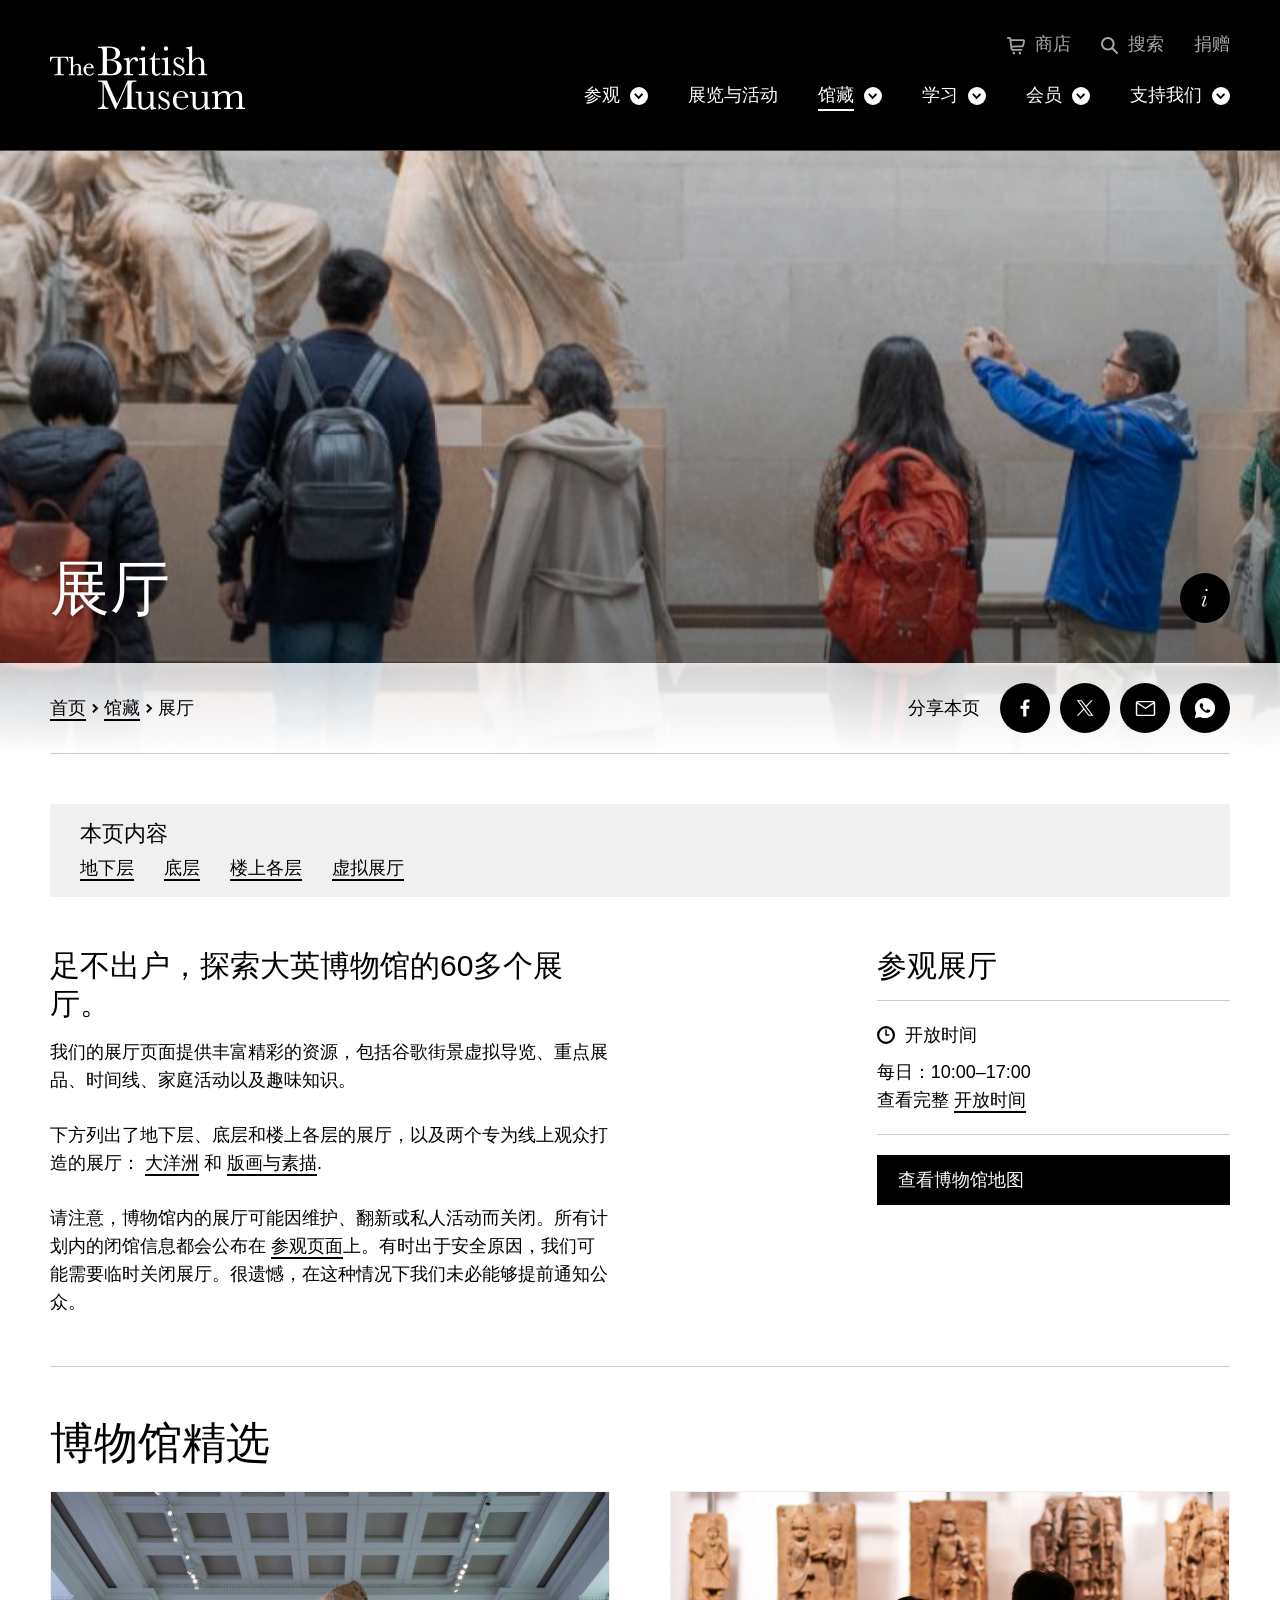
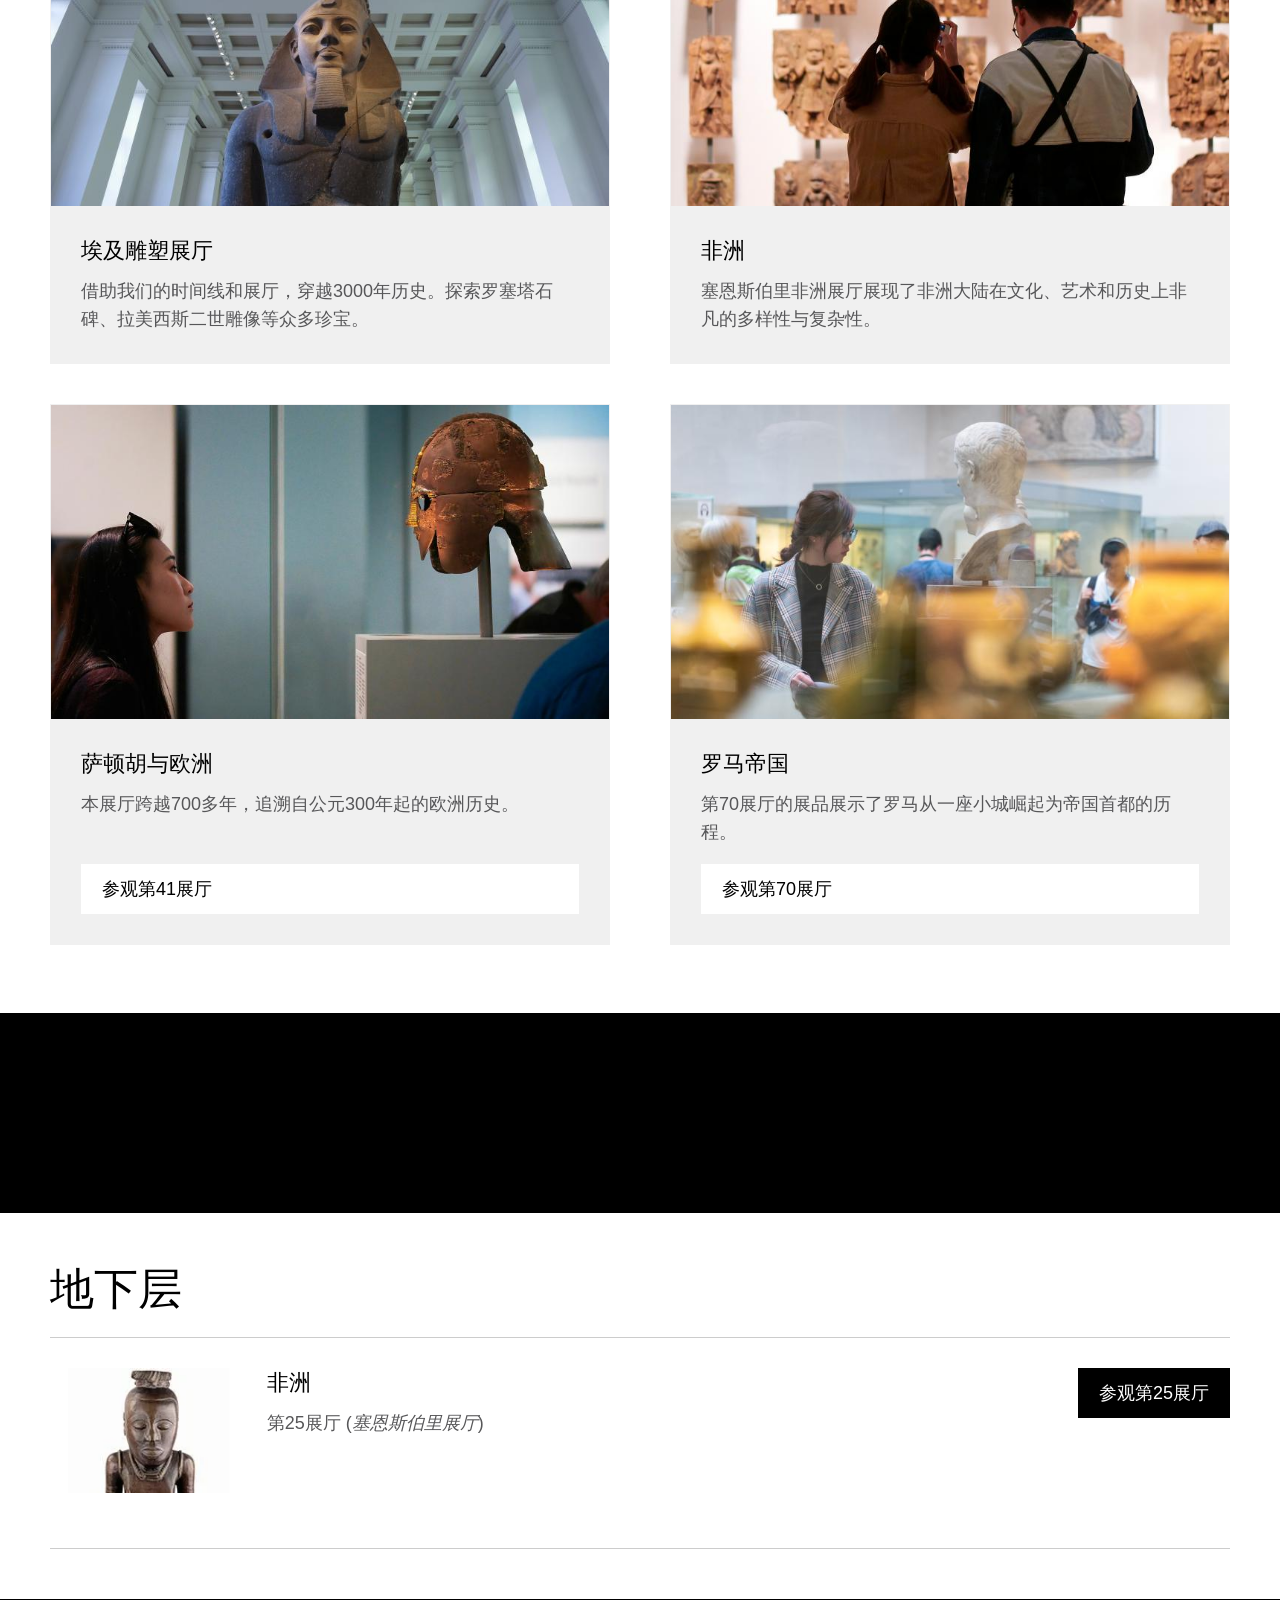
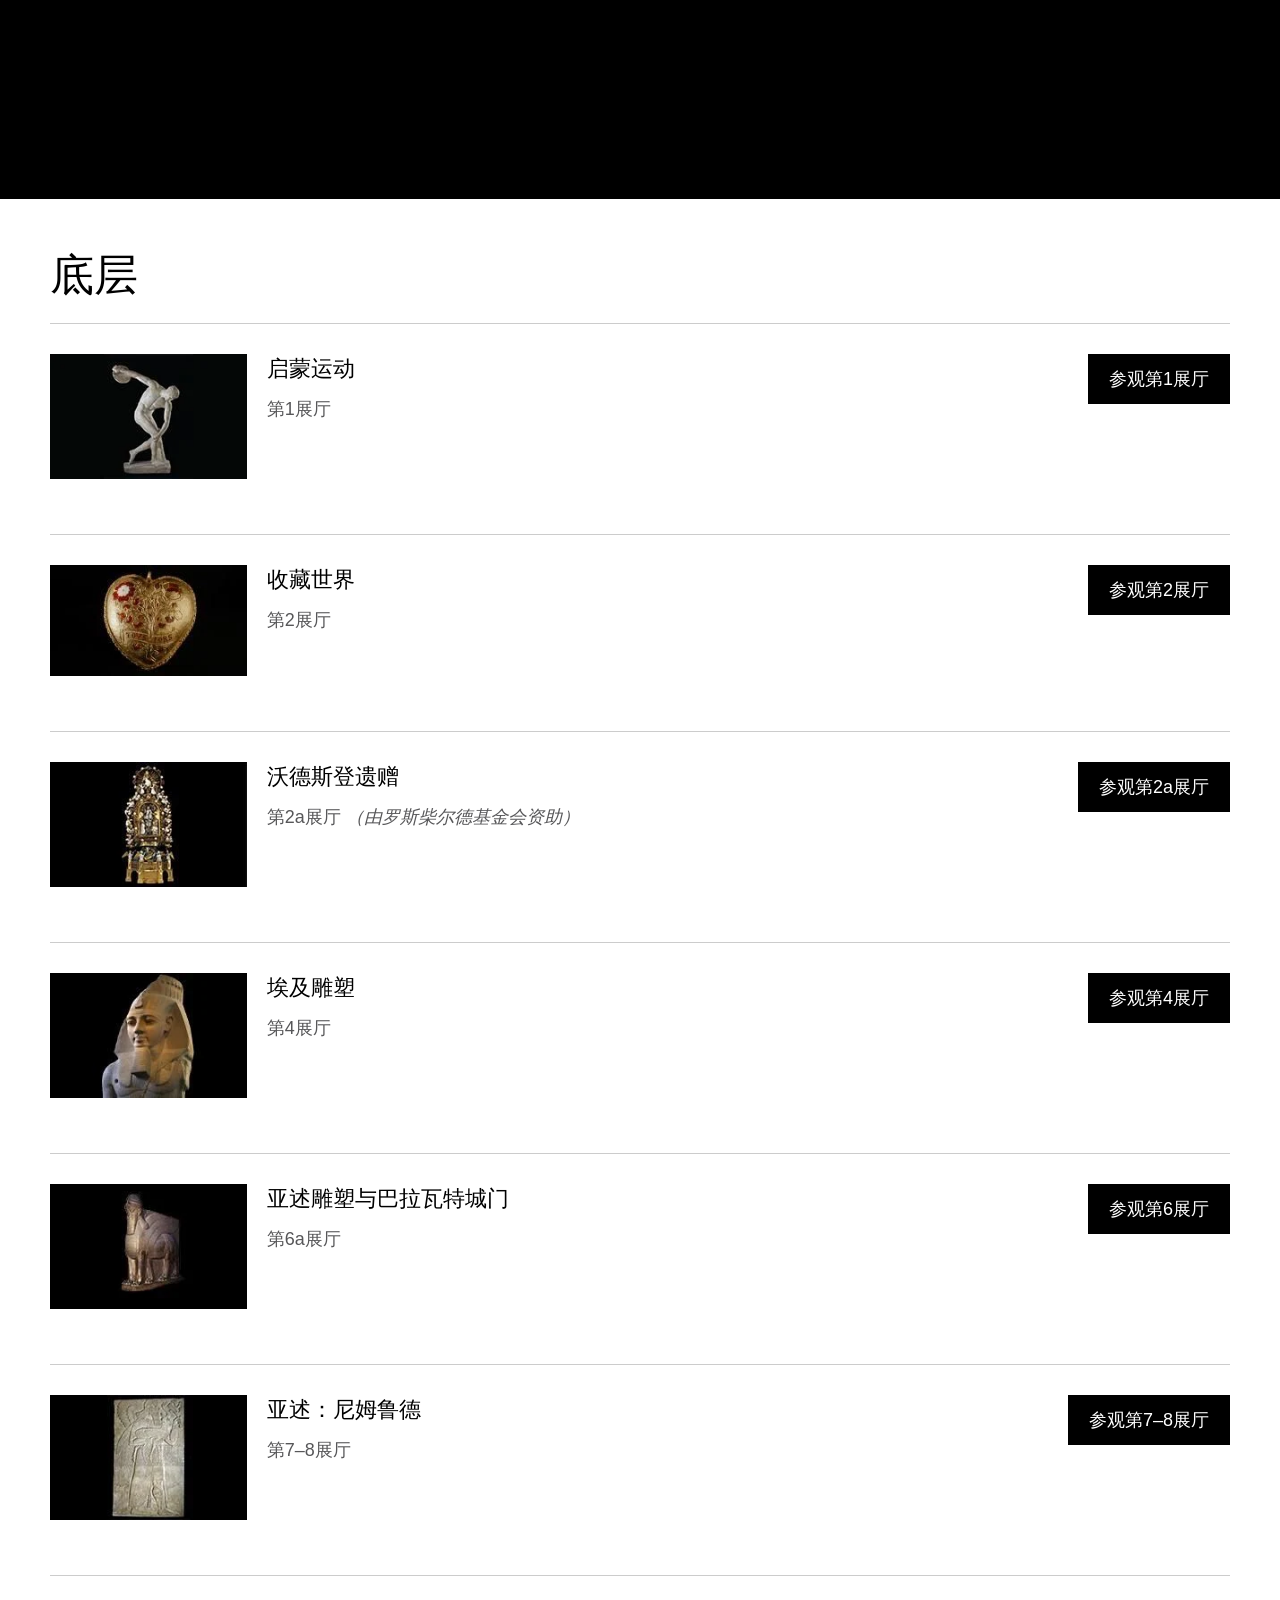
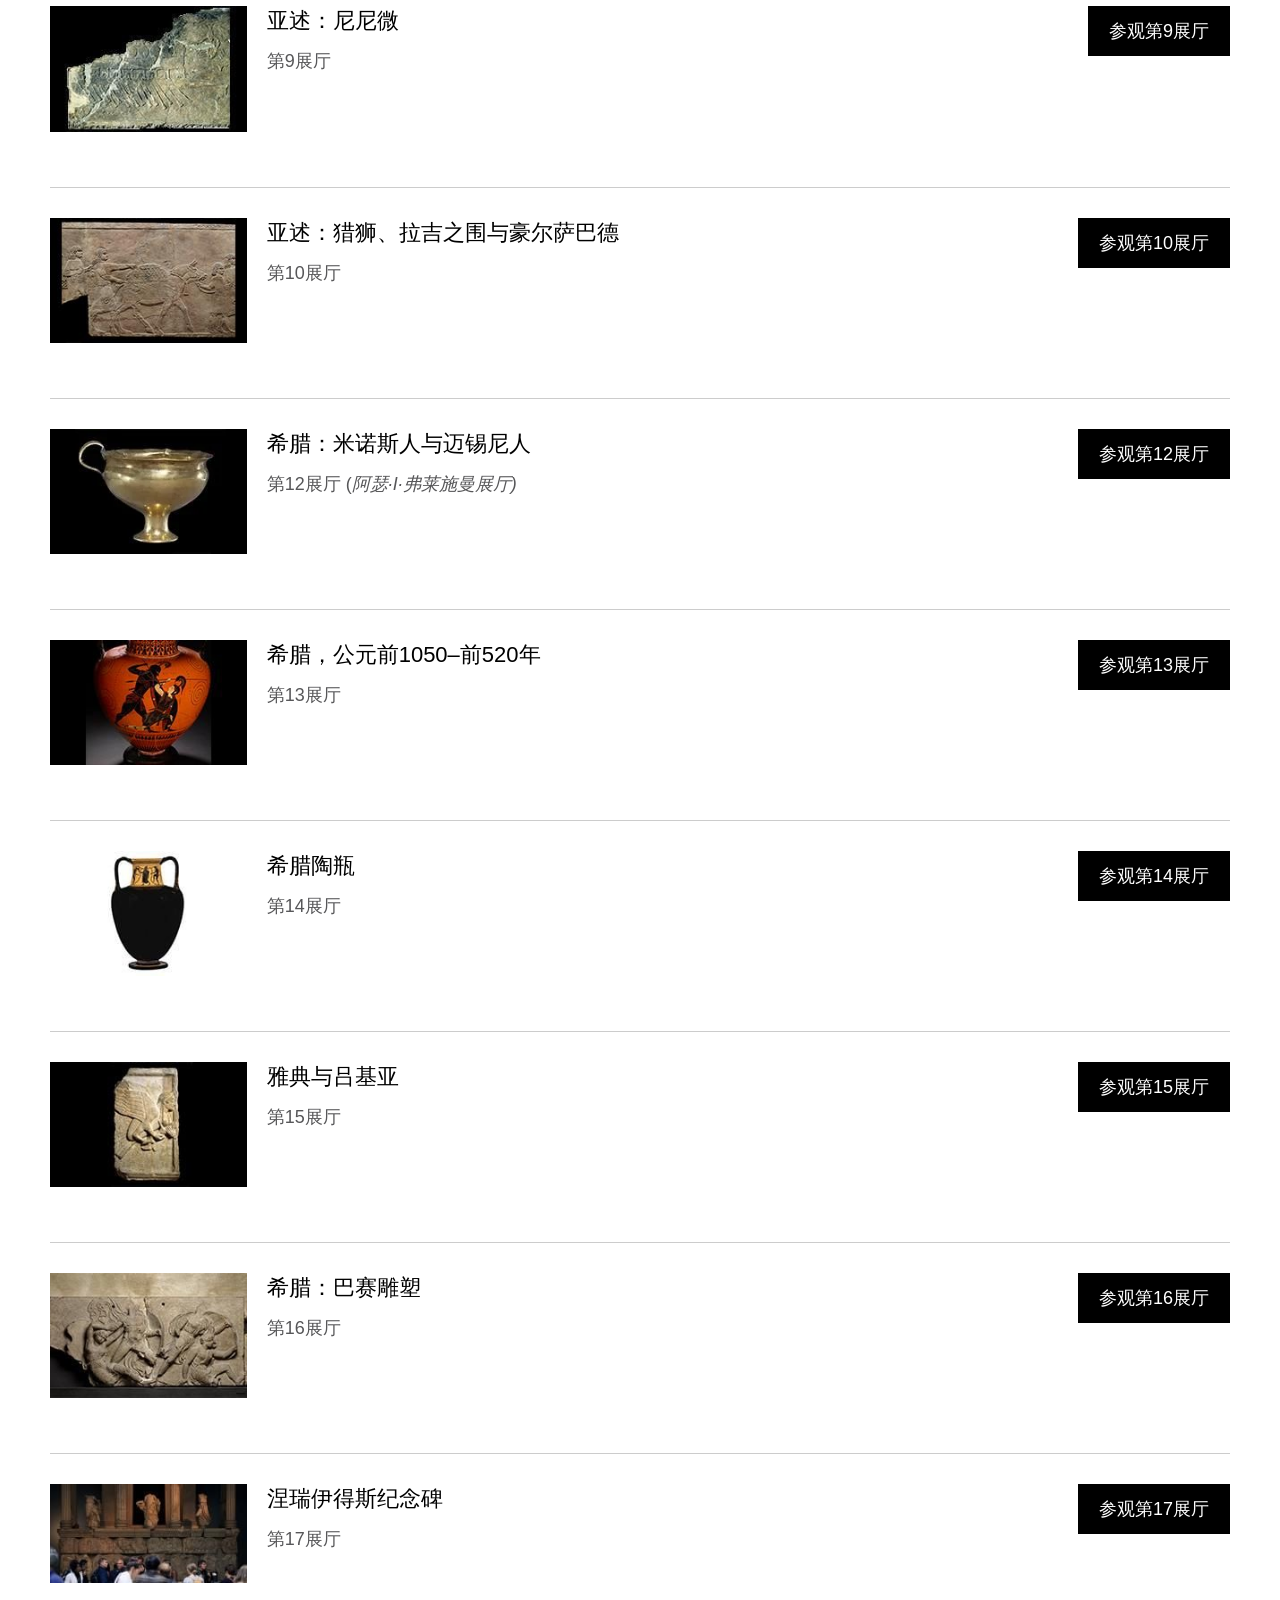
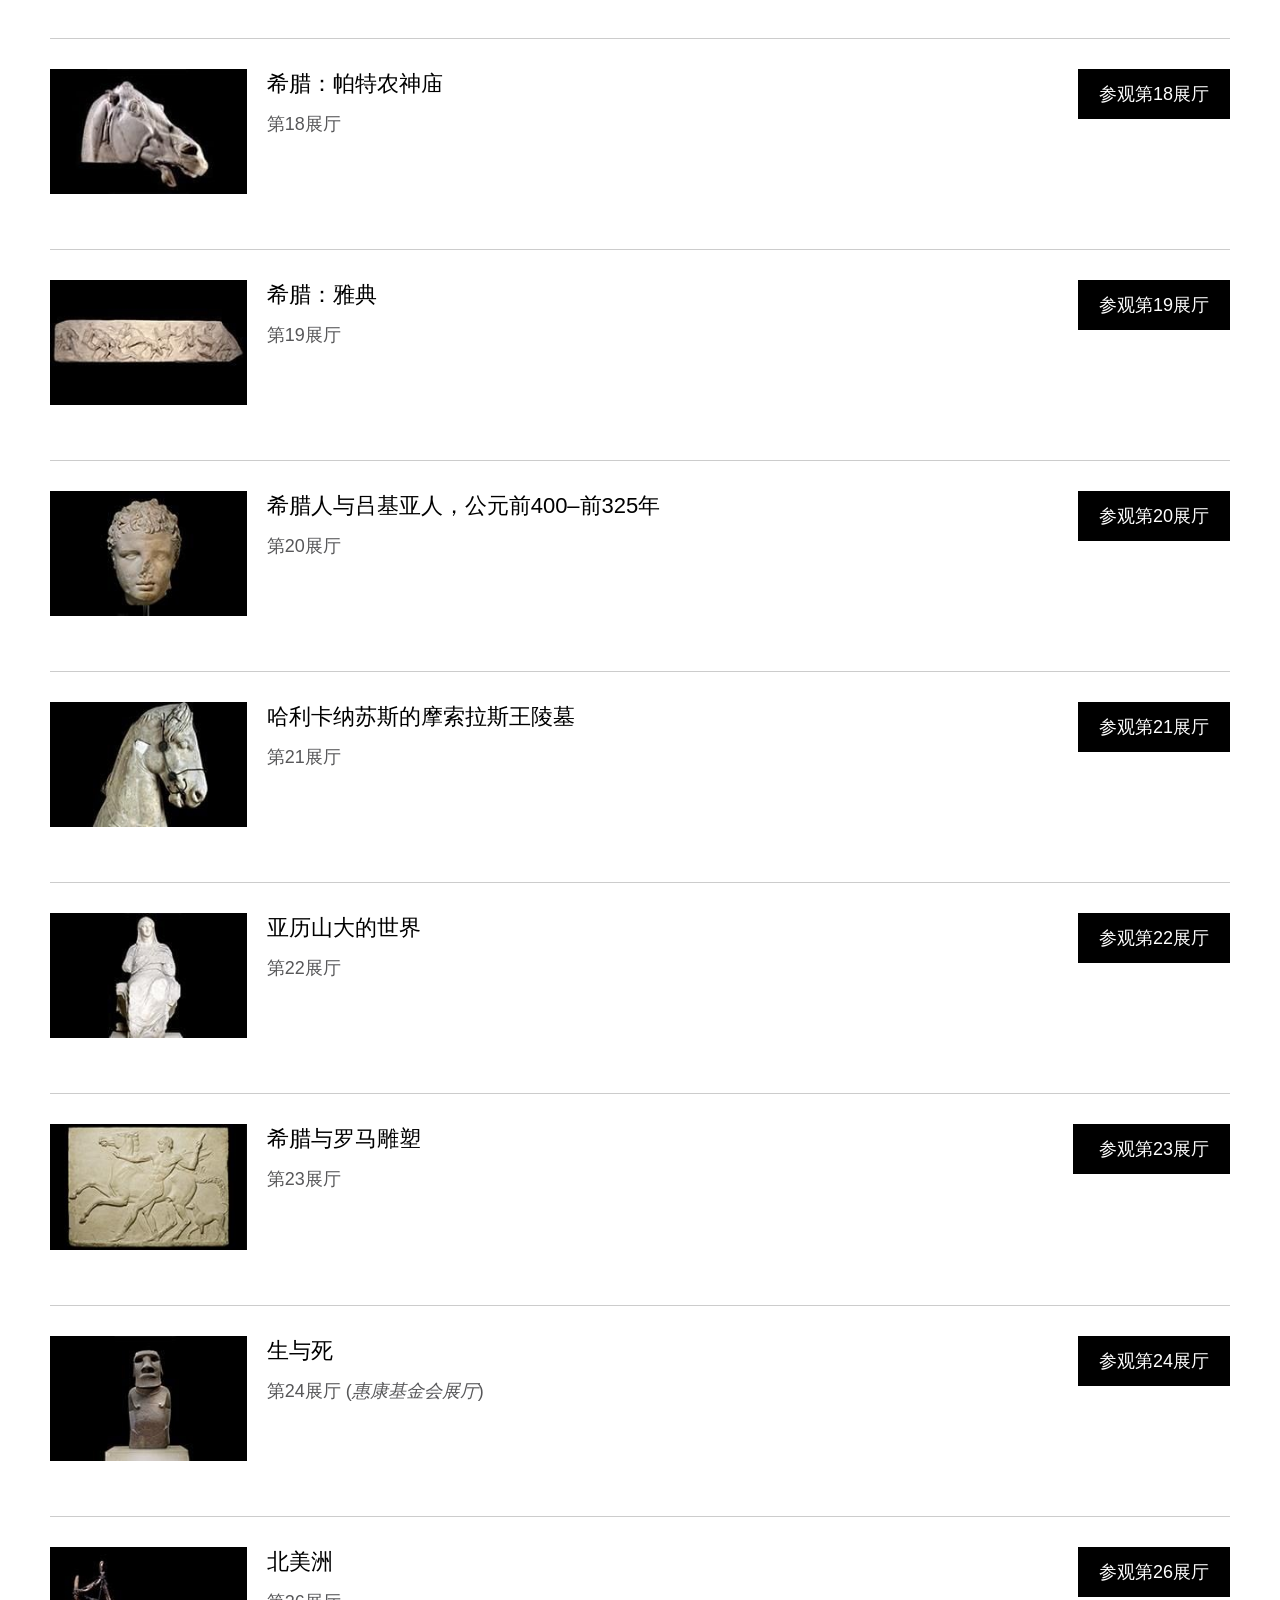
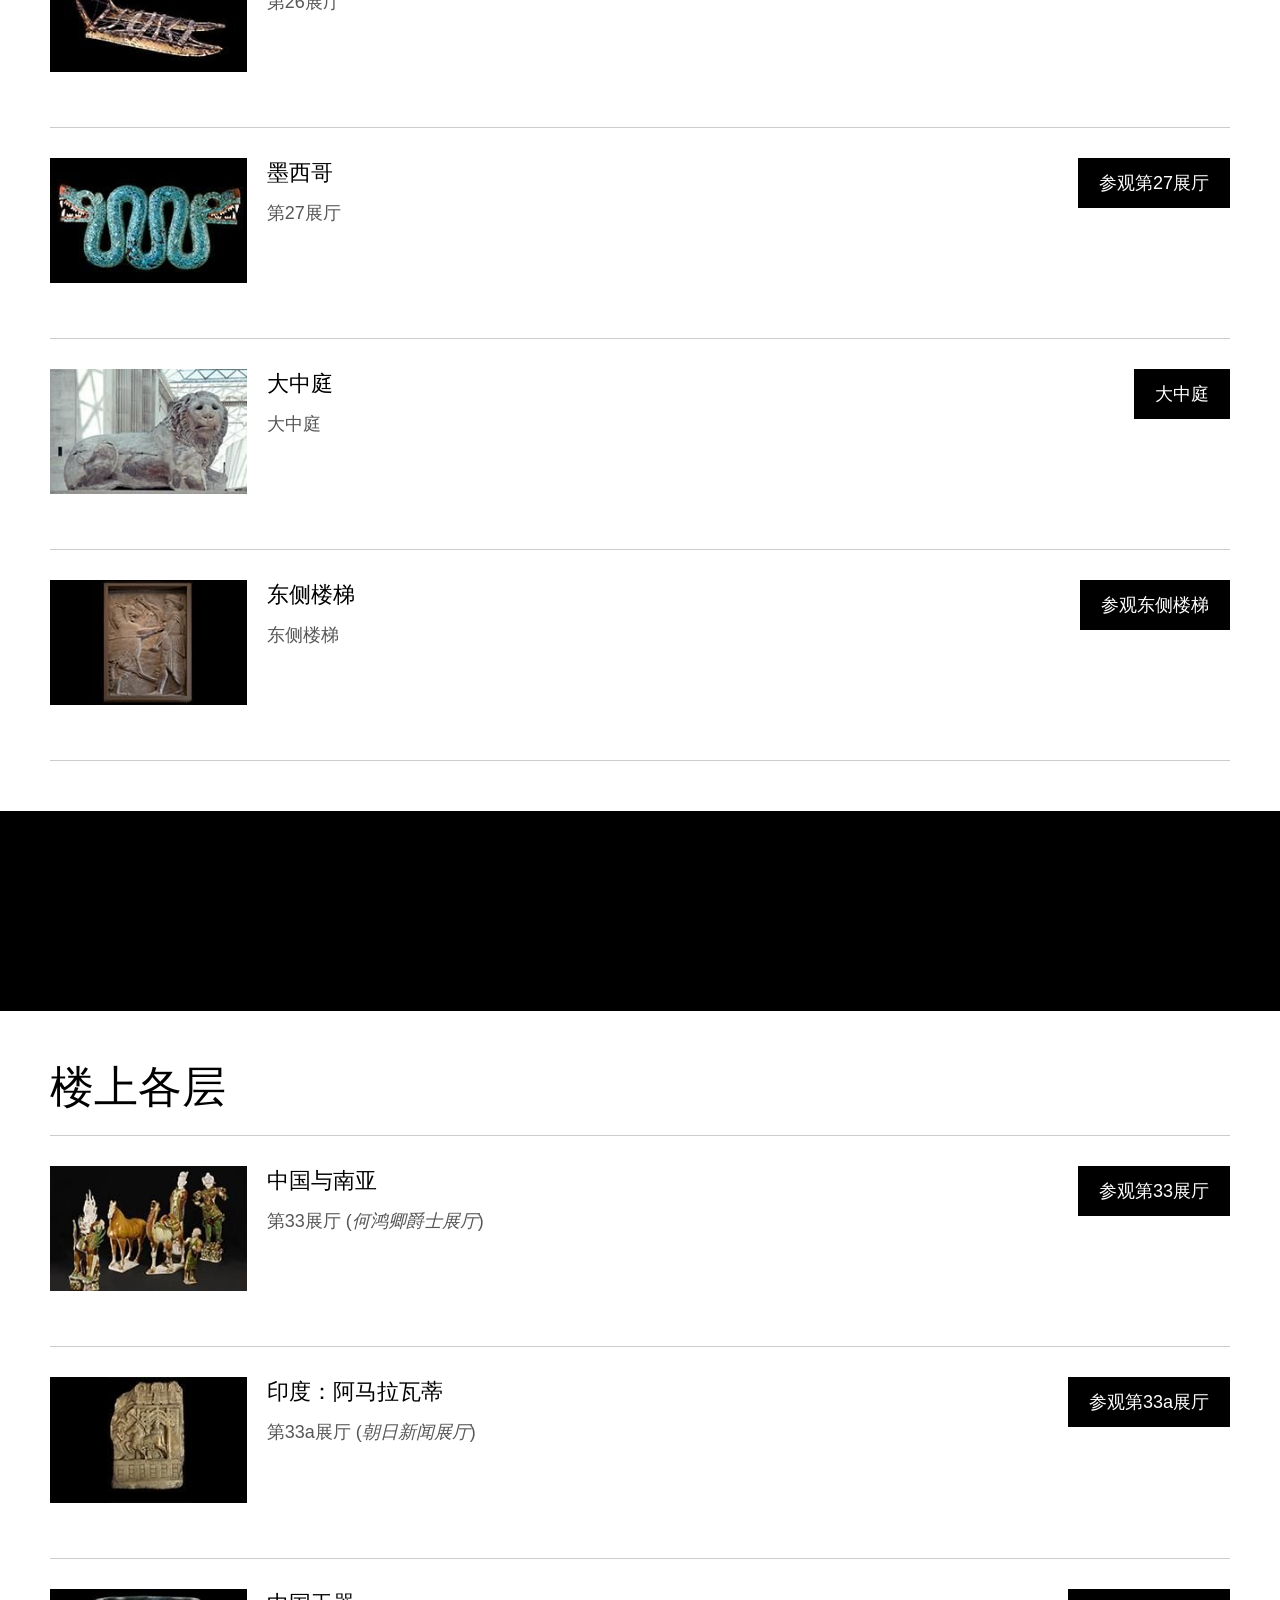
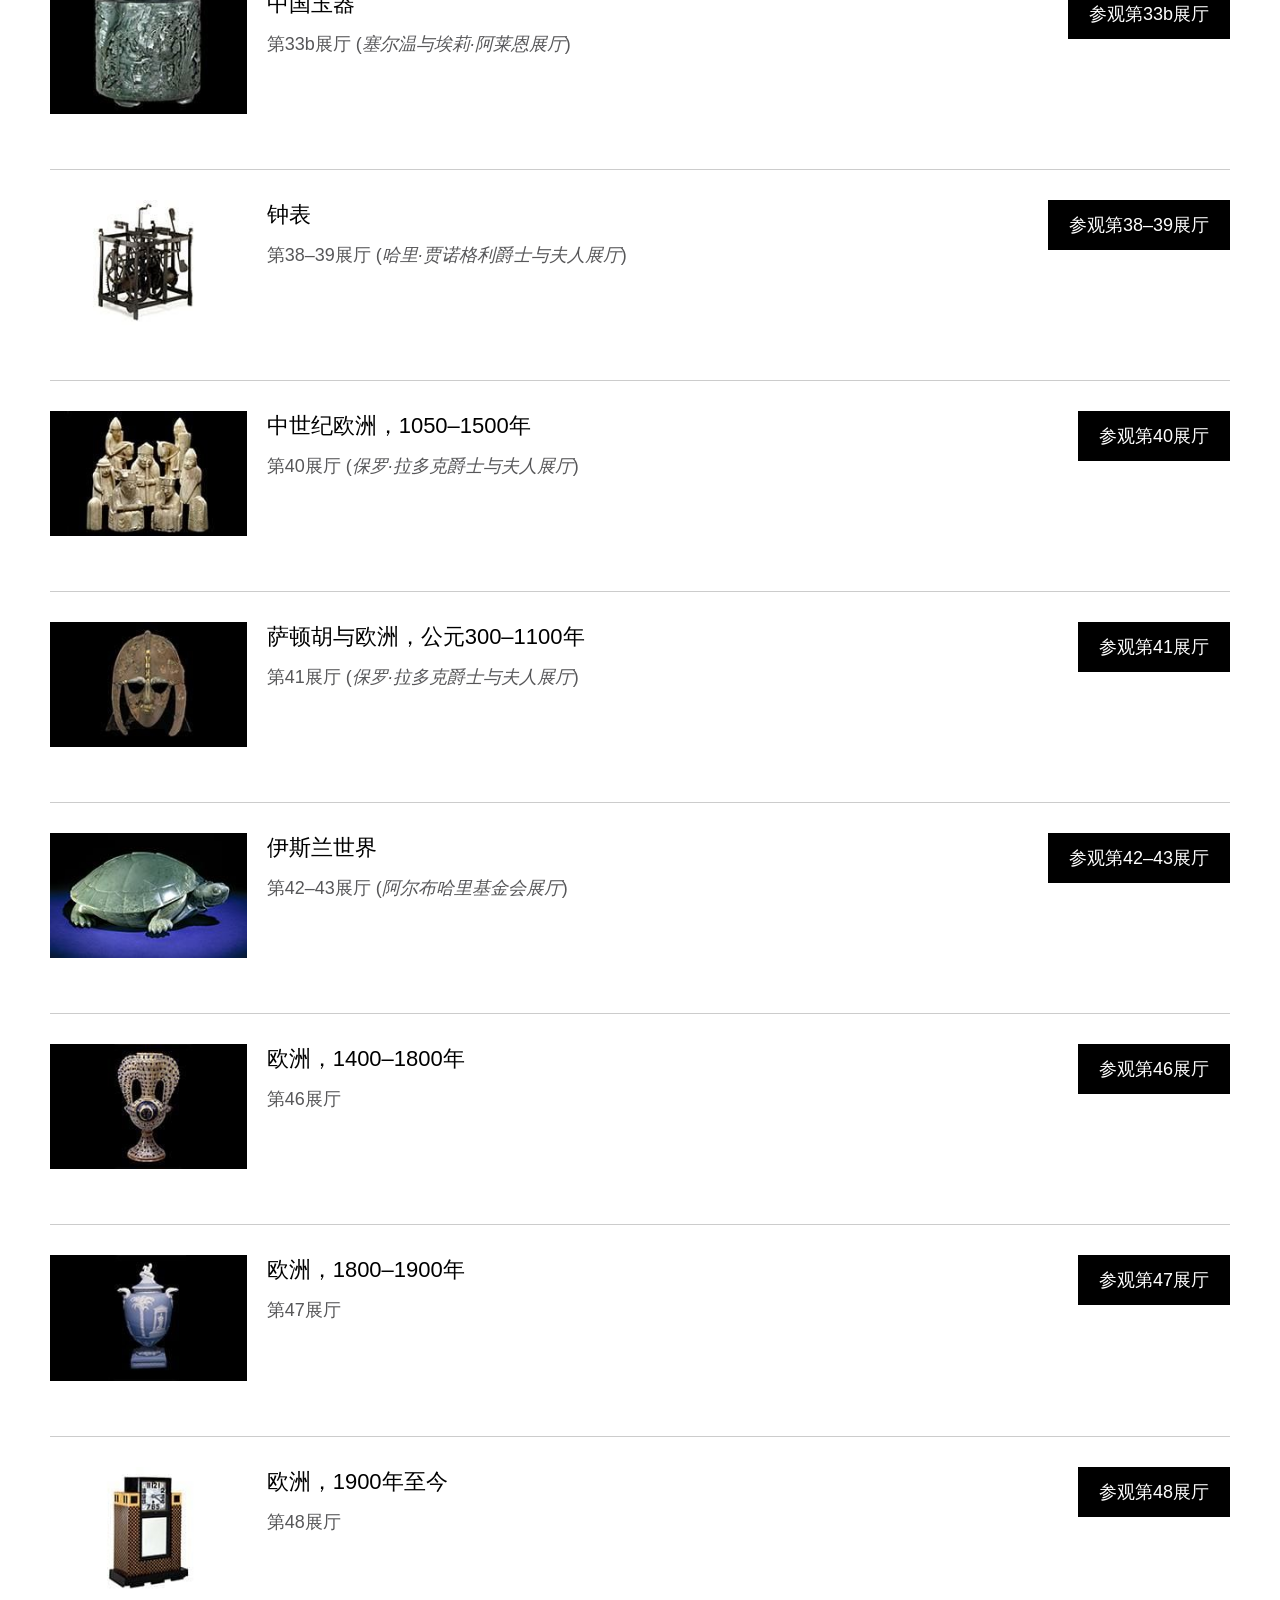
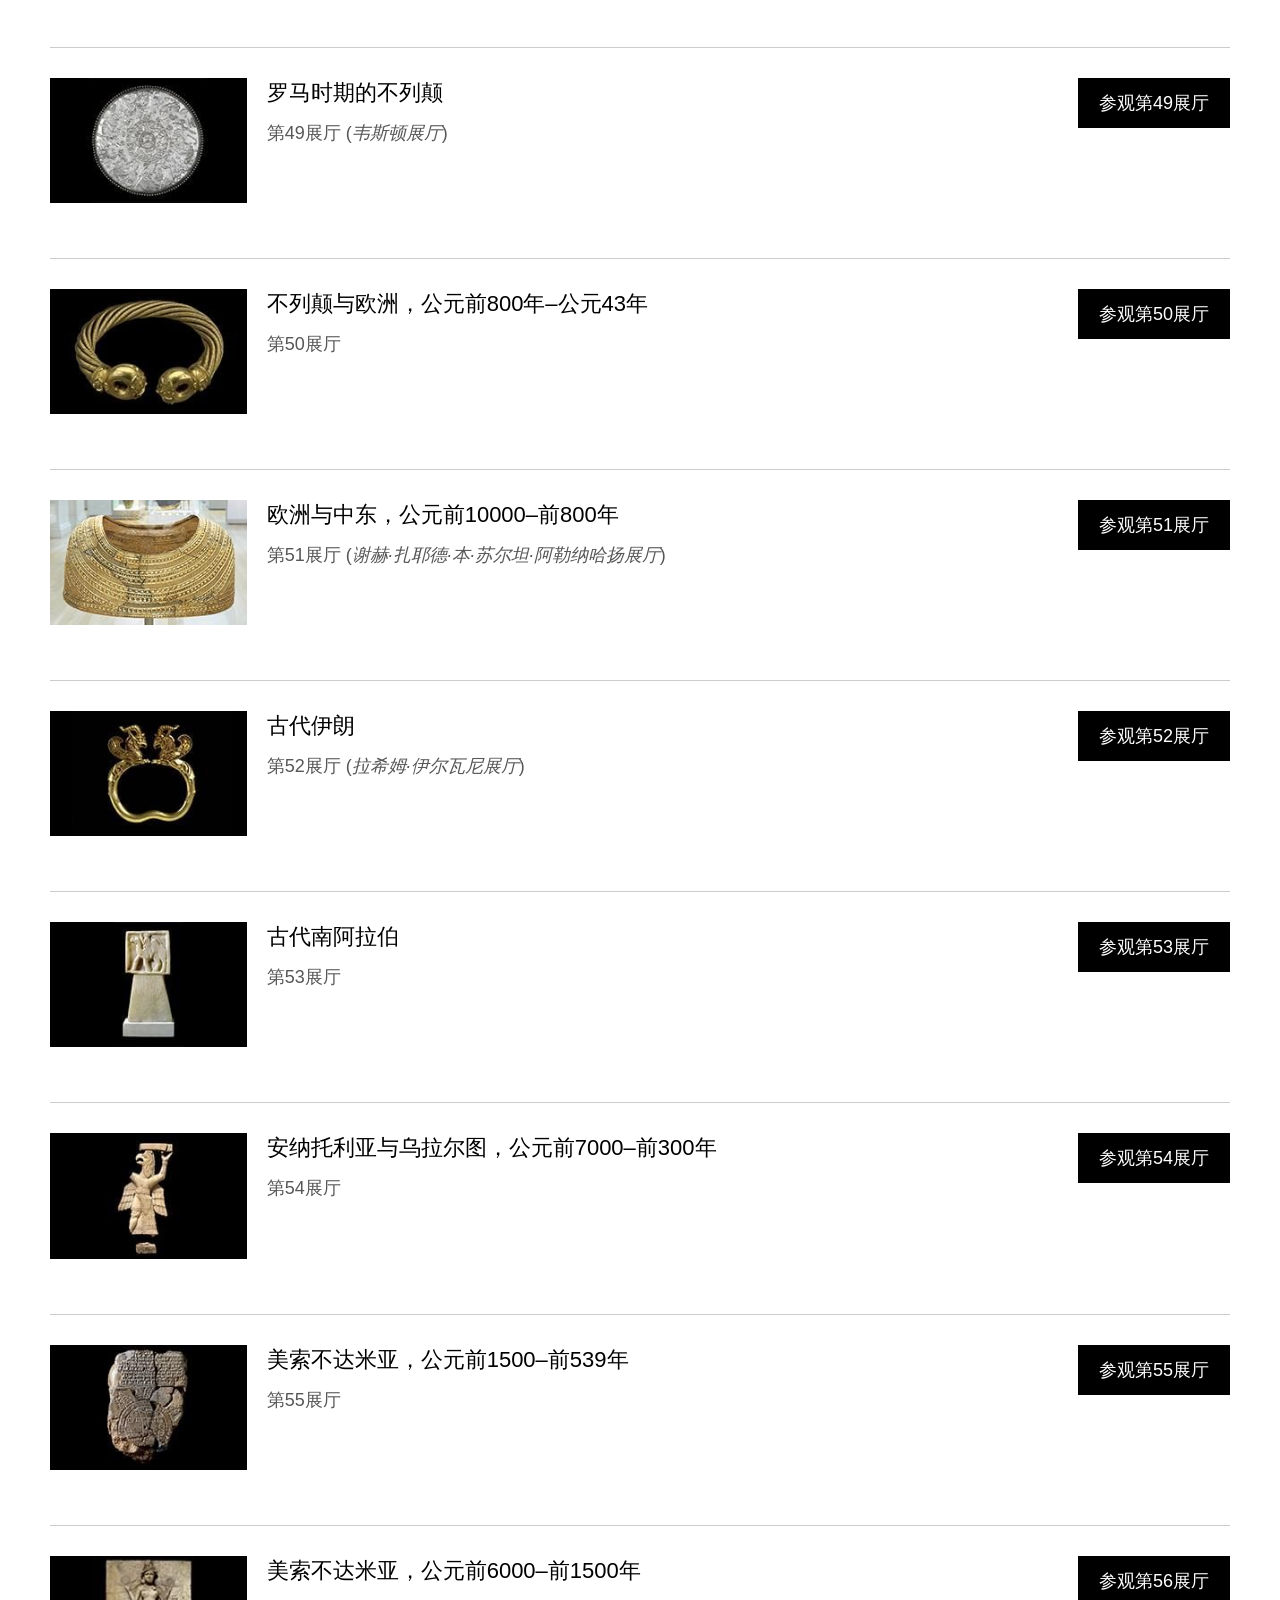
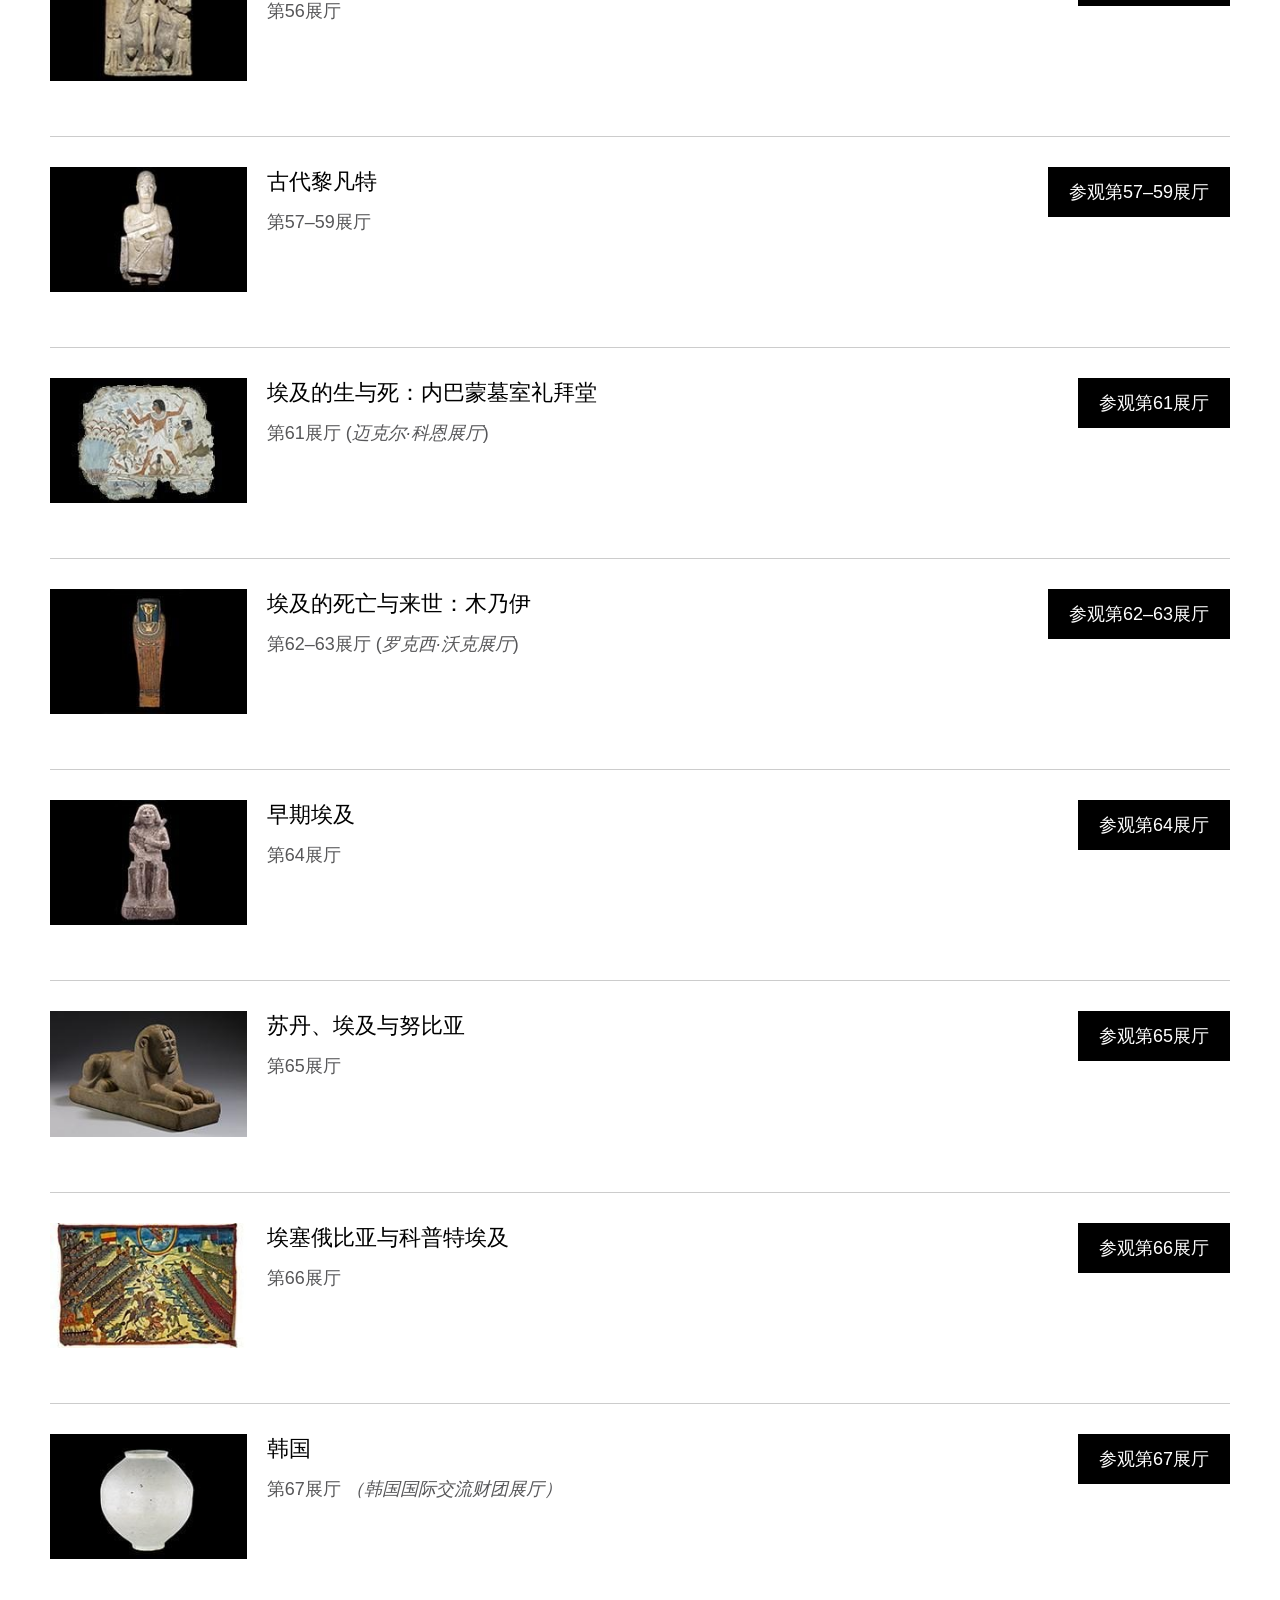
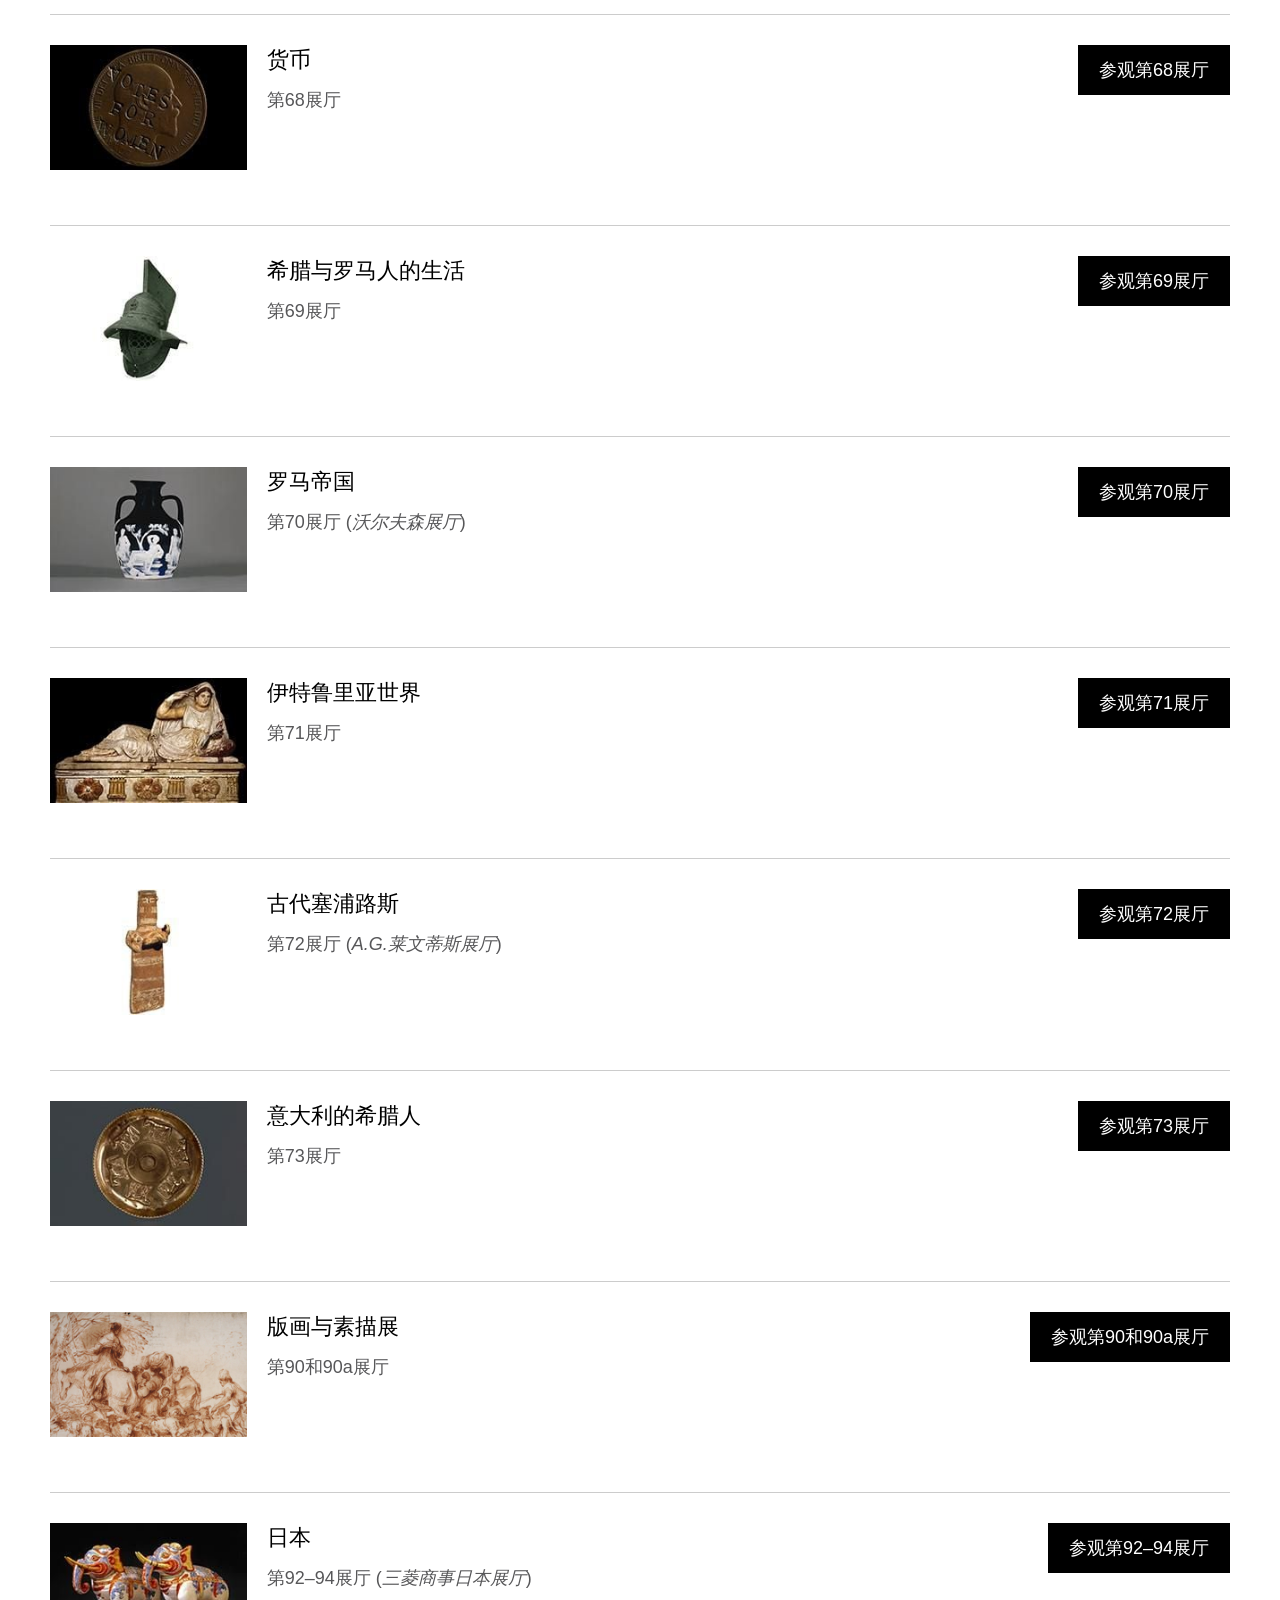
==== index.html @ c392586a "Add Chinese translation of British Museum galleries, Room 1 and Room 25 pages - index.html: translat" ====
<!DOCTYPE html>
<!-- saved from url=(0050)https://www.britishmuseum.org/collection/galleries -->
<html lang="zh-CN" dir="ltr" prefix="og: https://ogp.me/ns#" class=" js"><head><meta http-equiv="Content-Type" content="text/html; charset=UTF-8">

    
<style>.teaser--exhibition-6181 .teaser__wrapper:hover:before {background-color:#007380 !important} .teaser--exhibition-6181 .teaser__wrapper:hover .teaser__defacer {color:#007380} .teaser--exhibition-6181 .teaser__defacer {background-color:#007380} .teaser--exhibition-6181 .teaser__title strong {color:#007380} .teaser--exhibition-3418 .teaser__wrapper:hover:before {background-color:#0080C9 !important} .teaser--exhibition-3418 .teaser__wrapper:hover .teaser__defacer {color:#0080C9} .teaser--exhibition-3418 .teaser__defacer {background-color:#0080C9} .teaser--exhibition-3418 .teaser__title strong {color:#0080C9} .teaser--exhibition-2232 .teaser__wrapper:hover:before {background-color:#0085B9 !important} .teaser--exhibition-2232 .teaser__wrapper:hover .teaser__defacer {color:#0085B9} .teaser--exhibition-2232 .teaser__defacer {background-color:#0085B9} .teaser--exhibition-2232 .teaser__title strong {color:#0085B9} .teaser--exhibition-2013 .teaser__wrapper:hover:before {background-color:#008CA7 !important} .teaser--exhibition-2013 .teaser__wrapper:hover .teaser__defacer {color:#008CA7} .teaser--exhibition-2013 .teaser__defacer {background-color:#008CA7} .teaser--exhibition-2013 .teaser__title strong {color:#008CA7} .teaser--exhibition-3143 .teaser__wrapper:hover:before {background-color:#008F7C !important} .teaser--exhibition-3143 .teaser__wrapper:hover .teaser__defacer {color:#008F7C} .teaser--exhibition-3143 .teaser__defacer {background-color:#008F7C} .teaser--exhibition-3143 .teaser__title strong {color:#008F7C} .teaser--exhibition-1397 .teaser__wrapper:hover:before {background-color:#009699 !important} .teaser--exhibition-1397 .teaser__wrapper:hover .teaser__defacer {color:#009699} .teaser--exhibition-1397 .teaser__defacer {background-color:#009699} .teaser--exhibition-1397 .teaser__title strong {color:#009699} .teaser--exhibition-4801 .teaser__wrapper:hover:before {background-color:#009AB4 !important} .teaser--exhibition-4801 .teaser__wrapper:hover .teaser__defacer {color:#009AB4} .teaser--exhibition-4801 .teaser__defacer {background-color:#009AB4} .teaser--exhibition-4801 .teaser__title strong {color:#009AB4} .teaser--exhibition-4450 .teaser__wrapper:hover:before {background-color:#009BB3 !important} .teaser--exhibition-4450 .teaser__wrapper:hover .teaser__defacer {color:#009BB3} .teaser--exhibition-4450 .teaser__defacer {background-color:#009BB3} .teaser--exhibition-4450 .teaser__title strong {color:#009BB3} .teaser--exhibition-4400 .teaser__wrapper:hover:before {background-color:#009D3D !important} .teaser--exhibition-4400 .teaser__wrapper:hover .teaser__defacer {color:#009D3D} .teaser--exhibition-4400 .teaser__defacer {background-color:#009D3D} .teaser--exhibition-4400 .teaser__title strong {color:#009D3D} .teaser--exhibition-3070 .teaser__wrapper:hover:before {background-color:#00AFAD !important} .teaser--exhibition-3070 .teaser__wrapper:hover .teaser__defacer {color:#00AFAD} .teaser--exhibition-3070 .teaser__defacer {background-color:#00AFAD} .teaser--exhibition-3070 .teaser__title strong {color:#00AFAD} .teaser--exhibition-3607 .teaser__wrapper:hover:before {background-color:#00B2B2 !important} .teaser--exhibition-3607 .teaser__wrapper:hover .teaser__defacer {color:#00B2B2} .teaser--exhibition-3607 .teaser__defacer {background-color:#00B2B2} .teaser--exhibition-3607 .teaser__title strong {color:#00B2B2} .teaser--exhibition-4409 .teaser__wrapper:hover:before {background-color:#00B451 !important} .teaser--exhibition-4409 .teaser__wrapper:hover .teaser__defacer {color:#00B451} .teaser--exhibition-4409 .teaser__defacer {background-color:#00B451} .teaser--exhibition-4409 .teaser__title strong {color:#00B451} .teaser--exhibition-441 .teaser__wrapper:hover:before {background-color:#00BBB4 !important} .teaser--exhibition-441 .teaser__wrapper:hover .teaser__defacer {color:#00BBB4} .teaser--exhibition-441 .teaser__defacer {background-color:#00BBB4} .teaser--exhibition-441 .teaser__title strong {color:#00BBB4} .teaser--exhibition-2226 .teaser__wrapper:hover:before {background-color:#067E15 !important} .teaser--exhibition-2226 .teaser__wrapper:hover .teaser__defacer {color:#067E15} .teaser--exhibition-2226 .teaser__defacer {background-color:#067E15} .teaser--exhibition-2226 .teaser__title strong {color:#067E15} .teaser--exhibition-6261 .teaser__wrapper:hover:before {background-color:#209764 !important} .teaser--exhibition-6261 .teaser__wrapper:hover .teaser__defacer {color:#209764} .teaser--exhibition-6261 .teaser__defacer {background-color:#209764} .teaser--exhibition-6261 .teaser__title strong {color:#209764} .teaser--exhibition-4301 .teaser__wrapper:hover:before {background-color:#2198D8 !important} .teaser--exhibition-4301 .teaser__wrapper:hover .teaser__defacer {color:#2198D8} .teaser--exhibition-4301 .teaser__defacer {background-color:#2198D8} .teaser--exhibition-4301 .teaser__title strong {color:#2198D8} .teaser--exhibition-3231 .teaser__wrapper:hover:before {background-color:#31AA6C !important} .teaser--exhibition-3231 .teaser__wrapper:hover .teaser__defacer {color:#31AA6C} .teaser--exhibition-3231 .teaser__defacer {background-color:#31AA6C} .teaser--exhibition-3231 .teaser__title strong {color:#31AA6C} .teaser--exhibition-2106 .teaser__wrapper:hover:before {background-color:#338F73 !important} .teaser--exhibition-2106 .teaser__wrapper:hover .teaser__defacer {color:#338F73} .teaser--exhibition-2106 .teaser__defacer {background-color:#338F73} .teaser--exhibition-2106 .teaser__title strong {color:#338F73} .teaser--exhibition-6136 .teaser__wrapper:hover:before {background-color:#3776BE !important} .teaser--exhibition-6136 .teaser__wrapper:hover .teaser__defacer {color:#3776BE} .teaser--exhibition-6136 .teaser__defacer {background-color:#3776BE} .teaser--exhibition-6136 .teaser__title strong {color:#3776BE} .teaser--exhibition-5224 .teaser__wrapper:hover:before {background-color:#3A8340 !important} .teaser--exhibition-5224 .teaser__wrapper:hover .teaser__defacer {color:#3A8340} .teaser--exhibition-5224 .teaser__defacer {background-color:#3A8340} .teaser--exhibition-5224 .teaser__title strong {color:#3A8340} .teaser--exhibition-2225 .teaser__wrapper:hover:before {background-color:#3EC2EA !important} .teaser--exhibition-2225 .teaser__wrapper:hover .teaser__defacer {color:#3EC2EA} .teaser--exhibition-2225 .teaser__defacer {background-color:#3EC2EA} .teaser--exhibition-2225 .teaser__title strong {color:#3EC2EA} .teaser--exhibition-4804 .teaser__wrapper:hover:before {background-color:#4E77C1 !important} .teaser--exhibition-4804 .teaser__wrapper:hover .teaser__defacer {color:#4E77C1} .teaser--exhibition-4804 .teaser__defacer {background-color:#4E77C1} .teaser--exhibition-4804 .teaser__title strong {color:#4E77C1} .teaser--exhibition-4200 .teaser__wrapper:hover:before {background-color:#547D7D !important} .teaser--exhibition-4200 .teaser__wrapper:hover .teaser__defacer {color:#547D7D} .teaser--exhibition-4200 .teaser__defacer {background-color:#547D7D} .teaser--exhibition-4200 .teaser__title strong {color:#547D7D} .teaser--exhibition-1393 .teaser__wrapper:hover:before {background-color:#55DA85 !important} .teaser--exhibition-1393 .teaser__wrapper:hover .teaser__defacer {color:#55DA85} .teaser--exhibition-1393 .teaser__defacer {background-color:#55DA85} .teaser--exhibition-1393 .teaser__title strong {color:#55DA85} .teaser--exhibition-4237 .teaser__wrapper:hover:before {background-color:#5E8AB4 !important} .teaser--exhibition-4237 .teaser__wrapper:hover .teaser__defacer {color:#5E8AB4} .teaser--exhibition-4237 .teaser__defacer {background-color:#5E8AB4} .teaser--exhibition-4237 .teaser__title strong {color:#5E8AB4} .teaser--exhibition-4595 .teaser__wrapper:hover:before {background-color:#607B94 !important} .teaser--exhibition-4595 .teaser__wrapper:hover .teaser__defacer {color:#607B94} .teaser--exhibition-4595 .teaser__defacer {background-color:#607B94} .teaser--exhibition-4595 .teaser__title strong {color:#607B94} .teaser--exhibition-3428 .teaser__wrapper:hover:before {background-color:#648F82 !important} .teaser--exhibition-3428 .teaser__wrapper:hover .teaser__defacer {color:#648F82} .teaser--exhibition-3428 .teaser__defacer {background-color:#648F82} .teaser--exhibition-3428 .teaser__title strong {color:#648F82} .teaser--exhibition-6219 .teaser__wrapper:hover:before {background-color:#659A92 !important} .teaser--exhibition-6219 .teaser__wrapper:hover .teaser__defacer {color:#659A92} .teaser--exhibition-6219 .teaser__defacer {background-color:#659A92} .teaser--exhibition-6219 .teaser__title strong {color:#659A92} .teaser--exhibition-6256 .teaser__wrapper:hover:before {background-color:#67AD25 !important} .teaser--exhibition-6256 .teaser__wrapper:hover .teaser__defacer {color:#67AD25} .teaser--exhibition-6256 .teaser__defacer {background-color:#67AD25} .teaser--exhibition-6256 .teaser__title strong {color:#67AD25} .teaser--exhibition-3164 .teaser__wrapper:hover:before {background-color:#68972F !important} .teaser--exhibition-3164 .teaser__wrapper:hover .teaser__defacer {color:#68972F} .teaser--exhibition-3164 .teaser__defacer {background-color:#68972F} .teaser--exhibition-3164 .teaser__title strong {color:#68972F} .teaser--exhibition-4533 .teaser__wrapper:hover:before {background-color:#6CC174 !important} .teaser--exhibition-4533 .teaser__wrapper:hover .teaser__defacer {color:#6CC174} .teaser--exhibition-4533 .teaser__defacer {background-color:#6CC174} .teaser--exhibition-4533 .teaser__title strong {color:#6CC174} .teaser--exhibition-5428 .teaser__wrapper:hover:before {background-color:#6EA5E6 !important} .teaser--exhibition-5428 .teaser__wrapper:hover .teaser__defacer {color:#6EA5E6} .teaser--exhibition-5428 .teaser__defacer {background-color:#6EA5E6} .teaser--exhibition-5428 .teaser__title strong {color:#6EA5E6} .teaser--exhibition-5945 .teaser__wrapper:hover:before {background-color:#6EDCC8 !important} .teaser--exhibition-5945 .teaser__wrapper:hover .teaser__defacer {color:#6EDCC8} .teaser--exhibition-5945 .teaser__defacer {background-color:#6EDCC8} .teaser--exhibition-5945 .teaser__title strong {color:#6EDCC8} .teaser--exhibition-2231 .teaser__wrapper:hover:before {background-color:#724F7A !important} .teaser--exhibition-2231 .teaser__wrapper:hover .teaser__defacer {color:#724F7A} .teaser--exhibition-2231 .teaser__defacer {background-color:#724F7A} .teaser--exhibition-2231 .teaser__title strong {color:#724F7A} .teaser--exhibition-5648 .teaser__wrapper:hover:before {background-color:#72CF47 !important} .teaser--exhibition-5648 .teaser__wrapper:hover .teaser__defacer {color:#72CF47} .teaser--exhibition-5648 .teaser__defacer {background-color:#72CF47} .teaser--exhibition-5648 .teaser__title strong {color:#72CF47} .teaser--exhibition-6242 .teaser__wrapper:hover:before {background-color:#739457 !important} .teaser--exhibition-6242 .teaser__wrapper:hover .teaser__defacer {color:#739457} .teaser--exhibition-6242 .teaser__defacer {background-color:#739457} .teaser--exhibition-6242 .teaser__title strong {color:#739457} .teaser--exhibition-1383 .teaser__wrapper:hover:before {background-color:#7482BE !important} .teaser--exhibition-1383 .teaser__wrapper:hover .teaser__defacer {color:#7482BE} .teaser--exhibition-1383 .teaser__defacer {background-color:#7482BE} .teaser--exhibition-1383 .teaser__title strong {color:#7482BE} .teaser--exhibition-3557 .teaser__wrapper:hover:before {background-color:#75B843 !important} .teaser--exhibition-3557 .teaser__wrapper:hover .teaser__defacer {color:#75B843} .teaser--exhibition-3557 .teaser__defacer {background-color:#75B843} .teaser--exhibition-3557 .teaser__title strong {color:#75B843} .teaser--exhibition-4939 .teaser__wrapper:hover:before {background-color:#75BEE9 !important} .teaser--exhibition-4939 .teaser__wrapper:hover .teaser__defacer {color:#75BEE9} .teaser--exhibition-4939 .teaser__defacer {background-color:#75BEE9} .teaser--exhibition-4939 .teaser__title strong {color:#75BEE9} .teaser--exhibition-3439 .teaser__wrapper:hover:before {background-color:#796CA7 !important} .teaser--exhibition-3439 .teaser__wrapper:hover .teaser__defacer {color:#796CA7} .teaser--exhibition-3439 .teaser__defacer {background-color:#796CA7} .teaser--exhibition-3439 .teaser__title strong {color:#796CA7} .teaser--exhibition-5667 .teaser__wrapper:hover:before {background-color:#7B7C4F !important} .teaser--exhibition-5667 .teaser__wrapper:hover .teaser__defacer {color:#7B7C4F} .teaser--exhibition-5667 .teaser__defacer {background-color:#7B7C4F} .teaser--exhibition-5667 .teaser__title strong {color:#7B7C4F} .teaser--exhibition-6669 .teaser__wrapper:hover:before {background-color:#7BA58F !important} .teaser--exhibition-6669 .teaser__wrapper:hover .teaser__defacer {color:#7BA58F} .teaser--exhibition-6669 .teaser__defacer {background-color:#7BA58F} .teaser--exhibition-6669 .teaser__title strong {color:#7BA58F} .teaser--exhibition-3087 .teaser__wrapper:hover:before {background-color:#81DFF8 !important} .teaser--exhibition-3087 .teaser__wrapper:hover .teaser__defacer {color:#81DFF8} .teaser--exhibition-3087 .teaser__defacer {background-color:#81DFF8} .teaser--exhibition-3087 .teaser__title strong {color:#81DFF8} .teaser--exhibition-4547 .teaser__wrapper:hover:before {background-color:#82AAF1 !important} .teaser--exhibition-4547 .teaser__wrapper:hover .teaser__defacer {color:#82AAF1} .teaser--exhibition-4547 .teaser__defacer {background-color:#82AAF1} .teaser--exhibition-4547 .teaser__title strong {color:#82AAF1} .teaser--exhibition-1399 .teaser__wrapper:hover:before {background-color:#82B7AD !important} .teaser--exhibition-1399 .teaser__wrapper:hover .teaser__defacer {color:#82B7AD} .teaser--exhibition-1399 .teaser__defacer {background-color:#82B7AD} .teaser--exhibition-1399 .teaser__title strong {color:#82B7AD} .teaser--exhibition-6098 .teaser__wrapper:hover:before {background-color:#82B7F7 !important} .teaser--exhibition-6098 .teaser__wrapper:hover .teaser__defacer {color:#82B7F7} .teaser--exhibition-6098 .teaser__defacer {background-color:#82B7F7} .teaser--exhibition-6098 .teaser__title strong {color:#82B7F7} .teaser--exhibition-2803 .teaser__wrapper:hover:before {background-color:#8441DC !important} .teaser--exhibition-2803 .teaser__wrapper:hover .teaser__defacer {color:#8441DC} .teaser--exhibition-2803 .teaser__defacer {background-color:#8441DC} .teaser--exhibition-2803 .teaser__title strong {color:#8441DC} .teaser--exhibition-2222 .teaser__wrapper:hover:before {background-color:#8630AB !important} .teaser--exhibition-2222 .teaser__wrapper:hover .teaser__defacer {color:#8630AB} .teaser--exhibition-2222 .teaser__defacer {background-color:#8630AB} .teaser--exhibition-2222 .teaser__title strong {color:#8630AB} .teaser--exhibition-5931 .teaser__wrapper:hover:before {background-color:#89B4B2 !important} .teaser--exhibition-5931 .teaser__wrapper:hover .teaser__defacer {color:#89B4B2} .teaser--exhibition-5931 .teaser__defacer {background-color:#89B4B2} .teaser--exhibition-5931 .teaser__title strong {color:#89B4B2} .teaser--exhibition-5455 .teaser__wrapper:hover:before {background-color:#8AF6FF !important} .teaser--exhibition-5455 .teaser__wrapper:hover .teaser__defacer {color:#8AF6FF} .teaser--exhibition-5455 .teaser__defacer {background-color:#8AF6FF} .teaser--exhibition-5455 .teaser__title strong {color:#8AF6FF} .teaser--exhibition-2100 .teaser__wrapper:hover:before {background-color:#90B0A1 !important} .teaser--exhibition-2100 .teaser__wrapper:hover .teaser__defacer {color:#90B0A1} .teaser--exhibition-2100 .teaser__defacer {background-color:#90B0A1} .teaser--exhibition-2100 .teaser__title strong {color:#90B0A1} .teaser--exhibition-3438 .teaser__wrapper:hover:before {background-color:#92C56E !important} .teaser--exhibition-3438 .teaser__wrapper:hover .teaser__defacer {color:#92C56E} .teaser--exhibition-3438 .teaser__defacer {background-color:#92C56E} .teaser--exhibition-3438 .teaser__title strong {color:#92C56E} .teaser--exhibition-4609 .teaser__wrapper:hover:before {background-color:#92C56E !important} .teaser--exhibition-4609 .teaser__wrapper:hover .teaser__defacer {color:#92C56E} .teaser--exhibition-4609 .teaser__defacer {background-color:#92C56E} .teaser--exhibition-4609 .teaser__title strong {color:#92C56E} .teaser--exhibition-6246 .teaser__wrapper:hover:before {background-color:#92D3A1 !important} .teaser--exhibition-6246 .teaser__wrapper:hover .teaser__defacer {color:#92D3A1} .teaser--exhibition-6246 .teaser__defacer {background-color:#92D3A1} .teaser--exhibition-6246 .teaser__title strong {color:#92D3A1} .teaser--exhibition-2223 .teaser__wrapper:hover:before {background-color:#9370DB !important} .teaser--exhibition-2223 .teaser__wrapper:hover .teaser__defacer {color:#9370DB} .teaser--exhibition-2223 .teaser__defacer {background-color:#9370DB} .teaser--exhibition-2223 .teaser__title strong {color:#9370DB} .teaser--exhibition-4534 .teaser__wrapper:hover:before {background-color:#93D1BA !important} .teaser--exhibition-4534 .teaser__wrapper:hover .teaser__defacer {color:#93D1BA} .teaser--exhibition-4534 .teaser__defacer {background-color:#93D1BA} .teaser--exhibition-4534 .teaser__title strong {color:#93D1BA} .teaser--exhibition-5650 .teaser__wrapper:hover:before {background-color:#9AAAD6 !important} .teaser--exhibition-5650 .teaser__wrapper:hover .teaser__defacer {color:#9AAAD6} .teaser--exhibition-5650 .teaser__defacer {background-color:#9AAAD6} .teaser--exhibition-5650 .teaser__title strong {color:#9AAAD6} .teaser--exhibition-705 .teaser__wrapper:hover:before {background-color:#9AB9AD !important} .teaser--exhibition-705 .teaser__wrapper:hover .teaser__defacer {color:#9AB9AD} .teaser--exhibition-705 .teaser__defacer {background-color:#9AB9AD} .teaser--exhibition-705 .teaser__title strong {color:#9AB9AD} .teaser--exhibition-2228 .teaser__wrapper:hover:before {background-color:#A29062 !important} .teaser--exhibition-2228 .teaser__wrapper:hover .teaser__defacer {color:#A29062} .teaser--exhibition-2228 .teaser__defacer {background-color:#A29062} .teaser--exhibition-2228 .teaser__title strong {color:#A29062} .teaser--exhibition-2719 .teaser__wrapper:hover:before {background-color:#A594C7 !important} .teaser--exhibition-2719 .teaser__wrapper:hover .teaser__defacer {color:#A594C7} .teaser--exhibition-2719 .teaser__defacer {background-color:#A594C7} .teaser--exhibition-2719 .teaser__title strong {color:#A594C7} .teaser--exhibition-5744 .teaser__wrapper:hover:before {background-color:#A5D1FF !important} .teaser--exhibition-5744 .teaser__wrapper:hover .teaser__defacer {color:#A5D1FF} .teaser--exhibition-5744 .teaser__defacer {background-color:#A5D1FF} .teaser--exhibition-5744 .teaser__title strong {color:#A5D1FF} .teaser--exhibition-442 .teaser__wrapper:hover:before {background-color:#A6C38D !important} .teaser--exhibition-442 .teaser__wrapper:hover .teaser__defacer {color:#A6C38D} .teaser--exhibition-442 .teaser__defacer {background-color:#A6C38D} .teaser--exhibition-442 .teaser__title strong {color:#A6C38D} .teaser--exhibition-5332 .teaser__wrapper:hover:before {background-color:#A77E55 !important} .teaser--exhibition-5332 .teaser__wrapper:hover .teaser__defacer {color:#A77E55} .teaser--exhibition-5332 .teaser__defacer {background-color:#A77E55} .teaser--exhibition-5332 .teaser__title strong {color:#A77E55} .teaser--exhibition-4404 .teaser__wrapper:hover:before {background-color:#A9B875 !important} .teaser--exhibition-4404 .teaser__wrapper:hover .teaser__defacer {color:#A9B875} .teaser--exhibition-4404 .teaser__defacer {background-color:#A9B875} .teaser--exhibition-4404 .teaser__title strong {color:#A9B875} .teaser--exhibition-5190 .teaser__wrapper:hover:before {background-color:#A9CAEE !important} .teaser--exhibition-5190 .teaser__wrapper:hover .teaser__defacer {color:#A9CAEE} .teaser--exhibition-5190 .teaser__defacer {background-color:#A9CAEE} .teaser--exhibition-5190 .teaser__title strong {color:#A9CAEE} .teaser--exhibition-2984 .teaser__wrapper:hover:before {background-color:#ABE1FA !important} .teaser--exhibition-2984 .teaser__wrapper:hover .teaser__defacer {color:#ABE1FA} .teaser--exhibition-2984 .teaser__defacer {background-color:#ABE1FA} .teaser--exhibition-2984 .teaser__title strong {color:#ABE1FA} .teaser--exhibition-5097 .teaser__wrapper:hover:before {background-color:#ADACAA !important} .teaser--exhibition-5097 .teaser__wrapper:hover .teaser__defacer {color:#ADACAA} .teaser--exhibition-5097 .teaser__defacer {background-color:#ADACAA} .teaser--exhibition-5097 .teaser__title strong {color:#ADACAA} .teaser--exhibition-3549 .teaser__wrapper:hover:before {background-color:#B156D2 !important} .teaser--exhibition-3549 .teaser__wrapper:hover .teaser__defacer {color:#B156D2} .teaser--exhibition-3549 .teaser__defacer {background-color:#B156D2} .teaser--exhibition-3549 .teaser__title strong {color:#B156D2} .teaser--exhibition-2194 .teaser__wrapper:hover:before {background-color:#B2A48E !important} .teaser--exhibition-2194 .teaser__wrapper:hover .teaser__defacer {color:#B2A48E} .teaser--exhibition-2194 .teaser__defacer {background-color:#B2A48E} .teaser--exhibition-2194 .teaser__title strong {color:#B2A48E} .teaser--exhibition-2230 .teaser__wrapper:hover:before {background-color:#B2B2A4 !important} .teaser--exhibition-2230 .teaser__wrapper:hover .teaser__defacer {color:#B2B2A4} .teaser--exhibition-2230 .teaser__defacer {background-color:#B2B2A4} .teaser--exhibition-2230 .teaser__title strong {color:#B2B2A4} .teaser--exhibition-2009 .teaser__wrapper:hover:before {background-color:#B2B2B2 !important} .teaser--exhibition-2009 .teaser__wrapper:hover .teaser__defacer {color:#B2B2B2} .teaser--exhibition-2009 .teaser__defacer {background-color:#B2B2B2} .teaser--exhibition-2009 .teaser__title strong {color:#B2B2B2} .teaser--exhibition-2022 .teaser__wrapper:hover:before {background-color:#B2B2B2 !important} .teaser--exhibition-2022 .teaser__wrapper:hover .teaser__defacer {color:#B2B2B2} .teaser--exhibition-2022 .teaser__defacer {background-color:#B2B2B2} .teaser--exhibition-2022 .teaser__title strong {color:#B2B2B2} .teaser--exhibition-2105 .teaser__wrapper:hover:before {background-color:#B35674 !important} .teaser--exhibition-2105 .teaser__wrapper:hover .teaser__defacer {color:#B35674} .teaser--exhibition-2105 .teaser__defacer {background-color:#B35674} .teaser--exhibition-2105 .teaser__title strong {color:#B35674} .teaser--exhibition-5549 .teaser__wrapper:hover:before {background-color:#B3BCBF !important} .teaser--exhibition-5549 .teaser__wrapper:hover .teaser__defacer {color:#B3BCBF} .teaser--exhibition-5549 .teaser__defacer {background-color:#B3BCBF} .teaser--exhibition-5549 .teaser__title strong {color:#B3BCBF} .teaser--exhibition-3086 .teaser__wrapper:hover:before {background-color:#B4D782 !important} .teaser--exhibition-3086 .teaser__wrapper:hover .teaser__defacer {color:#B4D782} .teaser--exhibition-3086 .teaser__defacer {background-color:#B4D782} .teaser--exhibition-3086 .teaser__title strong {color:#B4D782} .teaser--exhibition-4778 .teaser__wrapper:hover:before {background-color:#BCD15F !important} .teaser--exhibition-4778 .teaser__wrapper:hover .teaser__defacer {color:#BCD15F} .teaser--exhibition-4778 .teaser__defacer {background-color:#BCD15F} .teaser--exhibition-4778 .teaser__title strong {color:#BCD15F} .teaser--exhibition-6063 .teaser__wrapper:hover:before {background-color:#BF955F !important} .teaser--exhibition-6063 .teaser__wrapper:hover .teaser__defacer {color:#BF955F} .teaser--exhibition-6063 .teaser__defacer {background-color:#BF955F} .teaser--exhibition-6063 .teaser__title strong {color:#BF955F} .teaser--exhibition-5447 .teaser__wrapper:hover:before {background-color:#C1BA38 !important} .teaser--exhibition-5447 .teaser__wrapper:hover .teaser__defacer {color:#C1BA38} .teaser--exhibition-5447 .teaser__defacer {background-color:#C1BA38} .teaser--exhibition-5447 .teaser__title strong {color:#C1BA38} .teaser--exhibition-5668 .teaser__wrapper:hover:before {background-color:#C1BBA2 !important} .teaser--exhibition-5668 .teaser__wrapper:hover .teaser__defacer {color:#C1BBA2} .teaser--exhibition-5668 .teaser__defacer {background-color:#C1BBA2} .teaser--exhibition-5668 .teaser__title strong {color:#C1BBA2} .teaser--exhibition-6218 .teaser__wrapper:hover:before {background-color:#C2B067 !important} .teaser--exhibition-6218 .teaser__wrapper:hover .teaser__defacer {color:#C2B067} .teaser--exhibition-6218 .teaser__defacer {background-color:#C2B067} .teaser--exhibition-6218 .teaser__title strong {color:#C2B067} .teaser--exhibition-4661 .teaser__wrapper:hover:before {background-color:#C2BB36 !important} .teaser--exhibition-4661 .teaser__wrapper:hover .teaser__defacer {color:#C2BB36} .teaser--exhibition-4661 .teaser__defacer {background-color:#C2BB36} .teaser--exhibition-4661 .teaser__title strong {color:#C2BB36} .teaser--exhibition-4403 .teaser__wrapper:hover:before {background-color:#C5C4BE !important} .teaser--exhibition-4403 .teaser__wrapper:hover .teaser__defacer {color:#C5C4BE} .teaser--exhibition-4403 .teaser__defacer {background-color:#C5C4BE} .teaser--exhibition-4403 .teaser__title strong {color:#C5C4BE} .teaser--exhibition-4960 .teaser__wrapper:hover:before {background-color:#C75B8F !important} .teaser--exhibition-4960 .teaser__wrapper:hover .teaser__defacer {color:#C75B8F} .teaser--exhibition-4960 .teaser__defacer {background-color:#C75B8F} .teaser--exhibition-4960 .teaser__title strong {color:#C75B8F} .teaser--exhibition-5896 .teaser__wrapper:hover:before {background-color:#C78169 !important} .teaser--exhibition-5896 .teaser__wrapper:hover .teaser__defacer {color:#C78169} .teaser--exhibition-5896 .teaser__defacer {background-color:#C78169} .teaser--exhibition-5896 .teaser__title strong {color:#C78169} .teaser--exhibition-2224 .teaser__wrapper:hover:before {background-color:#CAB011 !important} .teaser--exhibition-2224 .teaser__wrapper:hover .teaser__defacer {color:#CAB011} .teaser--exhibition-2224 .teaser__defacer {background-color:#CAB011} .teaser--exhibition-2224 .teaser__title strong {color:#CAB011} .teaser--exhibition-2012 .teaser__wrapper:hover:before {background-color:#CAB482 !important} .teaser--exhibition-2012 .teaser__wrapper:hover .teaser__defacer {color:#CAB482} .teaser--exhibition-2012 .teaser__defacer {background-color:#CAB482} .teaser--exhibition-2012 .teaser__title strong {color:#CAB482} .teaser--exhibition-6245 .teaser__wrapper:hover:before {background-color:#CEAEA5 !important} .teaser--exhibition-6245 .teaser__wrapper:hover .teaser__defacer {color:#CEAEA5} .teaser--exhibition-6245 .teaser__defacer {background-color:#CEAEA5} .teaser--exhibition-6245 .teaser__title strong {color:#CEAEA5} .teaser--exhibition-5679 .teaser__wrapper:hover:before {background-color:#D4A231 !important} .teaser--exhibition-5679 .teaser__wrapper:hover .teaser__defacer {color:#D4A231} .teaser--exhibition-5679 .teaser__defacer {background-color:#D4A231} .teaser--exhibition-5679 .teaser__title strong {color:#D4A231} .teaser--exhibition-2202 .teaser__wrapper:hover:before {background-color:#D73C61 !important} .teaser--exhibition-2202 .teaser__wrapper:hover .teaser__defacer {color:#D73C61} .teaser--exhibition-2202 .teaser__defacer {background-color:#D73C61} .teaser--exhibition-2202 .teaser__title strong {color:#D73C61} .teaser--exhibition-1324 .teaser__wrapper:hover:before {background-color:#D76062 !important} .teaser--exhibition-1324 .teaser__wrapper:hover .teaser__defacer {color:#D76062} .teaser--exhibition-1324 .teaser__defacer {background-color:#D76062} .teaser--exhibition-1324 .teaser__title strong {color:#D76062} .teaser--exhibition-1217 .teaser__wrapper:hover:before {background-color:#D9AA00 !important} .teaser--exhibition-1217 .teaser__wrapper:hover .teaser__defacer {color:#D9AA00} .teaser--exhibition-1217 .teaser__defacer {background-color:#D9AA00} .teaser--exhibition-1217 .teaser__title strong {color:#D9AA00} .teaser--exhibition-6247 .teaser__wrapper:hover:before {background-color:#DBBB80 !important} .teaser--exhibition-6247 .teaser__wrapper:hover .teaser__defacer {color:#DBBB80} .teaser--exhibition-6247 .teaser__defacer {background-color:#DBBB80} .teaser--exhibition-6247 .teaser__title strong {color:#DBBB80} .teaser--exhibition-2473 .teaser__wrapper:hover:before {background-color:#DCD5C5 !important} .teaser--exhibition-2473 .teaser__wrapper:hover .teaser__defacer {color:#DCD5C5} .teaser--exhibition-2473 .teaser__defacer {background-color:#DCD5C5} .teaser--exhibition-2473 .teaser__title strong {color:#DCD5C5} .teaser--exhibition-6103 .teaser__wrapper:hover:before {background-color:#DD3232 !important} .teaser--exhibition-6103 .teaser__wrapper:hover .teaser__defacer {color:#DD3232} .teaser--exhibition-6103 .teaser__defacer {background-color:#DD3232} .teaser--exhibition-6103 .teaser__title strong {color:#DD3232} .teaser--exhibition-3168 .teaser__wrapper:hover:before {background-color:#DD7237 !important} .teaser--exhibition-3168 .teaser__wrapper:hover .teaser__defacer {color:#DD7237} .teaser--exhibition-3168 .teaser__defacer {background-color:#DD7237} .teaser--exhibition-3168 .teaser__title strong {color:#DD7237} .teaser--exhibition-1408 .teaser__wrapper:hover:before {background-color:#DEC372 !important} .teaser--exhibition-1408 .teaser__wrapper:hover .teaser__defacer {color:#DEC372} .teaser--exhibition-1408 .teaser__defacer {background-color:#DEC372} .teaser--exhibition-1408 .teaser__title strong {color:#DEC372} .teaser--exhibition-2229 .teaser__wrapper:hover:before {background-color:#DF2312 !important} .teaser--exhibition-2229 .teaser__wrapper:hover .teaser__defacer {color:#DF2312} .teaser--exhibition-2229 .teaser__defacer {background-color:#DF2312} .teaser--exhibition-2229 .teaser__title strong {color:#DF2312} .teaser--exhibition-4660 .teaser__wrapper:hover:before {background-color:#DFC070 !important} .teaser--exhibition-4660 .teaser__wrapper:hover .teaser__defacer {color:#DFC070} .teaser--exhibition-4660 .teaser__defacer {background-color:#DFC070} .teaser--exhibition-4660 .teaser__title strong {color:#DFC070} .teaser--exhibition-4793 .teaser__wrapper:hover:before {background-color:#E0352F !important} .teaser--exhibition-4793 .teaser__wrapper:hover .teaser__defacer {color:#E0352F} .teaser--exhibition-4793 .teaser__defacer {background-color:#E0352F} .teaser--exhibition-4793 .teaser__title strong {color:#E0352F} .teaser--exhibition-4783 .teaser__wrapper:hover:before {background-color:#E13C0D !important} .teaser--exhibition-4783 .teaser__wrapper:hover .teaser__defacer {color:#E13C0D} .teaser--exhibition-4783 .teaser__defacer {background-color:#E13C0D} .teaser--exhibition-4783 .teaser__title strong {color:#E13C0D} .teaser--exhibition-6116 .teaser__wrapper:hover:before {background-color:#E16935 !important} .teaser--exhibition-6116 .teaser__wrapper:hover .teaser__defacer {color:#E16935} .teaser--exhibition-6116 .teaser__defacer {background-color:#E16935} .teaser--exhibition-6116 .teaser__title strong {color:#E16935} .teaser--exhibition-1830 .teaser__wrapper:hover:before {background-color:#E8DA44 !important} .teaser--exhibition-1830 .teaser__wrapper:hover .teaser__defacer {color:#E8DA44} .teaser--exhibition-1830 .teaser__defacer {background-color:#E8DA44} .teaser--exhibition-1830 .teaser__title strong {color:#E8DA44} .teaser--exhibition-6279 .teaser__wrapper:hover:before {background-color:#E90E15 !important} .teaser--exhibition-6279 .teaser__wrapper:hover .teaser__defacer {color:#E90E15} .teaser--exhibition-6279 .teaser__defacer {background-color:#E90E15} .teaser--exhibition-6279 .teaser__title strong {color:#E90E15} .teaser--exhibition-5189 .teaser__wrapper:hover:before {background-color:#EAD47F !important} .teaser--exhibition-5189 .teaser__wrapper:hover .teaser__defacer {color:#EAD47F} .teaser--exhibition-5189 .teaser__defacer {background-color:#EAD47F} .teaser--exhibition-5189 .teaser__title strong {color:#EAD47F} .teaser--exhibition-2023 .teaser__wrapper:hover:before {background-color:#EB0000 !important} .teaser--exhibition-2023 .teaser__wrapper:hover .teaser__defacer {color:#EB0000} .teaser--exhibition-2023 .teaser__defacer {background-color:#EB0000} .teaser--exhibition-2023 .teaser__title strong {color:#EB0000} .teaser--exhibition-4305 .teaser__wrapper:hover:before {background-color:#EC008C !important} .teaser--exhibition-4305 .teaser__wrapper:hover .teaser__defacer {color:#EC008C} .teaser--exhibition-4305 .teaser__defacer {background-color:#EC008C} .teaser--exhibition-4305 .teaser__title strong {color:#EC008C} .teaser--exhibition-4318 .teaser__wrapper:hover:before {background-color:#EC409D !important} .teaser--exhibition-4318 .teaser__wrapper:hover .teaser__defacer {color:#EC409D} .teaser--exhibition-4318 .teaser__defacer {background-color:#EC409D} .teaser--exhibition-4318 .teaser__title strong {color:#EC409D} .teaser--exhibition-5365 .teaser__wrapper:hover:before {background-color:#EF4036 !important} .teaser--exhibition-5365 .teaser__wrapper:hover .teaser__defacer {color:#EF4036} .teaser--exhibition-5365 .teaser__defacer {background-color:#EF4036} .teaser--exhibition-5365 .teaser__title strong {color:#EF4036} .teaser--exhibition-440 .teaser__wrapper:hover:before {background-color:#EF7B47 !important} .teaser--exhibition-440 .teaser__wrapper:hover .teaser__defacer {color:#EF7B47} .teaser--exhibition-440 .teaser__defacer {background-color:#EF7B47} .teaser--exhibition-440 .teaser__title strong {color:#EF7B47} .teaser--exhibition-5278 .teaser__wrapper:hover:before {background-color:#F01329 !important} .teaser--exhibition-5278 .teaser__wrapper:hover .teaser__defacer {color:#F01329} .teaser--exhibition-5278 .teaser__defacer {background-color:#F01329} .teaser--exhibition-5278 .teaser__title strong {color:#F01329} .teaser--exhibition-5191 .teaser__wrapper:hover:before {background-color:#F06F6F !important} .teaser--exhibition-5191 .teaser__wrapper:hover .teaser__defacer {color:#F06F6F} .teaser--exhibition-5191 .teaser__defacer {background-color:#F06F6F} .teaser--exhibition-5191 .teaser__title strong {color:#F06F6F} .teaser--exhibition-4177 .teaser__wrapper:hover:before {background-color:#F15B4E !important} .teaser--exhibition-4177 .teaser__wrapper:hover .teaser__defacer {color:#F15B4E} .teaser--exhibition-4177 .teaser__defacer {background-color:#F15B4E} .teaser--exhibition-4177 .teaser__title strong {color:#F15B4E} .teaser--exhibition-5963 .teaser__wrapper:hover:before {background-color:#F42200 !important} .teaser--exhibition-5963 .teaser__wrapper:hover .teaser__defacer {color:#F42200} .teaser--exhibition-5963 .teaser__defacer {background-color:#F42200} .teaser--exhibition-5963 .teaser__title strong {color:#F42200} .teaser--exhibition-4228 .teaser__wrapper:hover:before {background-color:#F5C4DF !important} .teaser--exhibition-4228 .teaser__wrapper:hover .teaser__defacer {color:#F5C4DF} .teaser--exhibition-4228 .teaser__defacer {background-color:#F5C4DF} .teaser--exhibition-4228 .teaser__title strong {color:#F5C4DF} .teaser--exhibition-5330 .teaser__wrapper:hover:before {background-color:#F65681 !important} .teaser--exhibition-5330 .teaser__wrapper:hover .teaser__defacer {color:#F65681} .teaser--exhibition-5330 .teaser__defacer {background-color:#F65681} .teaser--exhibition-5330 .teaser__title strong {color:#F65681} .teaser--exhibition-5204 .teaser__wrapper:hover:before {background-color:#F9B853 !important} .teaser--exhibition-5204 .teaser__wrapper:hover .teaser__defacer {color:#F9B853} .teaser--exhibition-5204 .teaser__defacer {background-color:#F9B853} .teaser--exhibition-5204 .teaser__title strong {color:#F9B853} .teaser--exhibition-2227 .teaser__wrapper:hover:before {background-color:#FA1CFF !important} .teaser--exhibition-2227 .teaser__wrapper:hover .teaser__defacer {color:#FA1CFF} .teaser--exhibition-2227 .teaser__defacer {background-color:#FA1CFF} .teaser--exhibition-2227 .teaser__title strong {color:#FA1CFF} .teaser--exhibition-4676 .teaser__wrapper:hover:before {background-color:#FAA21B !important} .teaser--exhibition-4676 .teaser__wrapper:hover .teaser__defacer {color:#FAA21B} .teaser--exhibition-4676 .teaser__defacer {background-color:#FAA21B} .teaser--exhibition-4676 .teaser__title strong {color:#FAA21B} .teaser--exhibition-3089 .teaser__wrapper:hover:before {background-color:#FAADA5 !important} .teaser--exhibition-3089 .teaser__wrapper:hover .teaser__defacer {color:#FAADA5} .teaser--exhibition-3089 .teaser__defacer {background-color:#FAADA5} .teaser--exhibition-3089 .teaser__title strong {color:#FAADA5} .teaser--exhibition-2698 .teaser__wrapper:hover:before {background-color:#FBBA00 !important} .teaser--exhibition-2698 .teaser__wrapper:hover .teaser__defacer {color:#FBBA00} .teaser--exhibition-2698 .teaser__defacer {background-color:#FBBA00} .teaser--exhibition-2698 .teaser__title strong {color:#FBBA00} .teaser--exhibition-4682 .teaser__wrapper:hover:before {background-color:#FC4C02 !important} .teaser--exhibition-4682 .teaser__wrapper:hover .teaser__defacer {color:#FC4C02} .teaser--exhibition-4682 .teaser__defacer {background-color:#FC4C02} .teaser--exhibition-4682 .teaser__title strong {color:#FC4C02} .teaser--exhibition-6190 .teaser__wrapper:hover:before {background-color:#FCFF52 !important} .teaser--exhibition-6190 .teaser__wrapper:hover .teaser__defacer {color:#FCFF52} .teaser--exhibition-6190 .teaser__defacer {background-color:#FCFF52} .teaser--exhibition-6190 .teaser__title strong {color:#FCFF52} .teaser--exhibition-5125 .teaser__wrapper:hover:before {background-color:#FDBC54 !important} .teaser--exhibition-5125 .teaser__wrapper:hover .teaser__defacer {color:#FDBC54} .teaser--exhibition-5125 .teaser__defacer {background-color:#FDBC54} .teaser--exhibition-5125 .teaser__title strong {color:#FDBC54} .teaser--exhibition-5636 .teaser__wrapper:hover:before {background-color:#FDDD00 !important} .teaser--exhibition-5636 .teaser__wrapper:hover .teaser__defacer {color:#FDDD00} .teaser--exhibition-5636 .teaser__defacer {background-color:#FDDD00} .teaser--exhibition-5636 .teaser__title strong {color:#FDDD00} .teaser--exhibition-4949 .teaser__wrapper:hover:before {background-color:#FE987D !important} .teaser--exhibition-4949 .teaser__wrapper:hover .teaser__defacer {color:#FE987D} .teaser--exhibition-4949 .teaser__defacer {background-color:#FE987D} .teaser--exhibition-4949 .teaser__title strong {color:#FE987D} .teaser--exhibition-4509 .teaser__wrapper:hover:before {background-color:#FEE65F !important} .teaser--exhibition-4509 .teaser__wrapper:hover .teaser__defacer {color:#FEE65F} .teaser--exhibition-4509 .teaser__defacer {background-color:#FEE65F} .teaser--exhibition-4509 .teaser__title strong {color:#FEE65F} .teaser--exhibition-2233 .teaser__wrapper:hover:before {background-color:#FF0000 !important} .teaser--exhibition-2233 .teaser__wrapper:hover .teaser__defacer {color:#FF0000} .teaser--exhibition-2233 .teaser__defacer {background-color:#FF0000} .teaser--exhibition-2233 .teaser__title strong {color:#FF0000} .teaser--exhibition-4472 .teaser__wrapper:hover:before {background-color:#FF1A00 !important} .teaser--exhibition-4472 .teaser__wrapper:hover .teaser__defacer {color:#FF1A00} .teaser--exhibition-4472 .teaser__defacer {background-color:#FF1A00} .teaser--exhibition-4472 .teaser__title strong {color:#FF1A00} .teaser--exhibition-6135 .teaser__wrapper:hover:before {background-color:#FF5252 !important} .teaser--exhibition-6135 .teaser__wrapper:hover .teaser__defacer {color:#FF5252} .teaser--exhibition-6135 .teaser__defacer {background-color:#FF5252} .teaser--exhibition-6135 .teaser__title strong {color:#FF5252} .teaser--exhibition-3174 .teaser__wrapper:hover:before {background-color:#FFACAC !important} .teaser--exhibition-3174 .teaser__wrapper:hover .teaser__defacer {color:#FFACAC} .teaser--exhibition-3174 .teaser__defacer {background-color:#FFACAC} .teaser--exhibition-3174 .teaser__title strong {color:#FFACAC} .teaser--exhibition-643 .teaser__wrapper:hover:before {background-color:#FFAE3B !important} .teaser--exhibition-643 .teaser__wrapper:hover .teaser__defacer {color:#FFAE3B} .teaser--exhibition-643 .teaser__defacer {background-color:#FFAE3B} .teaser--exhibition-643 .teaser__title strong {color:#FFAE3B} .teaser--exhibition-4535 .teaser__wrapper:hover:before {background-color:#FFBF79 !important} .teaser--exhibition-4535 .teaser__wrapper:hover .teaser__defacer {color:#FFBF79} .teaser--exhibition-4535 .teaser__defacer {background-color:#FFBF79} .teaser--exhibition-4535 .teaser__title strong {color:#FFBF79} .teaser--exhibition-5523 .teaser__wrapper:hover:before {background-color:#FFCC00 !important} .teaser--exhibition-5523 .teaser__wrapper:hover .teaser__defacer {color:#FFCC00} .teaser--exhibition-5523 .teaser__defacer {background-color:#FFCC00} .teaser--exhibition-5523 .teaser__title strong {color:#FFCC00} .teaser--exhibition-3359 .teaser__wrapper:hover:before {background-color:#FFCD1C !important} .teaser--exhibition-3359 .teaser__wrapper:hover .teaser__defacer {color:#FFCD1C} .teaser--exhibition-3359 .teaser__defacer {background-color:#FFCD1C} .teaser--exhibition-3359 .teaser__title strong {color:#FFCD1C} .teaser--exhibition-1831 .teaser__wrapper:hover:before {background-color:#FFD07A !important} .teaser--exhibition-1831 .teaser__wrapper:hover .teaser__defacer {color:#FFD07A} .teaser--exhibition-1831 .teaser__defacer {background-color:#FFD07A} .teaser--exhibition-1831 .teaser__title strong {color:#FFD07A} .teaser--exhibition-5937 .teaser__wrapper:hover:before {background-color:#FFE200 !important} .teaser--exhibition-5937 .teaser__wrapper:hover .teaser__defacer {color:#FFE200} .teaser--exhibition-5937 .teaser__defacer {background-color:#FFE200} .teaser--exhibition-5937 .teaser__title strong {color:#FFE200} .teaser--exhibition-4807 .teaser__wrapper:hover:before {background-color:#FFE800 !important} .teaser--exhibition-4807 .teaser__wrapper:hover .teaser__defacer {color:#FFE800} .teaser--exhibition-4807 .teaser__defacer {background-color:#FFE800} .teaser--exhibition-4807 .teaser__title strong {color:#FFE800} .teaser--exhibition-5955 .teaser__wrapper:hover:before {background-color:#FFEE3D !important} .teaser--exhibition-5955 .teaser__wrapper:hover .teaser__defacer {color:#FFEE3D} .teaser--exhibition-5955 .teaser__defacer {background-color:#FFEE3D} .teaser--exhibition-5955 .teaser__title strong {color:#FFEE3D} .teaser--exhibition-1832 .teaser__wrapper:hover:before {background-color:#FFFFFF !important} .teaser--exhibition-1832 .teaser__wrapper:hover .teaser__defacer {color:#FFFFFF} .teaser--exhibition-1832 .teaser__defacer {background-color:#FFFFFF} .teaser--exhibition-1832 .teaser__title strong {color:#FFFFFF} .teaser--exhibition-1877 .teaser__wrapper:hover:before {background-color:#FFFFFF !important} .teaser--exhibition-1877 .teaser__wrapper:hover .teaser__defacer {color:#FFFFFF} .teaser--exhibition-1877 .teaser__defacer {background-color:#FFFFFF} .teaser--exhibition-1877 .teaser__title strong {color:#FFFFFF} .teaser--exhibition-2054 .teaser__wrapper:hover:before {background-color:#FFFFFF !important} .teaser--exhibition-2054 .teaser__wrapper:hover .teaser__defacer {color:#FFFFFF} .teaser--exhibition-2054 .teaser__defacer {background-color:#FFFFFF} .teaser--exhibition-2054 .teaser__title strong {color:#FFFFFF} .teaser--exhibition-2757 .teaser__wrapper:hover:before {background-color:#FFFFFF !important} .teaser--exhibition-2757 .teaser__wrapper:hover .teaser__defacer {color:#FFFFFF} .teaser--exhibition-2757 .teaser__defacer {background-color:#FFFFFF} .teaser--exhibition-2757 .teaser__title strong {color:#FFFFFF} .teaser--exhibition-2924 .teaser__wrapper:hover:before {background-color:#FFFFFF !important} .teaser--exhibition-2924 .teaser__wrapper:hover .teaser__defacer {color:#FFFFFF} .teaser--exhibition-2924 .teaser__defacer {background-color:#FFFFFF} .teaser--exhibition-2924 .teaser__title strong {color:#FFFFFF} .teaser--exhibition-3035 .teaser__wrapper:hover:before {background-color:#FFFFFF !important} .teaser--exhibition-3035 .teaser__wrapper:hover .teaser__defacer {color:#FFFFFF} .teaser--exhibition-3035 .teaser__defacer {background-color:#FFFFFF} .teaser--exhibition-3035 .teaser__title strong {color:#FFFFFF} .teaser--exhibition-4085 .teaser__wrapper:hover:before {background-color:#FFFFFF !important} .teaser--exhibition-4085 .teaser__wrapper:hover .teaser__defacer {color:#FFFFFF} .teaser--exhibition-4085 .teaser__defacer {background-color:#FFFFFF} .teaser--exhibition-4085 .teaser__title strong {color:#FFFFFF} .teaser--exhibition-4239 .teaser__wrapper:hover:before {background-color:#FFFFFF !important} .teaser--exhibition-4239 .teaser__wrapper:hover .teaser__defacer {color:#FFFFFF} .teaser--exhibition-4239 .teaser__defacer {background-color:#FFFFFF} .teaser--exhibition-4239 .teaser__title strong {color:#FFFFFF} .teaser--exhibition-5608 .teaser__wrapper:hover:before {background-color:#FFFFFF !important} .teaser--exhibition-5608 .teaser__wrapper:hover .teaser__defacer {color:#FFFFFF} .teaser--exhibition-5608 .teaser__defacer {background-color:#FFFFFF} .teaser--exhibition-5608 .teaser__title strong {color:#FFFFFF}</style>
<script>window.dataLayer = window.dataLayer || [];window.dataLayer.push({"event":"BM metadata","pageType":"Galleries","pageName":"Galleries","publishDate":"18\/09\/2019","author":"Charlie Jones"})</script>
<meta name="description" content="探索大英博物馆的60多个展厅。">
<link rel="canonical" href="https://www.britishmuseum.org/collection/galleries">
<link rel="image_src" href="https://www.britishmuseum.org/sites/default/files/styles/uncropped_large/public/2019-11/R04%2006%20Egyptian%20sculpture.jpg?itok=c-JdgZuW">
<meta property="og:site_name" content="The British Museum">
<meta property="og:type" content="article">
<meta property="og:url" content="https://www.britishmuseum.org/collection/galleries">
<meta property="og:title" content="展厅">
<meta property="og:description" content="探索大英博物馆60多个免费开放的展厅，多个楼层展出古代文物与丰富多元的文化展品。">
<meta property="og:image" content="https://www.britishmuseum.org/sites/default/files/styles/uncropped_large/public/2019-11/R04%2006%20Egyptian%20sculpture.jpg?itok=c-JdgZuW">
<meta name="twitter:card" content="summary_large_image">
<meta name="twitter:description" content="探索大英博物馆60多个免费开放的展厅，多个楼层展出古代文物与丰富多元的文化展品。">
<meta name="twitter:site" content="@britishmuseum">
<meta name="twitter:title" content="展厅">
<meta name="twitter:image" content="https://www.britishmuseum.org/sites/default/files/styles/uncropped_large/public/2019-11/R04%2006%20Egyptian%20sculpture.jpg?itok=c-JdgZuW">
<meta name="Generator" content="Drupal 11 (https://www.drupal.org)">
<meta name="MobileOptimized" content="width">
<meta name="HandheldFriendly" content="true">
<meta name="viewport" content="width=device-width, initial-scale=1.0">
<link rel="preconnect" href="https://challenges.cloudflare.com/">
<link rel="icon" href="https://www.britishmuseum.org/themes/custom/numiko/favicon.ico" type="image/vnd.microsoft.icon">
<script type="application/ld+json">[]</script>

    <title>展厅 | 大英博物馆</title>

    <link rel="preconnect" href="https://googletagmanager.com/">
    <link rel="preconnect" href="https://google-analytics.com/">

    <link rel="stylesheet" media="all" href="./galleries_files/css_VsHlxZe888vVcIftkt15QWpKH3V1haCgHBdjKgYED9c.css">
<link rel="stylesheet" media="all" href="./galleries_files/css_UV8v1zvNAo5VqL10esSd661F0SajzenF-FMOkIKXfR0.css">
<link rel="stylesheet" media="print" href="./galleries_files/css_VpCEM3F-0hKPgm5WXV0rtDP5CZ6RXUx9YqaUGOvAUq0.css">


    <!-- Google Consent Mode -->
    <script data-cookieconsent="ignore">
      window.dataLayer = window.dataLayer || [];
      function gtag() {
        dataLayer.push(arguments);
      }
      gtag("consent", "default", {
        ad_storage: "denied",
        ad_personalization: "denied",
        ad_user_data: "denied",
        analytics_storage: "denied",
        functionality_storage: "denied",
        personalization_storage: "denied",
        security_storage: "granted",
        wait_for_update: 2000,
      });
      gtag("set", "ads_data_redaction", true);
      gtag("set", "url_passthrough", false);
    </script>
    <!-- End Google Consent Mode -->

    <!-- Google Tag Manager --><!-- disabled on this translated copy:
    <script data-cookieconsent="ignore">(function(w,d,s,l,i){w[l]=w[l]||[];w[l].push({'gtm.start':
          new Date().getTime(),event:'gtm.js'});var f=d.getElementsByTagName(s)[0],
        j=d.createElement(s),dl=l!='dataLayer'?'&l='+l:'';j.async=true;j.src=
        'https://www.googletagmanager.com/gtm.js?id='+i+dl;f.parentNode.insertBefore(j,f);
      })(window,document,'script','dataLayer','GTM-MW5VCK');</script>
    --><!-- End Google Tag Manager -->

    <script src="./galleries_files/js_SLwwA2J3XCQ_1HHbqjZARtcKpH5ptrNw6AYNvCtkz0I.js"></script>


    <!-- Cookiebot -->
    <script type="text/javascript">
      window.addEventListener("CookiebotOnDialogDisplay", function () {
        ['Features', 'Purposes', 'Vendors'].forEach(e=> {
          window.CookieConsent.dialog[`IABDeselect${e}`].call();
        })
      });
    </script>

    
    <!-- End Cookiebot -->

    <link rel="apple-touch-icon" sizes="180x180" href="https://www.britishmuseum.org/themes/custom/numiko/favicon/apple-touch-icon.png">
    <link rel="icon" type="image/png" href="https://www.britishmuseum.org/themes/custom/numiko/favicon/favicon-48x48.png" sizes="48x48">
    <link rel="icon" type="image/png" href="https://www.britishmuseum.org/themes/custom/numiko/favicon/favicon-32x32.png" sizes="32x32">
    <link rel="icon" type="image/png" href="https://www.britishmuseum.org/themes/custom/numiko/favicon/favicon-16x16.png" sizes="16x16">
    <link rel="manifest" href="https://www.britishmuseum.org/site.webmanifest">
    <link rel="mask-icon" href="https://www.britishmuseum.org/themes/custom/numiko/favicon/safari-pinned-tab.svg" color="#5bbad5">
    <meta name="msapplication-TileColor" content="#FFFFFF">
    <meta name="theme-color" content="#000000">
    <meta name="application-name" content="British Museum">
    <!-- Facebook domain verification -->
    <meta name="facebook-domain-verification" content="8rxgufrjnmm08rnfosf5ers9d1q7a5">
    <!-- End Facebook domain verification -->
  <style type="text/css" id="CookieConsentStateDisplayStyles">.cookieconsent-optin,.cookieconsent-optin-preferences,.cookieconsent-optin-statistics,.cookieconsent-optin-marketing{display:block;display:initial;}.cookieconsent-optout-preferences,.cookieconsent-optout-statistics,.cookieconsent-optout-marketing,.cookieconsent-optout{display:none;}</style></head>

<body class="-has-bg-gradient path-node page-node-type-page" id="page-top">

  <!-- Google Tag Manager (noscript) --><!--

  <noscript>
    <iframe src="https://www.googletagmanager.com/ns.html?id=GTM-MW5VCK"
  height="0" width="0" style="display:none;visibility:hidden"></iframe>
  </noscript>

  --><!-- End Google Tag Manager (noscript) -->

    <div class="hidden">
      <svg xmlns="http://www.w3.org/2000/svg" xmlns:xlink="http://www.w3.org/1999/xlink"><symbol id="sprite-icon-facebook" viewBox="0 0 20 20"><path d="M11.84 4.06a1.73 1.73 0 0 1 1.34-.41H15v-3A19.44 19.44 0 0 0 12.36.5a4.39 4.39 0 0 0-3.2 1.17A4.36 4.36 0 0 0 8 5v2.45H5v3.38h3v8.67h3.54v-8.67h2.94l.45-3.38h-3.44V5.3a1.91 1.91 0 0 1 .35-1.24Z"></path></symbol><symbol id="sprite-icon-instagram" viewBox="0 0 17 17"><path d="M10.503 10.503a2.73 2.73 0 0 0 .83-2.003 2.73 2.73 0 0 0-.83-2.003 2.73 2.73 0 0 0-2.003-.83 2.73 2.73 0 0 0-2.003.83 2.73 2.73 0 0 0-.83 2.003c0 .782.276 1.45.83 2.003a2.73 2.73 0 0 0 2.003.83 2.73 2.73 0 0 0 2.003-.83Zm1.085-5.09c.848.848 1.273 1.877 1.273 3.087 0 1.21-.425 2.24-1.273 3.088-.849.848-1.878 1.273-3.088 1.273-1.21 0-2.24-.425-3.088-1.273C4.564 10.739 4.14 9.71 4.14 8.5c0-1.21.425-2.24 1.273-3.088C6.261 4.564 7.29 4.14 8.5 4.14c1.21 0 2.24.425 3.088 1.273Zm2.17-2.17c.198.2.298.439.298.72 0 .28-.1.52-.299.719a.98.98 0 0 1-.72.298.98.98 0 0 1-.719-.298.98.98 0 0 1-.298-.72c0-.28.1-.52.298-.72a.98.98 0 0 1 .72-.298c.28 0 .52.1.72.299ZM9.34 1.527H8.5l-.847-.005a60.042 60.042 0 0 0-1.167 0c-.266.003-.622.015-1.068.033a8.77 8.77 0 0 0-1.14.11 4.438 4.438 0 0 0-.792.205 2.871 2.871 0 0 0-.974.642 2.88 2.88 0 0 0-.642.974c-.08.214-.149.478-.204.792a8.77 8.77 0 0 0-.111 1.14c-.018.446-.03.802-.033 1.068-.004.265-.004.655 0 1.167l.005.847-.005.847c-.004.512-.004.902 0 1.167.003.266.015.622.033 1.068.018.447.055.827.11 1.14.056.314.124.578.205.792a2.89 2.89 0 0 0 1.616 1.616c.214.08.478.149.792.204a8.77 8.77 0 0 0 1.14.111c.446.018.802.03 1.068.033.265.004.655.004 1.167 0l.847-.005.847.005c.512.004.902.004 1.167 0 .266-.003.622-.015 1.068-.033a8.77 8.77 0 0 0 1.14-.11c.314-.056.578-.124.792-.205a2.89 2.89 0 0 0 1.616-1.616c.08-.214.149-.478.204-.792a8.77 8.77 0 0 0 .111-1.14c.018-.446.03-.802.033-1.068.004-.265.004-.655 0-1.167a294.85 294.85 0 0 1-.005-.847l.005-.847c.004-.512.004-.902 0-1.167a41.003 41.003 0 0 0-.033-1.068 8.77 8.77 0 0 0-.11-1.14 4.438 4.438 0 0 0-.205-.792 2.871 2.871 0 0 0-.642-.974 2.871 2.871 0 0 0-.974-.642 4.438 4.438 0 0 0-.792-.204 8.77 8.77 0 0 0-1.14-.111c-.446-.018-.802-.03-1.068-.033a45.224 45.224 0 0 0-1.173.005Zm7.604 3.465C16.982 5.64 17 6.81 17 8.5s-.018 2.86-.055 3.508c-.074 1.535-.532 2.723-1.373 3.564-.84.841-2.029 1.299-3.564 1.373-.649.037-1.818.055-3.508.055s-2.86-.018-3.508-.055c-1.535-.074-2.723-.532-3.564-1.373-.841-.84-1.299-2.029-1.373-3.564C.018 11.36 0 10.19 0 8.5s.018-2.86.055-3.508C.13 3.457.587 2.269 1.428 1.428 2.268.587 3.457.129 4.992.055 5.64.018 6.81 0 8.5 0s2.86.018 3.508.055c1.535.074 2.723.532 3.564 1.373.841.84 1.299 2.029 1.373 3.564Z" fill-rule="nonzero"></path></symbol><symbol id="sprite-icon-twitter" viewBox="0 0 20 20"><path d="M19.61 4.47a7.87 7.87 0 0 1-2 1.89v.48a9.69 9.69 0 0 1-.46 2.94 10.15 10.15 0 0 1-1.41 2.81A11.33 11.33 0 0 1 13.53 15a10.22 10.22 0 0 1-3.15 1.65 12.37 12.37 0 0 1-3.94.62 11.59 11.59 0 0 1-6.05-1.66 9.13 9.13 0 0 0 1 0 8.1 8.1 0 0 0 4.89-1.56 4.07 4.07 0 0 1-2.29-.73 3.57 3.57 0 0 1-1.39-1.81 4.91 4.91 0 0 0 .74.06 4.06 4.06 0 0 0 1-.13 3.93 3.93 0 0 1-2.27-1.26 3.41 3.41 0 0 1-.89-2.33A4.16 4.16 0 0 0 3 8.31 3.62 3.62 0 0 1 1.67 7a3.42 3.42 0 0 1 .06-3.59 11.14 11.14 0 0 0 3.59 2.7 11.64 11.64 0 0 0 4.53 1.14 4.14 4.14 0 0 1-.09-.84 3.4 3.4 0 0 1 1.15-2.59 4 4 0 0 1 2.79-1.07 3.94 3.94 0 0 1 2.88 1.16 8.21 8.21 0 0 0 2.5-.91 3.62 3.62 0 0 1-1.74 2 8.5 8.5 0 0 0 2.27-.53Z"></path></symbol><symbol id="sprite-icon-wechat" viewBox="0 0 20 18"><path d="M13.895 5.67c-1.856.096-3.47.66-4.78 1.93-1.326 1.285-1.93 2.86-1.764 4.81-.726-.09-1.387-.188-2.051-.244-.23-.02-.502.008-.697.117-.644.365-1.264.776-1.997 1.234.135-.609.222-1.142.377-1.654.113-.377.06-.586-.287-.832C.468 9.458-.47 7.104.232 4.68.882 2.438 2.478 1.077 4.649.369c2.962-.968 6.29.02 8.092 2.37a5.553 5.553 0 0 1 1.154 2.93zm-8.544-.756c.018-.443-.367-.842-.823-.856a.831.831 0 0 0-.865.804.822.822 0 0 0 .814.853.845.845 0 0 0 .874-.8zm4.458-.856c-.458.008-.845.398-.838.844.009.46.389.822.86.816a.821.821 0 0 0 .826-.841.826.826 0 0 0-.848-.819z"></path><path d="M18.065 17.242c-.588-.261-1.127-.654-1.7-.714-.573-.06-1.174.27-1.772.331-1.822.187-3.455-.32-4.8-1.566-2.561-2.368-2.195-6 .766-7.94 2.633-1.726 6.494-1.15 8.35 1.243 1.62 2.088 1.43 4.86-.548 6.615-.573.507-.779.925-.412 1.595.07.124.077.28.116.436zm-6.69-6.478a.693.693 0 0 0 .696-.662.697.697 0 0 0-.692-.721.703.703 0 0 0-.7.717.698.698 0 0 0 .695.666zm4.312-1.381a.691.691 0 0 0-.686.661.681.681 0 0 0 .677.716.673.673 0 0 0 .685-.656.686.686 0 0 0-.676-.721z"></path></symbol><symbol id="sprite-icon-weibo" viewBox="0 0 20 17"><path d="M1.47 11.164c0 2.328 3.032 4.215 6.77 4.215 3.738 0 6.77-1.887 6.77-4.215S11.978 6.95 8.24 6.95c-3.738 0-6.77 1.887-6.77 4.215" fill="none"></path><path d="M8.4 15.037c-3.31.329-6.168-1.17-6.383-3.34-.216-2.174 2.295-4.2 5.602-4.527 3.31-.329 6.169 1.17 6.381 3.34.218 2.174-2.292 4.202-5.6 4.527m6.618-7.214c-.281-.085-.475-.14-.328-.51.32-.803.353-1.495.005-1.992-.648-.927-2.425-.877-4.46-.024 0 0-.64.278-.475-.227.312-1.007.265-1.848-.22-2.336-1.104-1.106-4.042.041-6.56 2.56C1.094 7.178 0 9.178 0 10.908c0 3.304 4.24 5.315 8.386 5.315 5.437 0 9.054-3.158 9.054-5.666.003-1.517-1.274-2.378-2.422-2.734m3.611-6.049a5.287 5.287 0 0 0-5.037-1.63.765.765 0 0 0 .32 1.495 3.76 3.76 0 0 1 4.367 4.839.764.764 0 0 0 1.456.471v-.003a5.28 5.28 0 0 0-1.106-5.172"></path><path d="M16.612 3.594a2.57 2.57 0 0 0-2.452-.791.657.657 0 1 0 .273 1.288 1.26 1.26 0 0 1 1.462 1.62.66.66 0 0 0 1.255.406 2.576 2.576 0 0 0-.538-2.523m-8.03 7.509c-.116.2-.372.293-.571.21-.199-.08-.26-.303-.146-.496.116-.194.361-.287.557-.21.199.072.27.295.16.496m-1.056 1.352c-.32.51-1.007.734-1.523.5-.508-.232-.66-.825-.34-1.325.318-.496.98-.717 1.493-.502.518.224.684.811.37 1.327m1.202-3.614c-1.575-.41-3.354.376-4.038 1.763-.698 1.415-.022 2.988 1.567 3.5 1.65.533 3.591-.283 4.267-1.809.668-1.495-.165-3.032-1.796-3.454"></path></symbol><symbol id="sprite-icon-whatsapp" viewBox="0 0 50 50"><path d="M25 2C12.318 2 2 12.318 2 25c0 3.96 1.023 7.854 2.963 11.29L2.037 46.73a.999.999 0 0 0 1.203 1.241l10.896-2.699A23.014 23.014 0 0 0 25 48c12.682 0 23-10.318 23-23S37.682 2 25 2zm11.57 31.116c-.492 1.362-2.852 2.605-3.986 2.772-1.018.149-2.306.213-3.72-.231a34.606 34.606 0 0 1-3.366-1.229c-5.923-2.526-9.791-8.415-10.087-8.804-.295-.389-2.411-3.161-2.411-6.03s1.525-4.28 2.067-4.864c.542-.584 1.181-.73 1.575-.73s.787.005 1.132.021c.363.018.85-.137 1.329 1.001.492 1.168 1.673 4.037 1.819 4.33.148.292.246.633.05 1.022s-.294.632-.59.973-.62.76-.886 1.022c-.296.291-.603.606-.259 1.19s1.529 2.493 3.285 4.039c2.255 1.986 4.158 2.602 4.748 2.894.59.292.935.243 1.279-.146.344-.39 1.476-1.703 1.869-2.286s.787-.487 1.329-.292c.542.194 3.445 1.604 4.035 1.896.59.292.984.438 1.132.681.148.242.148 1.41-.344 2.771z"></path></symbol><symbol id="sprite-icon-x" viewBox="0 0 23 21"><path fill="currentColor" d="m1.04.5 8.25 11.031-8.303 8.97h1.869l7.268-7.853 5.873 7.852h6.359L13.64 8.848 21.37.5h-1.868l-6.694 7.232L7.398.5H1.039Zm2.747 1.376h2.921l12.9 17.248h-2.922L3.787 1.876Z"></path></symbol><symbol id="sprite-icon-youtube" viewBox="0 0 20 14"><path d="M7.935 9.578 13.337 6.8 7.935 3.989v5.589ZM10 0c1.25 0 2.457.017 3.621.05 1.165.033 2.019.069 2.562.106l.814.044.19.017c.12.01.205.022.257.033.052.011.14.028.262.05.123.022.229.052.318.089.09.037.194.085.313.144.119.06.234.132.346.217a2.642 2.642 0 0 1 .496.5c.07.093.179.31.324.65.145.34.243.715.296 1.122.06.474.106.98.14 1.517.033.537.053.957.06 1.261v1.956a23.422 23.422 0 0 1-.2 3.222 4.417 4.417 0 0 1-.28 1.105c-.133.33-.252.558-.357.684l-.156.189c-.104.11-.212.209-.323.294a1.882 1.882 0 0 1-.346.211 8.016 8.016 0 0 1-.313.139 1.56 1.56 0 0 1-.318.089l-.268.05a6.852 6.852 0 0 1-.44.05c-1.868.14-4.2.211-6.998.211a211.23 211.23 0 0 1-4.012-.072 87.372 87.372 0 0 1-2.238-.084l-.546-.044-.402-.044a5.32 5.32 0 0 1-.608-.112 3.438 3.438 0 0 1-.57-.233 2.125 2.125 0 0 1-.804-.661c-.07-.093-.178-.31-.323-.65a4.216 4.216 0 0 1-.296-1.122c-.06-.474-.106-.98-.14-1.517A35.533 35.533 0 0 1 .002 8.2V6.244A23.384 23.384 0 0 1 .2 3.022c.053-.407.146-.776.28-1.105.133-.33.252-.558.357-.684l.156-.189c.104-.11.212-.209.323-.294.112-.085.227-.157.346-.217A5.11 5.11 0 0 1 1.976.39 1.56 1.56 0 0 1 2.294.3a9.82 9.82 0 0 0 .262-.05c.052-.011.138-.022.257-.033L3.003.2C4.87.067 7.203 0 10 0Z" fill-rule="nonzero"></path></symbol><symbol id="sprite-icon-accessible" viewBox="0 0 18 18"><path d="M18 0v18H0V0h18Zm-7.885 3H7.888L3.3 15h2.16l1.122-3.176h4.772L12.476 15h2.243L10.115 3ZM9.043 5.032l1.805 5.13H7.171l1.822-5.13h.05Z"></path></symbol><symbol id="sprite-icon-alert" viewBox="0 0 27 27"><defs><path id="alert-path-1" d="M0 .91h26.09V27H0z"></path></defs><g fill="none" fill-rule="evenodd"><mask id="alert-mask-2" fill="#fff"><use xmlns:xlink="http://www.w3.org/1999/xlink" xlink:href="#alert-path-1"></use></mask><path d="M26.09 13.955C26.09 21.16 20.25 27 13.046 27 5.84 27 0 21.16 0 13.955S5.84.91 13.045.91 26.09 6.75 26.09 13.955" fill="#010202" mask="url(#alert-mask-2)"></path><path d="M12.08 8h2v3.296l-.528 4.944h-.945l-.527-4.944V8ZM12 19.424h2.144v-2H12v2Z" id="Fill-4" fill="#FEFEFE" mask="url(#alert-mask-2)"></path></g></symbol><symbol id="sprite-icon-arrow" viewBox="0 0 9 20"><path d="M4.32 19.286a.353.353 0 0 0 .256-.112l3.907-4.286a.358.358 0 0 0 .055-.39.324.324 0 0 0-.323-.212h-2.5V.357a.348.348 0 0 0-.1-.257.348.348 0 0 0-.257-.1H3.215a.348.348 0 0 0-.257.1.348.348 0 0 0-.1.257v13.929h-2.5c-.15 0-.257.07-.324.212a.358.358 0 0 0 .056.39l3.962 4.286a.365.365 0 0 0 .268.112z"></path></symbol><symbol id="sprite-icon-audio-description" viewBox="0 0 36 14"><g fill-rule="evenodd"><g id="audio-description" fill-rule="nonzero"><path d="M18.645 3.495a3.475 3.475 0 0 1 3.478 3.479 3.481 3.481 0 0 1-3.478 3.493h-.912V3.495h.912Zm.354 10.015c3.61 0 6.547-2.926 6.547-6.536 0-3.62-2.907-6.547-6.517-6.547h-4.045V13.52h4.015v-.01ZM13.632.427V13.52h-2.87v-1.73H5.966l-1.11 1.731h-4.2L10.053.427h3.58Zm-2.85 3.944L7.769 9.06h3.013V4.37ZM33.211.417h-1.61a9.711 9.711 0 0 1 2.866 6.855c0 2.284-.82 4.471-2.273 6.198h1.539a10.545 10.545 0 0 0 2.02-6.198c0-2.521-.922-4.956-2.542-6.855"></path><path d="M29.92.417h-1.615a9.695 9.695 0 0 1 2.87 6.855 9.628 9.628 0 0 1-2.278 6.198h1.535a10.48 10.48 0 0 0 2.025-6.198c0-2.521-.917-4.956-2.537-6.855"></path><path d="M26.624.417h-1.61a9.702 9.702 0 0 1 2.856 6.855 9.67 9.67 0 0 1-2.264 6.198h1.535a10.47 10.47 0 0 0 2.015-6.198c0-2.521-.912-4.956-2.532-6.855"></path></g></g></symbol><symbol id="sprite-icon-calendar" viewBox="0 0 18 17"><g fill-rule="evenodd"><path d="M16.363 6.709H1.636V3.927a.82.82 0 0 1 .818-.818h1.964v.655a.818.818 0 0 0 1.636 0v-.655h5.891v.655a.818.818 0 0 0 1.637 0v-.655h1.964c.45 0 .817.367.817.818v2.782Zm-2.945 5.973a1.636 1.636 0 1 1 0-3.273 1.636 1.636 0 0 1 0 3.273Zm-4.418 0a1.637 1.637 0 1 1 0-3.274 1.637 1.637 0 0 1 0 3.274Zm-4.418 0a1.636 1.636 0 1 1 0-3.273 1.636 1.636 0 0 1 0 3.273Zm10.964-11.21h-1.964V.819a.818.818 0 1 0-1.637 0v.655h-5.89V.818a.818.818 0 1 0-1.637 0v.655H2.454A2.456 2.456 0 0 0 0 3.927v9.819C0 15.099 1.1 16.2 2.454 16.2h13.092A2.457 2.457 0 0 0 18 13.746v-9.82a2.457 2.457 0 0 0-2.454-2.453Z" id="path-1"></path></g></symbol><symbol id="sprite-icon-camera" viewBox="0 0 14 10"><path d="M13.7.29a.51.51 0 0 0-.2 0 .45.45 0 0 0-.35.15L10 3.54V2.25A2.17 2.17 0 0 0 9.34.66 2.17 2.17 0 0 0 7.75 0h-5.5A2.17 2.17 0 0 0 .66.66 2.17 2.17 0 0 0 0 2.25v5.5a2.17 2.17 0 0 0 .66 1.59 2.17 2.17 0 0 0 1.59.66h5.5A2.25 2.25 0 0 0 10 7.75v-1.3l3.15 3.15a.45.45 0 0 0 .35.15.51.51 0 0 0 .2 0 .47.47 0 0 0 .3-.46V.75a.47.47 0 0 0-.3-.46Z" data-name="Layer 1"></path></symbol><symbol id="sprite-icon-chevron-large" viewBox="0 0 50 50"><g stroke-width="0"><circle cx="25" cy="25" r="25"></circle><path stroke-width="2" d="m20 15 10 10-10 10"></path></g></symbol><symbol id="sprite-icon-chevron" viewBox="0 0 18 18"><g stroke-width="0"><circle cx="9" cy="9" r="9"></circle><path stroke-width="2" d="m6.923 5.538 4 3.808-4 3.808"></path></g></symbol><symbol id="sprite-icon-clock" viewBox="0 0 18 18"><path id="clock" d="M9 0a9 9 0 1 1-9 9 9 9 0 0 1 9-9Zm0 15.8A6.8 6.8 0 0 0 9 2.2a6.8 6.8 0 0 0 0 13.6Zm3.3-6h-4V3.5h1.5v4.7h2.5Z" style="fill-rule:evenodd"></path></symbol><symbol id="sprite-icon-copyright" viewBox="0 0 17 17"><path d="M8.096 16.456c1.07 0 2.094-.198 3.069-.594a7.956 7.956 0 0 0 2.574-1.672 7.892 7.892 0 0 0 1.76-2.596c.433-1.012.649-2.134.649-3.366 0-1.232-.216-2.354-.649-3.366a7.892 7.892 0 0 0-1.76-2.596A7.956 7.956 0 0 0 11.165.594 8.081 8.081 0 0 0 8.096 0a8.22 8.22 0 0 0-3.102.594 7.927 7.927 0 0 0-2.585 1.672 7.892 7.892 0 0 0-1.76 2.596C.216 5.874 0 6.996 0 8.228c0 1.173.202 2.262.605 3.267a7.955 7.955 0 0 0 1.672 2.607 7.661 7.661 0 0 0 2.552 1.727c.99.418 2.079.627 3.267.627Zm0-1.43c-.983 0-1.863-.18-2.64-.539a6.023 6.023 0 0 1-1.991-1.463A6.463 6.463 0 0 1 2.2 10.868a7.792 7.792 0 0 1-.44-2.64c0-.997.161-1.914.484-2.75a6.465 6.465 0 0 1 1.342-2.156 6.023 6.023 0 0 1 2.013-1.397 6.271 6.271 0 0 1 2.497-.495c.88 0 1.701.165 2.464.495.763.33 1.43.796 2.002 1.397a6.465 6.465 0 0 1 1.342 2.156c.323.836.484 1.753.484 2.75 0 1.012-.161 1.932-.484 2.761a6.489 6.489 0 0 1-1.342 2.145 6.053 6.053 0 0 1-2.002 1.397 6.137 6.137 0 0 1-2.464.495ZM8.36 13.2a4.07 4.07 0 0 0 1.375-.231 3.564 3.564 0 0 0 1.155-.671 4.162 4.162 0 0 0 1.364-2.486h-1.518a2.157 2.157 0 0 1-.748 1.408c-.425.367-.968.55-1.628.55-.44 0-.84-.095-1.199-.286a2.917 2.917 0 0 1-.924-.77 3.402 3.402 0 0 1-.583-1.122 4.578 4.578 0 0 1-.198-1.364c0-.455.062-.884.187-1.287a3.03 3.03 0 0 1 .55-1.045c.242-.293.539-.528.891-.704.352-.176.763-.264 1.232-.264.63 0 1.162.176 1.595.528.433.352.708.807.825 1.364h1.496c-.147-1.085-.583-1.91-1.309-2.475-.726-.565-1.595-.847-2.607-.847-.719 0-1.364.125-1.936.374a4.385 4.385 0 0 0-1.452 1.001 4.3 4.3 0 0 0-.913 1.496 5.352 5.352 0 0 0-.319 1.859c0 .704.11 1.36.33 1.969a4.65 4.65 0 0 0 .946 1.584c.41.447.902.796 1.474 1.045.572.25 1.21.374 1.914.374Z"></path></symbol><symbol id="sprite-icon-data" viewBox="0 0 20 20"><path d="M0 18h20v2H0zM0 6h20v2H0zm0 6h12v2H0zM0 0h12v2H0z"></path></symbol><symbol id="sprite-icon-download" viewBox="0 0 16 18"><g fill-rule="evenodd"><g id="Document-download" fill-rule="nonzero"><path d="m9.47 9.39-.78.77V5.19H7.31v4.97l-.78-.77-.98.98L8 12.81l2.45-2.44z"></path><path d="M15.41 3.94 11.67.2a.68.68 0 0 0-.49-.2H1.08a.69.69 0 0 0-.7.69v16.62a.69.69 0 0 0 .7.69h13.84a.69.69 0 0 0 .7-.69V4.43a.71.71 0 0 0-.21-.49Zm-3.53-1.58 1.37 1.38h-1.37V2.36ZM1.77 16.62V1.38h8.72v3.05c0 .381.309.69.69.69h3.05v11.5H1.77Z"></path></g></g></symbol><symbol id="sprite-icon-grid" viewBox="0 0 19 19"><path d="M0 5h5V.001H0zm7 0h4.999V.001H7zm7 0h4.999V.001H14zM0 12h5V7.001H0zm7 0h5V7H7zm7 0h4.999V7.001H14zM0 19h5v-5H0zm7 0h4.999v-5H7zm7 0h4.999v-5H14z" fill-rule="evenodd"></path></symbol><symbol fill="none" id="sprite-icon-headphones" viewBox="0 0 40 40"><path d="M14.66 35.605H8.014a3.537 3.537 0 0 1-2.595-1.078 3.537 3.537 0 0 1-1.078-2.595V20c0-2.167.41-4.2 1.231-6.102a15.83 15.83 0 0 1 3.354-4.973 15.94 15.94 0 0 1 4.973-3.362C15.8 4.738 17.833 4.325 20 4.325s4.2.413 6.102 1.238a15.94 15.94 0 0 1 4.973 3.362 15.94 15.94 0 0 1 3.362 4.973c.825 1.901 1.238 3.935 1.238 6.102v11.932c0 1.012-.36 1.877-1.082 2.595a3.56 3.56 0 0 1-2.606 1.078h-6.648V21.729h6.648V20c0-3.333-1.165-6.164-3.493-8.493-2.329-2.33-5.16-3.494-8.491-3.494-3.332 0-6.163 1.165-8.494 3.494-2.33 2.33-3.496 5.16-3.496 8.493v1.729h6.648v13.876Z" fill="currentColor"></path></symbol><symbol id="sprite-icon-image" viewBox="0 0 22 22"><path d="M0 0v22h22V0H0zm20 2v15.7l-5.5-8.2L2 19V2h18zm-.9 18H4l10-7.6 5.1 7.6zM5.5 7c0-.8.7-1.5 1.5-1.5s1.5.7 1.5 1.5S7.8 8.5 7 8.5 5.5 7.8 5.5 7z" clip-rule="evenodd"></path></symbol><symbol id="sprite-icon-info" viewBox="0 0 8 21"><g transform="translate(-21 -15)" fill-rule="nonzero"><path d="M25.497 16.274c0-.351.125-.651.374-.9.249-.25.549-.374.9-.374.352 0 .652.125.901.374.25.249.374.549.374.9 0 .352-.125.655-.374.909s-.549.38-.9.38c-.362 0-.665-.129-.909-.388a1.273 1.273 0 0 1-.366-.9Zm1.084 15.66h.703a9.144 9.144 0 0 1-1.794 2.52c-.738.732-1.448 1.098-2.132 1.098-.459 0-.861-.164-1.208-.491-.347-.327-.52-.808-.52-1.443 0-.517.273-1.509.82-2.973l1.685-4.468c.39-1.045.586-1.68.586-1.905 0-.195-.047-.341-.14-.439-.092-.098-.231-.146-.417-.146-.38 0-.832.295-1.355.886-.522.59-.891 1.125-1.106 1.604H21c.537-1.065 1.15-1.905 1.838-2.52.689-.615 1.33-.923 1.927-.923.459 0 .835.157 1.128.47.293.312.439.722.439 1.23 0 .517-.259 1.464-.776 2.841l-1.407 3.809c-.517 1.377-.776 2.241-.776 2.593 0 .283.056.495.169.637.112.142.275.212.49.212.723 0 1.572-.864 2.55-2.592Z" id="i"></path></g></symbol><symbol id="sprite-icon-list" viewBox="0 0 19 19"><path d="M0 0h19v2H0zm0 13h19v2H0zm0 4h13v2H0zM0 4h13v2H0z"></path></symbol><symbol fill="none" id="sprite-icon-magazine" viewBox="0 0 69 68"><path d="M67.88 25.64c-.43-.69-1.19-1.1-2.03-1.1-.08 0-.17 0-.25.01-1.33.13-1.87 1.22-2.05 1.59l-5.69 11.64c-4.13 8.44-8.25 16.87-12.37 25.32 0 .01-.01.02-.02.03h-.06c-4.74-.12-9.17-.61-13.45-1.47 2.63-.07 5.31-.31 7.97-.74 1.12-.18 1.87-.75 2.38-1.78 6.2-12.69 12.4-25.38 18.61-38.06l4.23-8.64c.12-.24.24-.48.33-.74a2.403 2.403 0 0 0-2.27-3.2c-.79 0-1.52.39-1.97 1.04-.12.17-.22.36-.34.62l-5.91 12.07c-5.54 11.32-11.07 22.63-16.63 34.01-.55.06-1.1.13-1.64.2-.71.09-1.42.18-2.14.24-1.44.12-2.89.18-4.32.18-1.3 0-5.97-.62-9.59-1.13-2.53-.36-.34-.4 3.42-.82 3.12-.35 6.14-1.06 9.01-2.36.56-.26.94-.63 1.21-1.19 5.38-11.02 10.77-22.03 16.16-33.04 2.62-5.36 5.25-10.72 7.87-16.07.37-.75.29-1.39-.22-1.86-.52-.49-1.17-.49-1.92-.1-.96.5-1.93 1-2.93 1.4-5.24 2.08-10.73 3.06-16.3 3.69-4.28.48-8.57.69-12.87.67-.9 0-1.45.35-1.85 1.16A24800.2 24800.2 0 0 0 .66 50.37c-.15.31-.2.76-.1 1.09.11.35.4.68.69.91 2.62 2.11 5.47 3.88 8.43 5.46 4.45 2.37 7.53 4.37 14.42 6.92 6.89 2.54 14.72 3.19 22.49 3.25h.03c1.23 0 2.1-.55 2.65-1.67 4.37-8.96 8.75-17.91 13.14-26.87l3.95-8.07c.55-1.11 1.09-2.22 1.62-3.33.38-.8.34-1.71-.1-2.42ZM23.76 20.4l3.23-6.62a1.7 1.7 0 0 1 1.41-.95l14.23-.92c1.26-.08 2.17 1.2 1.67 2.36l-3.18 7.38a1.68 1.68 0 0 1-1.54 1.02l-14.28.15c-1.26.01-2.09-1.3-1.54-2.44v.02Z" fill="#231F20"></path></symbol><symbol fill="currentColor" id="sprite-icon-mail" viewBox="0 -960 960 960"><path d="M176.26-187.27q-28.35 0-48.27-19.92-19.91-19.91-19.91-48.27v-449.08q0-28.36 19.91-48.27 19.92-19.92 48.27-19.92h607.48q28.35 0 48.27 19.92 19.91 19.91 19.91 48.27v449.08q0 28.36-19.91 48.27-19.92 19.92-48.27 19.92H176.26ZM480-460.71 164.04-663.12v407.58q0 5.39 3.46 8.85t8.85 3.46h607.3q5.39 0 8.85-3.46t3.46-8.85v-407.58L480-460.71Zm0-58.48 309-197.58H171l309 197.58ZM164.04-663.12v-53.65 461.23q0 5.39 3.46 8.85t8.85 3.46h-12.31v-419.89Z"></path></symbol><symbol id="sprite-icon-maximise" viewBox="0 0 16 16"><path d="M10 1h4.5v4.5m-5.25.75 4.575-4.575M5.5 14.5H1V10m5.25-.75-4.575 4.575" stroke-width="1.5" fill="none" fill-rule="evenodd" stroke-linecap="square"></path></symbol><symbol id="sprite-icon-museum" viewBox="0 0 18 19"><path d="M17.182 16.373H.819a.819.819 0 1 0 0 1.636h16.363a.818.818 0 1 0 0-1.636m-4.419-2.945h1.309V5.41h-1.309v8.018Zm-2.945 0h1.309V5.41H9.818v8.018ZM7.51 2.837a1.49 1.49 0 1 1 2.98-.002 1.49 1.49 0 0 1-2.98.002Zm-.637 10.59h1.309V5.41H6.873v8.018Zm-1.637 0H3.927l.001-8.017h1.308v8.018Zm11.946 0h-1.473V5.41h1.473a.818.818 0 0 0 .451-1.501L9.451.135a.82.82 0 0 0-.902 0L.367 3.909a.818.818 0 0 0 .451 1.5h1.473v8.019H.818a.818.818 0 0 0 0 1.637h16.364a.819.819 0 0 0 0-1.637Z" fill-rule="evenodd"></path></symbol><symbol id="sprite-icon-osd-minus" viewBox="0 0 12 2"><path d="M12 0v2H0V0h12z"></path></symbol><symbol id="sprite-icon-osd-plus" viewBox="0 0 12 12"><path d="M12 7H7v5H5V7H0V5h5V0h2v5h5v2z"></path></symbol><symbol id="sprite-icon-person" viewBox="0 0 15 18"><g fill-rule="evenodd"><path d="M10.185 4.797a4.74 4.74 0 0 1-4.741 4.74 4.741 4.741 0 1 1 4.741-4.741" transform="translate(2 -.055)"></path><path d="M14.887 18.945H0a7.444 7.444 0 1 1 14.887 0" transform="translate(0 -1)"></path></g></symbol><symbol id="sprite-icon-pin" viewBox="0 0 15 18"><path d="M7.087 10.63a3.543 3.543 0 1 1-.001-7.085 3.543 3.543 0 0 1 0 7.085m0-10.63A7.087 7.087 0 0 0 0 7.087C0 11.001 7.087 18 7.087 18s7.087-6.999 7.087-10.913A7.087 7.087 0 0 0 7.087 0" fill-rule="evenodd"></path></symbol><symbol id="sprite-icon-plus" viewBox="0 0 26 26"><g stroke-width="0" fill-rule="evenodd"><circle fill-rule="nonzero" cx="13" cy="13" r="13"></circle><path d="M6 0v12M0 6h12" transform="translate(7 7)" stroke-width="2"></path></g></symbol><symbol id="sprite-icon-print" viewBox="0 0 19 18"><path d="M14.643 17.143c.297 0 .55-.104.759-.313.208-.208.312-.461.312-.759v-1.785h2.5c.097 0 .18-.036.251-.106a.343.343 0 0 0 .106-.251V9.286c0-.588-.21-1.092-.63-1.513-.42-.42-.925-.63-1.512-.63h-.715V4.286c0-.298-.074-.625-.223-.982-.149-.358-.327-.64-.536-.849L13.26.76c-.21-.21-.492-.388-.85-.537C12.054.074 11.726 0 11.429 0h-7.5c-.298 0-.551.104-.76.313a1.033 1.033 0 0 0-.312.758v6.072h-.714c-.588 0-1.092.21-1.512.63C.21 8.193 0 8.698 0 9.286v4.643c0 .096.035.18.106.25.07.071.154.107.251.107h2.5v1.785c0 .298.104.551.313.76.208.208.461.312.759.312h10.714Zm-.357-8.572h-10V1.43h7.143v1.785c0 .298.104.55.312.76.208.208.461.312.759.312h1.786V8.57ZM16.429 10a.686.686 0 0 1-.503-.212.686.686 0 0 1-.212-.502.69.69 0 0 1 .212-.503.686.686 0 0 1 .503-.212.69.69 0 0 1 .502.212.686.686 0 0 1 .212.503c0 .193-.07.36-.212.502a.686.686 0 0 1-.502.212Zm-2.143 5.714h-10v-2.857h10v2.857Z"></path></symbol><symbol id="sprite-icon-search" viewBox="0 0 17 17"><path d="M3.409 10.208a4.775 4.775 0 0 1-1.41-3.4c0-1.286.5-2.494 1.41-3.403A4.8 4.8 0 0 1 6.81 2a4.8 4.8 0 0 1 3.402 1.406 4.817 4.817 0 0 1 0 6.803 4.818 4.818 0 0 1-6.804 0m13.299 5.081-4.432-4.432c1.977-2.664 1.765-6.45-.65-8.866a6.818 6.818 0 0 0-9.631 0A6.768 6.768 0 0 0 0 6.807c0 1.82.709 3.53 1.995 4.815a6.79 6.79 0 0 0 4.816 1.992 6.793 6.793 0 0 0 4.05-1.343l4.433 4.432a.997.997 0 0 0 1.414 0 1 1 0 0 0 0-1.414" fill-rule="evenodd"></path></symbol><symbol id="sprite-icon-share" viewBox="0 0 19 19"><path d="M13.36 18.214c.892 0 1.647-.308 2.265-.926l1.64-1.63c.633-.617.95-1.372.95-2.265s-.313-1.652-.938-2.277l-2.322-2.321a3.1 3.1 0 0 0-2.276-.938c-.908 0-1.682.328-2.322.982l-.982-.982a3.14 3.14 0 0 0 .982-2.332c0-.893-.309-1.649-.926-2.266L7.13.949C6.515.316 5.756 0 4.856 0 3.963 0 3.208.309 2.59.926L.95 2.556C.316 3.173 0 3.929 0 4.82a3.1 3.1 0 0 0 .938 2.277l2.32 2.322c.626.625 1.385.937 2.278.937.907 0 1.681-.327 2.321-.982l.982.982a3.14 3.14 0 0 0-.982 2.333c0 .893.309 1.648.926 2.265l2.3 2.31c.617.633 1.376.95 2.276.95ZM5.535 8.204c-.305 0-.558-.101-.76-.302L2.457 5.58a1.033 1.033 0 0 1-.313-.759c0-.29.104-.539.312-.747l1.641-1.63c.216-.2.469-.301.759-.301.298 0 .55.104.759.312l2.299 2.31c.208.209.312.462.312.76 0 .312-.122.584-.368.814a30.68 30.68 0 0 1-.206-.212 6.902 6.902 0 0 0-.24-.24A2.657 2.657 0 0 0 7.2 5.72a.898.898 0 0 0-.592-.184c-.297 0-.55.104-.759.312a1.033 1.033 0 0 0-.312.76.898.898 0 0 0 .184.592c.07.095.126.166.167.21.041.045.121.125.24.24l.212.207c-.223.23-.49.346-.803.346Zm7.823 7.856c-.305 0-.558-.1-.759-.301l-2.299-2.31a1.033 1.033 0 0 1-.312-.76c0-.312.123-.583.368-.814l.207.212c.115.12.195.2.24.24.044.04.115.097.212.167a.898.898 0 0 0 .591.185c.298 0 .55-.105.76-.313.207-.208.312-.461.312-.759 0-.111-.013-.214-.04-.307a.898.898 0 0 0-.145-.284 2.657 2.657 0 0 0-.167-.212 6.903 6.903 0 0 0-.24-.24 30.68 30.68 0 0 1-.212-.207c.223-.238.491-.357.804-.357.297 0 .55.104.758.313l2.322 2.32c.208.21.312.462.312.76 0 .29-.104.54-.312.748l-1.64 1.63a1.08 1.08 0 0 1-.76.29Z"></path></symbol><symbol id="sprite-icon-shop" viewBox="0 0 18 18"><g fill-rule="evenodd"><path d="M6.792 15.83a1.274 1.274 0 1 0 .002 2.549 1.274 1.274 0 0 0-.002-2.548m6.116-.001a1.274 1.274 0 1 0 .002 2.549 1.274 1.274 0 0 0-.002-2.548" transform="translate(0 -1)"></path><path d="M15.35 8.408a.799.799 0 0 1-.787.66l-.008.001-.01-.002-9.528.178-.558-4.613 11.719.025-.827 3.751Zm.9-5.579H4.242l-.07-.567c-.001-.008-.006-.014-.007-.02A1.745 1.745 0 0 0 2.429.621H.9a.9.9 0 1 0 0 1.8h1.488c0 .02-.007.037-.004.056l1.23 10.176c.002.008.007.014.007.022a1.748 1.748 0 0 0 1.736 1.62h9.175a.9.9 0 0 0 0-1.8H5.399v-.003c-.001-.019.007-.036.004-.055l-.168-1.396 9.345-.175.01-.002c1.252-.014 2.315-.91 2.526-2.106l.863-3.908.02-.273c0-.964-.784-1.749-1.75-1.749Z" transform="translate(0 -.62)"></path></g></symbol><symbol id="sprite-icon-tag" viewBox="0 0 16 16"><path d="M5.836 5.826A1.907 1.907 0 1 1 3.14 3.128a1.907 1.907 0 0 1 2.696 2.698m9.813 3.138L7.046.351a1.17 1.17 0 0 0-.86-.35C5.849 0 .26.253.26.253S0 5.837 0 6.176c0 .338.118.625.353.86l8.622 8.611c.234.235.52.352.859.352.338 0 .625-.117.859-.352l4.957-4.966a1.17 1.17 0 0 0 .35-.859c0-.339-.116-.625-.35-.859" fill-rule="evenodd"></path></symbol><symbol fill="none" id="sprite-icon-tea" viewBox="0 0 70 69"><g clip-path="url(#clip0_1208_5484)" fill="#231F20"><path d="M.088 63.53c.03.64.42 1.22 1.01 1.47 4.83 2.02 16.11 3.45 28.93 3.45s24.11-1.44 28.94-3.45c.59-.25.98-.83 1.01-1.47l.09-1.74c.05-.94-.71-1.73-1.65-1.73H1.648c-.95 0-1.7.79-1.65 1.74l.09 1.74v-.01Zm30.234-48.14c-.94-.05-1.77-.41-2.41-1.06-.78-.79-1.17-1.75-1.22-2.94-.05-1.41.37-2.79 1.25-4.1.45-.66.9-1.32 1.36-1.98.43-.61.51-1.17.26-1.83-.16-.44-.31-.88-.46-1.32l-.18-.52c-.15-.45-.05-.77.07-.97.29-.48.88-.58 1.17-.62.22-.04.45-.06.67-.06.64 0 1.25.16 1.76.46.99.58 1.59 1.4 1.8 2.44.06.33.1.65.13.98l.05.4c.18 1.51-.52 2.78-1.15 3.71-.27.4-.55.8-.83 1.2l-.54.78c-.35.5-.45 1.06-.34 1.81.06.42.21.82.45 1.21.46.77.23 1.35.1 1.56-.3.54-.97.85-1.8.85h-.16.02Zm11.038-.3c-1.43-.01-2.48-.29-3.28-1.62-.39-.65-.6-1.4-.62-2.17 0-1.07.35-2.04 1.07-3.05l.35-.49c.25-.34.49-.68.73-1.02.33-.47.39-.93.19-1.49-.13-.38-.25-.77-.36-1.16l-.04-.14c-.14-.51 0-1.16.85-1.42.29-.09.59-.13.9-.13.9 0 1.8.37 2.39 1 .54.57.71 1.23.82 1.8.28 1.42-.09 2.8-1.17 4.35-.23.32-.46.64-.72.95-.3.35-.38.72-.27 1.17.14.57.32 1.1.53 1.57.17.38.13.83-.1 1.2-.27.41-.74.65-1.26.65h-.01Zm-20.48 0c-1.41-.01-2.5-.29-3.27-1.6-.89-1.53-.84-3.17.13-4.75.19-.31.41-.61.63-.91l.3-.41c.08-.12.47-.69.47-.69.32-.47.37-.92.18-1.46-.15-.43-.27-.86-.4-1.29-.1-.34-.07-.64.08-.9.21-.37.56-.5.85-.58.26-.07.54-.11.82-.11 1.03 0 2.02.48 2.6 1.25.45.61.69 1.62.69 2.29.01 1.57-.67 2.76-1.26 3.62-.22.31-.45.62-.7.92-.32.37-.4.76-.28 1.25.15.6.32 1.07.51 1.5.18.39.15.84-.09 1.21-.26.41-.74.66-1.26.66Zm39.349 8.39c-1.5 0-3.57.33-4.77.87v-3.08a4.242 4.242 0 0 0-4.24-4.21h-30.22c-.2 0-.36.16-.36.36v7.97c0 .2.16.36.36.36h1.38c1.71 0 3.1 1.39 3.1 3.1v6.52c0 1.71-1.39 3.1-3.1 3.1h-6.52c-1.71 0-3.1-1.39-3.1-3.1v-6.52c0-1.71 1.39-3.1 3.1-3.1h1.38c.2 0 .36-.16.36-.36v-7.97c0-.2-.16-.36-.36-.36h-7.63c-2.33 0-4.23 1.89-4.23 4.23v14.08c0 7.77 3.59 14.8 9.19 19.29 1.07.86 2.42 1.29 3.79 1.29h24.08c1.36 0 2.7-.42 3.76-1.27 2.28-1.83 4.29-4.17 5.73-6.8a25.17 25.17 0 0 0 2.11-4.7h6.17c5.57 0 9.77-4.66 9.77-9.91s-4.21-9.77-9.77-9.77l.02-.02Zm-.14 14.27h-4.22v-4.36c0-2.41 1.97-4.5 4.22-4.5 2.55 0 4.35 2.09 4.35 4.5 0 2.25-1.8 4.36-4.35 4.36Z"></path></g><defs><clippath id="clip0_1208_5484"><path fill="#fff" d="M0 0h70v68.46H0z"></path></clippath></defs></symbol><symbol fill="none" id="sprite-icon-ten-percent-tag" viewBox="0 0 71 71"><g clip-path="url(#clip0_1208_5496)"><path d="M30.98 70.14c-1.83 0-3.65-.69-5.04-2.08L2.6 44.78a7.096 7.096 0 0 1-2.1-5.05c0-1.91.74-3.7 2.09-5.05L34.35 2.92A7.104 7.104 0 0 1 39.19.83l24-.68c1.98-.06 3.85.68 5.25 2.09 1.4 1.4 2.14 3.27 2.09 5.25l-.69 24a7.06 7.06 0 0 1-2.09 4.84L36.02 68.06a7.125 7.125 0 0 1-5.05 2.09l.01-.01Z" fill="#231F20"></path><path d="M22.33 44.98a.4.4 0 0 0-.29-.12.4.4 0 0 0-.29.12l-1.97 1.96c-.46.46-1.21.46-1.66 0 0 0-.55-.55-.85-.86-.3-.31-.18-.73.02-.96.2-.23.56-.63.78-.97.31-.46.54-.94.66-1.43s.14-.99.05-1.5c-.06-.35-.19-.7-.38-1.05-.21-.27-.2-.8.03-1.06s.97-.97.97-.97a1.17 1.17 0 0 1 1.66 0l10.87 10.93c.46.46.46 1.21 0 1.67l-1.11 1.1c-.46.46-1.21.46-1.67 0l-6.83-6.87.01.01Zm15.03-1.44c-.18 0-.37 0-.56-.03-.92-.09-1.94-.43-3.02-1.03-1.08-.59-2.24-1.52-3.48-2.76-1.2-1.2-2.1-2.36-2.68-3.42-.58-1.07-.92-2.09-1-3.01-.08-.93.05-1.8.4-2.58.34-.77.84-1.48 1.46-2.1.64-.63 1.35-1.13 2.13-1.47a5.06 5.06 0 0 1 2.06-.42c.17 0 .35 0 .53.02.93.08 1.95.42 3.02 1.01 1.06.58 2.21 1.49 3.41 2.69 1.23 1.24 2.16 2.41 2.75 3.49.59 1.09.93 2.11 1.01 3.04.08.94-.06 1.81-.41 2.59-.34.77-.84 1.49-1.48 2.12-.62.62-1.33 1.11-2.11 1.45-.62.27-1.31.41-2.03.41Zm-4.71-12.6c-.14 0-.29.01-.43.04-.31.06-.59.23-.86.5s-.44.55-.5.85c-.06.31-.05.61.03.93.08.32.22.65.41.98.19.34.41.66.65.95.24.3.49.59.74.84.25.26.47.49.65.67.31.31.69.67 1.13 1.07.44.4.91.75 1.41 1.04.49.28.98.45 1.47.5h.15c.41 0 .79-.18 1.15-.53.41-.41.6-.85.56-1.32-.04-.5-.2-.99-.48-1.48-.29-.5-.64-.97-1.04-1.42-.41-.46-.77-.84-1.07-1.14-.18-.18-.4-.4-.67-.66-.26-.25-.54-.5-.85-.73-.3-.24-.63-.46-.95-.66-.32-.19-.65-.33-.97-.41-.17-.04-.35-.06-.52-.06l-.01.04Zm13.59-20.28.15-.15c.56-.55 1.5-.31 1.72.45l5.24 18.46c.1.36 0 .75-.26 1.01l-.18.18c-.56.55-1.51.31-1.72-.45l-5.21-18.49c-.1-.36 0-.75.27-1.01h-.01Zm-3.6 16.15c-.14 0-.28 0-.42-.03a3.83 3.83 0 0 1-1.52-.57c-.49-.3-.96-.68-1.42-1.14-.45-.46-.83-.95-1.12-1.46-.29-.52-.47-1.06-.54-1.6-.07-.55 0-1.1.18-1.64.19-.54.54-1.07 1.04-1.56.53-.53 1.07-.88 1.61-1.05.35-.11.7-.17 1.05-.17.19 0 .38.02.57.05.53.09 1.06.3 1.57.63.5.32.98.72 1.43 1.17.45.46.82.94 1.1 1.44.28.5.44 1.02.49 1.54.05.52-.03 1.05-.24 1.58-.21.52-.56 1.04-1.06 1.53-.52.52-1.05.87-1.57 1.07-.39.14-.77.21-1.16.21h.01Zm-1.42-6.25c-.16 0-.31.07-.45.21-.17.17-.26.34-.26.52 0 .2.04.39.13.58.09.2.22.39.38.57.16.19.32.35.45.49.13.13.28.27.45.43.16.15.33.26.51.35.16.08.32.12.49.12h.04c.18 0 .34-.09.51-.27.16-.16.25-.33.26-.5.01-.19-.02-.36-.1-.54-.08-.18-.2-.36-.33-.52a6.31 6.31 0 0 0-.41-.45c-.12-.12-.27-.26-.46-.42-.18-.16-.37-.29-.57-.4-.2-.11-.39-.16-.58-.18h-.04l-.02.01Zm16.41 3c-.16 0-.32-.01-.47-.04-.51-.08-1.01-.27-1.5-.58-.48-.3-.95-.67-1.39-1.12-.44-.44-.8-.92-1.08-1.41-.27-.49-.44-1.01-.49-1.53-.05-.52.01-1.05.2-1.57s.53-1.03 1.02-1.51c.52-.51 1.04-.86 1.56-1.03.35-.12.71-.18 1.06-.18.16 0 .33.01.49.04.51.08 1.01.28 1.5.59.47.3.94.68 1.38 1.13.44.44.8.92 1.08 1.41.27.49.44 1.01.5 1.52.06.52 0 1.04-.21 1.56-.2.52-.54 1.02-1.02 1.5-.51.5-1.02.85-1.54 1.03-.36.13-.73.19-1.09.19Zm-1.35-5.97c-.15 0-.29.06-.43.2-.16.16-.24.32-.25.48-.01.17.02.34.09.51.08.18.19.35.32.51.14.17.28.32.4.44s.26.25.42.4c.16.14.32.26.5.35.17.09.33.13.51.13.16 0 .32-.08.48-.23.15-.15.23-.31.23-.47 0-.18-.03-.35-.12-.52-.08-.18-.2-.35-.33-.5-.14-.16-.27-.31-.39-.42-.11-.11-.25-.24-.41-.38-.16-.14-.32-.25-.5-.34-.17-.09-.34-.13-.52-.14h-.02l.02-.02Z" fill="#fff"></path></g><defs><clippath id="clip0_1208_5496"><path fill="#fff" transform="translate(.5)" d="M0 0h70.5v70.15H0z"></path></clippath></defs></symbol><symbol id="sprite-icon-ticket" viewBox="0 0 18 18"><path d="M10.8 3.7a.89.89 0 0 0-1.2 0l-5.9 6a.78.78 0 0 0 0 1.1l3.5 3.5a.91.91 0 0 0 1.2 0l5.9-6 .2-.5c0-.2 0-.5-.2-.6ZM10.2.5a1.63 1.63 0 0 1 2.4 0l1 1a2.12 2.12 0 0 0 3 3l.9.9a1.63 1.63 0 0 1 0 2.4l-9.7 9.7a1.63 1.63 0 0 1-2.4 0l-1-1a2.12 2.12 0 0 0-3-3l-.9-.9a1.63 1.63 0 0 1 0-2.4ZM7.8 12.8l-2.6-2.6 5-5 2.6 2.6Z" style="fill-rule:evenodd"></path></symbol><symbol fill="none" id="sprite-icon-wallet" viewBox="0 0 30 22"><path fill-rule="evenodd" clip-rule="evenodd" d="M.057 5.16h29.918c0-.21.006-.418.011-.623.012-.453.023-.895-.024-1.33C29.757 1.341 28.038.201 26.65.214c-6.629.059-13.257.049-19.889.04L3.142.249c-.831 0-1.491.317-2.07.857C-.145 2.246-.046 3.7.057 5.161Zm29.909 4.175H.056l-.005.009c0 .918-.002 1.831-.004 2.74-.005 2.261-.01 4.5.017 6.74.022 1.667 1.835 2.974 3.313 2.961 7.766-.069 15.532-.073 23.297 0 1.68.017 3.36-1.659 3.326-3.364a229.99 229.99 0 0 1-.012-5.572c.006-.928.012-1.857.012-2.786 0-.156-.01-.314-.02-.481l-.014-.247Zm-4.012 6.081c-.017.613-.45.956-1.268.965h-.005c-1.418.012-7.157.004-8.601 0-.673 0-1.114-.369-1.14-.926-.021-.57.369-.977 1.084-.982 2.915-.02 5.833-.025 8.747-.004.832.005 1.2.356 1.183.947Z" fill="#231F20"></path></symbol><symbol id="sprite-icon-zoom" viewBox="0 0 26 26"><circle cx="13" cy="13" r="13" fill-rule="evenodd" clip-rule="evenodd"></circle><g fill="none" stroke="#fff" stroke-width="1.4"><path d="M14.8 14.8c-1.4 1.4-3.7 1.4-5.1 0s-1.4-3.7 0-5.1c1.4-1.4 3.7-1.4 5.1 0 1.4 1.4 1.4 3.7 0 5.1z"></path><path stroke-linecap="round" d="m17.6 17.6-2.8-2.8"></path></g></symbol></svg>    </div>

        <div class="page-content" data-js-page-content="">

            <a href="https://www.britishmuseum.org/collection/galleries#main-content" class="visually-hidden-focusable skip-link button">
        跳转到主要内容
      </a>


      <!-- No JS Warning -->
      <noscript>
        <div class="alert alert--warning" role="alert" style="display: block;">
          <div class="container">
            <div class="alert__inner">
              <div class="alert__content">
                <p>请在浏览器中启用JavaScript，以获得最佳浏览体验。</p>
              </div>
            </div>
          </div>
        </div>
      </noscript>

      <!-- End of No JS Warning -->

      
        <div class="dialog-off-canvas-main-canvas" data-off-canvas-main-canvas="">
    
<div class="layout-container">

  <header class="[ region region-header ] header print-none | js-header-main js-col-offset-item js-col-offset-item--main-header">
    <div class="container">
      <div class="header__inner">
          <div>
    <div id="block-numiko-sitebranding">
  
    
        <a href="https://www.britishmuseum.org/" title="首页" rel="home" class="header__logo-container">
      <img src="./galleries_files/british-museum-logo.svg" alt="大英博物馆" width="200" height="66" class="header__logo">
    </a>
  </div>

  </div>


        <button class="header__button header__button--menu | js-button-menu" type="button" aria-expanded="false">
          <span class="header__button-underline">
            <span class="header__button-icon header__button-icon--hamburger">
              <span class="hamburger-lines"></span>
            </span>
            <span class="header__button-text">
              菜单
            </span>
          </span>
        </button>

        <div class="header__menu-container | js-menu-container" style="display: none; height: 0px;">
            <div>
    
<nav class="menu-primary | js-menu-primary" aria-labelledby="block-numiko-mainnavigation-menu" id="block-numiko-mainnavigation">
            
  <h2 class="visually-hidden" id="block-numiko-mainnavigation-menu">主导航</h2>
  

        <div class="js-drilldown"> <!-- required -->
      <div class="js-drilldown-container"> <!-- required -->
        

        
          <ul class="menu menu--level-0 js-drilldown-root">
    
          
      <li class="menu__item menu__item--expanded menu__item--level-0">

        
                                  
        
        <button class="menu__link menu__link--level-0 menu__toggle menu__link--expanded js-drilldown-button" aria-haspopup="true">
          <span>
            
            参观
          </span>
          <svg class="icon icon--chevron" role="presentation" focusable="false" aria-hidden="true">
            <use xlink:href="#sprite-icon-chevron"></use>
          </svg>
        </button>

        
                          
          <div class="menu__submenu menu__submenu--level-1 js-drilldown-sub">
        <div class="menu__submenu-container">

          <ul class="menu menu--level-1">

                        <li class="menu__item menu__item--back | js-drilldown-back">
              <button type="button" class="menu__toggle menu__toggle--back | js-drilldown-button" aria-haspopup="true">
                <svg class="icon icon--chevron" role="presentation" focusable="false" aria-hidden="true">
                  <use xlink:href="#sprite-icon-chevron"></use>
                </svg>

                <span>返回 <span class="visually-hidden">上一级菜单</span></span>
              </button>
            </li>

    
          
      <li class="menu__item menu__item--main menu__item--level-1">

        
                                  
        
        <div class="menu__link menu__link--main menu__link--level-1 menu__toggle">
          <span>
                        <span class="menu__sub-nav-indicator" role="presentation" aria-hidden="true">—</span>
            
            参观
          </span>
          <svg class="icon icon--chevron" role="presentation" focusable="false" aria-hidden="true">
            <use xlink:href="#sprite-icon-chevron"></use>
          </svg>
        </div>

        
        
              </li>
          
      <li class="menu__item menu__item--level-1">

        
                                  
                          
        <a href="https://www.britishmuseum.org/visit" class="menu__link menu__link--level-1 menu__toggle">
          <span>
                        <span class="menu__sub-nav-indicator" role="presentation" aria-hidden="true">—</span>
            
            规划参观
          </span>
          <svg class="icon icon--chevron" role="presentation" focusable="false" aria-hidden="true">
            <use xlink:href="#sprite-icon-chevron"></use>
          </svg>
        </a>

        
        
              </li>
          
      <li class="menu__item menu__item--collapsed menu__item--level-1">

        
                                  
                          
        <a href="https://www.britishmuseum.org/visit/family-visits" class="menu__link menu__link--level-1 menu__toggle">
          <span>
                        <span class="menu__sub-nav-indicator" role="presentation" aria-hidden="true">—</span>
            
            家庭参观
          </span>
          <svg class="icon icon--chevron" role="presentation" focusable="false" aria-hidden="true">
            <use xlink:href="#sprite-icon-chevron"></use>
          </svg>
        </a>

        
        
              </li>
          
      <li class="menu__item menu__item--level-1">

        
                                  
                          
        <a href="https://www.britishmuseum.org/visit/group-visits" class="menu__link menu__link--level-1 menu__toggle">
          <span>
                        <span class="menu__sub-nav-indicator" role="presentation" aria-hidden="true">—</span>
            
            团体参观
          </span>
          <svg class="icon icon--chevron" role="presentation" focusable="false" aria-hidden="true">
            <use xlink:href="#sprite-icon-chevron"></use>
          </svg>
        </a>

        
        
              </li>
          
      <li class="menu__item menu__item--collapsed menu__item--level-1">

        
                                  
                          
        <a href="https://www.britishmuseum.org/visit/audio-app" class="menu__link menu__link--level-1 menu__toggle">
          <span>
                        <span class="menu__sub-nav-indicator" role="presentation" aria-hidden="true">—</span>
            
            语音导览应用
          </span>
          <svg class="icon icon--chevron" role="presentation" focusable="false" aria-hidden="true">
            <use xlink:href="#sprite-icon-chevron"></use>
          </svg>
        </a>

        
        
              </li>
          
      <li class="menu__item menu__item--level-1">

        
                                  
                          
        <a href="https://www.britishmuseum.org/visit/out-hours-tours" class="menu__link menu__link--level-1 menu__toggle">
          <span>
                        <span class="menu__sub-nav-indicator" role="presentation" aria-hidden="true">—</span>
            
            闭馆时段专场导览
          </span>
          <svg class="icon icon--chevron" role="presentation" focusable="false" aria-hidden="true">
            <use xlink:href="#sprite-icon-chevron"></use>
          </svg>
        </a>

        
        
              </li>
          
      <li class="menu__item menu__item--collapsed menu__item--level-1">

        
                                  
                          
        <a href="https://www.britishmuseum.org/visit/tours-and-talks" class="menu__link menu__link--level-1 menu__toggle">
          <span>
                        <span class="menu__sub-nav-indicator" role="presentation" aria-hidden="true">—</span>
            
            导览与讲座
          </span>
          <svg class="icon icon--chevron" role="presentation" focusable="false" aria-hidden="true">
            <use xlink:href="#sprite-icon-chevron"></use>
          </svg>
        </a>

        
        
              </li>
          
      <li class="menu__item menu__item--collapsed menu__item--level-1">

        
                                  
                          
        <a href="https://www.britishmuseum.org/visit/object-trails" class="menu__link menu__link--level-1 menu__toggle">
          <span>
                        <span class="menu__sub-nav-indicator" role="presentation" aria-hidden="true">—</span>
            
            文物主题路线
          </span>
          <svg class="icon icon--chevron" role="presentation" focusable="false" aria-hidden="true">
            <use xlink:href="#sprite-icon-chevron"></use>
          </svg>
        </a>

        
        
              </li>
          
      <li class="menu__item menu__item--level-1">

        
                                  
                          
        <a href="https://www.britishmuseum.org/visit/accessibility-museum" class="menu__link menu__link--level-1 menu__toggle">
          <span>
                        <span class="menu__sub-nav-indicator" role="presentation" aria-hidden="true">—</span>
            
            无障碍服务
          </span>
          <svg class="icon icon--chevron" role="presentation" focusable="false" aria-hidden="true">
            <use xlink:href="#sprite-icon-chevron"></use>
          </svg>
        </a>

        
        
              </li>
          
      <li class="menu__item menu__item--collapsed menu__item--level-1">

        
                                  
                          
        <a href="https://www.britishmuseum.org/visit/food-and-drink" class="menu__link menu__link--level-1 menu__toggle">
          <span>
                        <span class="menu__sub-nav-indicator" role="presentation" aria-hidden="true">—</span>
            
            餐饮
          </span>
          <svg class="icon icon--chevron" role="presentation" focusable="false" aria-hidden="true">
            <use xlink:href="#sprite-icon-chevron"></use>
          </svg>
        </a>

        
        
              </li>
          
      <li class="menu__item menu__item--level-1">

        
                                  
                          
        <a href="https://www.britishmuseum.org/visit/late-opening-on-fridays" class="menu__link menu__link--level-1 menu__toggle">
          <span>
                        <span class="menu__sub-nav-indicator" role="presentation" aria-hidden="true">—</span>
            
            周五夜场
          </span>
          <svg class="icon icon--chevron" role="presentation" focusable="false" aria-hidden="true">
            <use xlink:href="#sprite-icon-chevron"></use>
          </svg>
        </a>

        
        
              </li>
          
      <li class="menu__item menu__item--level-1">

        
                                  
                          
        <a href="https://www.britishmuseum.org/visit/museum-map" class="menu__link menu__link--level-1 menu__toggle">
          <span>
                        <span class="menu__sub-nav-indicator" role="presentation" aria-hidden="true">—</span>
            
            博物馆地图
          </span>
          <svg class="icon icon--chevron" role="presentation" focusable="false" aria-hidden="true">
            <use xlink:href="#sprite-icon-chevron"></use>
          </svg>
        </a>

        
        
              </li>
              </ul>
      </div>
      </div>
        
        
              </li>
          
      <li class="menu__item menu__item--level-0">

        
                                  
                          
        <a href="https://www.britishmuseum.org/exhibitions-events" class="menu__link menu__link--level-0 menu__toggle">
          <span>
            
            展览与活动
          </span>
          <svg class="icon icon--chevron" role="presentation" focusable="false" aria-hidden="true">
            <use xlink:href="#sprite-icon-chevron"></use>
          </svg>
        </a>

        
        
              </li>
          
      <li class="menu__item menu__item--expanded menu__item--active-trail menu__item--level-0">

        
                                  
        
        <button class="menu__link menu__link--level-0 menu__toggle menu__link--expanded js-drilldown-button" aria-haspopup="true">
          <span>
            
            馆藏
          </span>
          <svg class="icon icon--chevron" role="presentation" focusable="false" aria-hidden="true">
            <use xlink:href="#sprite-icon-chevron"></use>
          </svg>
        </button>

        
                          
          <div class="menu__submenu menu__submenu--level-1 js-drilldown-sub">
        <div class="menu__submenu-container">

          <ul class="menu menu--level-1">

                        <li class="menu__item menu__item--back | js-drilldown-back">
              <button type="button" class="menu__toggle menu__toggle--back | js-drilldown-button" aria-haspopup="true">
                <svg class="icon icon--chevron" role="presentation" focusable="false" aria-hidden="true">
                  <use xlink:href="#sprite-icon-chevron"></use>
                </svg>

                <span>返回 <span class="visually-hidden">上一级菜单</span></span>
              </button>
            </li>

    
          
      <li class="menu__item menu__item--main menu__item--active-trail menu__item--level-1">

        
                                  
        
        <div class="menu__link menu__link--main menu__link--level-1 menu__toggle">
          <span>
                        <span class="menu__sub-nav-indicator" role="presentation" aria-hidden="true">—</span>
            
            馆藏
          </span>
          <svg class="icon icon--chevron" role="presentation" focusable="false" aria-hidden="true">
            <use xlink:href="#sprite-icon-chevron"></use>
          </svg>
        </div>

        
        
              </li>
          
      <li class="menu__item menu__item--level-1">

        
                                  
                          
        <a href="https://www.britishmuseum.org/collection" class="menu__link menu__link--level-1 menu__toggle">
          <span>
                        <span class="menu__sub-nav-indicator" role="presentation" aria-hidden="true">—</span>
            
            在线馆藏
          </span>
          <svg class="icon icon--chevron" role="presentation" focusable="false" aria-hidden="true">
            <use xlink:href="#sprite-icon-chevron"></use>
          </svg>
        </a>

        
        
              </li>
          
      <li class="menu__item menu__item--collapsed menu__item--active-trail menu__item--level-1">

        
                                  
                          
        <a href="https://www.britishmuseum.org/collection/galleries" class="menu__link menu__link--level-1 menu__toggle">
          <span>
                        <span class="menu__sub-nav-indicator" role="presentation" aria-hidden="true">—</span>
            
            展厅
          </span>
          <svg class="icon icon--chevron" role="presentation" focusable="false" aria-hidden="true">
            <use xlink:href="#sprite-icon-chevron"></use>
          </svg>
        </a>

        
        
              </li>
          
      <li class="menu__item menu__item--level-1">

        
                                  
                          
        <a href="https://www.britishmuseum.org/blog" class="menu__link menu__link--level-1 menu__toggle">
          <span>
                        <span class="menu__sub-nav-indicator" role="presentation" aria-hidden="true">—</span>
            
            博客
          </span>
          <svg class="icon icon--chevron" role="presentation" focusable="false" aria-hidden="true">
            <use xlink:href="#sprite-icon-chevron"></use>
          </svg>
        </a>

        
        
              </li>
          
      <li class="menu__item menu__item--level-1">

        
                                  
                          
        <a href="https://www.britishmuseum.org/the-british-museum-podcast" class="menu__link menu__link--level-1 menu__toggle">
          <span>
                        <span class="menu__sub-nav-indicator" role="presentation" aria-hidden="true">—</span>
            
            大英博物馆播客
          </span>
          <svg class="icon icon--chevron" role="presentation" focusable="false" aria-hidden="true">
            <use xlink:href="#sprite-icon-chevron"></use>
          </svg>
        </a>

        
        
              </li>
              </ul>
      </div>
      </div>
        
        
              </li>
          
      <li class="menu__item menu__item--expanded menu__item--level-0">

        
                                  
        
        <button class="menu__link menu__link--level-0 menu__toggle menu__link--expanded js-drilldown-button" aria-haspopup="true">
          <span>
            
            学习
          </span>
          <svg class="icon icon--chevron" role="presentation" focusable="false" aria-hidden="true">
            <use xlink:href="#sprite-icon-chevron"></use>
          </svg>
        </button>

        
                          
          <div class="menu__submenu menu__submenu--level-1 js-drilldown-sub">
        <div class="menu__submenu-container">

          <ul class="menu menu--level-1">

                        <li class="menu__item menu__item--back | js-drilldown-back">
              <button type="button" class="menu__toggle menu__toggle--back | js-drilldown-button" aria-haspopup="true">
                <svg class="icon icon--chevron" role="presentation" focusable="false" aria-hidden="true">
                  <use xlink:href="#sprite-icon-chevron"></use>
                </svg>

                <span>返回 <span class="visually-hidden">上一级菜单</span></span>
              </button>
            </li>

    
          
      <li class="menu__item menu__item--main menu__item--level-1">

        
                                  
        
        <div class="menu__link menu__link--main menu__link--level-1 menu__toggle">
          <span>
                        <span class="menu__sub-nav-indicator" role="presentation" aria-hidden="true">—</span>
            
            学习
          </span>
          <svg class="icon icon--chevron" role="presentation" focusable="false" aria-hidden="true">
            <use xlink:href="#sprite-icon-chevron"></use>
          </svg>
        </div>

        
        
              </li>
          
      <li class="menu__item menu__item--level-1 menu__item--Learning and schools home">

        
                                  
                          
        <a href="https://www.britishmuseum.org/learn" class="menu__link menu__link--level-1 menu__toggle menu__link--Learning and schools home js-Learning and schools home">
          <span>
                        <span class="menu__sub-nav-indicator" role="presentation" aria-hidden="true">—</span>
            
            与博物馆一起学习
          </span>
          <svg class="icon icon--chevron" role="presentation" focusable="false" aria-hidden="true">
            <use xlink:href="#sprite-icon-chevron"></use>
          </svg>
        </a>

        
        
              </li>
          
      <li class="menu__item menu__item--collapsed menu__item--level-1">

        
                                  
                          
        <a href="https://www.britishmuseum.org/learn/schools" class="menu__link menu__link--level-1 menu__toggle">
          <span>
                        <span class="menu__sub-nav-indicator" role="presentation" aria-hidden="true">—</span>
            
            学校
          </span>
          <svg class="icon icon--chevron" role="presentation" focusable="false" aria-hidden="true">
            <use xlink:href="#sprite-icon-chevron"></use>
          </svg>
        </a>

        
        
              </li>
          
      <li class="menu__item menu__item--collapsed menu__item--level-1">

        
                                  
                          
        <a href="https://www.britishmuseum.org/learn/communities" class="menu__link menu__link--level-1 menu__toggle">
          <span>
                        <span class="menu__sub-nav-indicator" role="presentation" aria-hidden="true">—</span>
            
            社区
          </span>
          <svg class="icon icon--chevron" role="presentation" focusable="false" aria-hidden="true">
            <use xlink:href="#sprite-icon-chevron"></use>
          </svg>
        </a>

        
        
              </li>
          
      <li class="menu__item menu__item--collapsed menu__item--level-1">

        
                                  
                          
        <a href="https://www.britishmuseum.org/learn/adult-learning" class="menu__link menu__link--level-1 menu__toggle">
          <span>
                        <span class="menu__sub-nav-indicator" role="presentation" aria-hidden="true">—</span>
            
            成人学习
          </span>
          <svg class="icon icon--chevron" role="presentation" focusable="false" aria-hidden="true">
            <use xlink:href="#sprite-icon-chevron"></use>
          </svg>
        </a>

        
        
              </li>
          
      <li class="menu__item menu__item--collapsed menu__item--level-1">

        
                                  
                          
        <a href="https://www.britishmuseum.org/learn/young-people" class="menu__link menu__link--level-1 menu__toggle">
          <span>
                        <span class="menu__sub-nav-indicator" role="presentation" aria-hidden="true">—</span>
            
            青少年
          </span>
          <svg class="icon icon--chevron" role="presentation" focusable="false" aria-hidden="true">
            <use xlink:href="#sprite-icon-chevron"></use>
          </svg>
        </a>

        
        
              </li>
              </ul>
      </div>
      </div>
        
        
              </li>
          
      <li class="menu__item menu__item--expanded menu__item--level-0">

        
                                  
        
        <button class="menu__link menu__link--level-0 menu__toggle menu__link--expanded js-drilldown-button" aria-haspopup="true">
          <span>
            
            会员
          </span>
          <svg class="icon icon--chevron" role="presentation" focusable="false" aria-hidden="true">
            <use xlink:href="#sprite-icon-chevron"></use>
          </svg>
        </button>

        
                          
          <div class="menu__submenu menu__submenu--level-1 js-drilldown-sub">
        <div class="menu__submenu-container">

          <ul class="menu menu--level-1">

                        <li class="menu__item menu__item--back | js-drilldown-back">
              <button type="button" class="menu__toggle menu__toggle--back | js-drilldown-button" aria-haspopup="true">
                <svg class="icon icon--chevron" role="presentation" focusable="false" aria-hidden="true">
                  <use xlink:href="#sprite-icon-chevron"></use>
                </svg>

                <span>返回 <span class="visually-hidden">上一级菜单</span></span>
              </button>
            </li>

    
          
      <li class="menu__item menu__item--main menu__item--level-1">

        
                                  
        
        <div class="menu__link menu__link--main menu__link--level-1 menu__toggle">
          <span>
                        <span class="menu__sub-nav-indicator" role="presentation" aria-hidden="true">—</span>
            
            会员
          </span>
          <svg class="icon icon--chevron" role="presentation" focusable="false" aria-hidden="true">
            <use xlink:href="#sprite-icon-chevron"></use>
          </svg>
        </div>

        
        
              </li>
          
      <li class="menu__item menu__item--level-1">

        
                                  
                          
        <a href="https://www.britishmuseum.org/membership" class="menu__link menu__link--level-1 menu__toggle">
          <span>
                        <span class="menu__sub-nav-indicator" role="presentation" aria-hidden="true">—</span>
            
            成为会员
          </span>
          <svg class="icon icon--chevron" role="presentation" focusable="false" aria-hidden="true">
            <use xlink:href="#sprite-icon-chevron"></use>
          </svg>
        </a>

        
        
              </li>
          
      <li class="menu__item menu__item--level-1">

        
                                  
                          
        <a href="https://www.britishmuseum.org/exhibitions-events?whats_on_event_type=Members%27%20exclusive" class="menu__link menu__link--level-1 menu__toggle">
          <span>
                        <span class="menu__sub-nav-indicator" role="presentation" aria-hidden="true">—</span>
            
            会员活动
          </span>
          <svg class="icon icon--chevron" role="presentation" focusable="false" aria-hidden="true">
            <use xlink:href="#sprite-icon-chevron"></use>
          </svg>
        </a>

        
        
              </li>
          
      <li class="menu__item menu__item--level-1">

        
                                  
                          
        <a href="https://www.britishmuseum.org/membership/young-friends" class="menu__link menu__link--level-1 menu__toggle">
          <span>
                        <span class="menu__sub-nav-indicator" role="presentation" aria-hidden="true">—</span>
            
            青年之友
          </span>
          <svg class="icon icon--chevron" role="presentation" focusable="false" aria-hidden="true">
            <use xlink:href="#sprite-icon-chevron"></use>
          </svg>
        </a>

        
        
              </li>
          
      <li class="menu__item menu__item--level-1">

        
                                  
                          
        <a href="https://www.britishmuseum.org/membership/existing-members" class="menu__link menu__link--level-1 menu__toggle">
          <span>
                        <span class="menu__sub-nav-indicator" role="presentation" aria-hidden="true">—</span>
            
            现有会员
          </span>
          <svg class="icon icon--chevron" role="presentation" focusable="false" aria-hidden="true">
            <use xlink:href="#sprite-icon-chevron"></use>
          </svg>
        </a>

        
        
              </li>
          
      <li class="menu__item menu__item--level-1">

        
                                  
                          
        <a href="https://www.britishmuseum.org/membership/visiting-as-a-member" class="menu__link menu__link--level-1 menu__toggle">
          <span>
                        <span class="menu__sub-nav-indicator" role="presentation" aria-hidden="true">—</span>
            
            会员参观
          </span>
          <svg class="icon icon--chevron" role="presentation" focusable="false" aria-hidden="true">
            <use xlink:href="#sprite-icon-chevron"></use>
          </svg>
        </a>

        
        
              </li>
              </ul>
      </div>
      </div>
        
        
              </li>
          
      <li class="menu__item menu__item--expanded menu__item--level-0">

        
                                  
        
        <button class="menu__link menu__link--level-0 menu__toggle menu__link--expanded js-drilldown-button" aria-haspopup="true">
          <span>
            
            支持我们
          </span>
          <svg class="icon icon--chevron" role="presentation" focusable="false" aria-hidden="true">
            <use xlink:href="#sprite-icon-chevron"></use>
          </svg>
        </button>

        
                          
          <div class="menu__submenu menu__submenu--level-1 js-drilldown-sub">
        <div class="menu__submenu-container">

          <ul class="menu menu--level-1">

                        <li class="menu__item menu__item--back | js-drilldown-back">
              <button type="button" class="menu__toggle menu__toggle--back | js-drilldown-button" aria-haspopup="true">
                <svg class="icon icon--chevron" role="presentation" focusable="false" aria-hidden="true">
                  <use xlink:href="#sprite-icon-chevron"></use>
                </svg>

                <span>返回 <span class="visually-hidden">上一级菜单</span></span>
              </button>
            </li>

    
          
      <li class="menu__item menu__item--main menu__item--level-1">

        
                                  
        
        <div class="menu__link menu__link--main menu__link--level-1 menu__toggle">
          <span>
                        <span class="menu__sub-nav-indicator" role="presentation" aria-hidden="true">—</span>
            
            支持我们
          </span>
          <svg class="icon icon--chevron" role="presentation" focusable="false" aria-hidden="true">
            <use xlink:href="#sprite-icon-chevron"></use>
          </svg>
        </div>

        
        
              </li>
          
      <li class="menu__item menu__item--level-1">

        
                                  
                          
        <a href="https://www.britishmuseum.org/support-us" class="menu__link menu__link--level-1 menu__toggle">
          <span>
                        <span class="menu__sub-nav-indicator" role="presentation" aria-hidden="true">—</span>
            
            如何支持我们 
          </span>
          <svg class="icon icon--chevron" role="presentation" focusable="false" aria-hidden="true">
            <use xlink:href="#sprite-icon-chevron"></use>
          </svg>
        </a>

        
        
              </li>
          
      <li class="menu__item menu__item--level-1">

        
                                  
                          
        <a href="https://www.britishmuseum.org/support-us/donate" class="menu__link menu__link--level-1 menu__toggle">
          <span>
                        <span class="menu__sub-nav-indicator" role="presentation" aria-hidden="true">—</span>
            
            捐赠
          </span>
          <svg class="icon icon--chevron" role="presentation" focusable="false" aria-hidden="true">
            <use xlink:href="#sprite-icon-chevron"></use>
          </svg>
        </a>

        
        
              </li>
          
      <li class="menu__item menu__item--collapsed menu__item--level-1">

        
                                  
                          
        <a href="https://www.britishmuseum.org/support-us/corporate-support" class="menu__link menu__link--level-1 menu__toggle">
          <span>
                        <span class="menu__sub-nav-indicator" role="presentation" aria-hidden="true">—</span>
            
            企业支持
          </span>
          <svg class="icon icon--chevron" role="presentation" focusable="false" aria-hidden="true">
            <use xlink:href="#sprite-icon-chevron"></use>
          </svg>
        </a>

        
        
              </li>
          
      <li class="menu__item menu__item--level-1">

        
                                  
                          
        <a href="https://www.britishmuseum.org/support-us/patrons" class="menu__link menu__link--level-1 menu__toggle">
          <span>
                        <span class="menu__sub-nav-indicator" role="presentation" aria-hidden="true">—</span>
            
            成为赞助人
          </span>
          <svg class="icon icon--chevron" role="presentation" focusable="false" aria-hidden="true">
            <use xlink:href="#sprite-icon-chevron"></use>
          </svg>
        </a>

        
        
              </li>
          
      <li class="menu__item menu__item--collapsed menu__item--level-1">

        
                                  
                          
        <a href="https://www.britishmuseum.org/support-us/supporter-case-studies" class="menu__link menu__link--level-1 menu__toggle">
          <span>
                        <span class="menu__sub-nav-indicator" role="presentation" aria-hidden="true">—</span>
            
            支持者案例
          </span>
          <svg class="icon icon--chevron" role="presentation" focusable="false" aria-hidden="true">
            <use xlink:href="#sprite-icon-chevron"></use>
          </svg>
        </a>

        
        
              </li>
          
      <li class="menu__item menu__item--collapsed menu__item--level-1">

        
                                  
                          
        <a href="https://www.britishmuseum.org/support-us/volunteer" class="menu__link menu__link--level-1 menu__toggle">
          <span>
                        <span class="menu__sub-nav-indicator" role="presentation" aria-hidden="true">—</span>
            
            成为志愿者
          </span>
          <svg class="icon icon--chevron" role="presentation" focusable="false" aria-hidden="true">
            <use xlink:href="#sprite-icon-chevron"></use>
          </svg>
        </a>

        
        
              </li>
          
      <li class="menu__item menu__item--collapsed menu__item--level-1">

        
                                  
                          
        <a href="https://www.britishmuseum.org/support-us/existing-patrons" class="menu__link menu__link--level-1 menu__toggle">
          <span>
                        <span class="menu__sub-nav-indicator" role="presentation" aria-hidden="true">—</span>
            
            现有赞助人
          </span>
          <svg class="icon icon--chevron" role="presentation" focusable="false" aria-hidden="true">
            <use xlink:href="#sprite-icon-chevron"></use>
          </svg>
        </a>

        
        
              </li>
          
      <li class="menu__item menu__item--level-1">

        
                                  
                          
        <a href="https://www.britishmuseum.org/support-us/leave-legacy" class="menu__link menu__link--level-1 menu__toggle">
          <span>
                        <span class="menu__sub-nav-indicator" role="presentation" aria-hidden="true">—</span>
            
            遗赠捐助
          </span>
          <svg class="icon icon--chevron" role="presentation" focusable="false" aria-hidden="true">
            <use xlink:href="#sprite-icon-chevron"></use>
          </svg>
        </a>

        
        
              </li>
          
      <li class="menu__item menu__item--level-1">

        
                                  
                          
        <a href="https://www.britishmuseum.org/support-us/american-friends-british-museum" class="menu__link menu__link--level-1 menu__toggle">
          <span>
                        <span class="menu__sub-nav-indicator" role="presentation" aria-hidden="true">—</span>
            
            大英博物馆美国之友
          </span>
          <svg class="icon icon--chevron" role="presentation" focusable="false" aria-hidden="true">
            <use xlink:href="#sprite-icon-chevron"></use>
          </svg>
        </a>

        
        
              </li>
              </ul>
      </div>
      </div>
        
        
              </li>
              </ul>
      


      </div>
    </div>
  </nav>

  </div>

            <div class="header__menu-secondary">
    
<nav aria-labelledby="block-secondarynavigation-menu" id="block-secondarynavigation">
            
  <h2 class="visually-hidden" id="block-secondarynavigation-menu">次级导航</h2>
  

        

        
          <ul class="menu menu--level-0 menu--header-secondary">
    
                <li class="menu-item menu__item--level-0">

        
        

        <a class="menu__link menu__link--level-0 menu__link--shop js-shop external-link" href="https://www.britishmuseumshoponline.org/" target="_blank" rel="noopener">

                      <svg class="icon icon--shop" role="presentation" focusable="false" aria-hidden="true">
              <use xlink:href="#sprite-icon-shop"></use>
            </svg>
                    <span>商店</span>
        <span class="visually-hidden"> （在新窗口中打开）</span></a>
              </li>
                <li class="menu-item menu__item--level-0">

        
        

        <a class="menu__link menu__link--level-0 menu__link--search js-search" href="https://www.britishmuseum.org/search">

                      <svg class="icon icon--search" role="presentation" focusable="false" aria-hidden="true">
              <use xlink:href="#sprite-icon-search"></use>
            </svg>
                    <span>搜索</span>
        </a>
              </li>
                <li class="menu-item menu__item--level-0">

        
        

        <a class="menu__link menu__link--level-0 menu__link--donate" href="https://www.britishmuseum.org/support-us/donate">

                    <span>捐赠</span>
        </a>
              </li>
        </ul>
  


  </nav>

  </div>

        </div>
      </div>

      <button type="button" class="button button--icon header__col-toggle | js-col-menu-toggle">
        隐藏菜单
        <svg class="icon icon--chevron" role="presentation" focusable="false" aria-hidden="true">
          <use xlink:href="#sprite-icon-chevron"></use>
        </svg>
      </button>
    </div>
  </header>

  

  

    <div>
    <div data-drupal-messages-fallback="" class="hidden"></div>

  </div>


  <main id="main-content" class="js-main">
      <div>
              




  

  <div class="hero--has-overlay paragraph paragraph--type--slice-generic-hero paragraph--view-mode--default hero align_left hero--background-pinned js-hero" role="article" aria-labelledby="paragraph-3328-title">

        <div class="hero__background">
        <div class="media media-hero media-image js-media">
  
            <picture>
                <!--[if IE 9]><video style="display: none;"><![endif]-->
              <source srcset="./galleries_files/Visiting-Parthenon-gallery-british-museum.jpg" media="all and (min-width: 1440px)" type="image/jpeg" width="1600" height="800">
              <source srcset="./galleries_files/Visiting-Parthenon-gallery-british-museum.jpg" media="all and (min-width: 1024px)" type="image/jpeg" width="1300" height="650">
              <source srcset="./galleries_files/Visiting-Parthenon-gallery-british-museum.jpg" media="all and (min-width: 768px)" type="image/jpeg" width="1000" height="1000">
            <!--[if IE 9]></video><![endif]-->
            <img loading="eager" width="750" height="750" data-focal-position="center center" src="./galleries_files/Visiting-Parthenon-gallery-british-museum.jpg" alt="站在帕特农展厅中的参观者">

  </picture>





  
  </div>


    </div>

    
    

    <div class="container">
            <div class="hero__inner">

        
  <div class="hero__content-container">

    
    
    <h1 id="paragraph-3328-title" class="hero__title">  展厅&nbsp;
</h1>

    
    
    
  </div>


                <div class="hero__controls">

          
          
                      <div class="hero__caption | js-hero-caption">

              <button type="button" class="hero__caption-button | js-hero-caption-btn" id="hero-image-caption-button-3328" aria-expanded="false" aria-controls="hero-image-caption-content-3328">
                <span class="visually-hidden">显示图片说明</span>
                <svg class="icon icon--info" role="presentation" focusable="false" aria-hidden="true">
                  <use xlink:href="#sprite-icon-info"></use>
                </svg>
              </button>

              <div class="hero__caption-content | js-hero-caption-content" id="hero-image-caption-content-3328" aria-hidden="true" aria-labelledby="hero-image-caption-button-3328">

                <button type="button" class="hero__caption-content-close | js-hero-caption-btn" id="hero-image-caption-close-button-3328" aria-expanded="false" aria-controls="hero-image-caption-content-3328">
                  <span class="visually-hidden">关闭图片说明</span>
                  <span class="hero__caption-close">
                    <span class="hero__caption-close-lines"></span>
                  </span>
                </button>

                <p>  站在帕特农展厅（第18展厅）中的参观者
</p>
                
              </div>
            </div>
          
        </div>
        
      </div>
    </div>

  </div>

  




  </div>


      <div class="breadcrumb--bg-white section--breadcrumb">
    <div class="container">
      <div class="breadcrumb__inner">
        <div id="block-breadcrumbs">
  
    
        <nav aria-labelledby="system-breadcrumb">
          <h2 id="system-breadcrumb" class="visually-hidden">您当前位于“馆藏”栏目</h2>
        <ul class="breadcrumb__list">
              <li class="breadcrumb__item breadcrumb__item--link">
          <svg class="icon icon--chevron" role="presentation" focusable="false" aria-hidden="true"><use xlink:href="#sprite-icon-chevron"></use></svg>
                      <a href="https://www.britishmuseum.org/" class="breadcrumb__link">
              <span>首页</span>
            </a>
                  </li>
              <li class="breadcrumb__item breadcrumb__item--link">
          <svg class="icon icon--chevron" role="presentation" focusable="false" aria-hidden="true"><use xlink:href="#sprite-icon-chevron"></use></svg>
                      <a href="https://www.britishmuseum.org/collection" class="breadcrumb__link">
              <span>馆藏</span>
            </a>
                  </li>
              <li class="breadcrumb__item breadcrumb__item--current">
          <svg class="icon icon--chevron" role="presentation" focusable="false" aria-hidden="true"><use xlink:href="#sprite-icon-chevron"></use></svg>
                      <a href="https://www.britishmuseum.org/collection/galleries" class="breadcrumb__current" aria-current="page">
              展厅
            </a>
                  </li>
          </ul>
  </nav>

  </div>

                  <div class="social-share social-share--compact">
  <h3 class="social-share__title">分享本页</h3>

  <ul class="social-share__list">
    <li class="social-share__item">
      <a class="social-share__link external-link" href="http://www.facebook.com/share.php?u=https://www.britishmuseum.org/collection/galleries" target="_blank" rel="noopener">
        <span class="visually-hidden">分享到Facebook</span>
        <svg class="icon icon--facebook" role="presentation" focusable="false" aria-hidden="true"><use xlink:href="#sprite-icon-facebook"></use></svg>
      <span class="visually-hidden"> （在新窗口中打开）</span></a>
    </li>
    <li class="social-share__item">
      <a class="social-share__link external-link" href="https://twitter.com/intent/tweet?text=Galleries&amp;url=https://www.britishmuseum.org/collection/galleries" target="_blank" rel="noopener">
        <span class="visually-hidden">分享到X（原Twitter）</span>
        <svg class="icon icon--x" role="presentation" focusable="false" aria-hidden="true"><use xlink:href="#sprite-icon-x"></use></svg>
      <span class="visually-hidden"> （在新窗口中打开）</span></a>
    </li>
    <li class="social-share__item">
      <a class="social-share__link" href="mailto:?body=https://www.britishmuseum.org/collection/galleries&amp;subject=Galleries" target="_blank" rel="nofollow noopener noreferrer">
        <span class="visually-hidden">通过电子邮件分享</span>
        <svg class="icon icon--mail" role="presentation" focusable="false" aria-hidden="true">
          <use xlink:href="#sprite-icon-mail"></use>
        </svg>
      </a>
    </li>
    <li class="social-share__item">
            <a class="social-share__link external-link" href="https://api.whatsapp.com/send?text=Galleries%20https%3A%2F%2Fwww.britishmuseum.org%2Fcollection%2Fgalleries" target="_blank" rel="noopener">
        <span class="visually-hidden">分享到WhatsApp</span>
        <svg class="icon icon--whatsapp" role="presentation" focusable="false" aria-hidden="true">
          <use xlink:href="#sprite-icon-whatsapp"></use>
        </svg>
      <span class="visually-hidden"> （在新窗口中打开）</span></a>
    </li>
  </ul>
</div>
              </div>
    </div>
  </div>


      <div>
    <div id="block-jumplinkblock">
  
    
          <nav class="section--bg-white section section--no-padding-bottom" aria-labelledby="jump-links">
    <div class="container">
      <div class="section__inner">
        <div class="jump-links">
          <h2 id="jump-links" class="jump-links__title">本页内容</h2>
          <button id="jump-link-button" type="button" class="jump-links__toggle | js-jump-links-toggle">
          本页内容
          <svg class="icon icon--chevron" role="presentation" focusable="false" aria-hidden="true">
            <use xlink:href="#sprite-icon-chevron"></use>
          </svg>
          </button>
        <div id="jump-link-content" class="jump-links__content | js-jump-links-content">
                    <ul class="jump-links__list" role="list">
                          <li class="jump-links__item">
                <a href="https://www.britishmuseum.org/collection/galleries#lower-floor" class="jump-links__link">
                  <span>地下层</span>
                </a>
              </li>
                          <li class="jump-links__item">
                <a href="https://www.britishmuseum.org/collection/galleries#ground-floor" class="jump-links__link">
                  <span>底层</span>
                </a>
              </li>
                          <li class="jump-links__item">
                <a href="https://www.britishmuseum.org/collection/galleries#upper-floors" class="jump-links__link">
                  <span>楼上各层 </span>
                </a>
              </li>
                          <li class="jump-links__item">
                <a href="https://www.britishmuseum.org/collection/galleries#virtual-galleries" class="jump-links__link">
                  <span>虚拟展厅</span>
                </a>
              </li>
                      </ul>
        </div>
      </div>
              </div>
    </div>
  </nav>

  </div>
          


  <div class="paragraph paragraph--type--slice-generic-intro paragraph--view-mode--default section section--intro section--bg-white">

    <div class="container">
      <div class="section__inner">
        <div class="section--intro__container">
          <div class="section--intro__info">
            
                          <h2 class="section--intro__info-title">  参观展厅
</h2>
            

            <div class="section--intro__info-slices">
                              
    <div class="paragraph paragraph--type--info-content paragraph--view-mode--default section--intro__info-content wysiwyg">
                                    <h3 class="section--intro__info-content-title">
                        <svg class="icon icon--clock" role="presentation" focusable="false" aria-hidden="true"><use xlink:href="#sprite-icon-clock"></use></svg>

                      开放时间

                </h3>
                          <p>每日：10:00–17:00<br>查看完整&nbsp;<a href="https://www.britishmuseum.org/visit#opening-hours">开放时间</a></p>

            </div>

    <div class="intro-link--button paragraph paragraph--type--info-link paragraph--view-mode--default">
            <a data-tracking="cta" class="button button--chevron" href="https://www.britishmuseum.org/files/museum-map.pdf" target="_blank">
    <span>查看博物馆地图</span>
      <span class="visually-hidden"> （在新窗口中打开）</span></a>


      </div>


            </div>

                      </div>

          <div class="section--intro__content">
                          <p class="h3">
                                足不出户，探索大英博物馆的60多个展厅。
              </p>
            
              <div class="wysiwyg">
      <p>我们的展厅页面提供丰富精彩的资源，包括谷歌街景虚拟导览、重点展品、时间线、家庭活动以及趣味知识。</p><p>下方列出了地下层、底层和楼上各层的展厅，以及两个专为线上观众打造的展厅：&nbsp;<a href="https://www.britishmuseum.org/collection/galleries/oceania">大洋洲</a>&nbsp;和&nbsp;<a href="https://www.britishmuseum.org/collection/galleries/prints-and-drawings-virtual-gallery">版画与素描</a>.</p><p>请注意，博物馆内的展厅可能因维护、翻新或私人活动而关闭。所有计划内的闭馆信息都会公布在 <a href="https://www.britishmuseum.org/visit#gallery-information">参观页面</a>上。有时出于安全原因，我们可能需要临时关闭展厅。很遗憾，在这种情况下我们未必能够提前通知公众。&nbsp;</p>

  </div>
          </div>
        </div>
      </div>
    </div>
  </div>




  </div>


    <div class="layout-content">
        <div>
    <div id="block-numiko-mainpagecontent">
  
    
      <div>

    
  <div>
      



  <section class="paragraph paragraph--type--slice-teaser paragraph--view-mode--default section section--slice-teaser section--z-index-scope section--has-carousel section--bg-white">
    <div class="container">
            <div class="section__inner">
        <div class="teaser-listing__container">
                      <h2 id="paragraph-14266-title" class="section__title teaser-listing__title">
                博物馆精选

            </h2>
          
                                
              <div class="carousel-container" data-js-carousel-container="">
  <div class="teaser-listing carousel carousel--2-col swiper" data-js-carousel-2-col="" data-items-length="4" data-slides-to-show="2">
    <ul class="l-grid l-grid--4-col | teaser-listing__teasers swiper-wrapper">
        <li class="l-grid__item swiper-slide">
    



<div class="teaser">
  <div class="teaser__wrapper">

          <div class="teaser__image-container">
          <div class="media media-teaser_landscape media-image js-media">
  
            <img loading="eager" class="lazyautosizes lazyloaded" width="750" height="422" data-src="./galleries_files/BMImages_00895929001_SuperRes.jpg" data-sizes="auto" data-srcset="./galleries_files/BMImages_00895929001_SuperRes.jpg" data-focal-position="center center" alt="埃及雕塑展厅中的拉美西斯二世雕像" sizes="497px" srcset="./galleries_files/BMImages_00895929001_SuperRes.jpg" src="./galleries_files/BMImages_00895929001_SuperRes.jpg">

      <noscript>
      <img loading="eager" srcset="https://www.britishmuseum.org/sites/default/files/styles/16_9_media_tiny/public/2019-08/BMImages_00895929001_SuperRes.jpg?h=c34a368c&amp;itok=PGtT_QG3 400w, https://www.britishmuseum.org/sites/default/files/styles/16_9_media_small/public/2019-08/BMImages_00895929001_SuperRes.jpg?h=c34a368c&amp;itok=B33UoSyY 750w, https://www.britishmuseum.org/sites/default/files/styles/16_9_media_medium/public/2019-08/BMImages_00895929001_SuperRes.jpg?h=c34a368c&amp;itok=MsQQLQ9d 1000w, https://www.britishmuseum.org/sites/default/files/styles/16_9_media_large/public/2019-08/BMImages_00895929001_SuperRes.jpg?h=c34a368c&amp;itok=PLemV8Sx 1300w, https://www.britishmuseum.org/sites/default/files/styles/16_9_media_huge/public/2019-08/BMImages_00895929001_SuperRes.jpg?h=c34a368c&amp;itok=AnLXZpeM 1600w" width="750" height="422" data-src="https://www.britishmuseum.org/sites/default/files/styles/16_9_media_small/public/2019-08/BMImages_00895929001_SuperRes.jpg?h=c34a368c&amp;itok=B33UoSyY" data-sizes="auto" alt="埃及雕塑展厅中的拉美西斯二世雕像" />

    </noscript>
  




  
  </div>


      </div>
    
    <div class="teaser__content">

      <div class="teaser__content-push">


                      

          

              <h3 class="teaser__title">
          <a href="https://www.britishmuseum.org/collection/galleries/egyptian-sculpture" class="teaser__anchor">
            <span><span>埃及雕塑展厅</span>
</span>
            <!-- Add visually hidden defacer for screen-reader. Use full stops for reader punctuation. -->
                    </a>
        </h3>
      
              <div class="teaser__summary">
              借助我们的时间线和展厅，穿越3000年历史。探索罗塞塔石碑、拉美西斯二世雕像等众多珍宝。



        </div>
      
      </div>

      
    </div>
  </div>
</div>

  </li>
  <li class="l-grid__item swiper-slide">
    



<div class="teaser">
  <div class="teaser__wrapper">

          <div class="teaser__image-container">
          <div class="media media-teaser_landscape media-image js-media">
  
            <img loading="eager" class="lazyautosizes lazyloaded" width="750" height="422" data-src="./galleries_files/R25%2013_Africa_0.jpg" data-sizes="auto" data-srcset="./galleries_files/R25%2013_Africa_0.jpg" data-focal-position="top center" alt="长方形饰板，两侧带有凸缘（大部分已缺失）。背景饰有程式化的四叶纹（河叶纹）和点刻纹，四角各有一朵玫瑰花饰" sizes="497px" srcset="./galleries_files/R25%2013_Africa_0.jpg" src="./galleries_files/R25 13_Africa_0.jpg">

      <noscript>
      <img loading="eager" srcset="https://www.britishmuseum.org/sites/default/files/styles/16_9_media_tiny/public/2019-11/R25%2013_Africa_0.jpg?h=ec63fc38&amp;itok=iC_JsAEg 400w, https://www.britishmuseum.org/sites/default/files/styles/16_9_media_small/public/2019-11/R25%2013_Africa_0.jpg?h=ec63fc38&amp;itok=CQNirOCP 750w, https://www.britishmuseum.org/sites/default/files/styles/16_9_media_medium/public/2019-11/R25%2013_Africa_0.jpg?h=ec63fc38&amp;itok=6ofA26dn 1000w, https://www.britishmuseum.org/sites/default/files/styles/16_9_media_large/public/2019-11/R25%2013_Africa_0.jpg?h=ec63fc38&amp;itok=jsy7zNE2 1300w, https://www.britishmuseum.org/sites/default/files/styles/16_9_media_huge/public/2019-11/R25%2013_Africa_0.jpg?h=ec63fc38&amp;itok=FF55qC2L 1600w" width="750" height="422" data-src="https://www.britishmuseum.org/sites/default/files/styles/16_9_media_small/public/2019-11/R25%2013_Africa_0.jpg?h=ec63fc38&amp;itok=CQNirOCP" data-sizes="auto" alt="长方形饰板，两侧带有凸缘（大部分已缺失）。背景饰有程式化的四叶纹（河叶纹）和点刻纹，四角各有一朵玫瑰花饰" />

    </noscript>
  




  
  </div>


      </div>
    
    <div class="teaser__content">

      <div class="teaser__content-push">


                      

          

              <h3 class="teaser__title">
          <a href="africa.html" class="teaser__anchor">
            <span><span>非洲</span>
</span>
            <!-- Add visually hidden defacer for screen-reader. Use full stops for reader punctuation. -->
                    </a>
        </h3>
      
              <div class="teaser__summary">
              塞恩斯伯里非洲展厅展现了非洲大陆在文化、艺术和历史上非凡的多样性与复杂性。



        </div>
      
      </div>

      
    </div>
  </div>
</div>

  </li>
  <li class="l-grid__item swiper-slide">
    



<div class="teaser">
  <div class="teaser__wrapper">

          <div class="teaser__image-container">
          <div class="media media-teaser_landscape media-image js-media">
  
            <img loading="eager" class="lazyautosizes lazyloaded" width="750" height="422" data-src="./galleries_files/R41%2005_Middle%20East%20Assyrian%20Sutton%20Hoo.jpg" data-sizes="auto" data-srcset="./galleries_files/R41%2005_Middle%20East%20Assyrian%20Sutton%20Hoo.jpg" data-focal-position="top right" alt="在第41展厅观看萨顿胡头盔的参观者" sizes="497px" srcset="./galleries_files/R41%2005_Middle%20East%20Assyrian%20Sutton%20Hoo.jpg" src="./galleries_files/R41 05_Middle East Assyrian Sutton Hoo.jpg">

      <noscript>
      <img loading="eager" srcset="https://www.britishmuseum.org/sites/default/files/styles/16_9_media_tiny/public/2019-11/R41%2005_Middle%20East%20Assyrian%20Sutton%20Hoo.jpg?h=b26ee46e&amp;itok=PMQ0scQa 400w, https://www.britishmuseum.org/sites/default/files/styles/16_9_media_small/public/2019-11/R41%2005_Middle%20East%20Assyrian%20Sutton%20Hoo.jpg?h=b26ee46e&amp;itok=VXoLx8oO 750w, https://www.britishmuseum.org/sites/default/files/styles/16_9_media_medium/public/2019-11/R41%2005_Middle%20East%20Assyrian%20Sutton%20Hoo.jpg?h=b26ee46e&amp;itok=-2SvTYb7 1000w, https://www.britishmuseum.org/sites/default/files/styles/16_9_media_large/public/2019-11/R41%2005_Middle%20East%20Assyrian%20Sutton%20Hoo.jpg?h=b26ee46e&amp;itok=cFVEDiB3 1300w, https://www.britishmuseum.org/sites/default/files/styles/16_9_media_huge/public/2019-11/R41%2005_Middle%20East%20Assyrian%20Sutton%20Hoo.jpg?h=b26ee46e&amp;itok=mmFPgrH7 1600w" width="750" height="422" data-src="https://www.britishmuseum.org/sites/default/files/styles/16_9_media_small/public/2019-11/R41%2005_Middle%20East%20Assyrian%20Sutton%20Hoo.jpg?h=b26ee46e&amp;itok=VXoLx8oO" data-sizes="auto" alt="在第41展厅观看萨顿胡头盔的参观者" />

    </noscript>
  




  
  </div>


      </div>
    
    <div class="teaser__content">

      <div class="teaser__content-push">


                      

          

              <h3 class="teaser__title">
          <a href="https://www.britishmuseum.org/collection/galleries/sutton-hoo-and-europe" class="teaser__anchor">
            <span><span>萨顿胡与欧洲</span>
</span>
            <!-- Add visually hidden defacer for screen-reader. Use full stops for reader punctuation. -->
                    </a>
        </h3>
      
              <div class="teaser__summary">
              本展厅跨越700多年，追溯自公元300年起的欧洲历史。



        </div>
      
      </div>

        <span class="teaser__button | button button--chevron">  参观第41展厅
</span>

    </div>
  </div>
</div>

  </li>
  <li class="l-grid__item swiper-slide">
    



<div class="teaser">
  <div class="teaser__wrapper">

          <div class="teaser__image-container">
          <div class="media media-teaser_landscape media-image js-media">
  
            <img loading="eager" class="lazyautosizes lazyloaded" width="750" height="422" data-src="./galleries_files/R70%2053_Ancient%20Greece%20Room.jpg" data-sizes="auto" data-srcset="./galleries_files/R70%2053_Ancient%20Greece%20Room.jpg" data-focal-position="center left" alt="在第70展厅观看大理石半身像的参观者" sizes="497px" srcset="./galleries_files/R70%2053_Ancient%20Greece%20Room.jpg" src="./galleries_files/R70 53_Ancient Greece Room.jpg">

      <noscript>
      <img loading="eager" srcset="https://www.britishmuseum.org/sites/default/files/styles/16_9_media_tiny/public/2019-11/R70%2053_Ancient%20Greece%20Room.jpg?h=c6dd07f3&amp;itok=m-OYCjLg 400w, https://www.britishmuseum.org/sites/default/files/styles/16_9_media_small/public/2019-11/R70%2053_Ancient%20Greece%20Room.jpg?h=c6dd07f3&amp;itok=uZ_vTlXj 750w, https://www.britishmuseum.org/sites/default/files/styles/16_9_media_medium/public/2019-11/R70%2053_Ancient%20Greece%20Room.jpg?h=c6dd07f3&amp;itok=U5tpeVeG 1000w, https://www.britishmuseum.org/sites/default/files/styles/16_9_media_large/public/2019-11/R70%2053_Ancient%20Greece%20Room.jpg?h=c6dd07f3&amp;itok=zTRmg_8f 1300w, https://www.britishmuseum.org/sites/default/files/styles/16_9_media_huge/public/2019-11/R70%2053_Ancient%20Greece%20Room.jpg?h=c6dd07f3&amp;itok=Ga4UU75s 1600w" width="750" height="422" data-src="https://www.britishmuseum.org/sites/default/files/styles/16_9_media_small/public/2019-11/R70%2053_Ancient%20Greece%20Room.jpg?h=c6dd07f3&amp;itok=uZ_vTlXj" data-sizes="auto" alt="在第70展厅观看大理石半身像的参观者" />

    </noscript>
  




  
  </div>


      </div>
    
    <div class="teaser__content">

      <div class="teaser__content-push">


                      

          

              <h3 class="teaser__title">
          <a href="https://www.britishmuseum.org/collection/galleries/roman-empire" class="teaser__anchor">
            <span><span>罗马帝国</span>
</span>
            <!-- Add visually hidden defacer for screen-reader. Use full stops for reader punctuation. -->
                    </a>
        </h3>
      
              <div class="teaser__summary">
              第70展厅的展品展示了罗马从一座小城崛起为帝国首都的历程。



        </div>
      
      </div>

        <span class="teaser__button | button button--chevron">  参观第70展厅
</span>

    </div>
  </div>
</div>

  </li>

    </ul>
  </div>
  </div>
        </div>
      </div>
    </div>

  </section>

  

<div class="spacer spacer--small-divider" aria-hidden="true" inert=""></div>

  





  <section class="listing section--no-keyline-next paragraph paragraph--type--slice-list paragraph--view-mode--default section section--slice-list section--bg-white">
    <div class="container">
              <div class="js-jump-link-anchor" id="lower-floor"></div>
            <div class="section__inner">
                              <h2 id="paragraph-4690-title" class="section__title">
                地下层

            </h2>
                                      

  
  
  <div class="paragraph paragraph--type--list-item paragraph--view-mode--default listing__item">
    
              <div class="listing__intro">
          
            <div class="media media-listing_image media-image js-media">
  
          <img loading="lazy" src="./galleries_files/Wooden figure commemorating a king, 220x140.jpg" width="220" height="140" alt="木雕人像，面部特写，双眼与嘴巴紧闭。">




  
  </div>


        </div>
      
      <div class="listing__content-group">
                  <div class="listing__content wysiwyg">
                          <h3 class="listing__title">  非洲
</h3>
                          <p>第25展厅 (<em>塞恩斯伯里展厅</em>)</p>

          </div>
        
                  <div class="listing__buttons">
            
              
              
              
                                            
              
              <a class="button" href="africa.html">
                参观第25展厅
              </a>
                      </div>
              </div>

      </div>


              </div>
    </div>
  </section>

  

<div class="spacer spacer--small-divider" aria-hidden="true" inert=""></div>

  





  <section class="listing section--no-keyline-next paragraph paragraph--type--slice-list paragraph--view-mode--default section section--slice-list section--bg-white">
    <div class="container">
              <div class="js-jump-link-anchor" id="ground-floor"></div>
            <div class="section__inner">
                              <h2 id="paragraph-4700-title" class="section__title">
                底层

            </h2>
                                      

  
  
  <div class="paragraph paragraph--type--list-item paragraph--view-mode--default listing__item">
    
              <div class="listing__intro">
          
            <div class="media media-listing_image media-image js-media">
  
          <img loading="lazy" src="./galleries_files/The Townley Discobolus, Enlightenment, 220x140_0.jpg" width="220" height="140" alt="掷铁饼者大理石雕像图片">




  
  </div>


        </div>
      
      <div class="listing__content-group">
                  <div class="listing__content wysiwyg">
                          <h3 class="listing__title">  启蒙运动
</h3>
                          <p>第1展厅</p>

          </div>
        
                  <div class="listing__buttons">
            
              
              
              
                                            
              
              <a class="button" href="enlightenment.html">
                参观第1展厅
              </a>
                      </div>
              </div>

      </div>

  

  
  
  <div class="paragraph paragraph--type--list-item paragraph--view-mode--default listing__item">
    
              <div class="listing__intro">
          
            <div class="media media-listing_image media-image js-media">
  
          <img loading="lazy" src="./galleries_files/Tudor_Heart_Pendant_220.jpg" width="220" height="124" alt="心形金吊坠，饰有珐琅玫瑰与石榴图案，由一只手形扣环挂在金链上。">




  
  </div>


        </div>
      
      <div class="listing__content-group">
                  <div class="listing__content wysiwyg">
                          <h3 class="listing__title">  收藏世界
</h3>
                          <p>第2展厅</p>

          </div>
        
                  <div class="listing__buttons">
            
              
              
              
                                            
              
              <a class="button" href="https://www.britishmuseum.org/collection/galleries/collecting-world">
                参观第2展厅
              </a>
                      </div>
              </div>

      </div>

  

  
  
  <div class="paragraph paragraph--type--list-item paragraph--view-mode--default listing__item">
    
              <div class="listing__intro">
          
            <div class="media media-listing_image media-image js-media">
  
          <img loading="lazy" src="./galleries_files/101_holy_thorn_reliquary_studio_220x140.jpg" width="220" height="140" alt="黄金珠宝圣荆棘圣物匣">




  
  </div>


        </div>
      
      <div class="listing__content-group">
                  <div class="listing__content wysiwyg">
                          <h3 class="listing__title">  沃德斯登遗赠
</h3>
                          <p>第2a展厅 <em>（由罗斯柴尔德基金会资助）</em><br>&nbsp;</p>

          </div>
        
                  <div class="listing__buttons">
            
              
              
              
                                            
              
              <a class="button" href="https://www.britishmuseum.org/collection/galleries/waddesdon-bequest">
                参观第2a展厅
              </a>
                      </div>
              </div>

      </div>

  

  
  
  <div class="paragraph paragraph--type--list-item paragraph--view-mode--default listing__item">
    
              <div class="listing__intro">
          
            <div class="media media-listing_image media-image js-media">
  
          <img loading="lazy" src="./galleries_files/Statue-of- Ramesses-II-egyptian-sculpture-gallery-british-museum_list.jpg" width="220" height="140" alt="粉灰色花岗岩拉美西斯二世巨像的头部和上半身。">




  
  </div>


        </div>
      
      <div class="listing__content-group">
                  <div class="listing__content wysiwyg">
                          <h3 class="listing__title">  埃及雕塑
</h3>
                          <p>第4展厅</p>

          </div>
        
                  <div class="listing__buttons">
            
              
              
              
                                            
              
              <a class="button" href="https://www.britishmuseum.org/collection/galleries/egyptian-sculpture">
                参观第4展厅
              </a>
                      </div>
              </div>

      </div>

  

  
  
  <div class="paragraph paragraph--type--list-item paragraph--view-mode--default listing__item">
    
              <div class="listing__intro">
          
            <div class="media media-listing_image media-image js-media">
  
          <img loading="lazy" src="./galleries_files/Colossal statue of a winged lion, 220x140_0.jpg" width="220" height="140" alt="出自亚述纳西拔二世西北宫的有翼狮像">




  
  </div>


        </div>
      
      <div class="listing__content-group">
                  <div class="listing__content wysiwyg">
                          <h3 class="listing__title">  亚述雕塑与巴拉瓦特城门
</h3>
                          <p>第6a展厅</p>

          </div>
        
                  <div class="listing__buttons">
            
              
              
              
                                            
              
              <a class="button" href="https://www.britishmuseum.org/collection/galleries/assyrian-sculpture-and-balawat-gates">
                参观第6展厅
              </a>
                      </div>
              </div>

      </div>

  

  
  
  <div class="paragraph paragraph--type--list-item paragraph--view-mode--default listing__item">
    
              <div class="listing__intro">
          
            <div class="media media-listing_image media-image js-media">
  
          <img loading="lazy" src="./galleries_files/Stone panel from the North-West Palace of Ashurnasirpal II, 220x140.jpg" width="220" height="140" alt="亚述纳西拔二世西北宫石板浮雕，亚述，公元前883–前859年。">




  
  </div>


        </div>
      
      <div class="listing__content-group">
                  <div class="listing__content wysiwyg">
                          <h3 class="listing__title">  亚述：尼姆鲁德
</h3>
                          <p>第7–8展厅&nbsp;</p>

          </div>
        
                  <div class="listing__buttons">
            
              
              
              
                                            
              
              <a class="button" href="https://www.britishmuseum.org/collection/galleries/assyria-nimrud">
                参观第7–8展厅
              </a>
                      </div>
              </div>

      </div>

  

  
  
  <div class="paragraph paragraph--type--list-item paragraph--view-mode--default listing__item">
    
              <div class="listing__intro">
          
            <div class="media media-listing_image media-image js-media">
  
          <img loading="lazy" src="./galleries_files/Fragment of a stone panel from the South-West Palace of Sennacherib, 220x140.jpg" width="220" height="140" alt="带有图像的浮雕饰带">




  
  </div>


        </div>
      
      <div class="listing__content-group">
                  <div class="listing__content wysiwyg">
                          <h3 class="listing__title">  亚述：尼尼微
</h3>
                          <p>第9展厅</p>

          </div>
        
                  <div class="listing__buttons">
            
              
              
              
                                            
              
              <a class="button" href="https://www.britishmuseum.org/collection/galleries/assyria-nineveh">
                参观第9展厅
              </a>
                      </div>
              </div>

      </div>

  

  
  
  <div class="paragraph paragraph--type--list-item paragraph--view-mode--default listing__item">
    
              <div class="listing__intro">
          
            <div class="media media-listing_image media-image js-media">
  
          <img loading="lazy" src="./galleries_files/Wall panel, relief, Neo-Assyrian, North Palace, 220x140.jpg" width="220" height="140" alt="描绘人们牵马的大型浮雕">




  
  </div>


        </div>
      
      <div class="listing__content-group">
                  <div class="listing__content wysiwyg">
                          <h3 class="listing__title">  亚述：猎狮、拉吉之围与豪尔萨巴德 
</h3>
                          <p>第10展厅</p>

          </div>
        
                  <div class="listing__buttons">
            
              
              
              
                                            
              
              <a class="button" href="https://www.britishmuseum.org/collection/galleries/assyria-lion-hunts">
                参观第10展厅
              </a>
                      </div>
              </div>

      </div>

  

  
  
  <div class="paragraph paragraph--type--list-item paragraph--view-mode--default listing__item">
    
              <div class="listing__intro">
          
            <div class="media media-listing_image media-image js-media">
  
          <img loading="lazy" src="./galleries_files/gold goblet, list, 220x140.jpg" width="220" height="140" alt="金高脚杯">




  
  </div>


        </div>
      
      <div class="listing__content-group">
                  <div class="listing__content wysiwyg">
                          <h3 class="listing__title">  希腊：米诺斯人与迈锡尼人
</h3>
                          <p>第12展厅 (<em>阿瑟·I·弗莱施曼展厅)</em></p>

          </div>
        
                  <div class="listing__buttons">
            
              
              
              
                                            
              
              <a class="button" href="https://www.britishmuseum.org/collection/galleries/greece-minoans-and-mycenaeans">
                参观第12展厅
              </a>
                      </div>
              </div>

      </div>

  

  
  
  <div class="paragraph paragraph--type--list-item paragraph--view-mode--default listing__item">
    
              <div class="listing__intro">
          
            <div class="media media-listing_image media-image js-media">
  
          <img loading="lazy" src="./galleries_files/Amphora, Attic, Archaic Greek, 220x140.jpg" width="220" height="140" alt="描绘阿喀琉斯击败亚马逊女王彭忒西勒亚的希腊酒罐。">




  
  </div>


        </div>
      
      <div class="listing__content-group">
                  <div class="listing__content wysiwyg">
                          <h3 class="listing__title">  希腊，公元前1050–前520年
</h3>
                          <p>第13展厅</p>

          </div>
        
                  <div class="listing__buttons">
            
              
              
              
                                            
              
              <a class="button" href="https://www.britishmuseum.org/collection/galleries/greece-1050-520-bc">
                参观第13展厅
              </a>
                      </div>
              </div>

      </div>

  

  
  
  <div class="paragraph paragraph--type--list-item paragraph--view-mode--default listing__item">
    
              <div class="listing__intro">
          
            <div class="media media-listing_image media-image js-media">
  
          <img loading="lazy" src="./galleries_files/Black-figured neck-amphora, signed by the potter Andokides_220x140_0.jpg" width="220" height="140" alt="希腊黑绘颈柄双耳瓶，带有陶工安多基德斯的签名。">




  
  </div>


        </div>
      
      <div class="listing__content-group">
                  <div class="listing__content wysiwyg">
                          <h3 class="listing__title">  希腊陶瓶
</h3>
                          <p>第14展厅</p>

          </div>
        
                  <div class="listing__buttons">
            
              
              
              
                                            
              
              <a class="button" href="https://www.britishmuseum.org/collection/galleries/greek-vases">
                参观第14展厅
              </a>
                      </div>
              </div>

      </div>

  

  
  
  <div class="paragraph paragraph--type--list-item paragraph--view-mode--default listing__item">
    
              <div class="listing__intro">
          
            <div class="media media-listing_image media-image js-media">
  
          <img loading="lazy" src="./galleries_files/Relief panel from the Harpy Tomb_220x140.jpg" width="220" height="140" alt="饰有女首鸟身形象的大型希腊浮雕板">




  
  </div>


        </div>
      
      <div class="listing__content-group">
                  <div class="listing__content wysiwyg">
                          <h3 class="listing__title">  雅典与吕基亚
</h3>
                          <p>第15展厅</p>

          </div>
        
                  <div class="listing__buttons">
            
              
              
              
                                            
              
              <a class="button" href="https://www.britishmuseum.org/collection/galleries/greece-athens-and-lycia">
                参观第15展厅
              </a>
                      </div>
              </div>

      </div>

  

  
  
  <div class="paragraph paragraph--type--list-item paragraph--view-mode--default listing__item">
    
              <div class="listing__intro">
          
            <div class="media media-listing_image media-image js-media">
  
          <img loading="lazy" src="./galleries_files/Bassai_Sculptures_The_Phigaleian_Frieze_British_Museum_list_image.jpg" width="220" height="140" alt="巴赛雕塑，菲加利亚饰带，古典希腊时期">




  
  </div>


        </div>
      
      <div class="listing__content-group">
                  <div class="listing__content wysiwyg">
                          <h3 class="listing__title">  希腊：巴赛雕塑
</h3>
                          <p>第16展厅</p>

          </div>
        
                  <div class="listing__buttons">
            
              
              
              
                                            
              
              <a class="button" href="https://www.britishmuseum.org/collection/galleries/greece-bassai-sculptures">
                参观第16展厅
              </a>
                      </div>
              </div>

      </div>

  

  
  
  <div class="paragraph paragraph--type--list-item paragraph--view-mode--default listing__item">
    
              <div class="listing__intro">
          
            <div class="media media-listing_image media-image js-media">
  
          <img loading="lazy" src="./galleries_files/Nereid Monument 220x140.jpg" width="220" height="110" alt="第17展厅中涅瑞伊得斯纪念碑旁的参观者">




  
  </div>


        </div>
      
      <div class="listing__content-group">
                  <div class="listing__content wysiwyg">
                          <h3 class="listing__title">  涅瑞伊得斯纪念碑
</h3>
                          <p>第17展厅</p>

          </div>
        
                  <div class="listing__buttons">
            
              
              
              
                                            
              
              <a class="button" href="https://www.britishmuseum.org/collection/galleries/nereid-monument">
                参观第17展厅
              </a>
                      </div>
              </div>

      </div>

  

  
  
  <div class="paragraph paragraph--type--list-item paragraph--view-mode--default listing__item">
    
              <div class="listing__intro">
          
            <div class="media media-listing_image media-image js-media">
  
          <img loading="lazy" src="./galleries_files/267_sculpture_of_a_horse_s_head_studio_220x140.jpg" width="220" height="140" alt="帕特农神庙的大理石马头雕塑">




  
  </div>


        </div>
      
      <div class="listing__content-group">
                  <div class="listing__content wysiwyg">
                          <h3 class="listing__title">  希腊：帕特农神庙
</h3>
                          <p>第18展厅</p>

          </div>
        
                  <div class="listing__buttons">
            
              
              
              
                                            
              
              <a class="button" href="https://www.britishmuseum.org/collection/galleries/greece-parthenon">
                参观第18展厅
              </a>
                      </div>
              </div>

      </div>

  

  
  
  <div class="paragraph paragraph--type--list-item paragraph--view-mode--default listing__item">
    
              <div class="listing__intro">
          
            <div class="media media-listing_image media-image js-media">
  
          <img loading="lazy" src="./galleries_files/Marble block from the Temple of Athena Nike-220x140.jpg" width="220" height="140" alt="雅典娜胜利女神庙西侧饰带的大理石块">




  
  </div>


        </div>
      
      <div class="listing__content-group">
                  <div class="listing__content wysiwyg">
                          <h3 class="listing__title">  希腊：雅典
</h3>
                          <p>第19展厅<br>&nbsp;</p>

          </div>
        
                  <div class="listing__buttons">
            
              
              
              
                                            
              
              <a class="button" href="https://www.britishmuseum.org/collection/galleries/greece-athens">
                参观第19展厅
              </a>
                      </div>
              </div>

      </div>

  

  
  
  <div class="paragraph paragraph--type--list-item paragraph--view-mode--default listing__item">
    
              <div class="listing__intro">
          
            <div class="media media-listing_image media-image js-media">
  
          <img loading="lazy" src="./galleries_files/The Aberdeen Head, Classical Greek, 220x140.jpg" width="220" height="140" alt="年轻神祇的大理石头像：“阿伯丁头像”，古典希腊时期，公元前325–前280年">




  
  </div>


        </div>
      
      <div class="listing__content-group">
                  <div class="listing__content wysiwyg">
                          <h3 class="listing__title">  希腊人与吕基亚人，公元前400–前325年
</h3>
                          <p>第20展厅<br>&nbsp;</p>

          </div>
        
                  <div class="listing__buttons">
            
              
              
              
                                            
              
              <a class="button" href="https://www.britishmuseum.org/collection/galleries/greeks-and-lycians-400-325-bc">
                参观第20展厅
              </a>
                      </div>
              </div>

      </div>

  

  
  
  <div class="paragraph paragraph--type--list-item paragraph--view-mode--default listing__item">
    
              <div class="listing__intro">
          
            <div class="media media-listing_image media-image js-media">
  
          <img loading="lazy" src="./galleries_files/Fragments of colossal horses from the Mausoleum at Halikarnassos, 220x140.jpg" width="220" height="140" alt="大理石马头">




  
  </div>


        </div>
      
      <div class="listing__content-group">
                  <div class="listing__content wysiwyg">
                          <h3 class="listing__title">  哈利卡纳苏斯的摩索拉斯王陵墓
</h3>
                          <p>第21展厅</p>

          </div>
        
                  <div class="listing__buttons">
            
              
              
              
                                            
              
              <a class="button" href="https://www.britishmuseum.org/collection/galleries/mausoleum-halikarnassos">
                参观第21展厅
              </a>
                      </div>
              </div>

      </div>

  

  
  
  <div class="paragraph paragraph--type--list-item paragraph--view-mode--default listing__item">
    
              <div class="listing__intro">
          
            <div class="media media-listing_image media-image js-media">
  
          <img loading="lazy" src="./galleries_files/Marble statue of Demeter_220x140.jpg" width="220" height="140" alt="端坐于宝座上的得墨忒耳大理石像，希腊，约公元前350年雕刻。">




  
  </div>


        </div>
      
      <div class="listing__content-group">
                  <div class="listing__content wysiwyg">
                          <h3 class="listing__title">  亚历山大的世界
</h3>
                          <p>第22展厅</p>

          </div>
        
                  <div class="listing__buttons">
            
              
              
              
                                            
              
              <a class="button" href="https://www.britishmuseum.org/collection/galleries/world-alexander">
                参观第22展厅
              </a>
                      </div>
              </div>

      </div>

  

  
  
  <div class="paragraph paragraph--type--list-item paragraph--view-mode--default listing__item">
    
              <div class="listing__intro">
          
            <div class="media media-listing_image media-image js-media">
  
          <img loading="lazy" src="./galleries_files/Marble relief boy with horse, Roman, 220x140.jpg" width="220" height="140" alt="刻有少年与马的大理石浮雕。">




  
  </div>


        </div>
      
      <div class="listing__content-group">
                  <div class="listing__content wysiwyg">
                          <h3 class="listing__title">  希腊与罗马雕塑
</h3>
                          <p>第23展厅</p>

          </div>
        
                  <div class="listing__buttons">
            
              
              
              
                                            
              
              <a class="button" href="https://www.britishmuseum.org/collection/galleries/greek-and-roman-sculpture">
                &nbsp;参观第23展厅
              </a>
                      </div>
              </div>

      </div>

  

  
  
  <div class="paragraph paragraph--type--list-item paragraph--view-mode--default listing__item">
    
              <div class="listing__intro">
          
            <div class="media media-listing_image media-image js-media">
  
          <img loading="lazy" src="./galleries_files/Hoa Hakananai'a-Moai-ancestor-figure-easter-island-british-museum-220x140.jpg" width="220" height="140" alt="大型石质人像。">




  
  </div>


        </div>
      
      <div class="listing__content-group">
                  <div class="listing__content wysiwyg">
                          <h3 class="listing__title">  生与死
</h3>
                          <p>第24展厅 (<em>惠康基金会展厅</em>)</p>

          </div>
        
                  <div class="listing__buttons">
            
              
              
              
                                            
              
              <a class="button" href="https://www.britishmuseum.org/collection/galleries/living-and-dying">
                参观第24展厅
              </a>
                      </div>
              </div>

      </div>

  

  
  
  <div class="paragraph paragraph--type--list-item paragraph--view-mode--default listing__item">
    
              <div class="listing__intro">
          
            <div class="media media-listing_image media-image js-media">
  
          <img loading="lazy" src="./galleries_files/Sled-greeland-bone- ivory-wood-snow-220x140.jpg" width="220" height="140" alt="棕色雪橇。">




  
  </div>


        </div>
      
      <div class="listing__content-group">
                  <div class="listing__content wysiwyg">
                          <h3 class="listing__title">  北美洲
</h3>
                          <p>第26展厅</p>

          </div>
        
                  <div class="listing__buttons">
            
              
              
              
                                            
              
              <a class="button" href="https://www.britishmuseum.org/collection/galleries/north-america">
                参观第26展厅
              </a>
                      </div>
              </div>

      </div>

  

  
  
  <div class="paragraph paragraph--type--list-item paragraph--view-mode--default listing__item">
    
              <div class="listing__intro">
          
            <div class="media media-listing_image media-image js-media">
  
          <img loading="lazy" src="./galleries_files/serpent_mosaic_Mexico_220x140_0.jpg" width="220" height="140" alt="绿松石马赛克双头蛇图片">




  
  </div>


        </div>
      
      <div class="listing__content-group">
                  <div class="listing__content wysiwyg">
                          <h3 class="listing__title">  墨西哥
</h3>
                          <p>第27展厅</p>

          </div>
        
                  <div class="listing__buttons">
            
              
              
              
                                            
              
              <a class="button" href="https://www.britishmuseum.org/collection/galleries/mexico">
                参观第27展厅
              </a>
                      </div>
              </div>

      </div>

  

  
  
  <div class="paragraph paragraph--type--list-item paragraph--view-mode--default listing__item">
    
              <div class="listing__intro">
          
            <div class="media media-listing_image media-image js-media">
  
          <img loading="lazy" src="./galleries_files/The Lion of Knidos, statue, Hellenistic, Knidos, 220x140.jpg" width="220" height="140" alt="大中庭内的巨型大理石狮像。">




  
  </div>


        </div>
      
      <div class="listing__content-group">
                  <div class="listing__content wysiwyg">
                          <h3 class="listing__title">  大中庭
</h3>
                          <p>大中庭</p>

          </div>
        
                  <div class="listing__buttons">
            
              
              
              
                                            
              
              <a class="button" href="https://www.britishmuseum.org/collection/galleries/great-court">
                大中庭
              </a>
                      </div>
              </div>

      </div>

  

  
  
  <div class="paragraph paragraph--type--list-item paragraph--view-mode--default listing__item">
    
              <div class="listing__intro">
          
            <div class="media media-listing_image media-image js-media">
  
          <img loading="lazy" src="./galleries_files/Ancient Iran - Room 52 Plaster Cast, 220x140.jpg" width="220" height="140" alt="刻有人物与狮子形象的饰带">




  
  </div>


        </div>
      
      <div class="listing__content-group">
                  <div class="listing__content wysiwyg">
                          <h3 class="listing__title">  东侧楼梯
</h3>
                          <p>东侧楼梯</p>

          </div>
        
                  <div class="listing__buttons">
            
              
              
              
                                            
              
              <a class="button" href="https://www.britishmuseum.org/collection/galleries/east-stairs">
                参观东侧楼梯
              </a>
                      </div>
              </div>

      </div>


              </div>
    </div>
  </section>

  

<div class="spacer spacer--small-divider" aria-hidden="true" inert=""></div>

  





  <section class="listing section--no-keyline-next paragraph paragraph--type--slice-list paragraph--view-mode--default section section--slice-list section--bg-white">
    <div class="container">
              <div class="js-jump-link-anchor" id="upper-floors"></div>
            <div class="section__inner">
                              <h2 id="paragraph-4732-title" class="section__title">
                楼上各层 

            </h2>
                                      

  
  
  <div class="paragraph paragraph--type--list-item paragraph--view-mode--default listing__item">
    
              <div class="listing__intro">
          
            <div class="media media-listing_image media-image js-media">
  
          <img loading="lazy" src="./galleries_files/Untitled-1figure, Tang dynasty, 220x140.jpg" width="220" height="140" alt="四个人物、一匹马和一头骆驼，均呈白、棕、绿等色调。">




  
  </div>


        </div>
      
      <div class="listing__content-group">
                  <div class="listing__content wysiwyg">
                          <h3 class="listing__title">  中国与南亚
</h3>
                          <p>第33展厅 (<em>何鸿卿爵士展厅</em>)</p>

          </div>
        
                  <div class="listing__buttons">
            
              
              
              
                                            
              
              <a class="button" href="https://www.britishmuseum.org/collection/galleries/china-and-south-asia">
                参观第33展厅 
              </a>
                      </div>
              </div>

      </div>

  

  
  
  <div class="paragraph paragraph--type--list-item paragraph--view-mode--default listing__item">
    
              <div class="listing__intro">
          
            <div class="media media-listing_image media-image js-media">
  
          <img loading="lazy" src="./galleries_files/Dome-slab, Amaravati, 220x140.jpg" width="220" height="140" alt="石灰岩穹顶石板，刻有“逾城出家”场景：悉达多太子的坐骑犍陟背着空鞍，穿过华美的陀兰那（门楼）离开王宫">




  
  </div>


        </div>
      
      <div class="listing__content-group">
                  <div class="listing__content wysiwyg">
                          <h3 class="listing__title">  印度：阿马拉瓦蒂
</h3>
                          <p>第33a展厅 (<em>朝日新闻展厅</em>)</p>

          </div>
        
                  <div class="listing__buttons">
            
              
              
              
                                            
              
              <a class="button" href="https://www.britishmuseum.org/collection/galleries/india-amaravati">
                参观第33a展厅
              </a>
                      </div>
              </div>

      </div>

  

  
  
  <div class="paragraph paragraph--type--list-item paragraph--view-mode--default listing__item">
    
              <div class="listing__intro">
          
            <div class="media media-listing_image media-image js-media">
  
          <img loading="lazy" src="./galleries_files/A Jade brush pot 220x140.jpg" width="220" height="140" alt="饰有自然纹样的玉笔筒">




  
  </div>


        </div>
      
      <div class="listing__content-group">
                  <div class="listing__content wysiwyg">
                          <h3 class="listing__title">  中国玉器
</h3>
                          <p>第33b展厅 (<em>塞尔温与埃莉·阿莱恩展厅</em>)</p>

          </div>
        
                  <div class="listing__buttons">
            
              
              
              
                                            
              
              <a class="button" href="https://www.britishmuseum.org/collection/galleries/chinese-jade">
                参观第33b展厅
              </a>
                      </div>
              </div>

      </div>

  

  
  
  <div class="paragraph paragraph--type--list-item paragraph--view-mode--default listing__item">
    
              <div class="listing__intro">
          
            <div class="media media-listing_image media-image js-media">
  
          <img loading="lazy" src="./galleries_files/Cassiobury Park turret clock, 220x140.jpg" width="220" height="140" alt="卡西奥伯里公园塔钟">




  
  </div>


        </div>
      
      <div class="listing__content-group">
                  <div class="listing__content wysiwyg">
                          <h3 class="listing__title">  钟表
</h3>
                          <p>第38–39展厅 (<em>哈里·贾诺格利爵士与夫人展厅</em>)</p>

          </div>
        
                  <div class="listing__buttons">
            
              
              
              
                                            
              
              <a class="button" href="https://www.britishmuseum.org/collection/galleries/clocks-and-watches">
                参观第38–39展厅
              </a>
                      </div>
              </div>

      </div>

  

  
  
  <div class="paragraph paragraph--type--list-item paragraph--view-mode--default listing__item">
    
              <div class="listing__intro">
          
            <div class="media media-listing_image media-image js-media">
  
          <img loading="lazy" src="./galleries_files/lewis_chessmen_220x140_0.jpg" width="220" height="140" alt="七枚白色棋子">




  
  </div>


        </div>
      
      <div class="listing__content-group">
                  <div class="listing__content wysiwyg">
                          <h3 class="listing__title">  中世纪欧洲，1050–1500年
</h3>
                          <p>第40展厅 (<em>保罗·拉多克爵士与夫人展厅</em>)</p>

          </div>
        
                  <div class="listing__buttons">
            
              
              
              
                                            
              
              <a class="button" href="https://www.britishmuseum.org/collection/galleries/medieval-europe">
                参观第40展厅
              </a>
                      </div>
              </div>

      </div>

  

  
  
  <div class="paragraph paragraph--type--list-item paragraph--view-mode--default listing__item">
    
              <div class="listing__intro">
          
            <div class="media media-listing_image media-image js-media">
  
          <img loading="lazy" src="./galleries_files/sutton_hoo_studio_220x140_0.jpg" width="220" height="140" alt="萨顿胡头盔">




  
  </div>


        </div>
      
      <div class="listing__content-group">
                  <div class="listing__content wysiwyg">
                          <h3 class="listing__title">  萨顿胡与欧洲，公元300–1100年
</h3>
                          <p>第41展厅 (<em>保罗·拉多克爵士与夫人展厅</em>)</p>

          </div>
        
                  <div class="listing__buttons">
            
              
              
              
                                            
              
              <a class="button" href="https://www.britishmuseum.org/collection/galleries/sutton-hoo-and-europe">
                参观第41展厅
              </a>
                      </div>
              </div>

      </div>

  

  
  
  <div class="paragraph paragraph--type--list-item paragraph--view-mode--default listing__item">
    
              <div class="listing__intro">
          
            <div class="media media-listing_image media-image js-media">
  
          <img loading="lazy" src="./galleries_files/Carved jade terrapin, India, 220x140.jpg" width="220" height="140" alt="蓝色背景上的玉龟">




  
  </div>


        </div>
      
      <div class="listing__content-group">
                  <div class="listing__content wysiwyg">
                          <h3 class="listing__title">  伊斯兰世界
</h3>
                          <p>第42–43展厅 (<em>阿尔布哈里基金会展厅</em>)</p>

          </div>
        
                  <div class="listing__buttons">
            
              
              
              
                                            
              
              <a class="button external-link" href="https://islamicworld.britishmuseum.org/" target="_blank" rel="noopener">
                参观第42–43展厅
              <span class="visually-hidden"> （在新窗口中打开）</span></a>
                      </div>
              </div>

      </div>

  

  
  
  <div class="paragraph paragraph--type--list-item paragraph--view-mode--default listing__item">
    
              <div class="listing__intro">
          
            <div class="media media-listing_image media-image js-media">
  
          <img loading="lazy" src="./galleries_files/The Medici Valencian vase, 220x140.jpg" width="220" height="140" alt="蓝黄两色装饰的大花瓶。">




  
  </div>


        </div>
      
      <div class="listing__content-group">
                  <div class="listing__content wysiwyg">
                          <h3 class="listing__title">  欧洲，1400–1800年
</h3>
                          <p>第46展厅<br>&nbsp;</p>

          </div>
        
                  <div class="listing__buttons">
            
              
              
              
                                            
              
              <a class="button" href="https://www.britishmuseum.org/collection/galleries/europe-1400-1800">
                参观第46展厅
              </a>
                      </div>
              </div>

      </div>

  

  
  
  <div class="paragraph paragraph--type--list-item paragraph--view-mode--default listing__item">
    
              <div class="listing__intro">
          
            <div class="media media-listing_image media-image js-media">
  
          <img loading="lazy" src="./galleries_files/The Pegasus Vase, 220x140.jpg" width="220" height="140" alt="饰有白色贴花浮雕的淡蓝色碧玉细炻器花瓶">




  
  </div>


        </div>
      
      <div class="listing__content-group">
                  <div class="listing__content wysiwyg">
                          <h3 class="listing__title">  欧洲，1800–1900年
</h3>
                          <p>第47展厅</p>

          </div>
        
                  <div class="listing__buttons">
            
              
              
              
                                            
              
              <a class="button" href="https://www.britishmuseum.org/collection/galleries/europe-1800-1900">
                参观第47展厅
              </a>
                      </div>
              </div>

      </div>

  

  
  
  <div class="paragraph paragraph--type--list-item paragraph--view-mode--default listing__item">
    
              <div class="listing__intro">
          
            <div class="media media-listing_image media-image js-media">
  
          <img loading="lazy" src="./galleries_files/Mantelpiece clock, by Charles Rennie Mackintosh, 220x140.jpg" width="220" height="140" alt="黄黑方格壁炉座钟">




  
  </div>


        </div>
      
      <div class="listing__content-group">
                  <div class="listing__content wysiwyg">
                          <h3 class="listing__title">  欧洲，1900年至今
</h3>
                          <p>第48展厅</p>

          </div>
        
                  <div class="listing__buttons">
            
              
              
              
                                            
              
              <a class="button" href="https://www.britishmuseum.org/collection/galleries/europe-1900-present">
                参观第48展厅
              </a>
                      </div>
              </div>

      </div>

  

  
  
  <div class="paragraph paragraph--type--list-item paragraph--view-mode--default listing__item">
    
              <div class="listing__intro">
          
            <div class="media media-listing_image media-image js-media">
  
          <img loading="lazy" src="./galleries_files/The Great Dish from the Mildenhall treasure, 220x140.jpg" width="220" height="140" alt="米尔登霍尔宝藏中的“大银盘”：一只大型凹面银盘，盘沿饰有联珠纹（共135颗），下承圆形直立圈足，圈足恰好位于距盘沿三分之一处。">




  
  </div>


        </div>
      
      <div class="listing__content-group">
                  <div class="listing__content wysiwyg">
                          <h3 class="listing__title">  罗马时期的不列颠
</h3>
                          <p>第49展厅 (<em>韦斯顿展厅</em>)</p>

          </div>
        
                  <div class="listing__buttons">
            
              
              
              
                                            
              
              <a class="button" href="https://www.britishmuseum.org/collection/galleries/roman-britain">
                参观第49展厅
              </a>
                      </div>
              </div>

      </div>

  

  
  
  <div class="paragraph paragraph--type--list-item paragraph--view-mode--default listing__item">
    
              <div class="listing__intro">
          
            <div class="media media-listing_image media-image js-media">
  
          <img loading="lazy" src="./galleries_files/The Great Torc from Snettisham, 220x140.jpg" width="220" height="140" alt="两端饰有金球的圆形金项圈">




  
  </div>


        </div>
      
      <div class="listing__content-group">
                  <div class="listing__content wysiwyg">
                          <h3 class="listing__title">  不列颠与欧洲，公元前800年–公元43年
</h3>
                          <p>第50展厅</p>

          </div>
        
                  <div class="listing__buttons">
            
              
              
              
                                            
              
              <a class="button" href="https://www.britishmuseum.org/collection/galleries/britain-and-europe-800-bc-ad-43">
                参观第50展厅
              </a>
                      </div>
              </div>

      </div>

  

  
  
  <div class="paragraph paragraph--type--list-item paragraph--view-mode--default listing__item">
    
              <div class="listing__intro">
          
            <div class="media media-listing_image media-image js-media">
  
          <img loading="lazy" src="./galleries_files/The Mold Gold Cape, Room 51, British Museum 220x140.jpg" width="220" height="140" alt="一件从头部套入、披在肩上的黄金披肩。">




  
  </div>


        </div>
      
      <div class="listing__content-group">
                  <div class="listing__content wysiwyg">
                          <h3 class="listing__title">  欧洲与中东，公元前10000–前800年
</h3>
                          <p>第51展厅 (<em>谢赫·扎耶德·本·苏尔坦·阿勒纳哈扬展厅</em>)</p>

          </div>
        
                  <div class="listing__buttons">
            
              
              
              
                                            
              
              <a class="button" href="https://www.britishmuseum.org/collection/galleries/europe-and-middle-east">
                参观第51展厅
              </a>
                      </div>
              </div>

      </div>

  

  
  
  <div class="paragraph paragraph--type--list-item paragraph--view-mode--default listing__item">
    
              <div class="listing__intro">
          
            <div class="media media-listing_image media-image js-media">
  
          <img loading="lazy" src="./galleries_files/Gold griffin-headed armlet from the Oxus treasure, British Museum, 220x140.jpg" width="220" height="140" alt="饰有两个龙形兽首的金臂环。">




  
  </div>


        </div>
      
      <div class="listing__content-group">
                  <div class="listing__content wysiwyg">
                          <h3 class="listing__title">  古代伊朗
</h3>
                          <p>第52展厅 (<em>拉希姆·伊尔瓦尼展厅</em>)</p>

          </div>
        
                  <div class="listing__buttons">
            
              
              
              
                                            
              
              <a class="button" href="https://www.britishmuseum.org/collection/galleries/ancient-iran">
                参观第52展厅
              </a>
                      </div>
              </div>

      </div>

  

  
  
  <div class="paragraph paragraph--type--list-item paragraph--view-mode--default listing__item">
    
              <div class="listing__intro">
          
            <div class="media media-listing_image media-image js-media">
  
          <img loading="lazy" src="./galleries_files/Calcite incense burner showing a camel rider, 220x140.jpg" width="220" height="140" alt="刻有骆驼骑手形象的古阿拉伯方解石香炉">




  
  </div>


        </div>
      
      <div class="listing__content-group">
                  <div class="listing__content wysiwyg">
                          <h3 class="listing__title">  古代南阿拉伯
</h3>
                          <p>第53展厅</p>

          </div>
        
                  <div class="listing__buttons">
            
              
              
              
                                            
              
              <a class="button" href="https://www.britishmuseum.org/collection/galleries/ancient-south-arabia">
                参观第53展厅
              </a>
                      </div>
              </div>

      </div>

  

  
  
  <div class="paragraph paragraph--type--list-item paragraph--view-mode--default listing__item">
    
              <div class="listing__intro">
          
            <div class="media media-listing_image media-image js-media">
  
          <img loading="lazy" src="./galleries_files/Ivory figure of a griffin-headed demon, 220x140.jpg" width="220" height="140" alt="格里芬首恶魔象牙雕像，安纳托利亚">




  
  </div>


        </div>
      
      <div class="listing__content-group">
                  <div class="listing__content wysiwyg">
                          <h3 class="listing__title">  安纳托利亚与乌拉尔图，公元前7000–前300年
</h3>
                          <p>第54展厅</p>

          </div>
        
                  <div class="listing__buttons">
            
              
              
              
                                            
              
              <a class="button" href="https://www.britishmuseum.org/collection/galleries/anatolia-and-urartu-7000-300-bc">
                参观第54展厅
              </a>
                      </div>
              </div>

      </div>

  

  
  
  <div class="paragraph paragraph--type--list-item paragraph--view-mode--default listing__item">
    
              <div class="listing__intro">
          
            <div class="media media-listing_image media-image js-media">
  
          <img loading="lazy" src="./galleries_files/The Map of the World, tablet, Late Babylonian, 220x140.jpg" width="220" height="140" alt="世界地图，美索不达米亚，公元前700–前500年。">




  
  </div>


        </div>
      
      <div class="listing__content-group">
                  <div class="listing__content wysiwyg">
                          <h3 class="listing__title">  美索不达米亚，公元前1500–前539年
</h3>
                          <p>第55展厅</p>

          </div>
        
                  <div class="listing__buttons">
            
              
              
              
                                            
              
              <a class="button" href="https://www.britishmuseum.org/collection/galleries/mesopotamia-1500-539-bc">
                参观第55展厅
              </a>
                      </div>
              </div>

      </div>

  

  
  
  <div class="paragraph paragraph--type--list-item paragraph--view-mode--default listing__item">
    
              <div class="listing__intro">
          
            <div class="media media-listing_image media-image js-media">
  
          <img loading="lazy" src="./galleries_files/The 'Queen of the Night' Relief, 220x140.jpg" width="220" height="140" alt="美索不达米亚“夜之女王”浮雕：一位生有双翼的女性">




  
  </div>


        </div>
      
      <div class="listing__content-group">
                  <div class="listing__content wysiwyg">
                          <h3 class="listing__title">  美索不达米亚，公元前6000–前1500年
</h3>
                          <p>第56展厅</p>

          </div>
        
                  <div class="listing__buttons">
            
              
              
              
                                            
              
              <a class="button" href="https://www.britishmuseum.org/collection/galleries/mesopotamia">
                参观第56展厅
              </a>
                      </div>
              </div>

      </div>

  

  
  
  <div class="paragraph paragraph--type--list-item paragraph--view-mode--default listing__item">
    
              <div class="listing__intro">
          
            <div class="media media-listing_image media-image js-media">
  
          <img loading="lazy" src="./galleries_files/Statue of Idrimi, 220x140.jpg" width="220" height="140" alt="白色小型男性坐像">




  
  </div>


        </div>
      
      <div class="listing__content-group">
                  <div class="listing__content wysiwyg">
                          <h3 class="listing__title">  古代黎凡特
</h3>
                          <p>第57–59展厅</p>

          </div>
        
                  <div class="listing__buttons">
            
              
              
              
                                            
              
              <a class="button" href="https://www.britishmuseum.org/collection/galleries/ancient-levant">
                参观第57–59展厅
              </a>
                      </div>
              </div>

      </div>

  

  
  
  <div class="paragraph paragraph--type--list-item paragraph--view-mode--default listing__item">
    
              <div class="listing__intro">
          
            <div class="media media-listing_image media-image js-media">
  
          <img loading="lazy" src="./galleries_files/fowling-marshes-tomb-nebamun, 220x140.jpg" width="220" height="140" alt="描绘男子狩猎场景的埃及壁画">




  
  </div>


        </div>
      
      <div class="listing__content-group">
                  <div class="listing__content wysiwyg">
                          <h3 class="listing__title">  埃及的生与死：内巴蒙墓室礼拜堂
</h3>
                          <p>第61展厅 (<em>迈克尔·科恩展厅</em>)</p>

          </div>
        
                  <div class="listing__buttons">
            
              
              
              
                                            
              
              <a class="button" href="https://www.britishmuseum.org/collection/galleries/egyptian-life-and-death">
                参观第61展厅
              </a>
                      </div>
              </div>

      </div>

  

  
  
  <div class="paragraph paragraph--type--list-item paragraph--view-mode--default listing__item">
    
              <div class="listing__intro">
          
            <div class="media media-listing_image media-image js-media">
  
          <img loading="lazy" src="./galleries_files/Inner coffin of the priest Hornedjitef, 220x140.jpg" width="220" height="140" alt="饰金人形棺。">




  
  </div>


        </div>
      
      <div class="listing__content-group">
                  <div class="listing__content wysiwyg">
                          <h3 class="listing__title">  埃及的死亡与来世：木乃伊
</h3>
                          <p>第62–63展厅 (<em>罗克西·沃克展厅</em>)</p>

          </div>
        
                  <div class="listing__buttons">
            
              
              
              
                                            
              
              <a class="button" href="https://www.britishmuseum.org/collection/galleries/egyptian-death-and-afterlife-mummies">
                参观第62–63展厅
              </a>
                      </div>
              </div>

      </div>

  

  
  
  <div class="paragraph paragraph--type--list-item paragraph--view-mode--default listing__item">
    
              <div class="listing__intro">
          
            <div class="media media-listing_image media-image js-media">
  
          <img loading="lazy" src="./galleries_files/Granite statue of Ankhwa, the ship-builder, 220x140.jpg" width="220" height="140" alt="安赫瓦花岗岩雕像，一手放在腿上，另一手握着工具。">




  
  </div>


        </div>
      
      <div class="listing__content-group">
                  <div class="listing__content wysiwyg">
                          <h3 class="listing__title">  早期埃及
</h3>
                          <p>第64展厅</p>

          </div>
        
                  <div class="listing__buttons">
            
              
              
              
                                            
              
              <a class="button" href="https://www.britishmuseum.org/collection/galleries/early-egypt">
                参观第64展厅
              </a>
                      </div>
              </div>

      </div>

  

  
  
  <div class="paragraph paragraph--type--list-item paragraph--view-mode--default listing__item">
    
              <div class="listing__intro">
          
            <div class="media media-listing_image media-image js-media">
  
          <img loading="lazy" src="./galleries_files/Sphinx of Taharqo, 220x140.jpg" width="220" height="140" alt="卧姿斯芬克斯，人首呈浅棕色。">




  
  </div>


        </div>
      
      <div class="listing__content-group">
                  <div class="listing__content wysiwyg">
                          <h3 class="listing__title">  苏丹、埃及与努比亚
</h3>
                          <p>第65展厅</p>

          </div>
        
                  <div class="listing__buttons">
            
              
              
              
                                            
              
              <a class="button" href="https://www.britishmuseum.org/collection/galleries/sudan-egypt-and-nubia">
                参观第65展厅
              </a>
                      </div>
              </div>

      </div>

  

  
  
  <div class="paragraph paragraph--type--list-item paragraph--view-mode--default listing__item">
    
              <div class="listing__intro">
          
            <div class="media media-listing_image media-image js-media">
  
          <img loading="lazy" src="./galleries_files/battle-of-adwa-ethiopia-coptic-220x140.jpg" width="220" height="140" alt="绘于棉布上的油画，描绘了一场战斗场景。">




  
  </div>


        </div>
      
      <div class="listing__content-group">
                  <div class="listing__content wysiwyg">
                          <h3 class="listing__title">  埃塞俄比亚与科普特埃及
</h3>
                          <p>第66展厅</p>

          </div>
        
                  <div class="listing__buttons">
            
              
              
              
                                            
              
              <a class="button" href="https://www.britishmuseum.org/collection/galleries/ethiopia-and-coptic-egypt">
                参观第66展厅
              </a>
                      </div>
              </div>

      </div>

  

  
  
  <div class="paragraph paragraph--type--list-item paragraph--view-mode--default listing__item">
    
              <div class="listing__intro">
          
            <div class="media media-listing_image media-image js-media">
  
          <img loading="lazy" src="./galleries_files/White porcelain 'moon jar'. Choson dynasty (1392-1910). Korea, 220x140.jpg" width="220" height="140" alt="白瓷“月亮罐”，朝鲜王朝，朝鲜半岛，公元17–18世纪。">




  
  </div>


        </div>
      
      <div class="listing__content-group">
                  <div class="listing__content wysiwyg">
                          <h3 class="listing__title">  韩国
</h3>
                          <p>第67展厅&nbsp;<em>（韩国国际交流财团展厅）</em></p>

          </div>
        
                  <div class="listing__buttons">
            
              
              
              
                                            
              
              <a class="button" href="https://www.britishmuseum.org/collection/galleries/korea">
                参观第67展厅
              </a>
                      </div>
              </div>

      </div>

  

  
  
  <div class="paragraph paragraph--type--list-item paragraph--view-mode--default listing__item">
    
              <div class="listing__intro">
          
            <div class="media media-listing_image media-image js-media">
  
          <img loading="lazy" src="./galleries_files/Suffragette-defaced penny, 220x140.jpg" width="220" height="140" alt="一枚便士硬币，国王头像上被刻上了“给妇女投票权”字样。">




  
  </div>


        </div>
      
      <div class="listing__content-group">
                  <div class="listing__content wysiwyg">
                          <h3 class="listing__title">  货币
</h3>
                          <p>第68展厅</p>

          </div>
        
                  <div class="listing__buttons">
            
              
              
              
                                            
              
              <a class="button" href="https://www.britishmuseum.org/collection/galleries/money">
                参观第68展厅
              </a>
                      </div>
              </div>

      </div>

  

  
  
  <div class="paragraph paragraph--type--list-item paragraph--view-mode--default listing__item">
    
              <div class="listing__intro">
          
            <div class="media media-listing_image media-image js-media">
  
          <img loading="lazy" src="./galleries_files/Bronze gladiator's helmet, 220x140.jpg" width="220" height="140" alt="青铜角斗士头盔">




  
  </div>


        </div>
      
      <div class="listing__content-group">
                  <div class="listing__content wysiwyg">
                          <h3 class="listing__title">  希腊与罗马人的生活
</h3>
                          <p>第69展厅</p>

          </div>
        
                  <div class="listing__buttons">
            
              
              
              
                                            
              
              <a class="button" href="https://www.britishmuseum.org/collection/galleries/greek-and-roman-life">
                参观第69展厅
              </a>
                      </div>
              </div>

      </div>

  

  
  
  <div class="paragraph paragraph--type--list-item paragraph--view-mode--default listing__item">
    
              <div class="listing__intro">
          
            <div class="media media-listing_image media-image js-media">
  
          <img loading="lazy" src="./galleries_files/The Portland Vase, 220x140.jpg" width="220" height="140" alt="波特兰花瓶：黑色底上的白色浮雕人物">




  
  </div>


        </div>
      
      <div class="listing__content-group">
                  <div class="listing__content wysiwyg">
                          <h3 class="listing__title">  罗马帝国
</h3>
                          <p>第70展厅 (<em>沃尔夫森展厅</em>)</p>

          </div>
        
                  <div class="listing__buttons">
            
              
              
              
                                            
              
              <a class="button" href="https://www.britishmuseum.org/collection/galleries/roman-empire">
                参观第70展厅
              </a>
                      </div>
              </div>

      </div>

  

  
  
  <div class="paragraph paragraph--type--list-item paragraph--view-mode--default listing__item">
    
              <div class="listing__intro">
          
            <div class="media media-listing_image media-image js-media">
  
          <img loading="lazy" src="./galleries_files/Painted sarcophagus of Seianti Hanunia Tlesnasa, 220x140.jpg" width="220" height="140" alt="塞安蒂·哈努尼亚·特勒斯纳萨彩绘石棺，伊特鲁里亚，公元前150–前140年。">




  
  </div>


        </div>
      
      <div class="listing__content-group">
                  <div class="listing__content wysiwyg">
                          <h3 class="listing__title">  伊特鲁里亚世界
</h3>
                          <p>第71展厅</p>

          </div>
        
                  <div class="listing__buttons">
            
              
              
              
                                            
              
              <a class="button" href="https://www.britishmuseum.org/collection/galleries/etruscan-world">
                参观第71展厅
              </a>
                      </div>
              </div>

      </div>

  

  
  
  <div class="paragraph paragraph--type--list-item paragraph--view-mode--default listing__item">
    
              <div class="listing__intro">
          
            <div class="media media-listing_image media-image js-media">
  
          <img loading="lazy" src="./galleries_files/Red Polished Ware figurine cradling a child, 220x140.jpg" width="220" height="140" alt="怀抱婴儿的红色磨光陶俑，塞浦路斯，公元前1975–前1850年">




  
  </div>


        </div>
      
      <div class="listing__content-group">
                  <div class="listing__content wysiwyg">
                          <h3 class="listing__title">  古代塞浦路斯
</h3>
                          <p>第72展厅 (<em>A.G.莱文蒂斯展厅</em>)</p>

          </div>
        
                  <div class="listing__buttons">
            
              
              
              
                                            
              
              <a class="button" href="https://www.britishmuseum.org/collection/galleries/ancient-cyprus">
                参观第72展厅
              </a>
                      </div>
              </div>

      </div>

  

  
  
  <div class="paragraph paragraph--type--list-item paragraph--view-mode--default listing__item">
    
              <div class="listing__intro">
          
            <div class="media media-listing_image media-image js-media">
  
          <img loading="lazy" src="./galleries_files/Phiale, Western Greek, Phoenician, Gela, Sant'Angelo Muxaro, 220x140.jpg" width="220" height="140" alt="饰有六头公牛的黄金祭酒碗（菲阿勒），约公元前600年，西希腊。">




  
  </div>


        </div>
      
      <div class="listing__content-group">
                  <div class="listing__content wysiwyg">
                          <h3 class="listing__title">  意大利的希腊人
</h3>
                          <p>第73展厅</p>

          </div>
        
                  <div class="listing__buttons">
            
              
              
              
                                            
              
              <a class="button" href="https://www.britishmuseum.org/collection/galleries/greeks-italy">
                参观第73展厅
              </a>
                      </div>
              </div>

      </div>

  

  
  
  <div class="paragraph paragraph--type--list-item paragraph--view-mode--default listing__item">
    
              <div class="listing__intro">
          
            <div class="media media-listing_image media-image js-media">
  
          <img loading="lazy" src="./galleries_files/Superb_line_thumbnail_220x140.png" width="220" height="140" alt="以红棕色油彩描绘的牧人、牲畜和一位骑马女子的场景。">




  
  </div>


        </div>
      
      <div class="listing__content-group">
                  <div class="listing__content wysiwyg">
                          <h3 class="listing__title">  版画与素描展
</h3>
                          <p>第90和90a展厅</p>

          </div>
        
                  <div class="listing__buttons">
            
              
              
              
                                            
              
              <a class="button" href="https://www.britishmuseum.org/collection/galleries/prints-and-drawings-galleries-90-and-90a">
                参观第90和90a展厅
              </a>
                      </div>
              </div>

      </div>

  

  
  
  <div class="paragraph paragraph--type--list-item paragraph--view-mode--default listing__item">
    
              <div class="listing__intro">
          
            <div class="media media-listing_image media-image js-media">
  
          <img loading="lazy" src="./galleries_files/Kakiemon Elephant, Endo Period, animals, 220x140.jpg" width="220" height="140" alt="两尊红、白、蓝、金四色装饰的壁炉摆件大象。">




  
  </div>


        </div>
      
      <div class="listing__content-group">
                  <div class="listing__content wysiwyg">
                          <h3 class="listing__title">  日本
</h3>
                          <p>第92–94展厅 (<em>三菱商事日本展厅</em>)</p>

          </div>
        
                  <div class="listing__buttons">
            
              
              
              
                                            
              
              <a class="button" href="https://www.britishmuseum.org/collection/galleries/japan">
                参观第92–94展厅
              </a>
                      </div>
              </div>

      </div>

  

  
  
  <div class="paragraph paragraph--type--list-item paragraph--view-mode--default listing__item">
    
              <div class="listing__intro">
          
            <div class="media media-listing_image media-image js-media">
  
          <img loading="lazy" src="./galleries_files/The David Vases, Yuan dynasty, 220x140.jpg" width="220" height="140" alt="一对相同的瓷瓶，饰有包括龙纹在内的青色纹样。">




  
  </div>


        </div>
      
      <div class="listing__content-group">
                  <div class="listing__content wysiwyg">
                          <h3 class="listing__title">  中国陶瓷——大维德爵士收藏
</h3>
                          <p>第95展厅 (<em>何鸿卿爵士陶瓷研究中心</em>)</p>

          </div>
        
                  <div class="listing__buttons">
            
              
              
              
                                            
              
              <a class="button" href="https://www.britishmuseum.org/collection/galleries/chinese-ceramics">
                参观第95展厅
              </a>
                      </div>
              </div>

      </div>


              </div>
    </div>
  </section>

  

<div class="spacer spacer--small-divider" aria-hidden="true" inert=""></div>

  





  <section class="listing section--no-keyline-next paragraph paragraph--type--slice-list paragraph--view-mode--default section section--slice-list section--bg-white">
    <div class="container">
              <div class="js-jump-link-anchor" id="virtual-galleries"></div>
            <div class="section__inner">
                              <h2 id="paragraph-4817-title" class="section__title">
                虚拟展厅

            </h2>
                                      

  
  
  <div class="paragraph paragraph--type--list-item paragraph--view-mode--default listing__item">
    
              <div class="listing__intro">
          
            <div class="media media-listing_image media-image js-media">
  
          <img loading="lazy" src="./galleries_files/Kaygasiw Usul, Milky Way star constellation, Oceania, Australia, Alick Tipoti, 220x140.jpg" width="220" height="140" alt="以玻璃纤维、聚酯树脂、胶合板、轻木和竹子制成的红色面具，">




  
  </div>


        </div>
      
      <div class="listing__content-group">
                  <div class="listing__content wysiwyg">
                          <h3 class="listing__title">  大洋洲 
</h3>
                          <p>虚拟展厅</p>

          </div>
        
                  <div class="listing__buttons">
            
              
              
              
                                            
              
              <a class="button" href="https://www.britishmuseum.org/collection/galleries/oceania">
                探索大洋洲藏品
              </a>
                      </div>
              </div>

      </div>

  

  
  
  <div class="paragraph paragraph--type--list-item paragraph--view-mode--default listing__item">
    
              <div class="listing__intro">
          
            <div class="media media-listing_image media-image js-media">
  
          <img loading="lazy" src="./galleries_files/Cottman-220x140.jpg" width="220" height="143" alt="描绘船只在惊涛骇浪中航行的素描">




  
  </div>


        </div>
      
      <div class="listing__content-group">
                  <div class="listing__content wysiwyg">
                          <h3 class="listing__title">  版画与素描
</h3>
                          <p>虚拟展厅</p>

          </div>
        
                  <div class="listing__buttons">
            
              
              
              
                                            
              
              <a class="button" href="https://www.britishmuseum.org/collection/galleries/prints-and-drawings-virtual-gallery">
                探索版画与素描藏品
              </a>
                      </div>
              </div>

      </div>


              </div>
    </div>
  </section>

  



  <section class="paragraph paragraph--type--slice-banner paragraph--view-mode--default section section--slice-banner section--maintain-spacer-top section--bg-white banner">

    
    <div class="container">
      <div class="banner__outer">
        <div class="banner__inner">
          <div class="banner__title">
                          <h2 id="paragraph-12856-title" class="section__title">
                  订阅我们的新闻通讯

              </h2>
                      </div>

          <div class="banner__content wysiwyg">
                            <p>与我们保持联系，获取最新资讯、故事以及足不出户游览大英博物馆的方式。</p>

            
                          <div class="banner__button-container">
                                  <a href="https://emails.britishmuseum.org/k/British-Museum/sign_up_form_from_website_box" class="button button--chevron external-link" data-tracking="cta" target="_blank" rel="noopener">
                    <span>立即订阅</span>
                  <span class="visually-hidden"> （在新窗口中打开）</span></a>
                                  
                              </div>
            
          </div>
        </div>
      </div>
    </div>
  </section>




  </div>

    
</div>

  </div>

  </div>

    </div>
      <div>
    

<div id="block-relatedcontent" class="section--bg-white section section--slice-teaser">
  <div class="container">
    <div class="section__inner">
      
              <h2>您可能还感兴趣</h2>
            
              <div class="carousel-container" data-js-carousel-container="">
          <div class="teaser-listing carousel carousel--2-col swiper" data-js-carousel-2-col="" data-items-length="4" data-slides-to-show="2">
            <ul class="l-grid l-grid--4-col | teaser-listing__teasers swiper-wrapper">
                              <li class="l-grid__item swiper-slide">
                  



<div class="teaser">
  <div class="teaser__wrapper">

          <div class="teaser__image-container">
          <div class="media media-teaser_landscape media-image js-media">
  
            <img loading="eager" class="lazyload" width="750" height="422" data-src="https://www.britishmuseum.org/sites/default/files/styles/16_9_media_small/public/2019-09/Fragment%20of%20a%20stone%20panel%20from%20the%20South-West%20Palace%20of%20Sennacherib%2C%20British%20Museum.jpg?h=ee1b8c50&amp;itok=TuhGiaNY" data-sizes="auto" data-srcset="https://www.britishmuseum.org/sites/default/files/styles/16_9_media_tiny/public/2019-09/Fragment%20of%20a%20stone%20panel%20from%20the%20South-West%20Palace%20of%20Sennacherib%2C%20British%20Museum.jpg?h=ee1b8c50&amp;itok=qlKTqycY 400w, https://www.britishmuseum.org/sites/default/files/styles/16_9_media_small/public/2019-09/Fragment%20of%20a%20stone%20panel%20from%20the%20South-West%20Palace%20of%20Sennacherib%2C%20British%20Museum.jpg?h=ee1b8c50&amp;itok=TuhGiaNY 750w, https://www.britishmuseum.org/sites/default/files/styles/16_9_media_medium/public/2019-09/Fragment%20of%20a%20stone%20panel%20from%20the%20South-West%20Palace%20of%20Sennacherib%2C%20British%20Museum.jpg?h=ee1b8c50&amp;itok=MkhIEk3L 1000w, https://www.britishmuseum.org/sites/default/files/styles/16_9_media_large/public/2019-09/Fragment%20of%20a%20stone%20panel%20from%20the%20South-West%20Palace%20of%20Sennacherib%2C%20British%20Museum.jpg?h=ee1b8c50&amp;itok=HlQMCGQ4 1300w, https://www.britishmuseum.org/sites/default/files/styles/16_9_media_huge/public/2019-09/Fragment%20of%20a%20stone%20panel%20from%20the%20South-West%20Palace%20of%20Sennacherib%2C%20British%20Museum.jpg?h=ee1b8c50&amp;itok=eFmvXHOq 1600w" data-focal-position="center left" alt="辛那赫里布西南宫石板残片，亚述">

      <noscript>
      <img loading="eager" srcset="https://www.britishmuseum.org/sites/default/files/styles/16_9_media_tiny/public/2019-09/Fragment%20of%20a%20stone%20panel%20from%20the%20South-West%20Palace%20of%20Sennacherib%2C%20British%20Museum.jpg?h=ee1b8c50&amp;itok=qlKTqycY 400w, https://www.britishmuseum.org/sites/default/files/styles/16_9_media_small/public/2019-09/Fragment%20of%20a%20stone%20panel%20from%20the%20South-West%20Palace%20of%20Sennacherib%2C%20British%20Museum.jpg?h=ee1b8c50&amp;itok=TuhGiaNY 750w, https://www.britishmuseum.org/sites/default/files/styles/16_9_media_medium/public/2019-09/Fragment%20of%20a%20stone%20panel%20from%20the%20South-West%20Palace%20of%20Sennacherib%2C%20British%20Museum.jpg?h=ee1b8c50&amp;itok=MkhIEk3L 1000w, https://www.britishmuseum.org/sites/default/files/styles/16_9_media_large/public/2019-09/Fragment%20of%20a%20stone%20panel%20from%20the%20South-West%20Palace%20of%20Sennacherib%2C%20British%20Museum.jpg?h=ee1b8c50&amp;itok=HlQMCGQ4 1300w, https://www.britishmuseum.org/sites/default/files/styles/16_9_media_huge/public/2019-09/Fragment%20of%20a%20stone%20panel%20from%20the%20South-West%20Palace%20of%20Sennacherib%2C%20British%20Museum.jpg?h=ee1b8c50&amp;itok=eFmvXHOq 1600w" width="750" height="422" data-src="https://www.britishmuseum.org/sites/default/files/styles/16_9_media_small/public/2019-09/Fragment%20of%20a%20stone%20panel%20from%20the%20South-West%20Palace%20of%20Sennacherib%2C%20British%20Museum.jpg?h=ee1b8c50&amp;itok=TuhGiaNY" data-sizes="auto" alt="辛那赫里布西南宫石板残片，亚述" />

    </noscript>
  




  
  </div>


      </div>
    
    <div class="teaser__content">

      <div class="teaser__content-push">


                      

          

              <h3 class="teaser__title">
          <a href="https://www.britishmuseum.org/collection/galleries/assyria-nineveh" class="teaser__anchor">
            <span><span>亚述：尼尼微</span>
</span>
            <!-- Add visually hidden defacer for screen-reader. Use full stops for reader punctuation. -->
                    </a>
        </h3>
      
              <div class="teaser__summary">
              从建筑工程到军事征伐，了解亚述帝国的首都——尼尼微。



        </div>
      
      </div>

        <span class="teaser__button | button button--chevron">  参观第9展厅
</span>

    </div>
  </div>
</div>

                </li>
                              <li class="l-grid__item swiper-slide">
                  



<div class="teaser">
  <div class="teaser__wrapper">

          <div class="teaser__image-container">
          <div class="media media-teaser_landscape media-image js-media">
  
            <img loading="eager" class="lazyload" width="750" height="422" data-src="https://www.britishmuseum.org/sites/default/files/styles/16_9_media_small/public/2019-11/R25%2013_Africa_0.jpg?h=ec63fc38&amp;itok=CQNirOCP" data-sizes="auto" data-srcset="https://www.britishmuseum.org/sites/default/files/styles/16_9_media_tiny/public/2019-11/R25%2013_Africa_0.jpg?h=ec63fc38&amp;itok=iC_JsAEg 400w, https://www.britishmuseum.org/sites/default/files/styles/16_9_media_small/public/2019-11/R25%2013_Africa_0.jpg?h=ec63fc38&amp;itok=CQNirOCP 750w, https://www.britishmuseum.org/sites/default/files/styles/16_9_media_medium/public/2019-11/R25%2013_Africa_0.jpg?h=ec63fc38&amp;itok=6ofA26dn 1000w, https://www.britishmuseum.org/sites/default/files/styles/16_9_media_large/public/2019-11/R25%2013_Africa_0.jpg?h=ec63fc38&amp;itok=jsy7zNE2 1300w, https://www.britishmuseum.org/sites/default/files/styles/16_9_media_huge/public/2019-11/R25%2013_Africa_0.jpg?h=ec63fc38&amp;itok=FF55qC2L 1600w" data-focal-position="top center" alt="长方形饰板，两侧带有凸缘（大部分已缺失）。背景饰有程式化的四叶纹（河叶纹）和点刻纹，四角各有一朵玫瑰花饰">

      <noscript>
      <img loading="eager" srcset="https://www.britishmuseum.org/sites/default/files/styles/16_9_media_tiny/public/2019-11/R25%2013_Africa_0.jpg?h=ec63fc38&amp;itok=iC_JsAEg 400w, https://www.britishmuseum.org/sites/default/files/styles/16_9_media_small/public/2019-11/R25%2013_Africa_0.jpg?h=ec63fc38&amp;itok=CQNirOCP 750w, https://www.britishmuseum.org/sites/default/files/styles/16_9_media_medium/public/2019-11/R25%2013_Africa_0.jpg?h=ec63fc38&amp;itok=6ofA26dn 1000w, https://www.britishmuseum.org/sites/default/files/styles/16_9_media_large/public/2019-11/R25%2013_Africa_0.jpg?h=ec63fc38&amp;itok=jsy7zNE2 1300w, https://www.britishmuseum.org/sites/default/files/styles/16_9_media_huge/public/2019-11/R25%2013_Africa_0.jpg?h=ec63fc38&amp;itok=FF55qC2L 1600w" width="750" height="422" data-src="https://www.britishmuseum.org/sites/default/files/styles/16_9_media_small/public/2019-11/R25%2013_Africa_0.jpg?h=ec63fc38&amp;itok=CQNirOCP" data-sizes="auto" alt="长方形饰板，两侧带有凸缘（大部分已缺失）。背景饰有程式化的四叶纹（河叶纹）和点刻纹，四角各有一朵玫瑰花饰" />

    </noscript>
  




  
  </div>


      </div>
    
    <div class="teaser__content">

      <div class="teaser__content-push">


                      

          

              <h3 class="teaser__title">
          <a href="africa.html" class="teaser__anchor">
            <span><span>非洲</span>
</span>
            <!-- Add visually hidden defacer for screen-reader. Use full stops for reader punctuation. -->
                    </a>
        </h3>
      
              <div class="teaser__summary">
              塞恩斯伯里非洲展厅展现了非洲大陆在文化、艺术和历史上非凡的多样性与复杂性。



        </div>
      
      </div>

        <span class="teaser__button | button button--chevron">  参观第25展厅
</span>

    </div>
  </div>
</div>

                </li>
                              <li class="l-grid__item swiper-slide">
                  



<div class="teaser">
  <div class="teaser__wrapper">

          <div class="teaser__image-container">
          <div class="media media-teaser_landscape media-image js-media">
  
            <img loading="eager" class="lazyload" width="750" height="422" data-src="https://www.britishmuseum.org/sites/default/files/styles/16_9_media_small/public/2019-11/R90%2024_PD%20Amaravati%20Jade%20Temp.jpg?h=c9a3a702&amp;itok=jgaS0TM7" data-sizes="auto" data-srcset="https://www.britishmuseum.org/sites/default/files/styles/16_9_media_tiny/public/2019-11/R90%2024_PD%20Amaravati%20Jade%20Temp.jpg?h=c9a3a702&amp;itok=LLVt3Fp5 400w, https://www.britishmuseum.org/sites/default/files/styles/16_9_media_small/public/2019-11/R90%2024_PD%20Amaravati%20Jade%20Temp.jpg?h=c9a3a702&amp;itok=jgaS0TM7 750w, https://www.britishmuseum.org/sites/default/files/styles/16_9_media_medium/public/2019-11/R90%2024_PD%20Amaravati%20Jade%20Temp.jpg?h=c9a3a702&amp;itok=i4cg2u0z 1000w, https://www.britishmuseum.org/sites/default/files/styles/16_9_media_large/public/2019-11/R90%2024_PD%20Amaravati%20Jade%20Temp.jpg?h=c9a3a702&amp;itok=3u2Osg3E 1300w, https://www.britishmuseum.org/sites/default/files/styles/16_9_media_huge/public/2019-11/R90%2024_PD%20Amaravati%20Jade%20Temp.jpg?h=c9a3a702&amp;itok=ILPDtcU_ 1600w" data-focal-position="center center" alt="在版画与素描展厅观看各类素描的参观者">

      <noscript>
      <img loading="eager" srcset="https://www.britishmuseum.org/sites/default/files/styles/16_9_media_tiny/public/2019-11/R90%2024_PD%20Amaravati%20Jade%20Temp.jpg?h=c9a3a702&amp;itok=LLVt3Fp5 400w, https://www.britishmuseum.org/sites/default/files/styles/16_9_media_small/public/2019-11/R90%2024_PD%20Amaravati%20Jade%20Temp.jpg?h=c9a3a702&amp;itok=jgaS0TM7 750w, https://www.britishmuseum.org/sites/default/files/styles/16_9_media_medium/public/2019-11/R90%2024_PD%20Amaravati%20Jade%20Temp.jpg?h=c9a3a702&amp;itok=i4cg2u0z 1000w, https://www.britishmuseum.org/sites/default/files/styles/16_9_media_large/public/2019-11/R90%2024_PD%20Amaravati%20Jade%20Temp.jpg?h=c9a3a702&amp;itok=3u2Osg3E 1300w, https://www.britishmuseum.org/sites/default/files/styles/16_9_media_huge/public/2019-11/R90%2024_PD%20Amaravati%20Jade%20Temp.jpg?h=c9a3a702&amp;itok=ILPDtcU_ 1600w" width="750" height="422" data-src="https://www.britishmuseum.org/sites/default/files/styles/16_9_media_small/public/2019-11/R90%2024_PD%20Amaravati%20Jade%20Temp.jpg?h=c9a3a702&amp;itok=jgaS0TM7" data-sizes="auto" alt="在版画与素描展厅观看各类素描的参观者" />

    </noscript>
  




  
  </div>


      </div>
    
    <div class="teaser__content">

      <div class="teaser__content-push">


                      

          

              <h3 class="teaser__title">
          <a href="https://www.britishmuseum.org/collection/galleries/prints-and-drawings-galleries-90-and-90a" class="teaser__anchor">
            <span><span>版画与素描展厅（第90和90a展厅）</span>
</span>
            <!-- Add visually hidden defacer for screen-reader. Use full stops for reader punctuation. -->
                    </a>
        </h3>
      
              <div class="teaser__summary">
              从古代大师到当代艺术家的版画与素描展览和陈列



        </div>
      
      </div>

      
    </div>
  </div>
</div>

                </li>
                              <li class="l-grid__item swiper-slide">
                  



<div class="teaser">
  <div class="teaser__wrapper">

          <div class="teaser__image-container">
          <div class="media media-teaser_landscape media-image js-media">
  
            <img loading="eager" class="lazyload" width="750" height="422" data-src="https://www.britishmuseum.org/sites/default/files/styles/16_9_media_small/public/2019-11/R18%2014_Parthenon_0.jpg?h=1e891b43&amp;itok=mDM1Ylmh" data-sizes="auto" data-srcset="https://www.britishmuseum.org/sites/default/files/styles/16_9_media_tiny/public/2019-11/R18%2014_Parthenon_0.jpg?h=1e891b43&amp;itok=ZReW-GkP 400w, https://www.britishmuseum.org/sites/default/files/styles/16_9_media_small/public/2019-11/R18%2014_Parthenon_0.jpg?h=1e891b43&amp;itok=mDM1Ylmh 750w, https://www.britishmuseum.org/sites/default/files/styles/16_9_media_medium/public/2019-11/R18%2014_Parthenon_0.jpg?h=1e891b43&amp;itok=kUmshRbj 1000w, https://www.britishmuseum.org/sites/default/files/styles/16_9_media_large/public/2019-11/R18%2014_Parthenon_0.jpg?h=1e891b43&amp;itok=e1nautsa 1300w, https://www.britishmuseum.org/sites/default/files/styles/16_9_media_huge/public/2019-11/R18%2014_Parthenon_0.jpg?h=1e891b43&amp;itok=qSeUqYFG 1600w" data-focal-position="bottom center" alt="构成帕特农神庙的大理石雕塑">

      <noscript>
      <img loading="eager" srcset="https://www.britishmuseum.org/sites/default/files/styles/16_9_media_tiny/public/2019-11/R18%2014_Parthenon_0.jpg?h=1e891b43&amp;itok=ZReW-GkP 400w, https://www.britishmuseum.org/sites/default/files/styles/16_9_media_small/public/2019-11/R18%2014_Parthenon_0.jpg?h=1e891b43&amp;itok=mDM1Ylmh 750w, https://www.britishmuseum.org/sites/default/files/styles/16_9_media_medium/public/2019-11/R18%2014_Parthenon_0.jpg?h=1e891b43&amp;itok=kUmshRbj 1000w, https://www.britishmuseum.org/sites/default/files/styles/16_9_media_large/public/2019-11/R18%2014_Parthenon_0.jpg?h=1e891b43&amp;itok=e1nautsa 1300w, https://www.britishmuseum.org/sites/default/files/styles/16_9_media_huge/public/2019-11/R18%2014_Parthenon_0.jpg?h=1e891b43&amp;itok=qSeUqYFG 1600w" width="750" height="422" data-src="https://www.britishmuseum.org/sites/default/files/styles/16_9_media_small/public/2019-11/R18%2014_Parthenon_0.jpg?h=1e891b43&amp;itok=mDM1Ylmh" data-sizes="auto" alt="构成帕特农神庙的大理石雕塑" />

    </noscript>
  




  
  </div>


      </div>
    
    <div class="teaser__content">

      <div class="teaser__content-push">


                      

          

              <h3 class="teaser__title">
          <a href="https://www.britishmuseum.org/collection/galleries/greece-parthenon" class="teaser__anchor">
            <span><span>希腊：帕特农神庙</span>
</span>
            <!-- Add visually hidden defacer for screen-reader. Use full stops for reader punctuation. -->
                    </a>
        </h3>
      
              <div class="teaser__summary">
              帕特农神庙是为供奉女神雅典娜而建造的神庙。



        </div>
      
      </div>

        <span class="teaser__button | button button--chevron">  参观第18展厅
</span>

    </div>
  </div>
</div>

                </li>
                          </ul>
          </div>
                  </div>
          </div>
  </div>
</div>

  </div>



  </main>

  <footer class="footer print-none | js-footer">
    

<div class="region region--pre-footer footer-pre">
  <div class="container">
    <div class="footer-pre__inner footer-spacer">
      <div class="footer-pre__content">

        <div data-js-back-to-top="" class="footer-pre__top-link-container">
          <a href="https://www.britishmuseum.org/collection/galleries#page-top" class="footer-pre__top-link" aria-label="返回顶部" title="返回顶部" tabindex="-1">
            <svg class="icon icon--chevron" role="presentation" focusable="false" aria-hidden="true">
              <use xlink:href="#sprite-icon-chevron-large"></use>
            </svg>
          </a>
        </div>

        <div class="footer-pre__content-item footer-pre__content-item--title">
          <h3 class="footer__title">关注我们</h3>
        </div>

        <div class="footer-pre__content-item footer-pre__content-item--newsletter">
          <form class="footer__form" id="adestra_footer_form" action="https://britishmuseum.msgfocus.com/s/" method="POST" target="_blank">
            <input type="hidden" name="_account_id" value="1552">
            <input type="hidden" name="_table_id" value="8">
            <input type="hidden" name="_list_id" value="126">
            <input type="hidden" name="_dedupe" value="1">
            <input type="hidden" name="_static_update" value="1">
            <input type="hidden" name="_email_field" value="8.email">
            <input type="hidden" id="return_page_footer" name="_rp" value="https://emails.britishmuseum.org/k/British-Museum/sign_up_form_from_website_box?email=[*data('email')*]">
            <label for="email">输入您的电子邮箱地址以订阅新闻通讯</label>
            <div class="footer__form-fields">
              <input type="email" id="email" name="8.email" size="30" maxlength="64" autocomplete="email" required="">
              <button class="button button--white footer__form-submit" type="submit" id="footer_submit_button">
                订阅
                <span class="visually-hidden"> - 在新窗口中打开</span>
              </button>
            </div>
          </form>
          <div class="js-email-validation-container"></div>
        </div>

                  <div class="footer-pre__content-item footer-pre__content-item--social">
            <div id="block-sociallinks">
  
    
      
              <ul class="menu menu--icon-menu menu--level-0">
        
            
      <li>

        
          <a href="https://www.facebook.com/britishmuseum" target="_blank" rel="noopener" class=" external-link">
                       <span class="menu--icon__icon-container">
              <svg class="icon icon--facebook" role="presentation" focusable="false" aria-hidden="true"><use xlink:href="#sprite-icon-facebook"></use></svg>
            </span>
                        <span class="visually-hidden">Facebook</span>
          <span class="visually-hidden"> （在新窗口中打开）</span></a>

        
              </li>
    
            
      <li>

        
          <a href="https://twitter.com/britishmuseum" target="_blank" rel="noopener" class=" external-link">
                       <span class="menu--icon__icon-container">
              <svg class="icon icon--x" role="presentation" focusable="false" aria-hidden="true"><use xlink:href="#sprite-icon-x"></use></svg>
            </span>
                        <span class="visually-hidden">X（原Twitter）</span>
          <span class="visually-hidden"> （在新窗口中打开）</span></a>

        
              </li>
    
            
      <li>

        
          <a href="https://www.instagram.com/britishmuseum/" target="_blank" rel="noopener" class=" external-link">
                       <span class="menu--icon__icon-container">
              <svg class="icon icon--instagram" role="presentation" focusable="false" aria-hidden="true"><use xlink:href="#sprite-icon-instagram"></use></svg>
            </span>
                        <span class="visually-hidden">Instagram</span>
          <span class="visually-hidden"> （在新窗口中打开）</span></a>

        
              </li>
    
            
      <li>

        
          <a href="https://www.youtube.com/user/britishmuseum" target="_blank" rel="noopener" class=" external-link">
                       <span class="menu--icon__icon-container">
              <svg class="icon icon--youtube" role="presentation" focusable="false" aria-hidden="true"><use xlink:href="#sprite-icon-youtube"></use></svg>
            </span>
                        <span class="visually-hidden">YouTube</span>
          <span class="visually-hidden"> （在新窗口中打开）</span></a>

        
              </li>
    
            
      <li>

        
          <a href="https://weibo.com/britishmuseumlondon" target="_blank" rel="noopener" class=" external-link">
                       <span class="menu--icon__icon-container">
              <svg class="icon icon--weibo" role="presentation" focusable="false" aria-hidden="true"><use xlink:href="#sprite-icon-weibo"></use></svg>
            </span>
                        <span class="visually-hidden">微博</span>
          <span class="visually-hidden"> （在新窗口中打开）</span></a>

        
              </li>
    
            
      <li>

        
          <a href="http://weixin.qq.com/r/Ui7g_A7ExVO6rUqb93tA" data-js-prevent-default-hyperlink="" data-js-external-link-ignore="" data-micromodal-trigger="social-modal-wechat">
                          <span class="menu--icon__icon-container">
                <svg class="icon icon--wechat" role="presentation" focusable="false" aria-hidden="true"><use xlink:href="#sprite-icon-wechat"></use></svg>
              </span>
                        <span class="visually-hidden">微信</span>
            <span class="visually-hidden">。打开弹窗，查看如何访问微信。</span>
          </a>
          <div class="modal micromodal-slide" id="social-modal-wechat" aria-hidden="true">
            <div class="modal__overlay" tabindex="-1" data-micromodal-close="">
              <div class="modal__container" role="dialog" aria-modal="true" aria-labelledby="social-modal-wechat-title">
                <button class="modal__close" aria-label="关闭弹窗" data-micromodal-close="">
                  <span data-micromodal-close="">关闭</span>
                </button>
                <div class="modal__content">
                  <div class="modal__text modal__text--full modal__text--center-content">
                    <h3 id="social-modal-wechat-title" class="visually-hidden">微信</h3>

                                          <p>扫描二维码前往微信。</p>
                      <img class="lazyload" data-src="https://www.britishmuseum.org/themes/custom/numiko/dist/img/wechat-qr.png" alt="跳转至微信的二维码。">
                    
                  </div>
                </div>
              </div>
            </div>
          </div>

        
              </li>
        </ul>
  


  </div>

          </div>
        


      </div>
    </div>
  </div>
</div>

    

<div class="region region--footer footer-main">
  <div class="container">
    <div class="footer__inner footer-spacer">

      <img class="footer__image not-full-width lazyload" data-src="https://www.britishmuseum.org/themes/custom/numiko/dist/img/footer-turtle.png" alt="">

      <div class="footer__content">
        <div class="footer__info">
          <div class="footer__info-inner">
                          <div id="block-freeentry" class="block footer__info-block">
    
            <h2 class="footer__title footer__title--small footer__title--has-icon">
                <svg class="icon icon--ticket" role="presentation" focusable="false" aria-hidden="true"><use xlink:href="#sprite-icon-ticket"></use></svg>

            免费入场
        </h2>
        

              <p>大罗素街（Great Russell Street）<br>伦敦 WC1B 3DG</p><p><span>票务处</span><br><a href="tel:+442073238181"><span>+44 (0)20 7323 8181</span></a><br>&nbsp;</p>

    </div><div id="block-openinghours" class="block footer__info-block">
    
            <h2 class="footer__title footer__title--small footer__title--has-icon">
                <svg class="icon icon--clock" role="presentation" focusable="false" aria-hidden="true"><use xlink:href="#sprite-icon-clock"></use></svg>

            开放时间
        </h2>
        

              <p>每日：10:00–17:00（周五至20:30）<br>最晚入场：16:45（周五为20:15）</p>

    </div>
                      </div>
        </div>

                  <div class="footer__menu">
            
<nav aria-labelledby="block-footer-menu" id="block-footer">
            
  <h2 class="visually-hidden" id="block-footer-menu">页脚</h2>
  

        

        
          <ul class="menu menu--level-0 menu--footer">
    
                <li class="menu-item menu-item--expanded menu__item--level-0">

        

        <a class="menu__link menu__link--level-0 menu__link--expanded" href="https://www.britishmuseum.org/about-us">
          <span>关于我们</span>
        </a>

                                  
          <ul class="menu menu--level-1">
    
                <li class="menu-item menu-item--collapsed menu__item--level-1">

        

        <a class="menu__link menu__link--level-1" href="https://www.britishmuseum.org/about-us/governance">
          <span>治理</span>
        </a>

                      </li>
                <li class="menu-item menu-item--collapsed menu__item--level-1">

        

        <a class="menu__link menu__link--level-1" href="https://www.britishmuseum.org/about-us/british-museum-story">
          <span>大英博物馆的故事</span>
        </a>

                      </li>
                <li class="menu-item menu-item--collapsed menu__item--level-1">

        

        <a class="menu__link menu__link--level-1" href="https://www.britishmuseum.org/about-us/jobs">
          <span>工作机会</span>
        </a>

                      </li>
                <li class="menu-item menu-item--collapsed menu__item--level-1">

        

        <a class="menu__link menu__link--level-1" href="https://www.britishmuseum.org/about-us/press">
          <span>新闻中心</span>
        </a>

                      </li>
                <li class="menu-item menu-item--collapsed menu__item--level-1">

        

        <a class="menu__link menu__link--level-1" href="https://www.britishmuseum.org/about-us/contact-us">
          <span>联系我们</span>
        </a>

                      </li>
        </ul>
  
              </li>
                <li class="menu-item menu-item--expanded menu__item--level-0">

        

        <a class="menu__link menu__link--level-0 menu__link--expanded" href="https://www.britishmuseum.org/visit">
          <span>参观</span>
        </a>

                                  
          <ul class="menu menu--level-1">
    
                <li class="menu-item menu__item--level-1">

        

        <a class="menu__link menu__link--level-1" href="https://www.britishmuseum.org/visit/museum-map">
          <span>博物馆地图</span>
        </a>

                      </li>
                <li class="menu-item menu__item--level-1">

        

        <a class="menu__link menu__link--level-1" href="https://www.britishmuseum.org/exhibitions-events">
          <span>展览与活动</span>
        </a>

                      </li>
                <li class="menu-item menu__item--level-1">

        

        <a class="menu__link menu__link--level-1" href="https://www.britishmuseum.org/visit/accessibility-museum">
          <span>无障碍服务</span>
        </a>

                      </li>
                <li class="menu-item menu__item--level-1">

        

        <a class="menu__link menu__link--level-1" href="https://www.britishmuseum.org/visit/food-and-drink">
          <span>餐饮</span>
        </a>

                      </li>
                <li class="menu-item menu__item--level-1">

        

        <a class="menu__link menu__link--level-1" href="https://www.britishmuseum.org/visit/audio-app">
          <span>语音导览</span>
        </a>

                      </li>
        </ul>
  
              </li>
                <li class="menu-item menu-item--expanded menu__item--level-0">

        

        <a class="menu__link menu__link--level-0 menu__link--expanded" href="https://www.britishmuseum.org/commercial">
          <span>商业服务</span>
        </a>

                                  
          <ul class="menu menu--level-1">
    
                <li class="menu-item menu-item--collapsed menu__item--level-1">

        

        <a class="menu__link menu__link--level-1" href="https://www.britishmuseum.org/commercial/venue-hire">
          <span>场地租赁</span>
        </a>

                      </li>
                <li class="menu-item menu-item--collapsed menu__item--level-1">

        

        <a class="menu__link menu__link--level-1" href="https://www.britishmuseum.org/commercial/filming">
          <span>影视拍摄</span>
        </a>

                      </li>
                <li class="menu-item menu__item--level-1">

        

        <a class="menu__link menu__link--level-1 external-link" href="https://www.bmimages.com/" target="_blank" rel="noopener">
          <span>大英博物馆图片库</span>
        <span class="visually-hidden"> （在新窗口中打开）</span></a>

                      </li>
                <li class="menu-item menu__item--level-1">

        

        <a class="menu__link menu__link--level-1" href="https://www.britishmuseum.org/commercial/licensing">
          <span>授权许可</span>
        </a>

                      </li>
                <li class="menu-item menu__item--level-1">

        

        <a class="menu__link menu__link--level-1" href="https://www.britishmuseum.org/commercial/publishing">
          <span>出版</span>
        </a>

                      </li>
                <li class="menu-item menu__item--level-1">

        

        <a class="menu__link menu__link--level-1" href="https://www.britishmuseum.org/commercial/travel-trade-tours">
          <span>旅游业团队参观</span>
        </a>

                      </li>
        </ul>
  
              </li>
                <li class="menu-item menu-item--expanded menu__item--level-0">

        

        <a class="menu__link menu__link--level-0 menu__link--expanded" href="https://www.britishmuseum.org/our-work">
          <span>我们的工作</span>
        </a>

                                  
          <ul class="menu menu--level-1">
    
                <li class="menu-item menu-item--collapsed menu__item--level-1">

        

        <a class="menu__link menu__link--level-1" href="https://www.britishmuseum.org/our-work/departments">
          <span>部门</span>
        </a>

                      </li>
                <li class="menu-item menu-item--collapsed menu__item--level-1">

        

        <a class="menu__link menu__link--level-1" href="https://www.britishmuseum.org/our-work/national">
          <span>英国国内</span>
        </a>

                      </li>
                <li class="menu-item menu-item--collapsed menu__item--level-1">

        

        <a class="menu__link menu__link--level-1" href="https://www.britishmuseum.org/our-work/international">
          <span>国际</span>
        </a>

                      </li>
                <li class="menu-item menu__item--level-1">

        

        <a class="menu__link menu__link--level-1" href="https://www.britishmuseum.org/our-work/how-borrow-british-museum-objects">
          <span>如何借展</span>
        </a>

                      </li>
        </ul>
  
              </li>
                <li class="menu-item menu-item--expanded menu__item--level-0">

        

        <a class="menu__link menu__link--level-0 menu__link--expanded" href="https://www.britishmuseum.org/research">
          <span>研究</span>
        </a>

                                  
          <ul class="menu menu--level-1">
    
                <li class="menu-item menu__item--level-1">

        

        <a class="menu__link menu__link--level-1" href="https://www.britishmuseum.org/research/projects">
          <span>研究项目</span>
        </a>

                      </li>
                <li class="menu-item menu__item--level-1">

        

        <a class="menu__link menu__link--level-1" href="https://www.britishmuseum.org/research/british-museum-publications">
          <span>研究出版物</span>
        </a>

                      </li>
                <li class="menu-item menu__item--level-1">

        

        <a class="menu__link menu__link--level-1" href="https://www.britishmuseum.org/scientific-study-british-museum-collection">
          <span>科学研究</span>
        </a>

                      </li>
        </ul>
  
              </li>
                <li class="menu-item menu-item--expanded menu__item--level-0">

        

        <a class="menu__link menu__link--level-0 menu__link--expanded" href="https://www.britishmuseum.org/resources">
          <span>资源</span>
        </a>

                                  
          <ul class="menu menu--level-1">
    
                <li class="menu-item menu__item--level-1">

        

        <a class="menu__link menu__link--level-1" href="https://www.britishmuseum.org/resources/study-rooms">
          <span>研究室</span>
        </a>

                      </li>
                <li class="menu-item menu__item--level-1">

        

        <a class="menu__link menu__link--level-1" href="https://www.britishmuseum.org/resources/library-and-archive">
          <span>图书馆与档案馆</span>
        </a>

                      </li>
                <li class="menu-item menu__item--level-1">

        

        <a class="menu__link menu__link--level-1" href="https://www.britishmuseum.org/collection">
          <span>检索馆藏</span>
        </a>

                      </li>
                <li class="menu-item menu__item--level-1">

        

        <a class="menu__link menu__link--level-1" href="https://www.britishmuseum.org/blog">
          <span>博客</span>
        </a>

                      </li>
        </ul>
  
              </li>
        </ul>
  


  </nav>

          </div>
              </div>
    </div>
  </div>
</div>

    

<div class="region region--post-footer footer-post">
  <div class="container">
          <div class="footer-post__nav">
      
<nav aria-labelledby="block-footerlegallinks-menu" id="block-footerlegallinks" class="menu--footer-legal-container">
            
  <h2 class="visually-hidden" id="block-footerlegallinks-menu">页脚法律链接</h2>
  

        
    
    
          <ul class="menu menu--level-0 menu--footer-legal">
                    <li class="menu-item">
        
        <a class="menu__link menu__link--level-0" href="https://www.britishmuseum.org/privacy-policy">
          <span>隐私政策</span>
        </a>

                      </li>
                <li class="menu-item">
        
        <a class="menu__link menu__link--level-0" href="https://www.britishmuseum.org/cookies">
          <span>Cookie政策</span>
        </a>

                      </li>
                <li class="menu-item">
        
        <a class="menu__link menu__link--level-0 menu__link--Website accessibility statement js-Website accessibility statement" href="https://www.britishmuseum.org/accessibility-statement">
          <span>无障碍声明</span>
        </a>

                      </li>
                <li class="menu-item menu-item--collapsed">
        
        <a class="menu__link menu__link--level-0" href="https://www.britishmuseum.org/terms-use">
          <span>使用条款</span>
        </a>

                      </li>
                <li class="menu-item">
        
        <a class="menu__link menu__link--level-0" href="https://www.britishmuseum.org/modern-slavery-act-transparency-statement">
          <span>《现代奴隶制法案》声明</span>
        </a>

                      </li>
                <li class="menu-item">
        
        <a class="menu__link menu__link--level-0 external-link" href="http://britishmuseum.org.cn/" target="_blank" rel="noopener">
          <span>中文网站</span>
        <span class="visually-hidden"> （在新窗口中打开）</span></a>

                      </li>
        </ul>
  


  </nav>

      </div>
        <span class="footer-post__copyright">© 2026</span> 大英博物馆理事会
  </div>
</div>


  </footer>
</div>
  </div>

      

    </div>

    <div class="pswp print-none" tabindex="-1" role="dialog" aria-modal="true" aria-hidden="true" aria-label="图片灯箱">

        <div class="pswp__bg"></div>

        <div class="pswp__scroll-wrap">

                <div class="pswp__container">
            <div class="pswp__item"></div>
            <div class="pswp__item"></div>
            <div class="pswp__item"></div>
        </div>

                <div class="pswp__ui pswp__ui--hidden">

            <div class="pswp__top-bar">

                                <div class="pswp__counter" aria-live="polite" aria-atomic="true"></div>

                                <button class="pswp__button pswp__button--close" aria-label="关闭灯箱（Esc键）" type="button"></button>

                <button class="pswp__button pswp__button--share" aria-label="分享" type="button"></button>

                <button class="pswp__button pswp__button--fs" aria-label="切换全屏" type="button"></button>

                <button class="pswp__button pswp__button--zoom" aria-label="放大/缩小" type="button"></button>

                                                <div class="pswp__preloader">
                    <div class="pswp__preloader__icn">
                      <div class="pswp__preloader__cut">
                        <div class="pswp__preloader__donut"></div>
                      </div>
                    </div>
                </div>
            </div>

            <div class="pswp__share-modal pswp__share-modal--hidden pswp__single-tap">
                <div class="pswp__share-tooltip"></div>
            </div>

            <button class="pswp__button pswp__button--arrow--left" aria-label="上一张图片" type="button">
            </button>

            <button class="pswp__button pswp__button--arrow--right" aria-label="下一张图片" type="button">
            </button>

            <div class="pswp__caption">
                <div class="pswp__caption__center"></div>
            </div>

        </div>

    </div>

</div>
    <div class="loading-overlay print-none | js-loading-overlay">

  <svg class="loading-overlay__icon" width="120px" height="120px" role="presentation" focusable="false" xmlns="http://www.w3.org/2000/svg" viewBox="0 0 100 100" preserveAspectRatio="xMidYMid" style="background: none;">
    <circle cx="50" cy="50" fill="none" stroke="#ffffff" stroke-width="10" r="35" stroke-dasharray="164.93361431346415 56.97787143782138" transform="rotate(167.878 50 50)">
      <animatetransform attributeName="transform" type="rotate" calcMode="linear" values="0 50 50;360 50 50" keyTimes="0;1" dur="1s" begin="0s" repeatCount="indefinite"></animatetransform>
    </circle>
  </svg>

</div>
    <script type="application/json" data-drupal-selector="drupal-settings-json">{"path":{"baseUrl":"\/","pathPrefix":"","currentPath":"node\/1182","currentPathIsAdmin":false,"isFront":false,"currentLanguage":"en"},"pluralDelimiter":"\u0003","suppressDeprecationErrors":true,"collectionsOnline":{"imgServerAddress":"https:\/\/media.britishmuseum.org"},"user":{"uid":0,"permissionsHash":"e3b554cac020491412b8ad2d0257969a6c768968342e1bb250295d86544cea29"}}</script>
<script src="./galleries_files/jquery.min.js"></script>
<script src="./galleries_files/js_FG0lt-PkCmOexxB5EJuJr9S7DdDYXUhBOl_cWUHOcbU.js"></script>

  

</body></html>
---- galleries_files/css_VsHlxZe888vVcIftkt15QWpKH3V1haCgHBdjKgYED9c.css ----
/* @license GPL-2.0-or-later https://www.drupal.org/licensing/faq */
.responsive-figure-table{max-width:100%;overflow-x:auto;margin:0;}
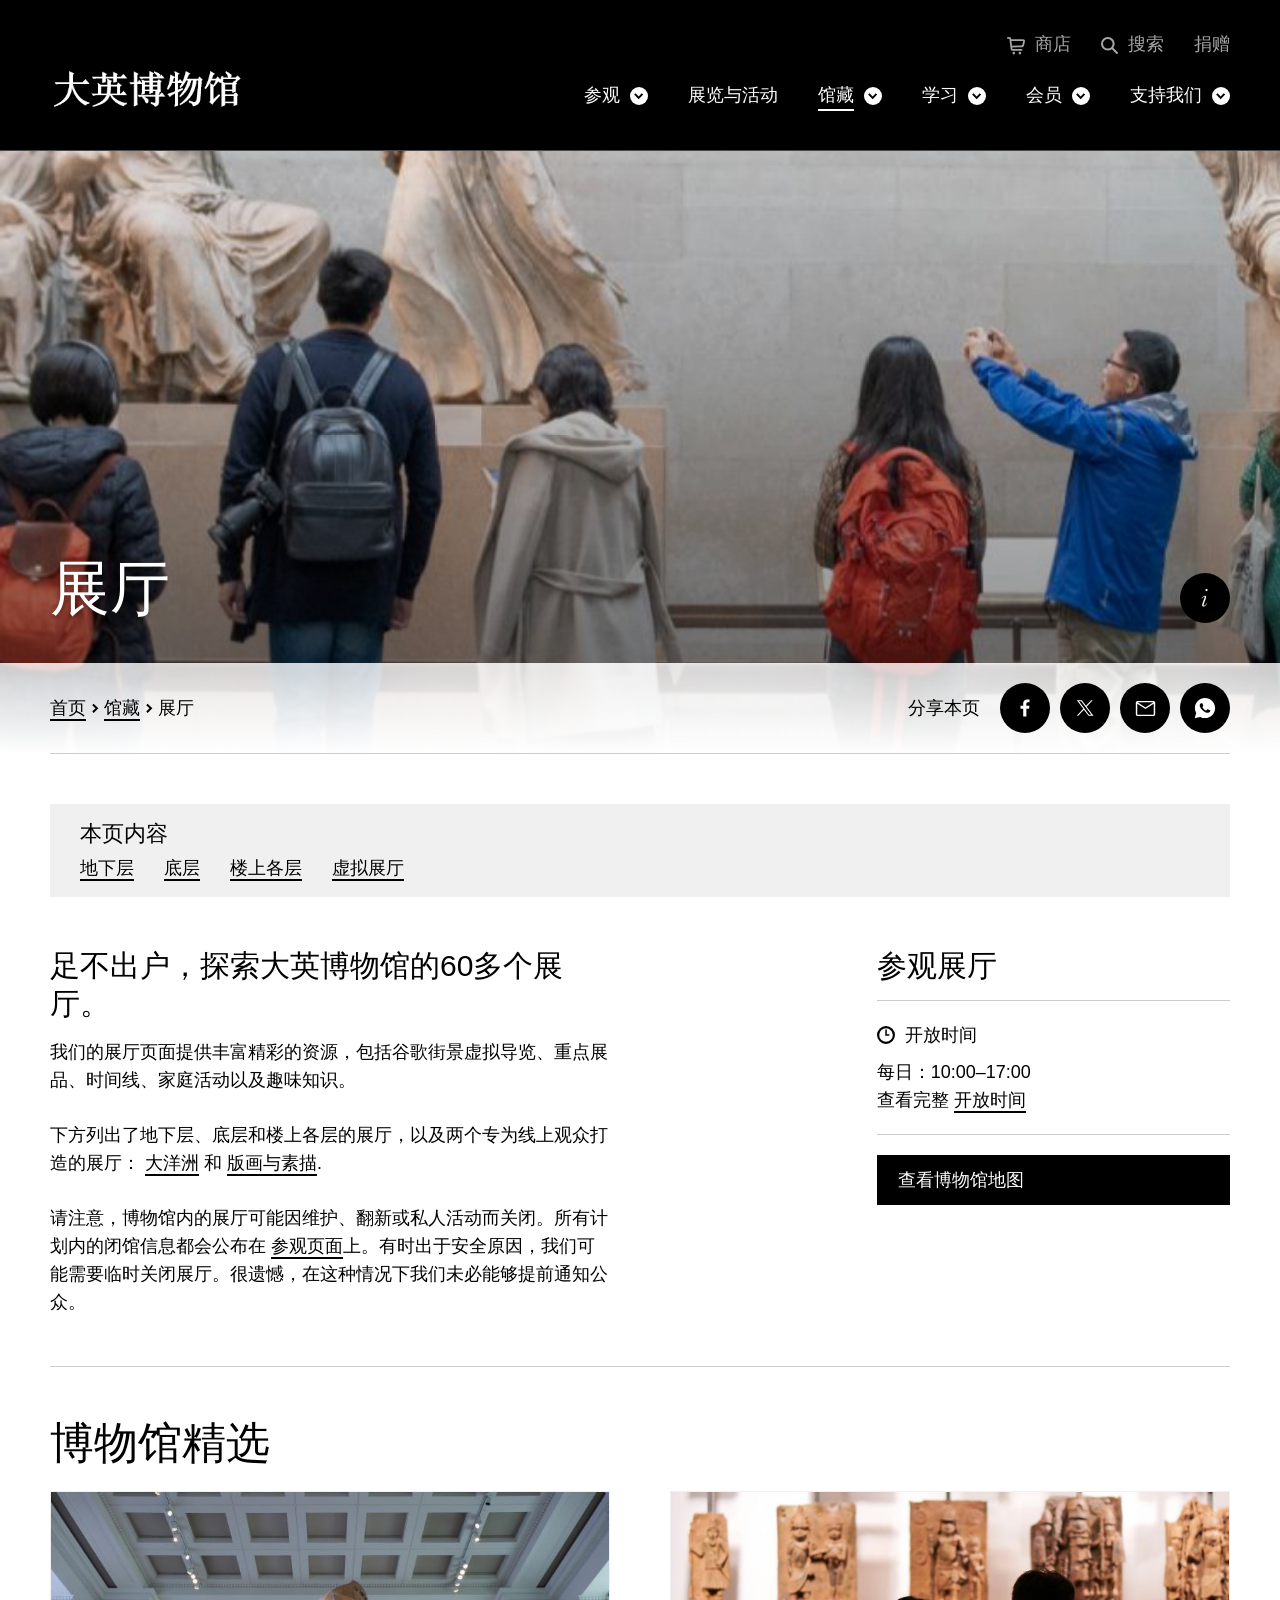
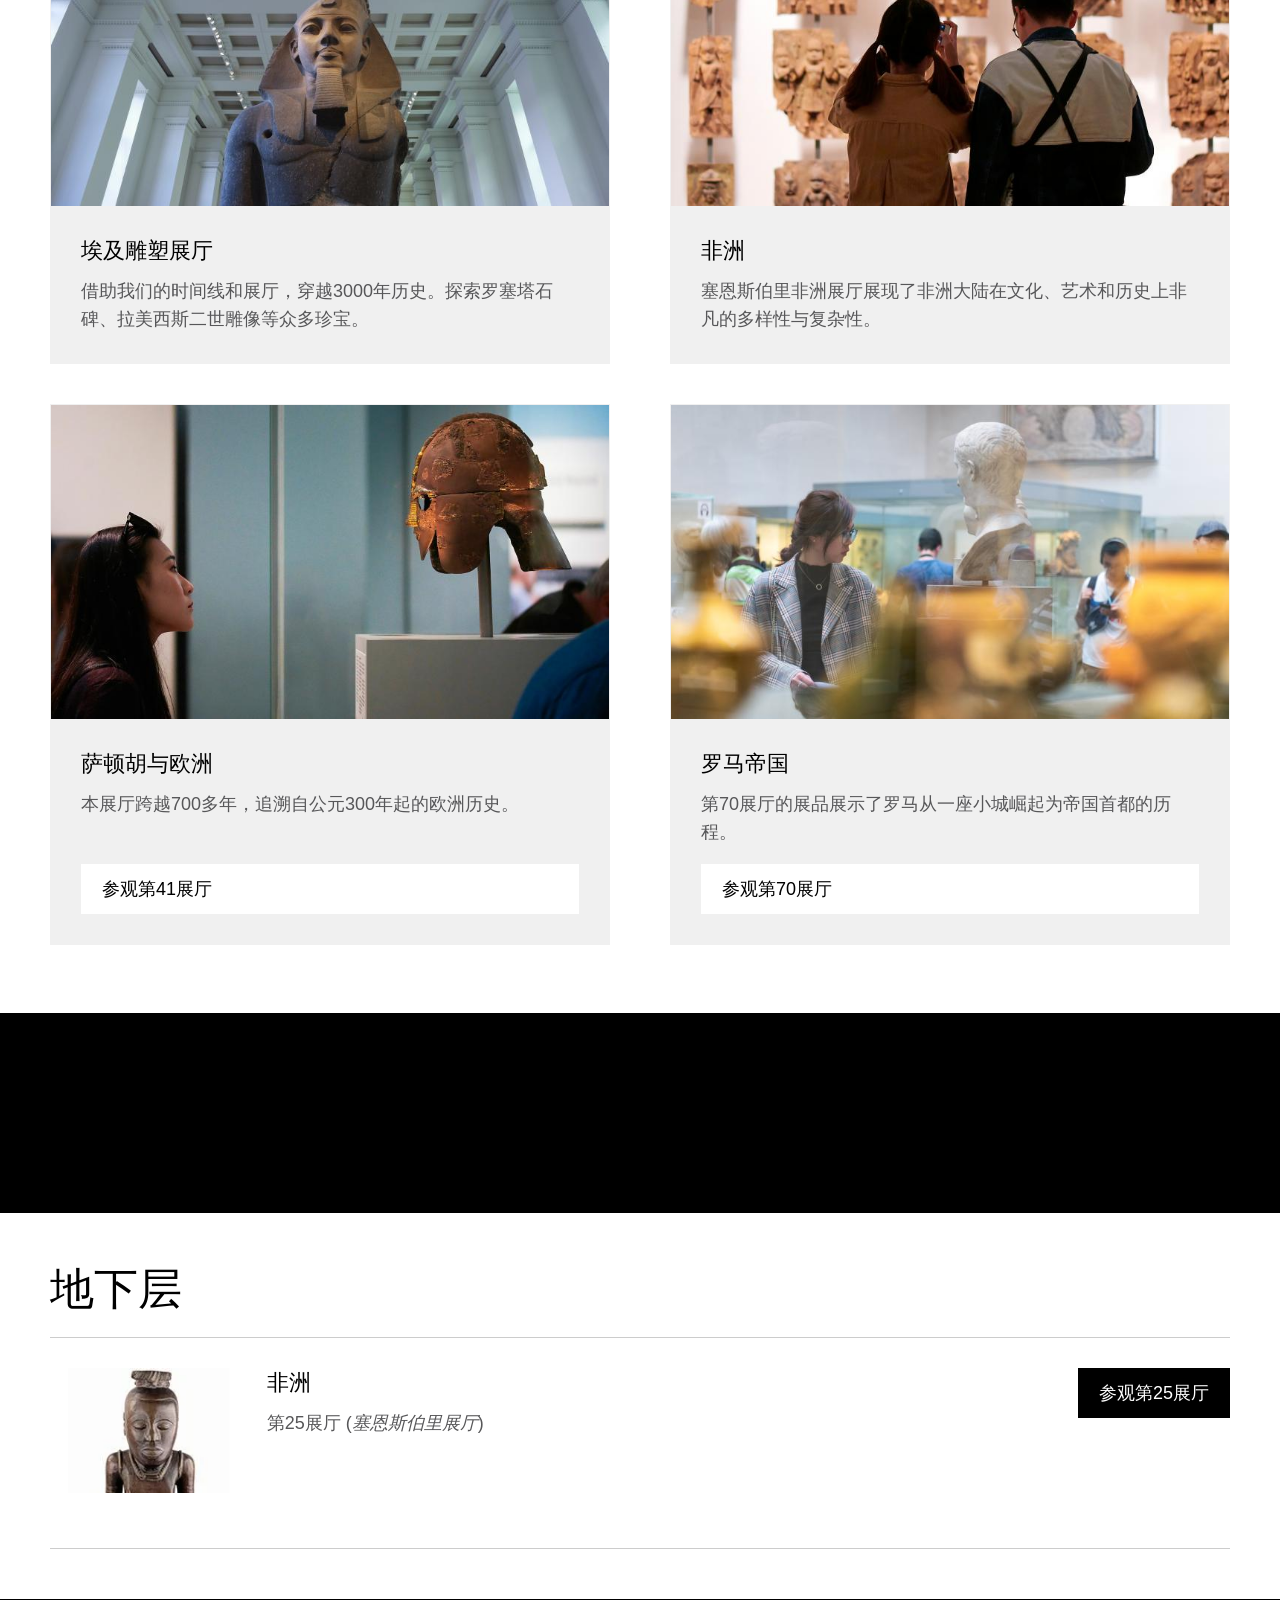
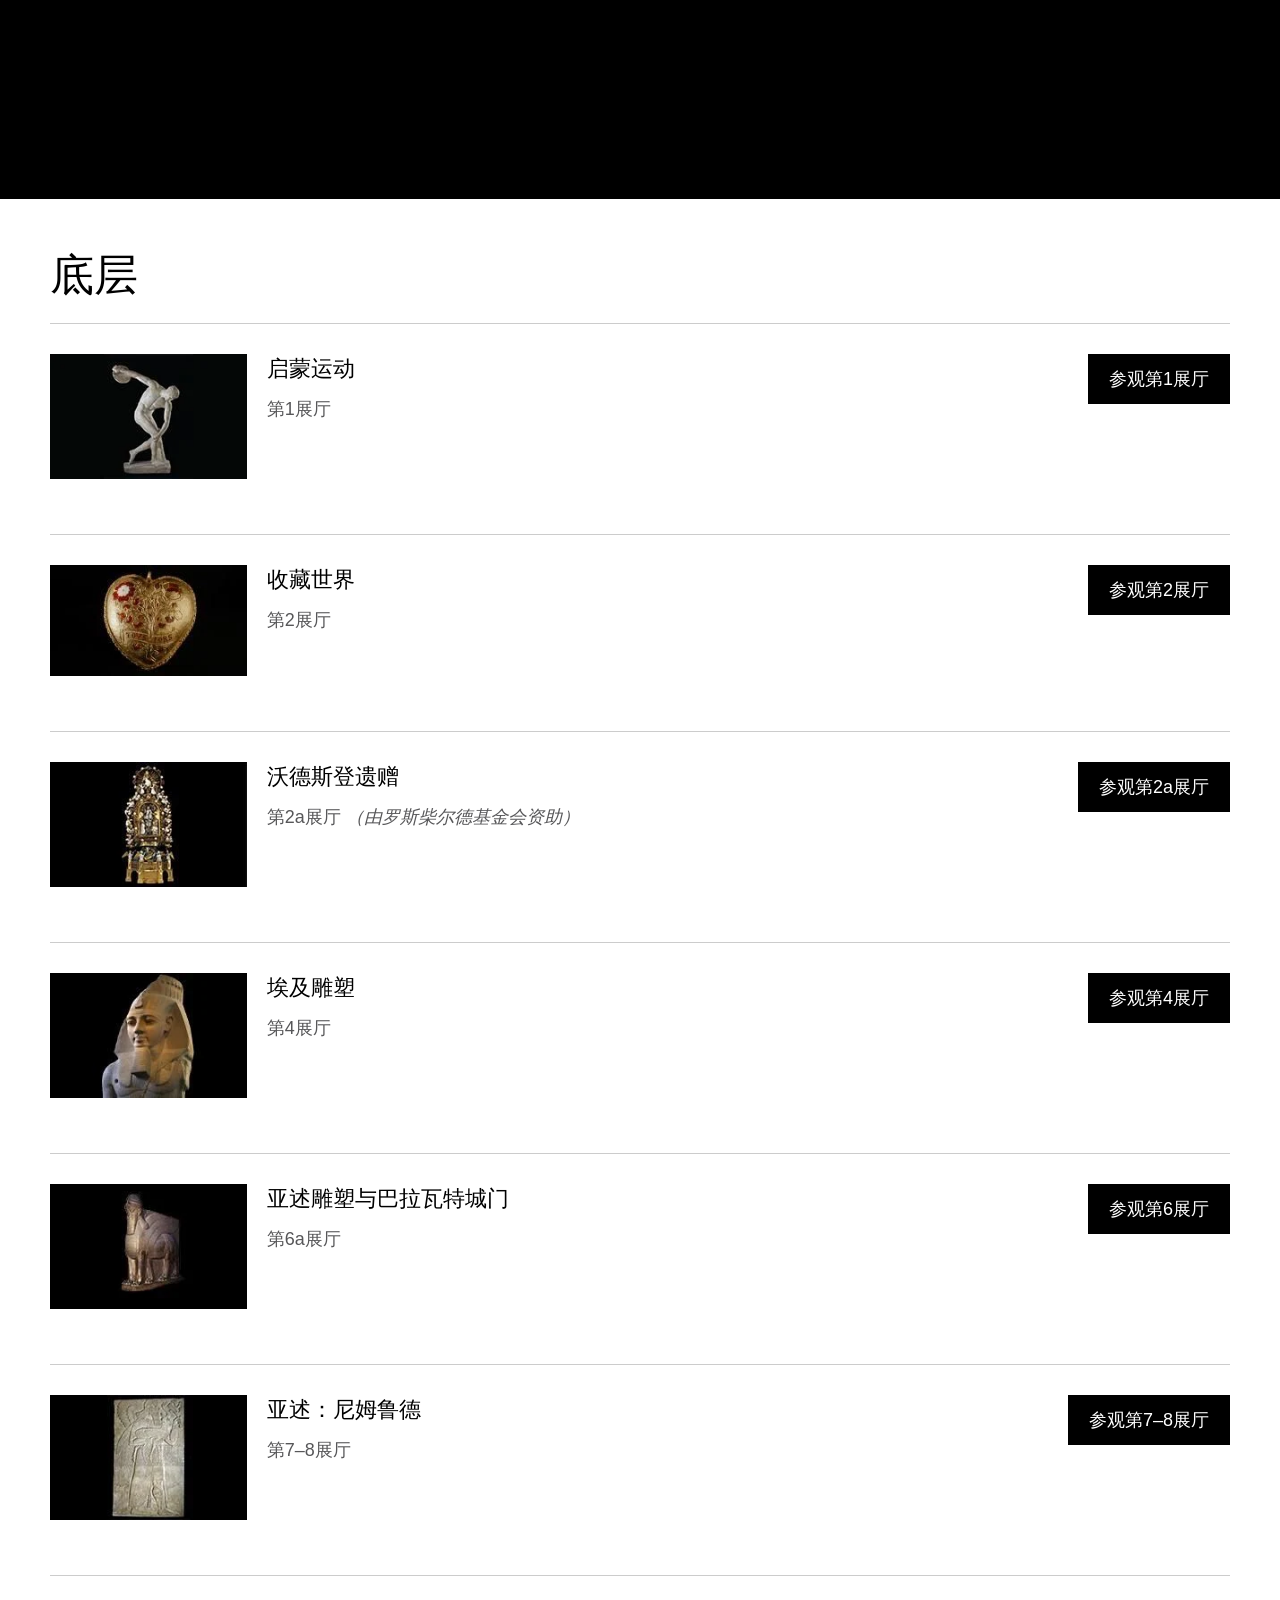
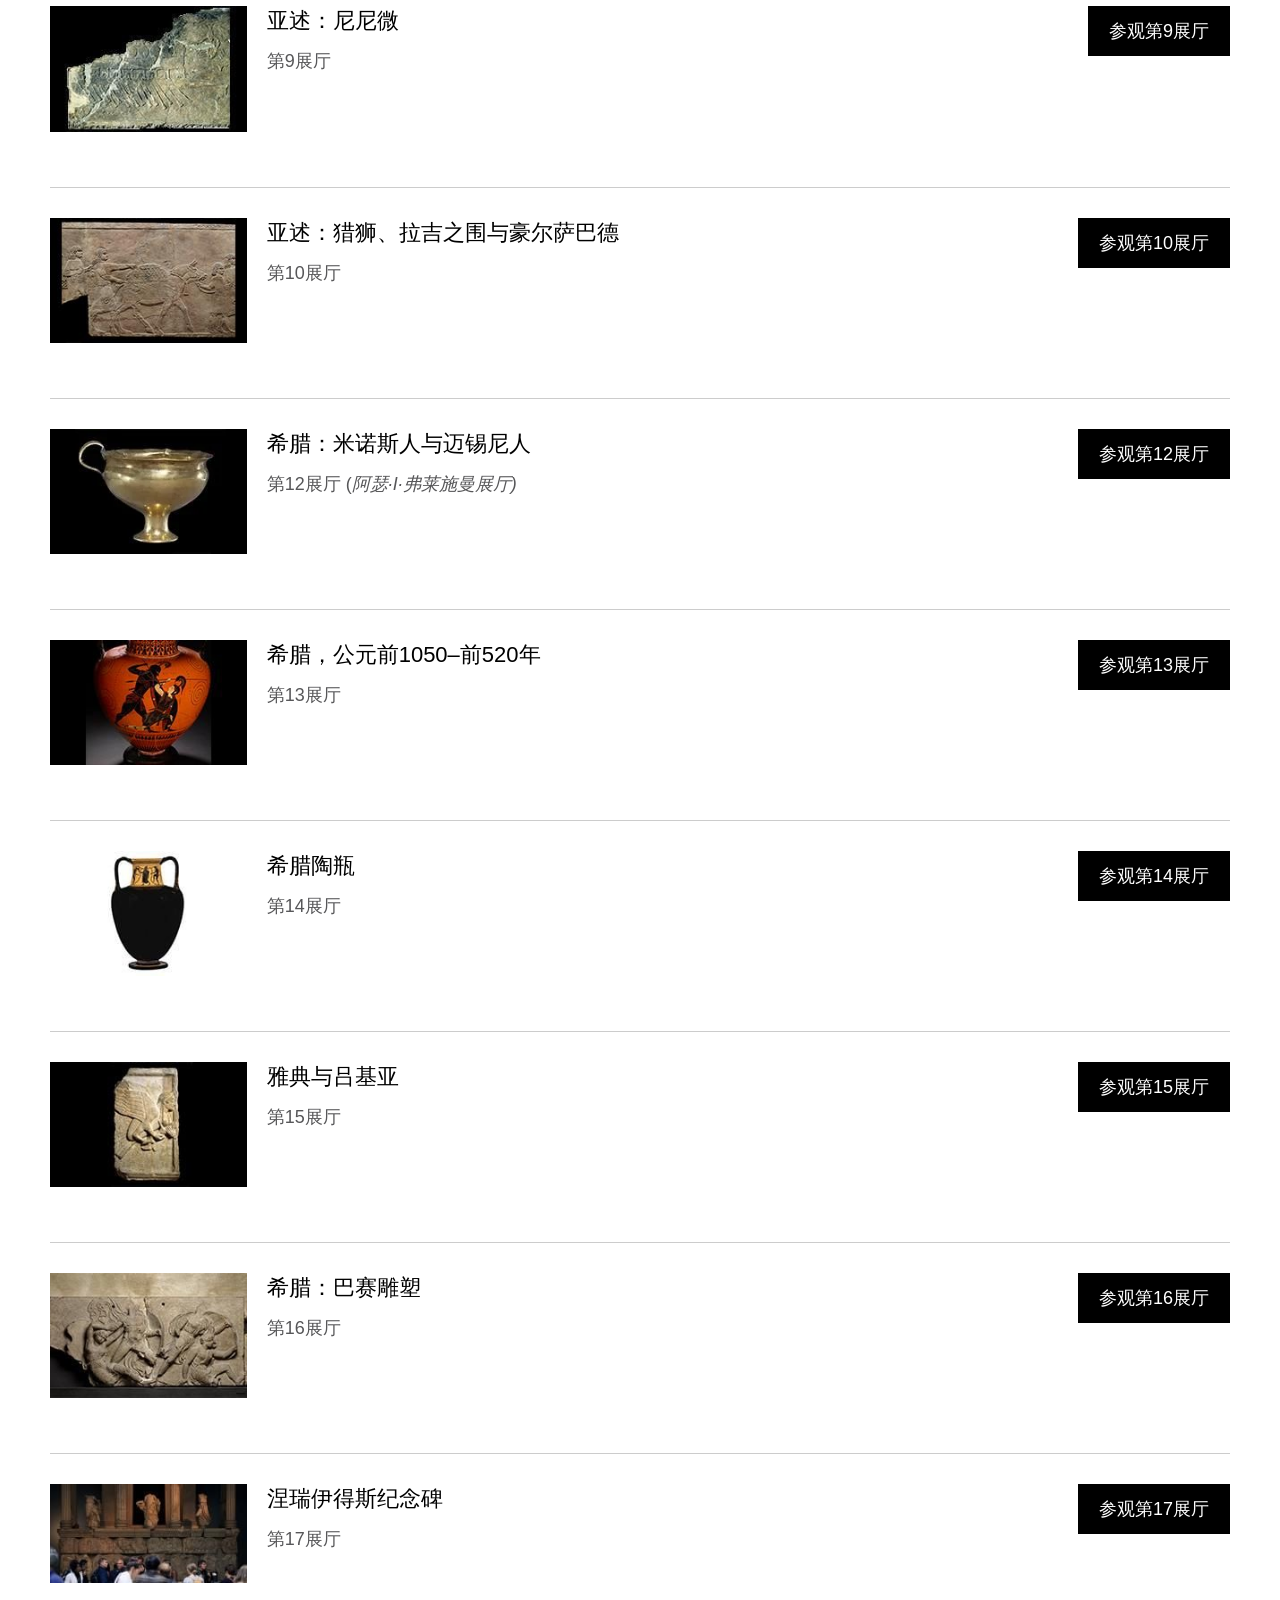
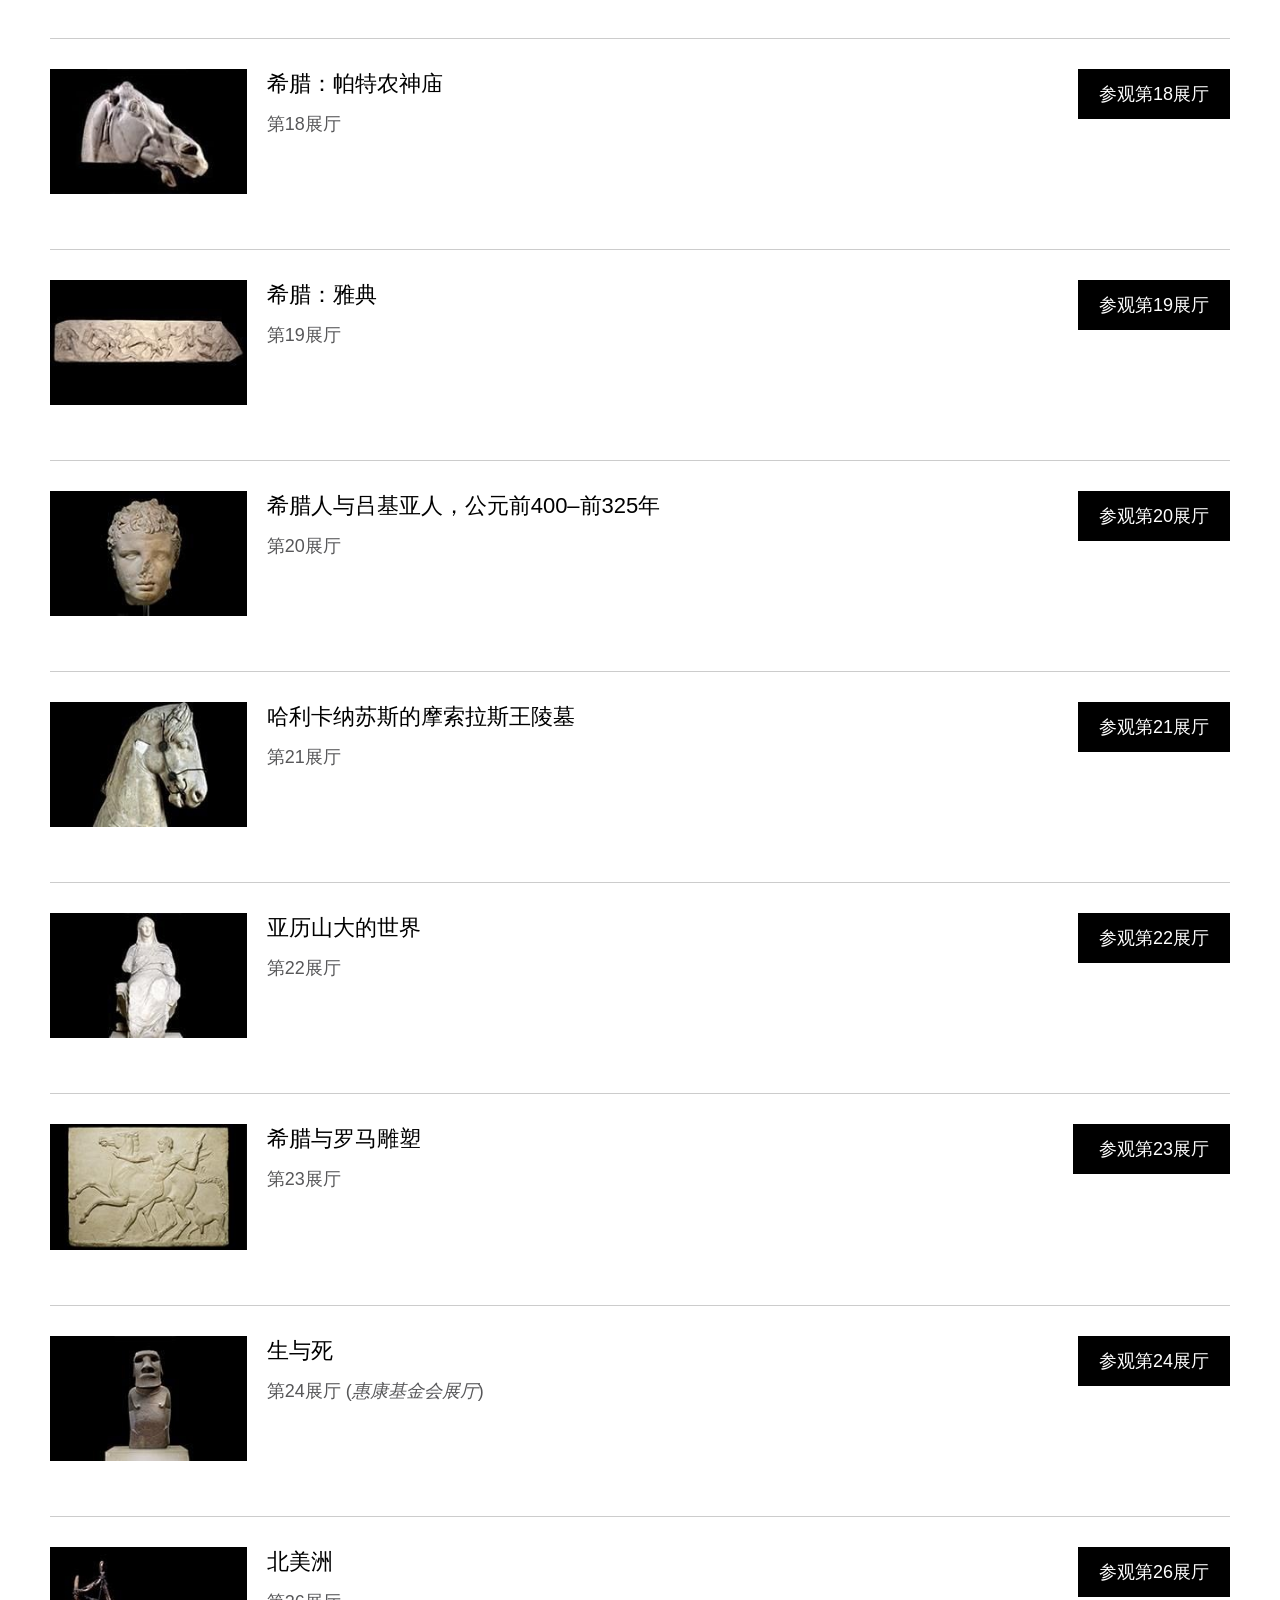
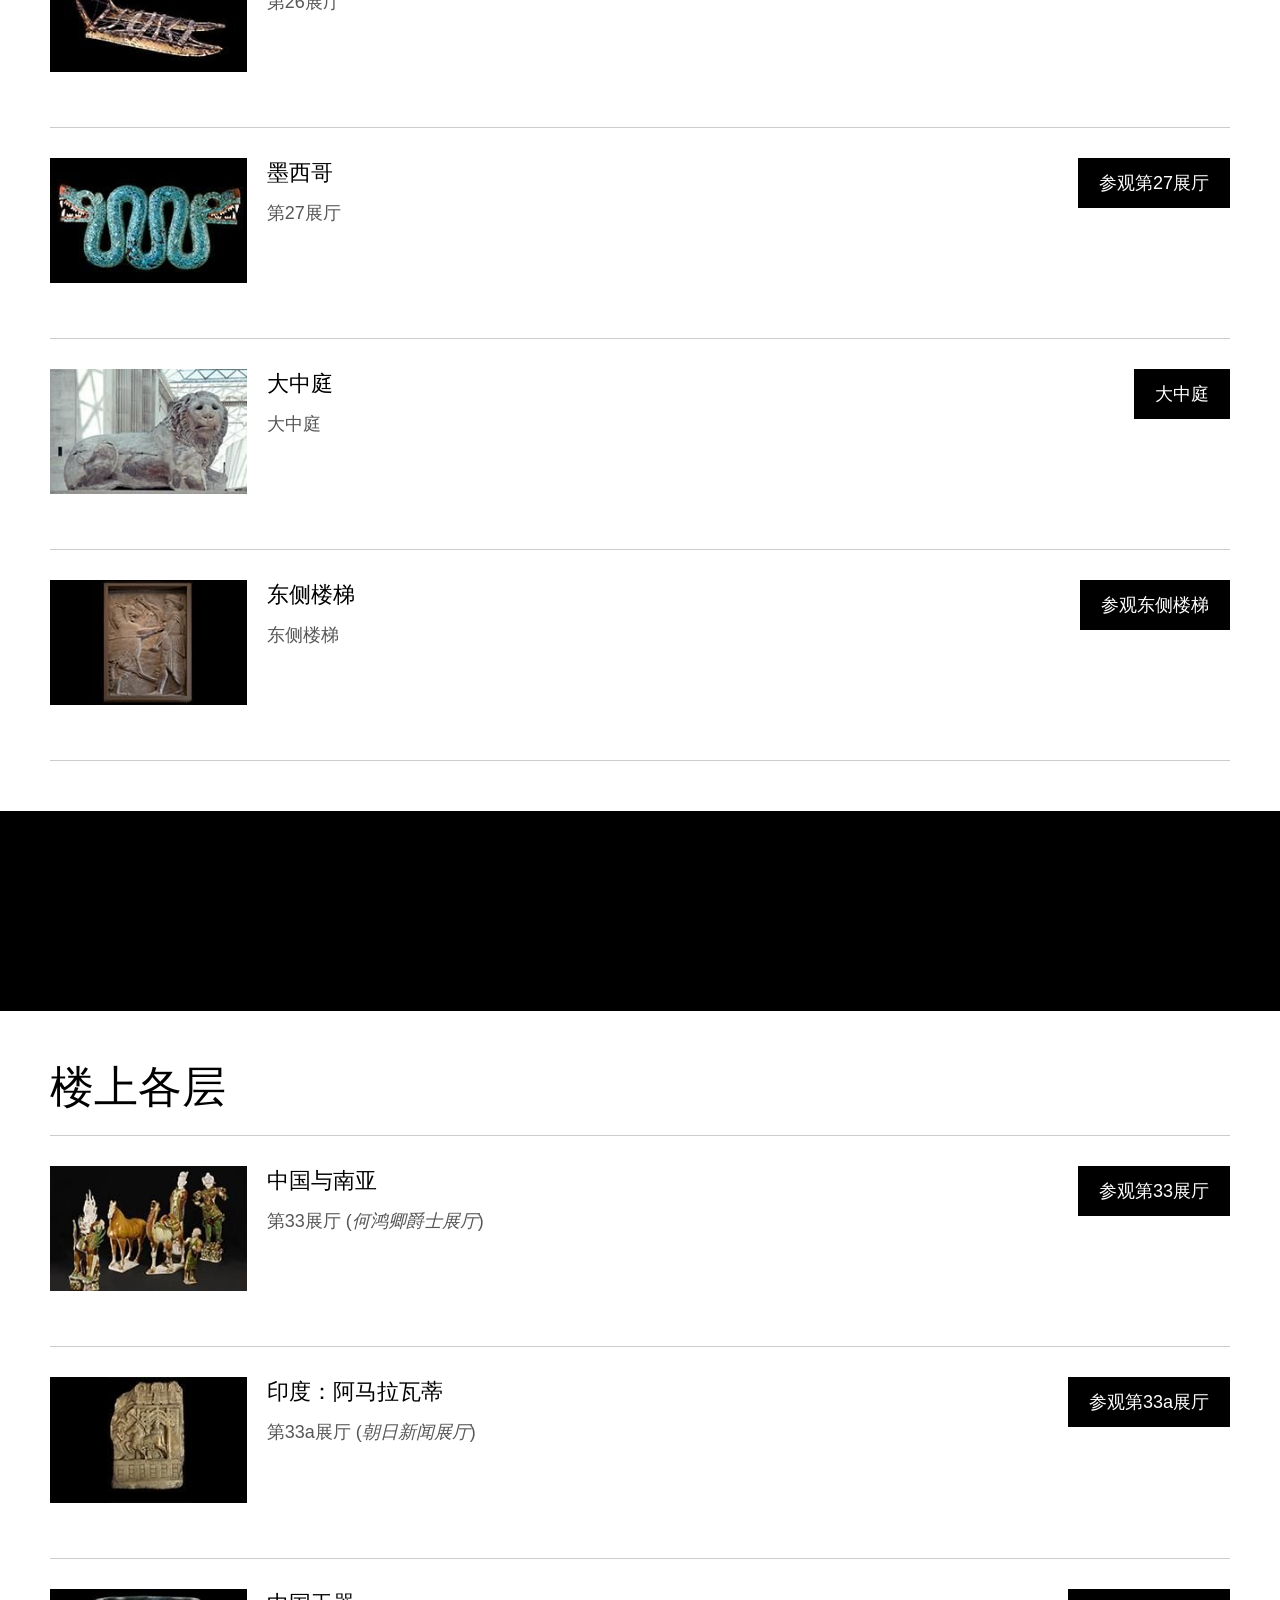
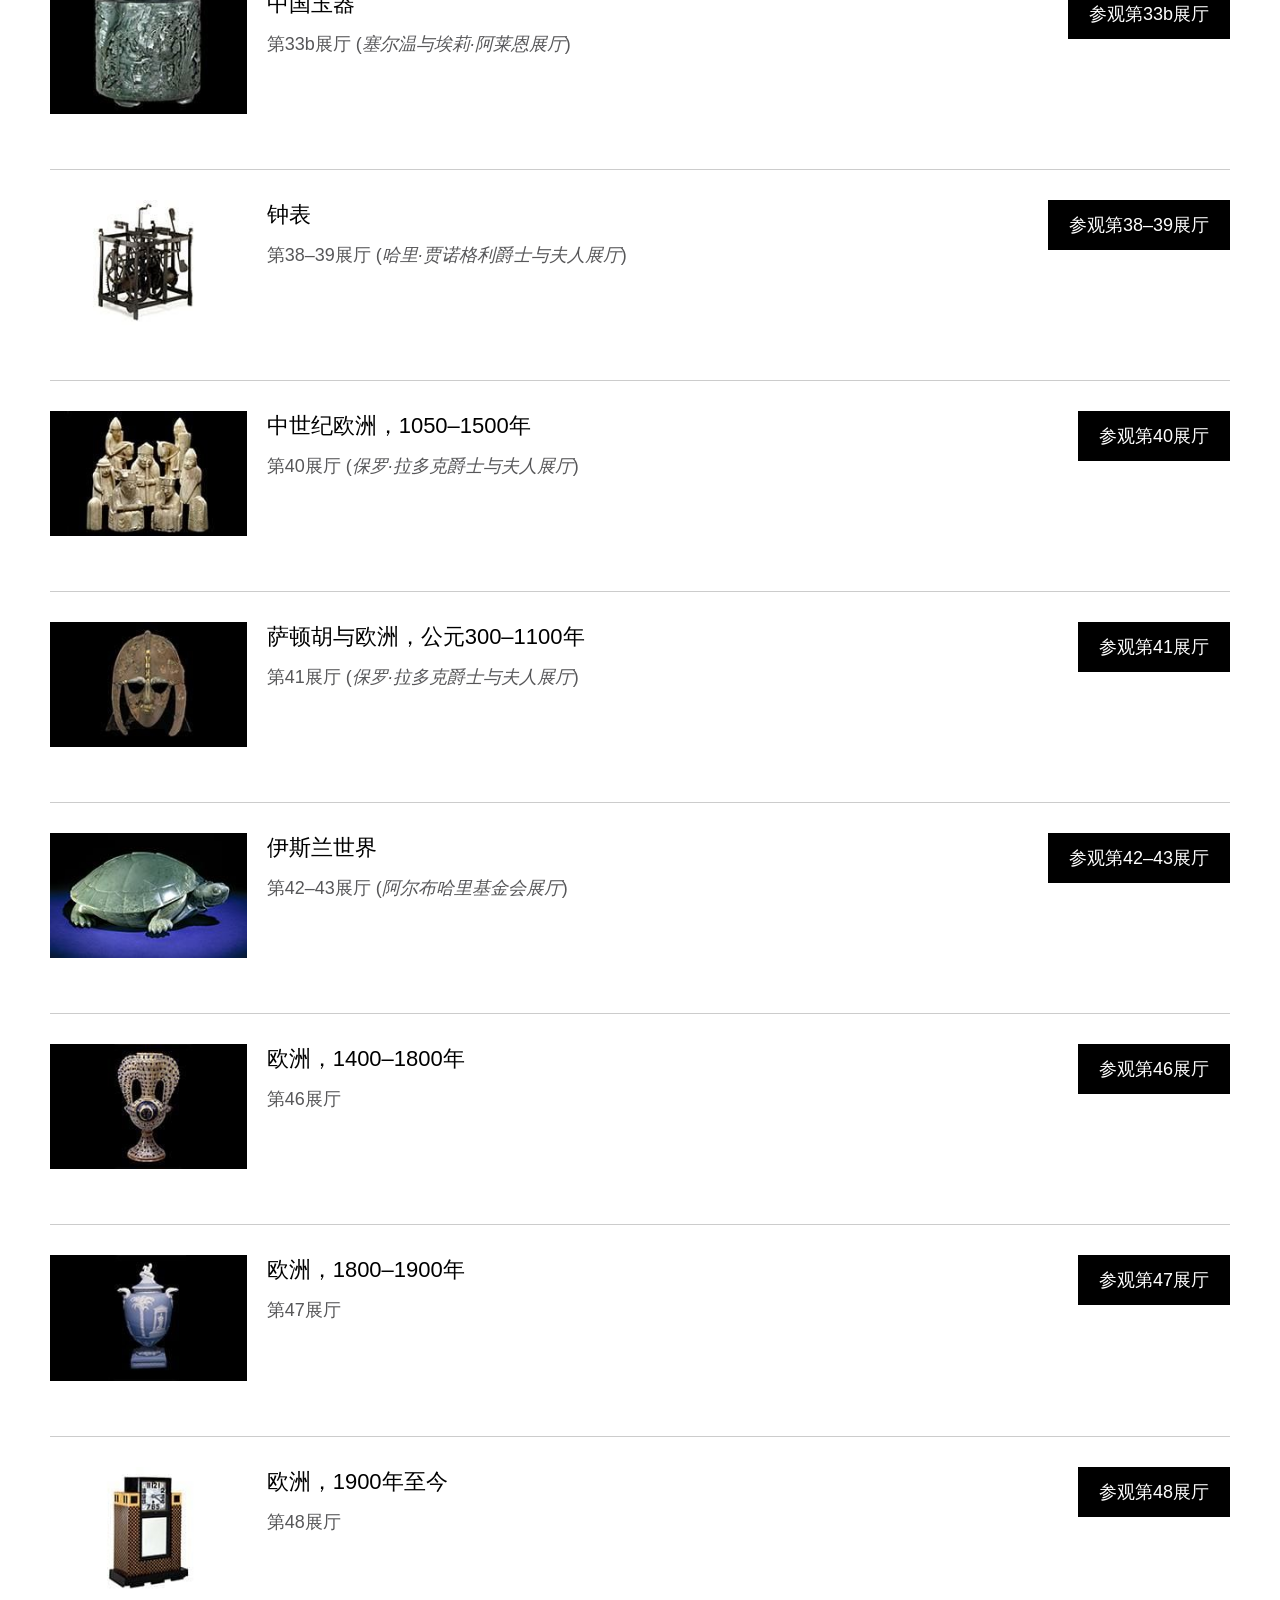
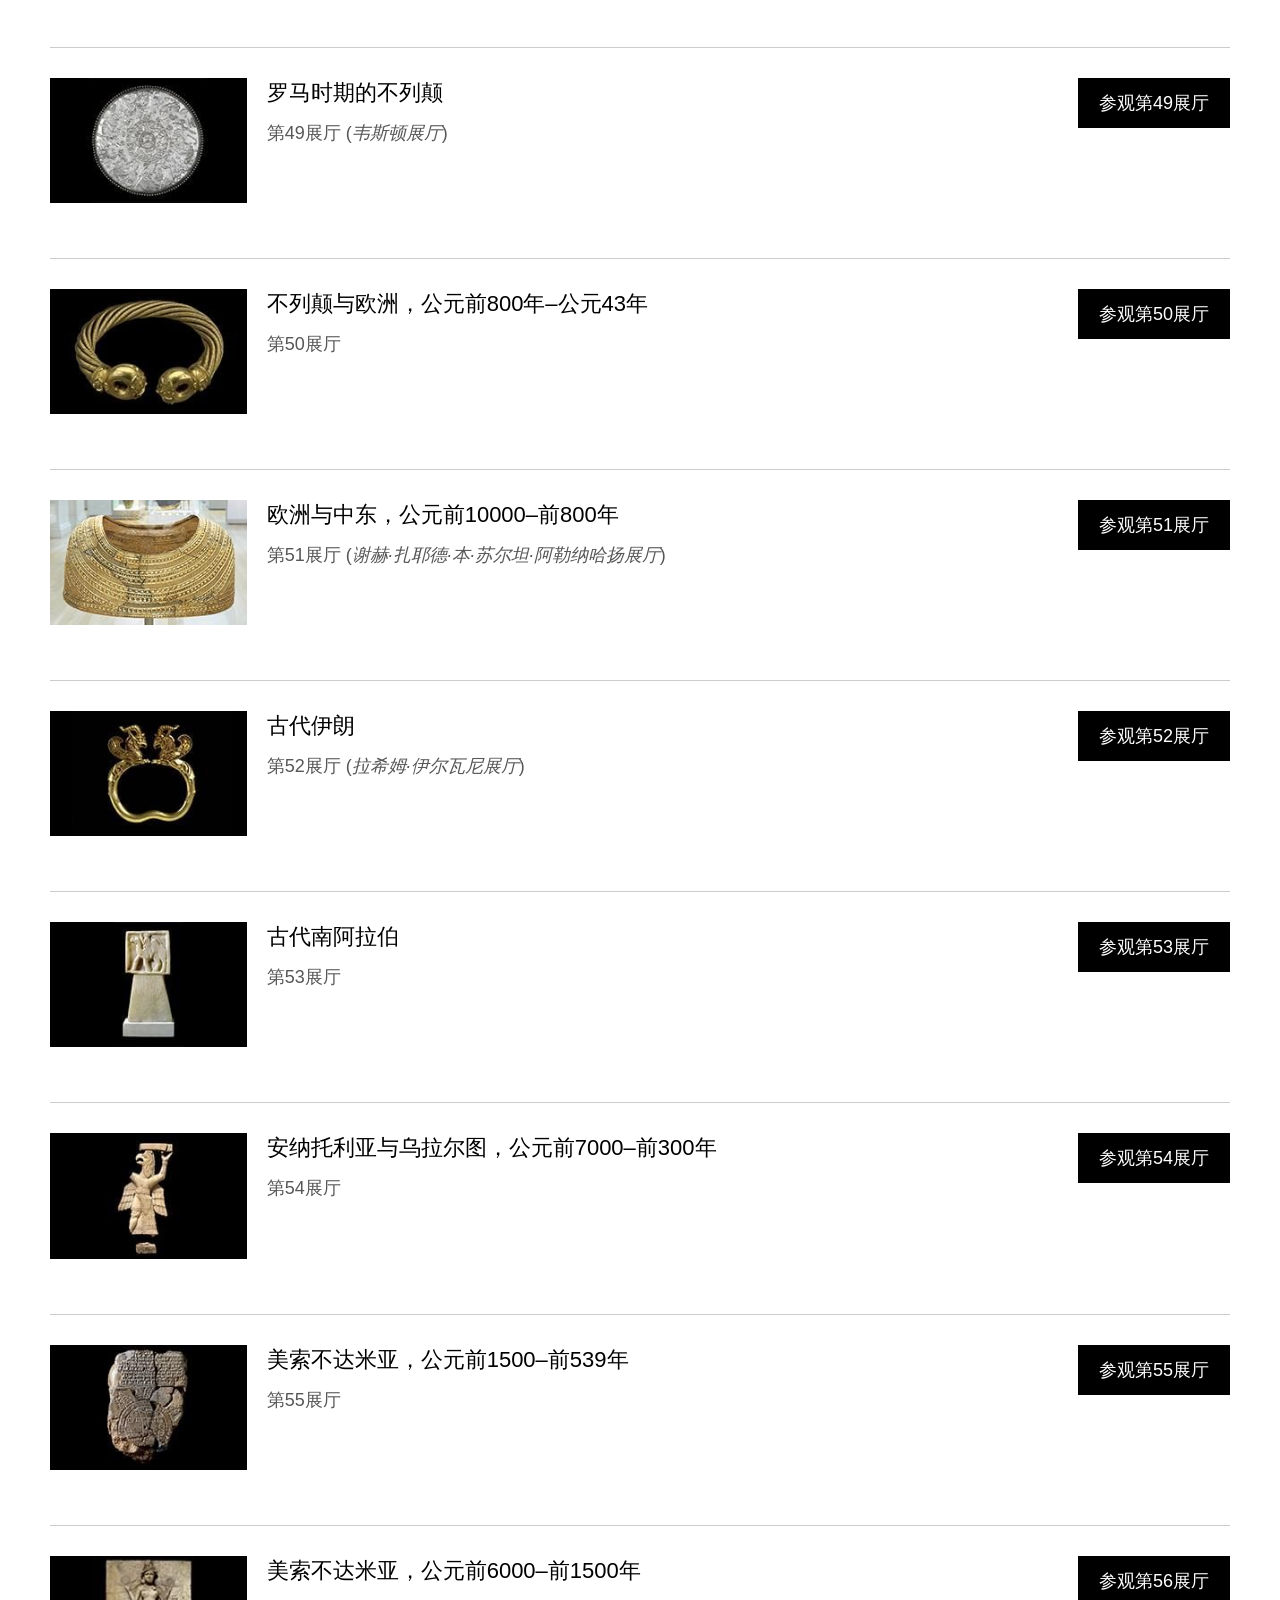
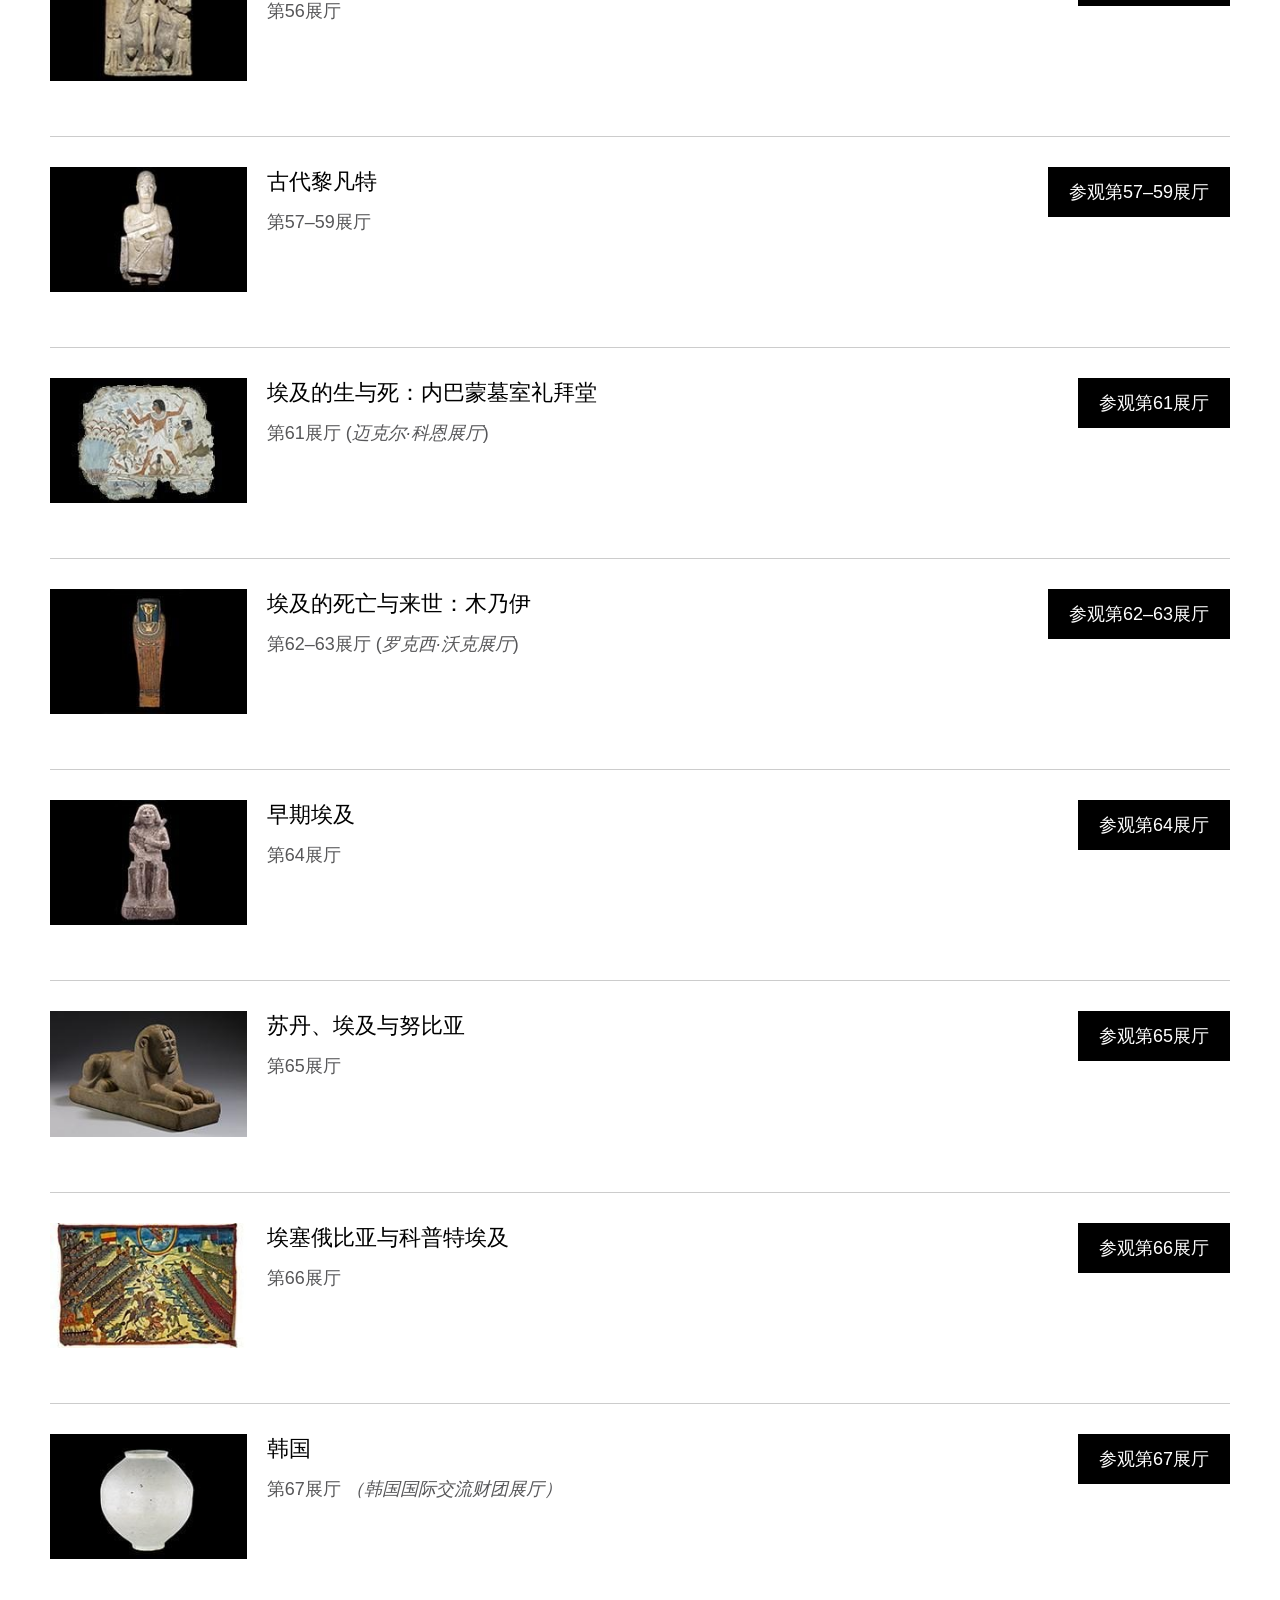
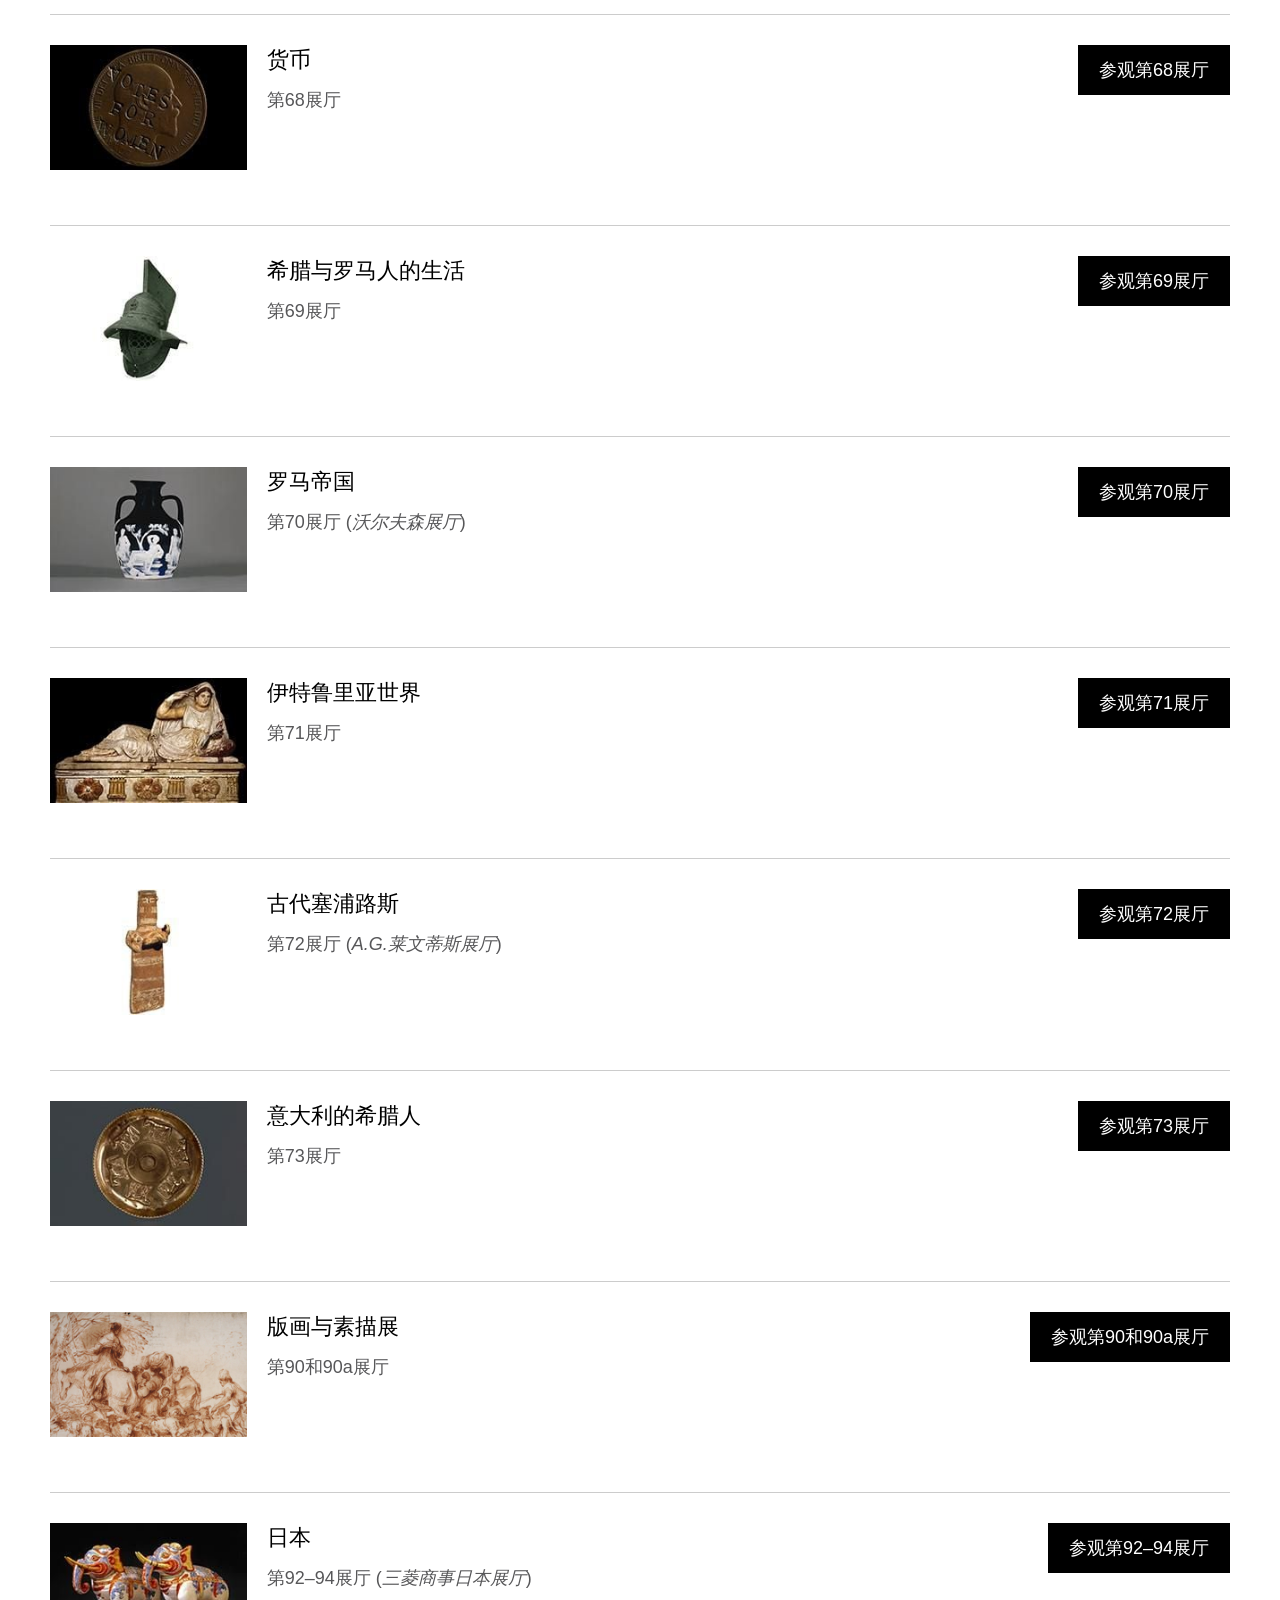
==== commit 8e5423c1: "Replace header wordmark with Chinese logo - assets/logo-zh.png: supplied logo with the grey backgrou" ====
--- a/index.html
+++ b/index.html
@@ -144,7 +144,7 @@
   
     
         <a href="https://www.britishmuseum.org/" title="首页" rel="home" class="header__logo-container">
-      <img src="./galleries_files/british-museum-logo.svg" alt="大英博物馆" width="200" height="66" class="header__logo">
+      <img src="./assets/logo-zh.png" alt="大英博物馆" width="200" height="44" class="header__logo">
     </a>
   </div>
 
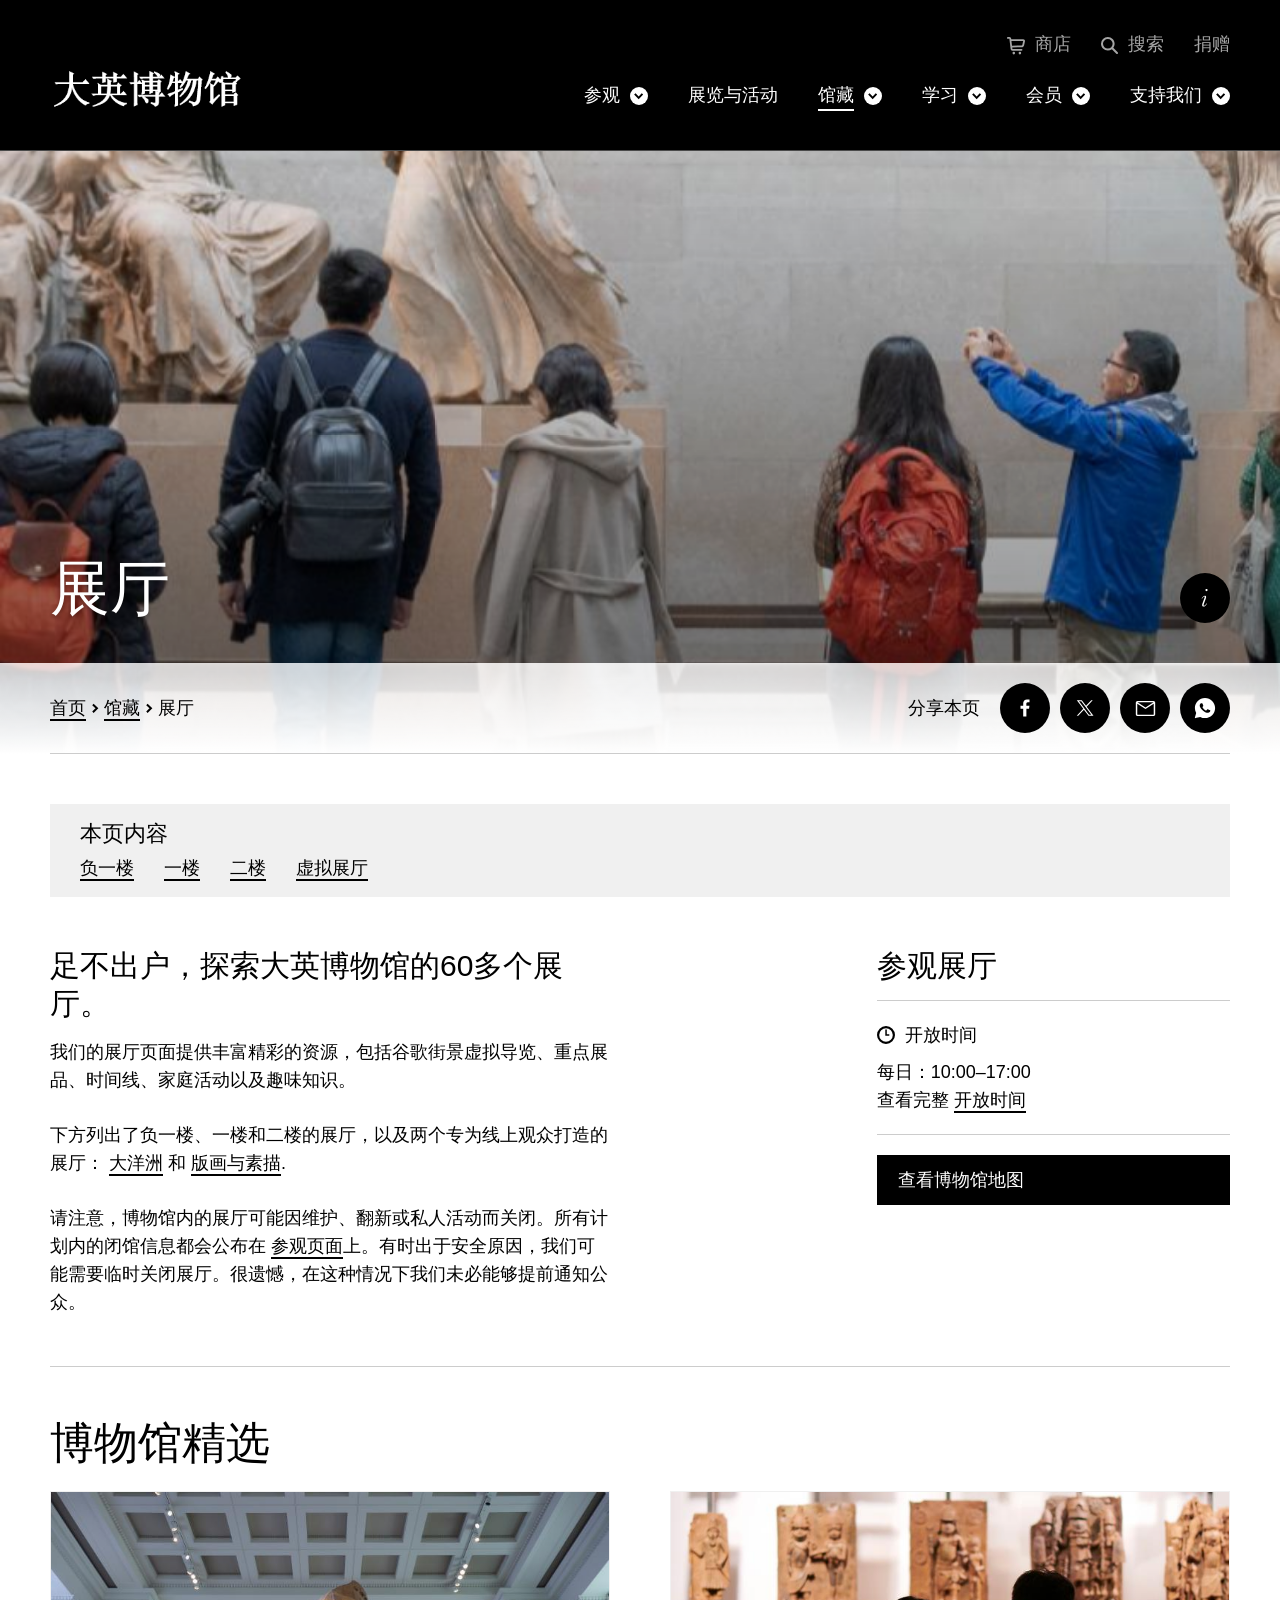
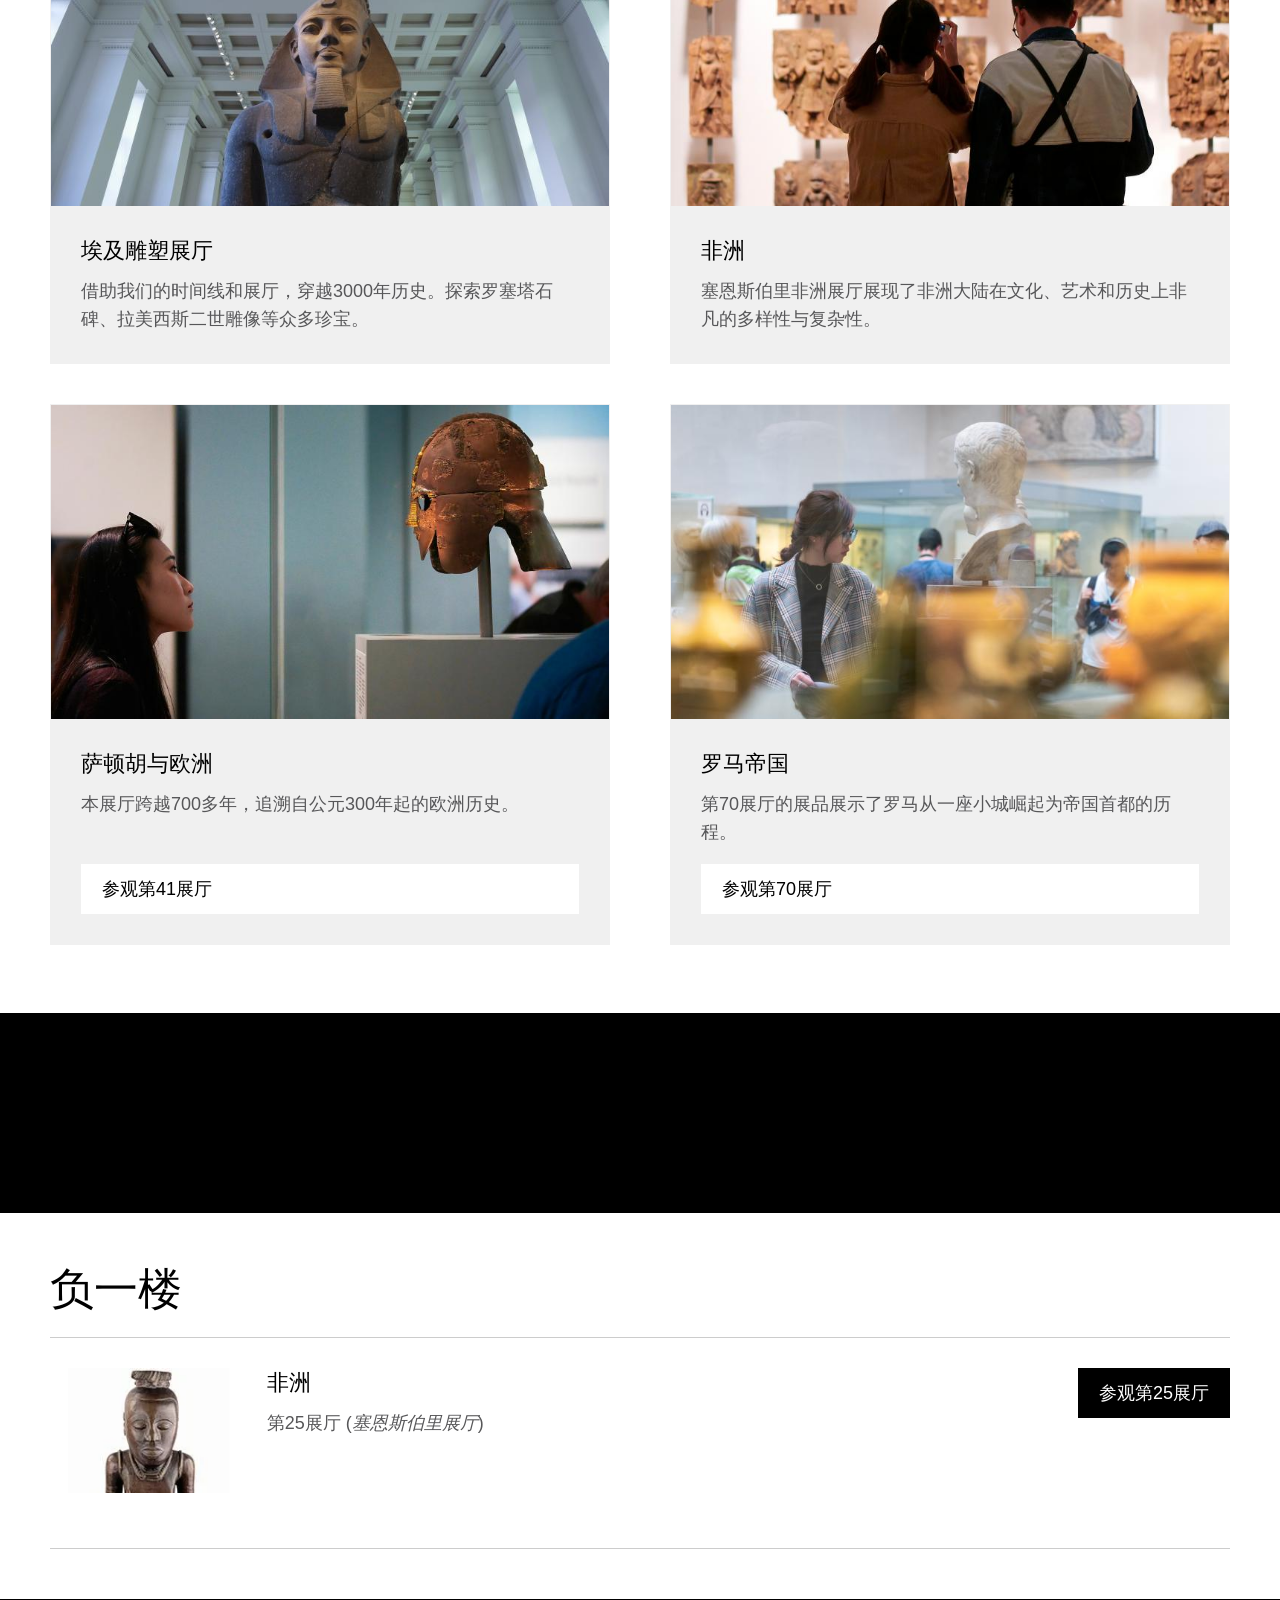
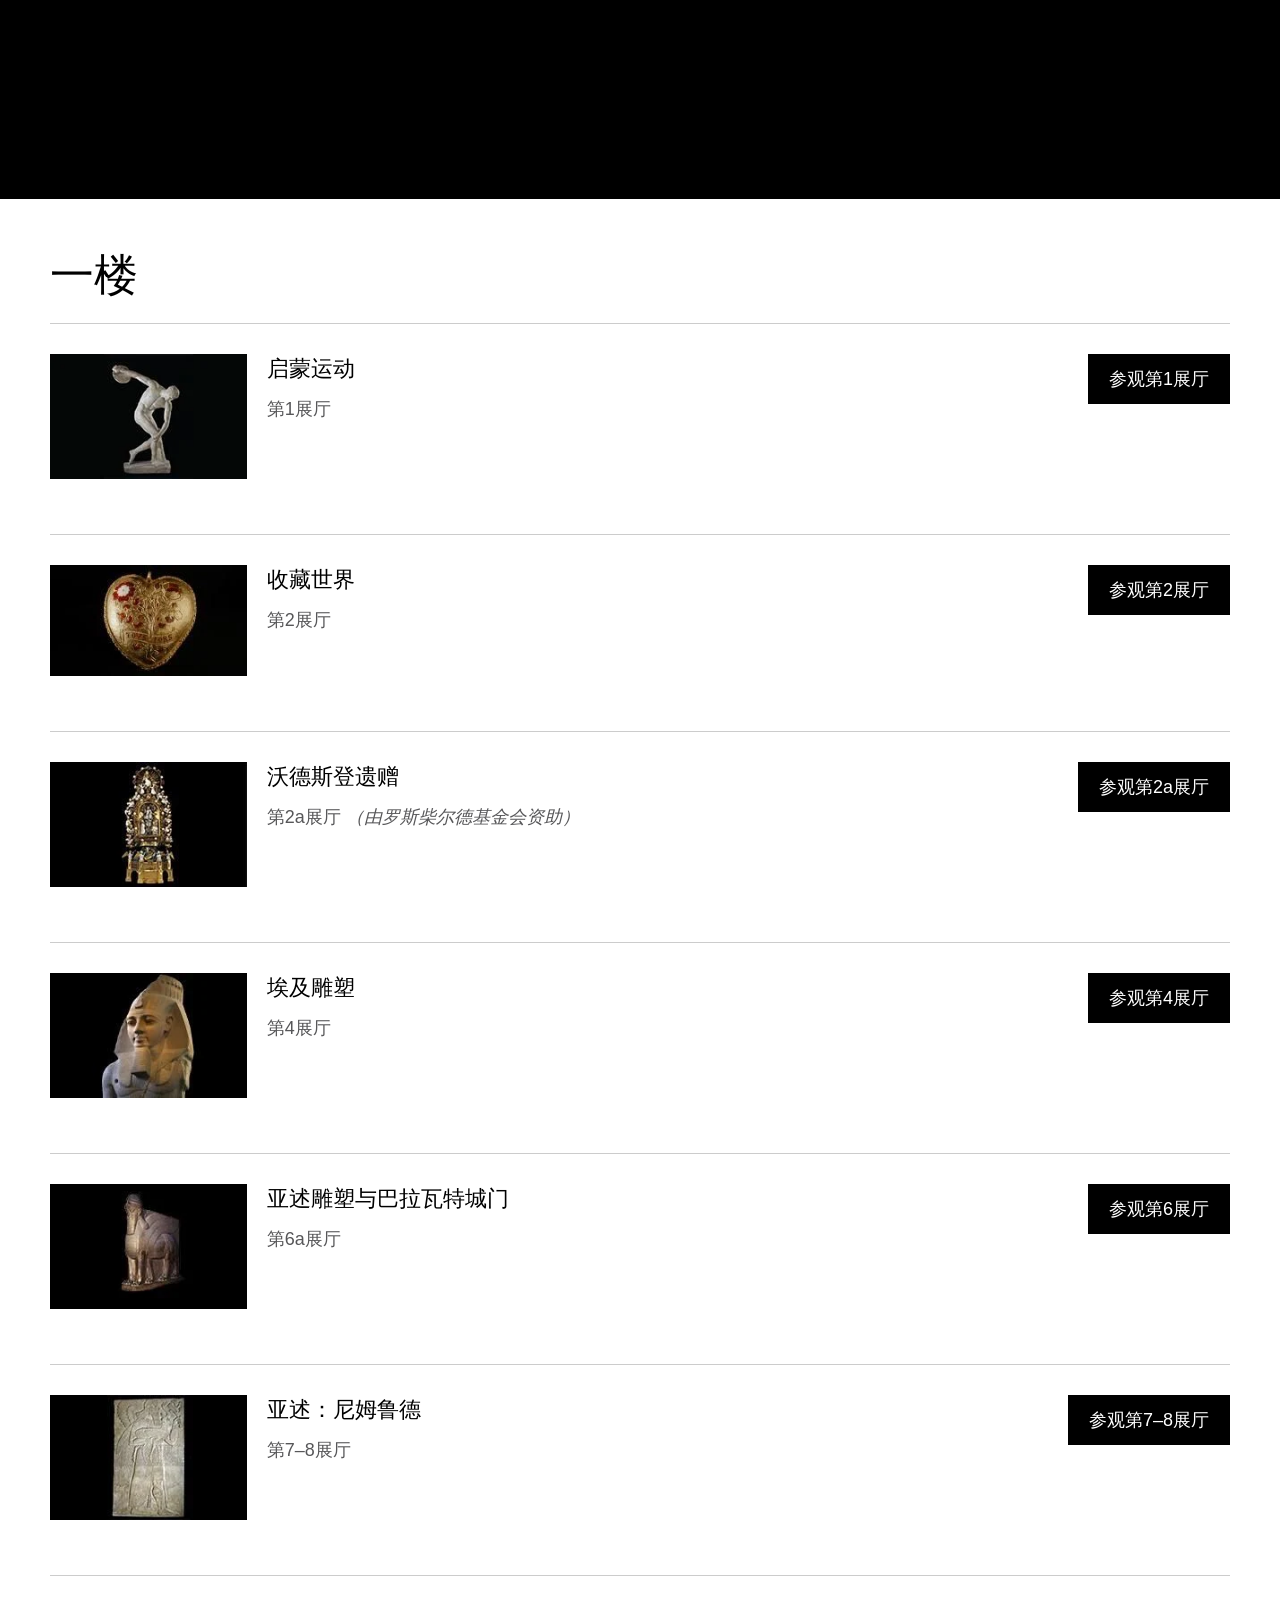
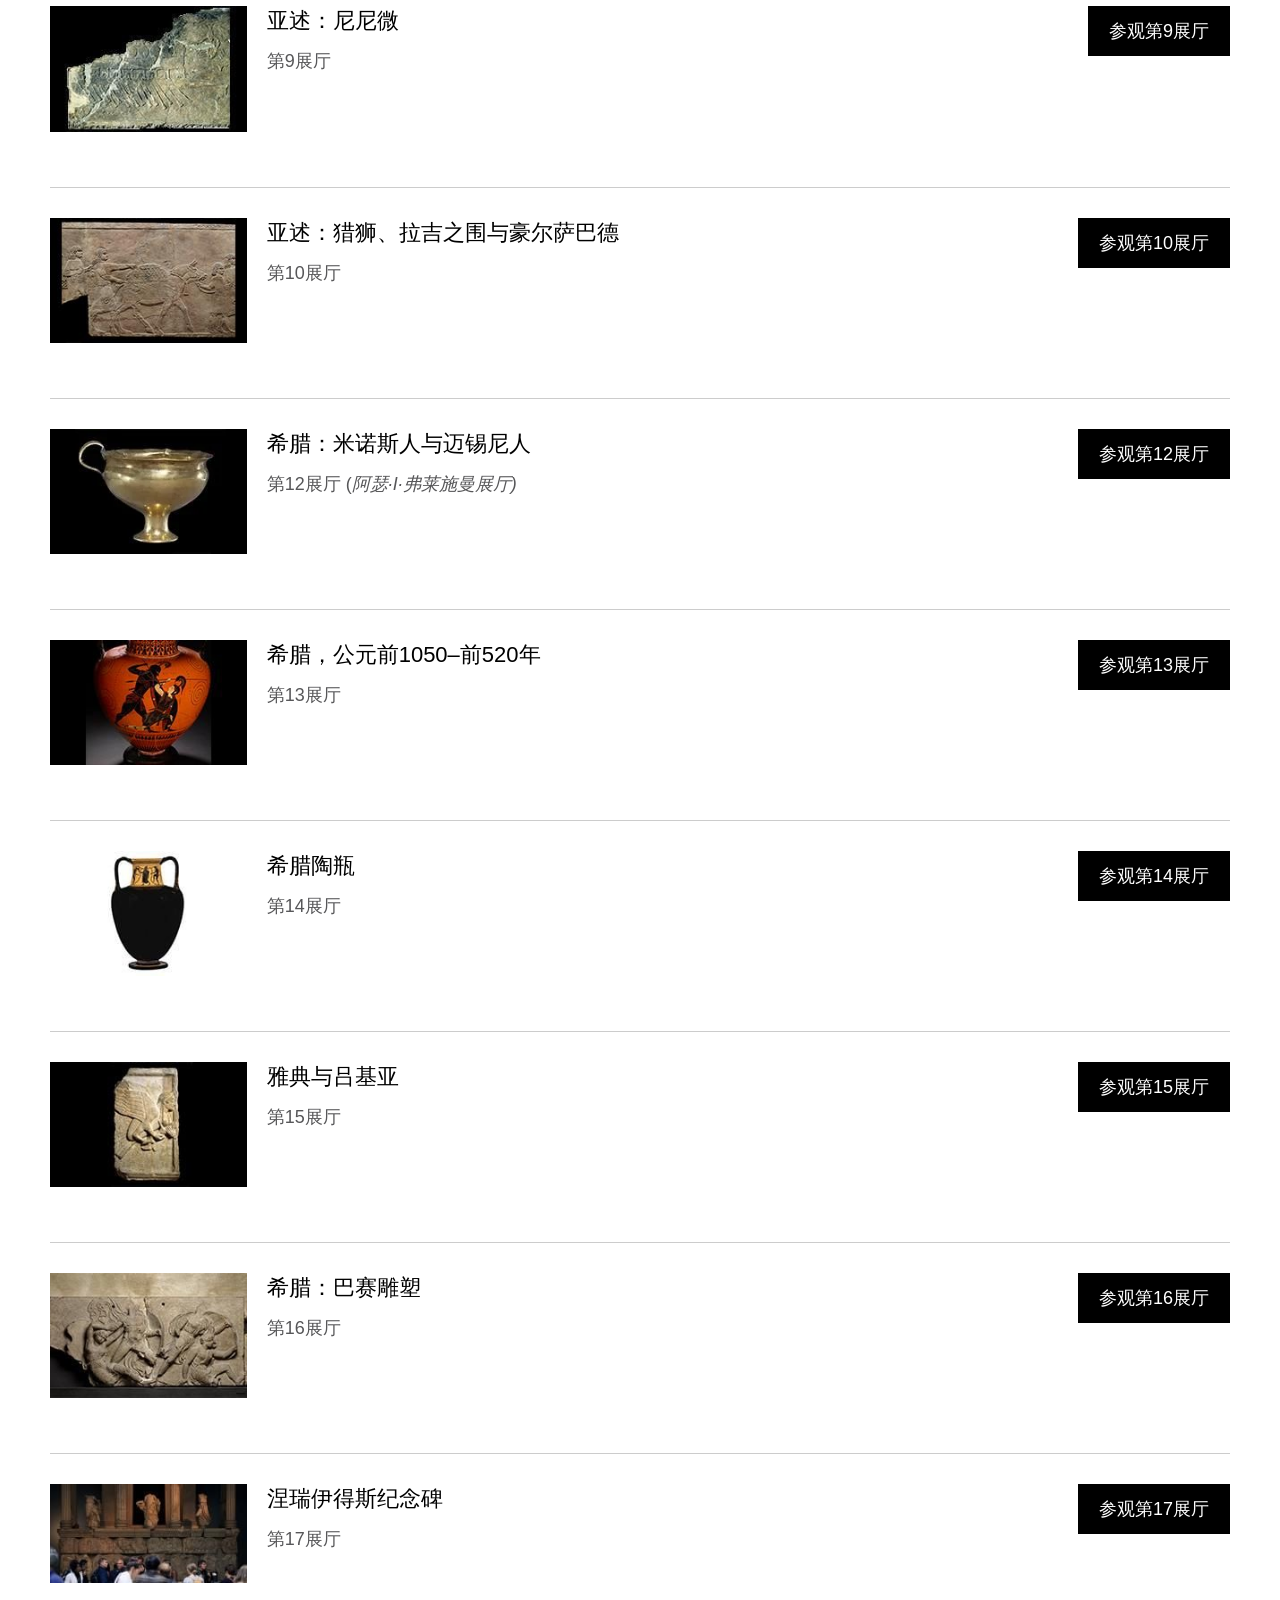
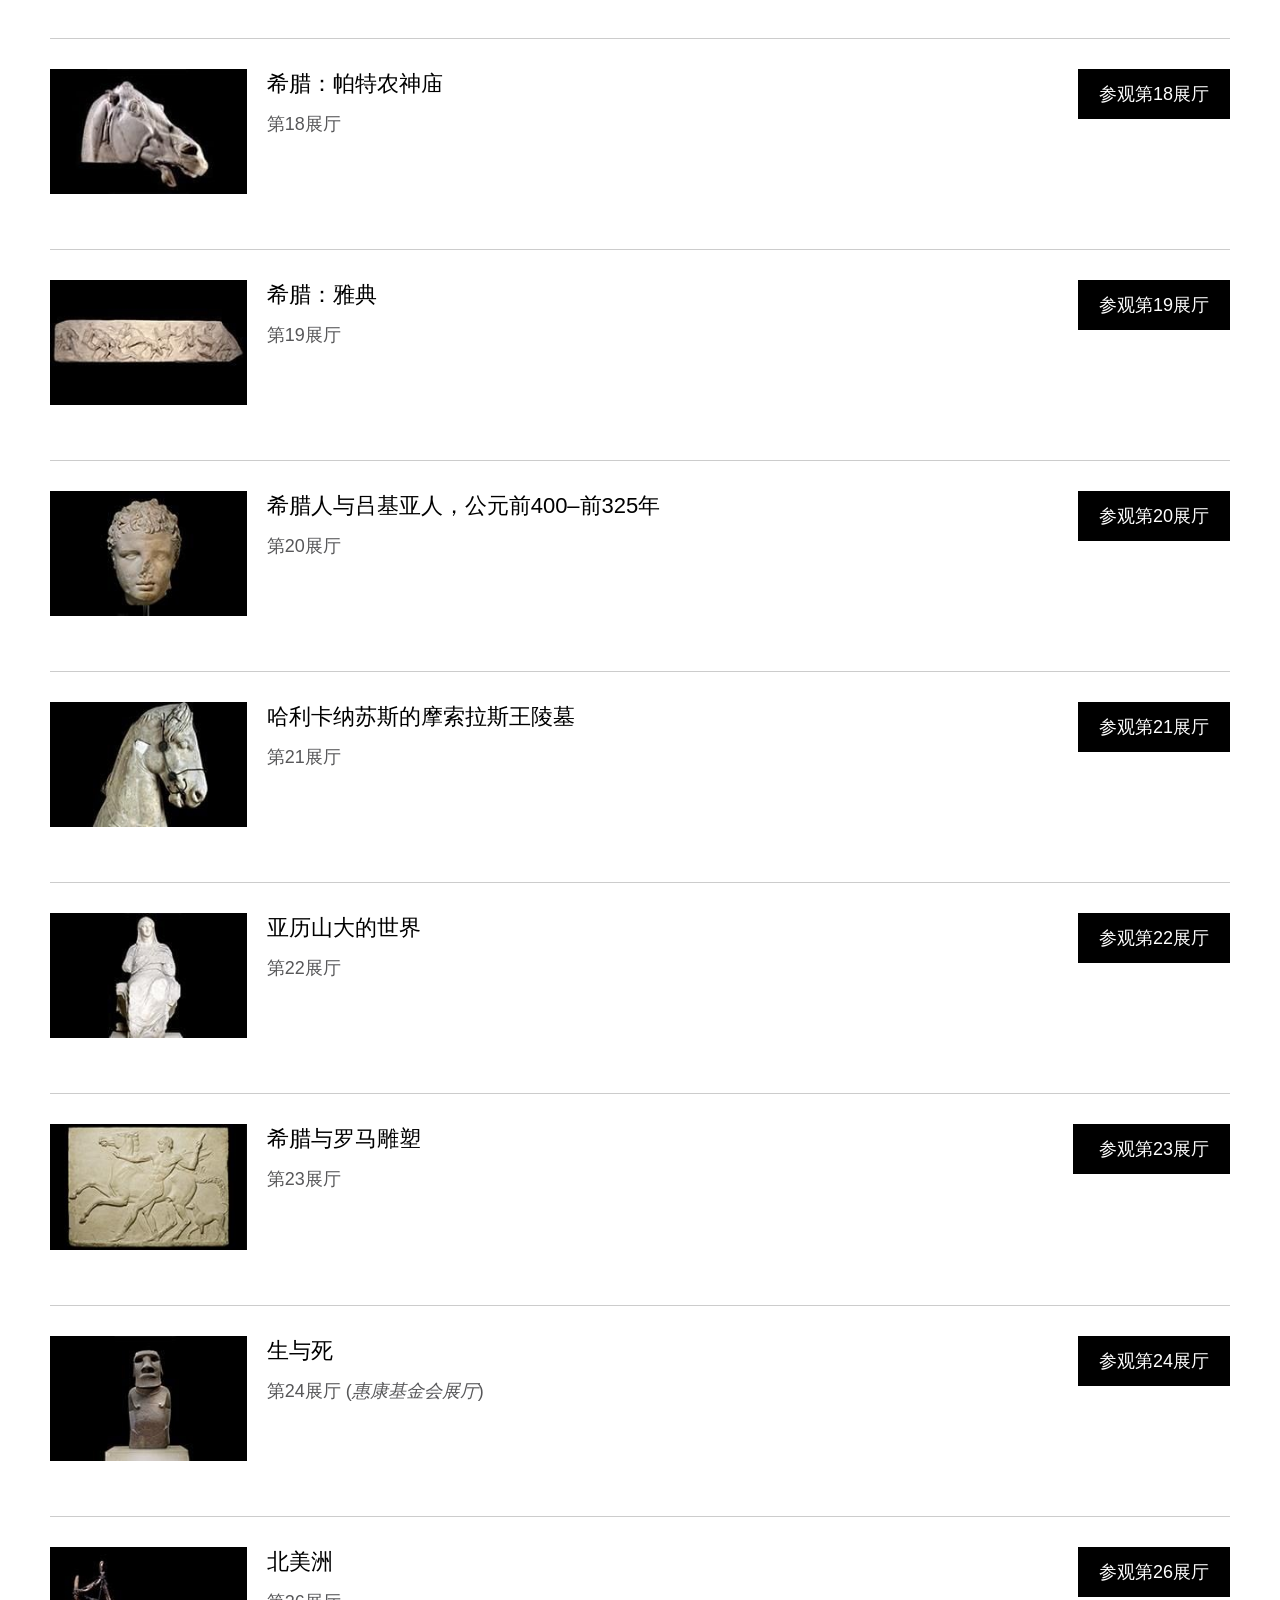
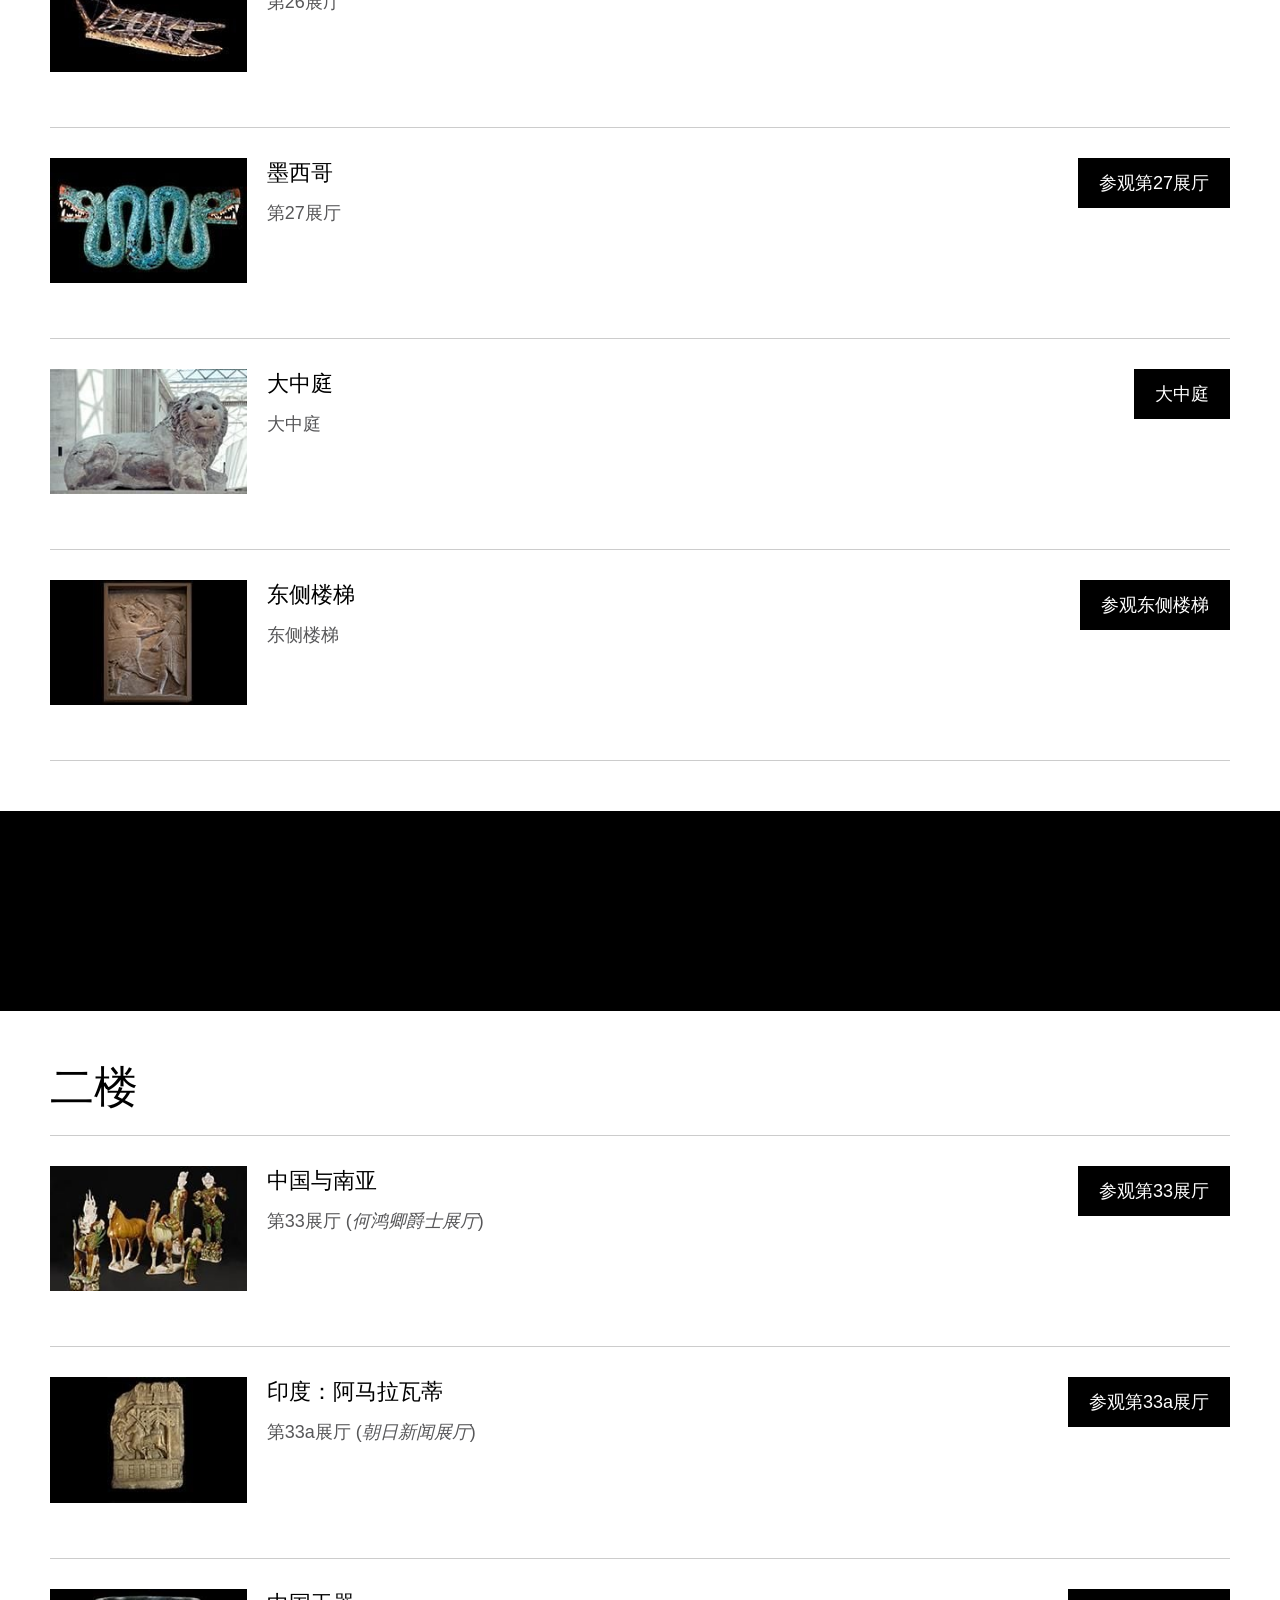
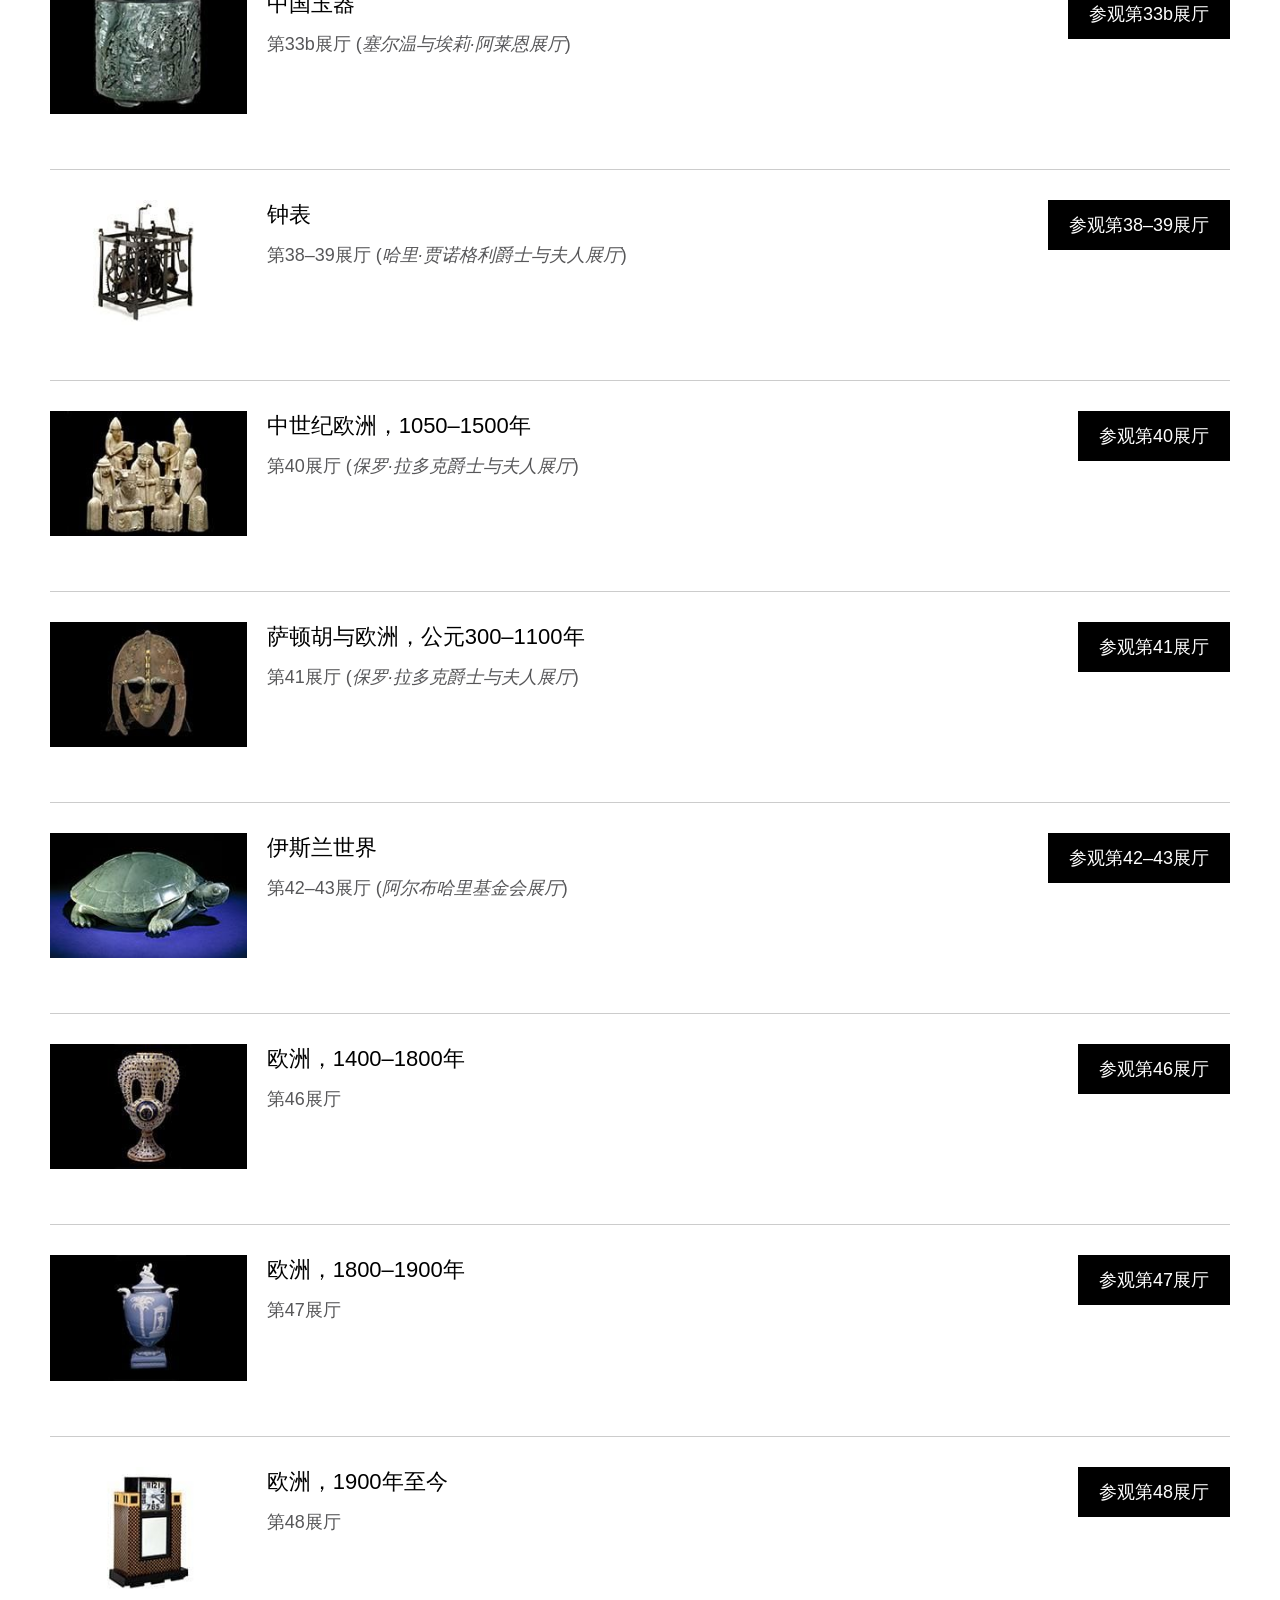
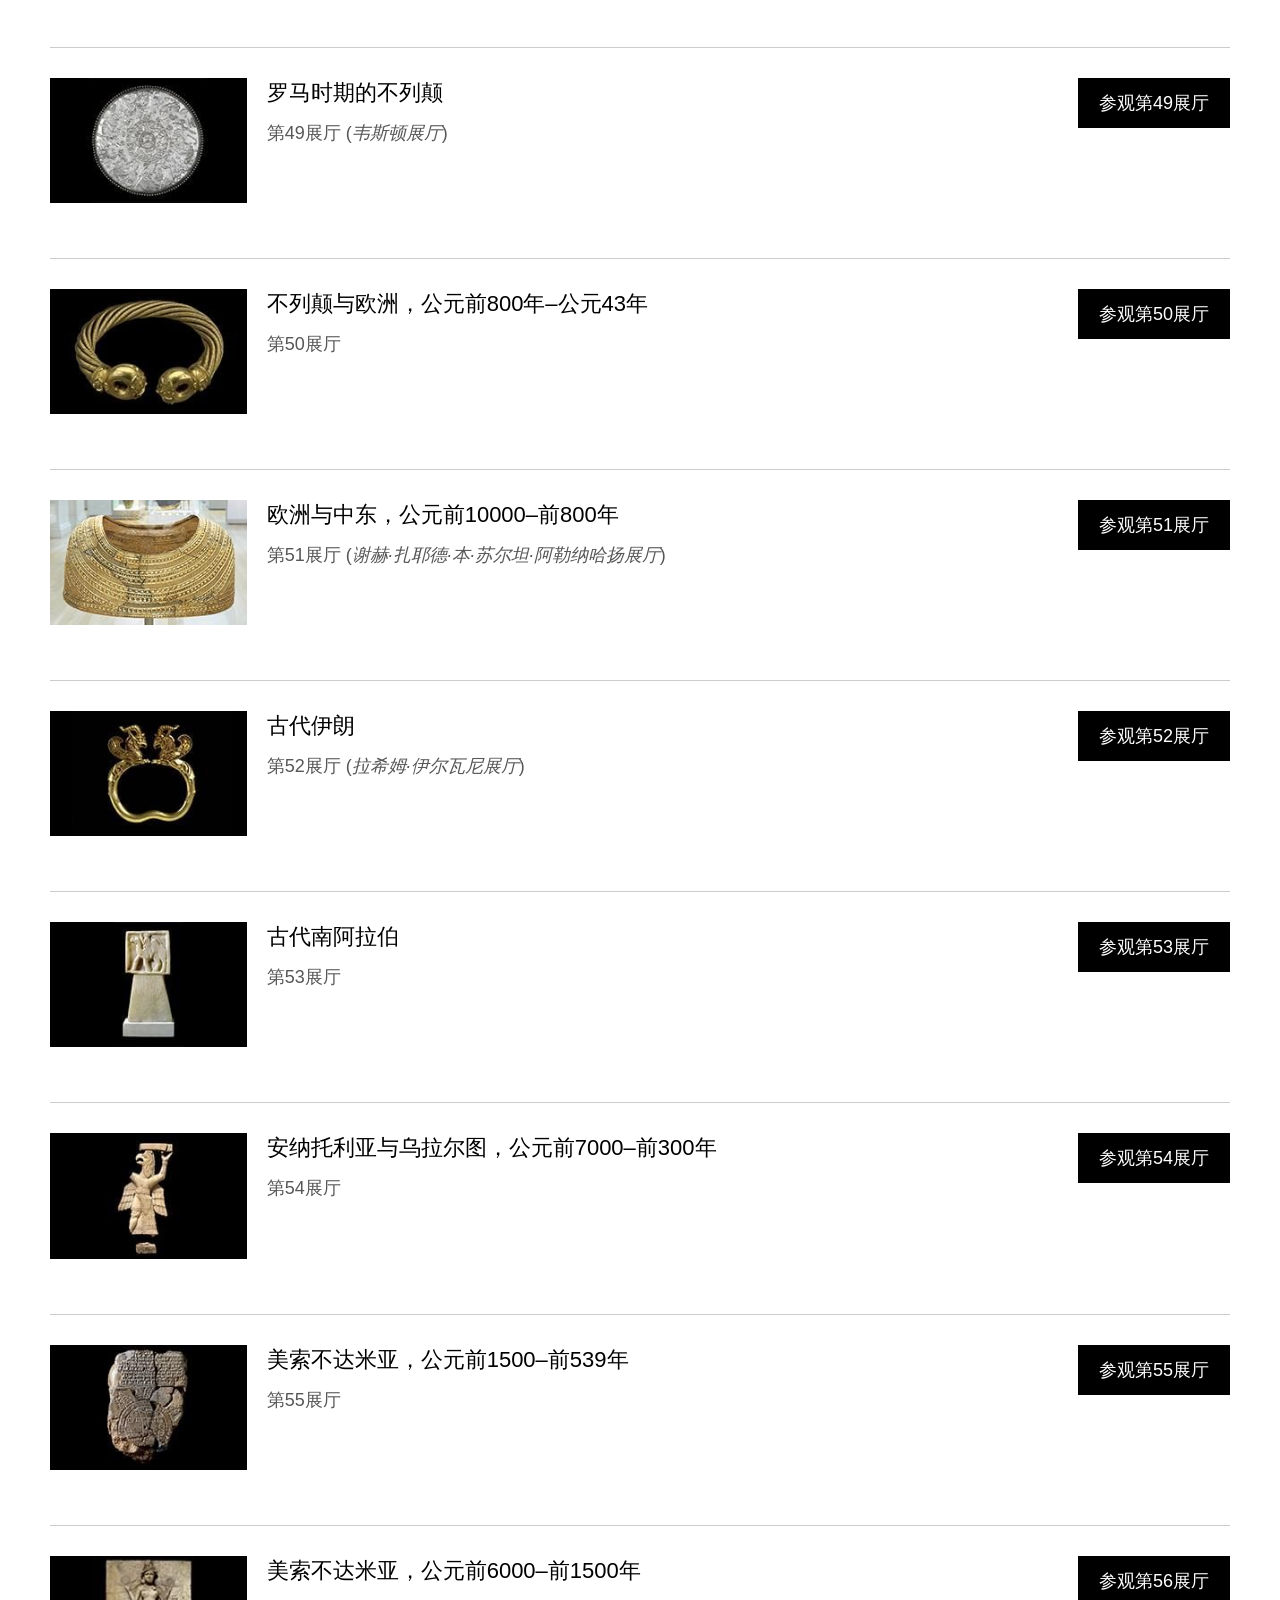
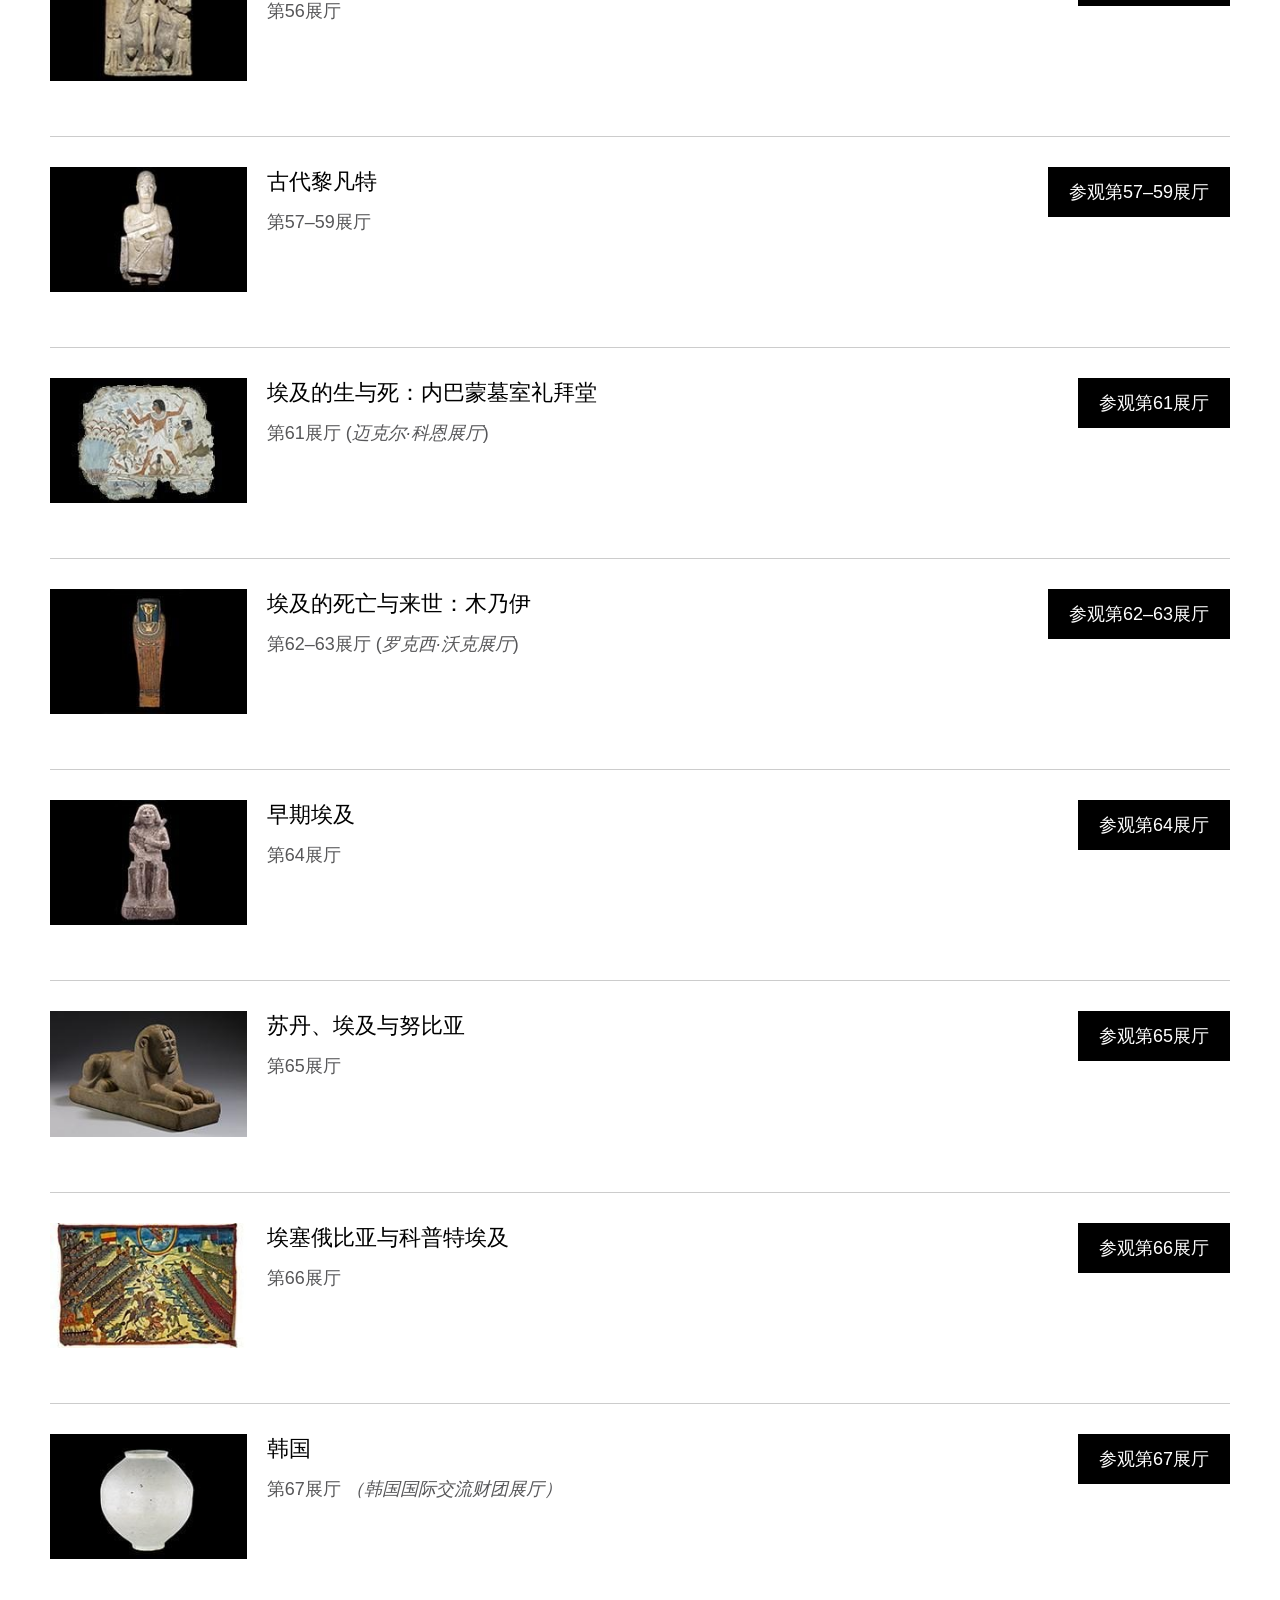
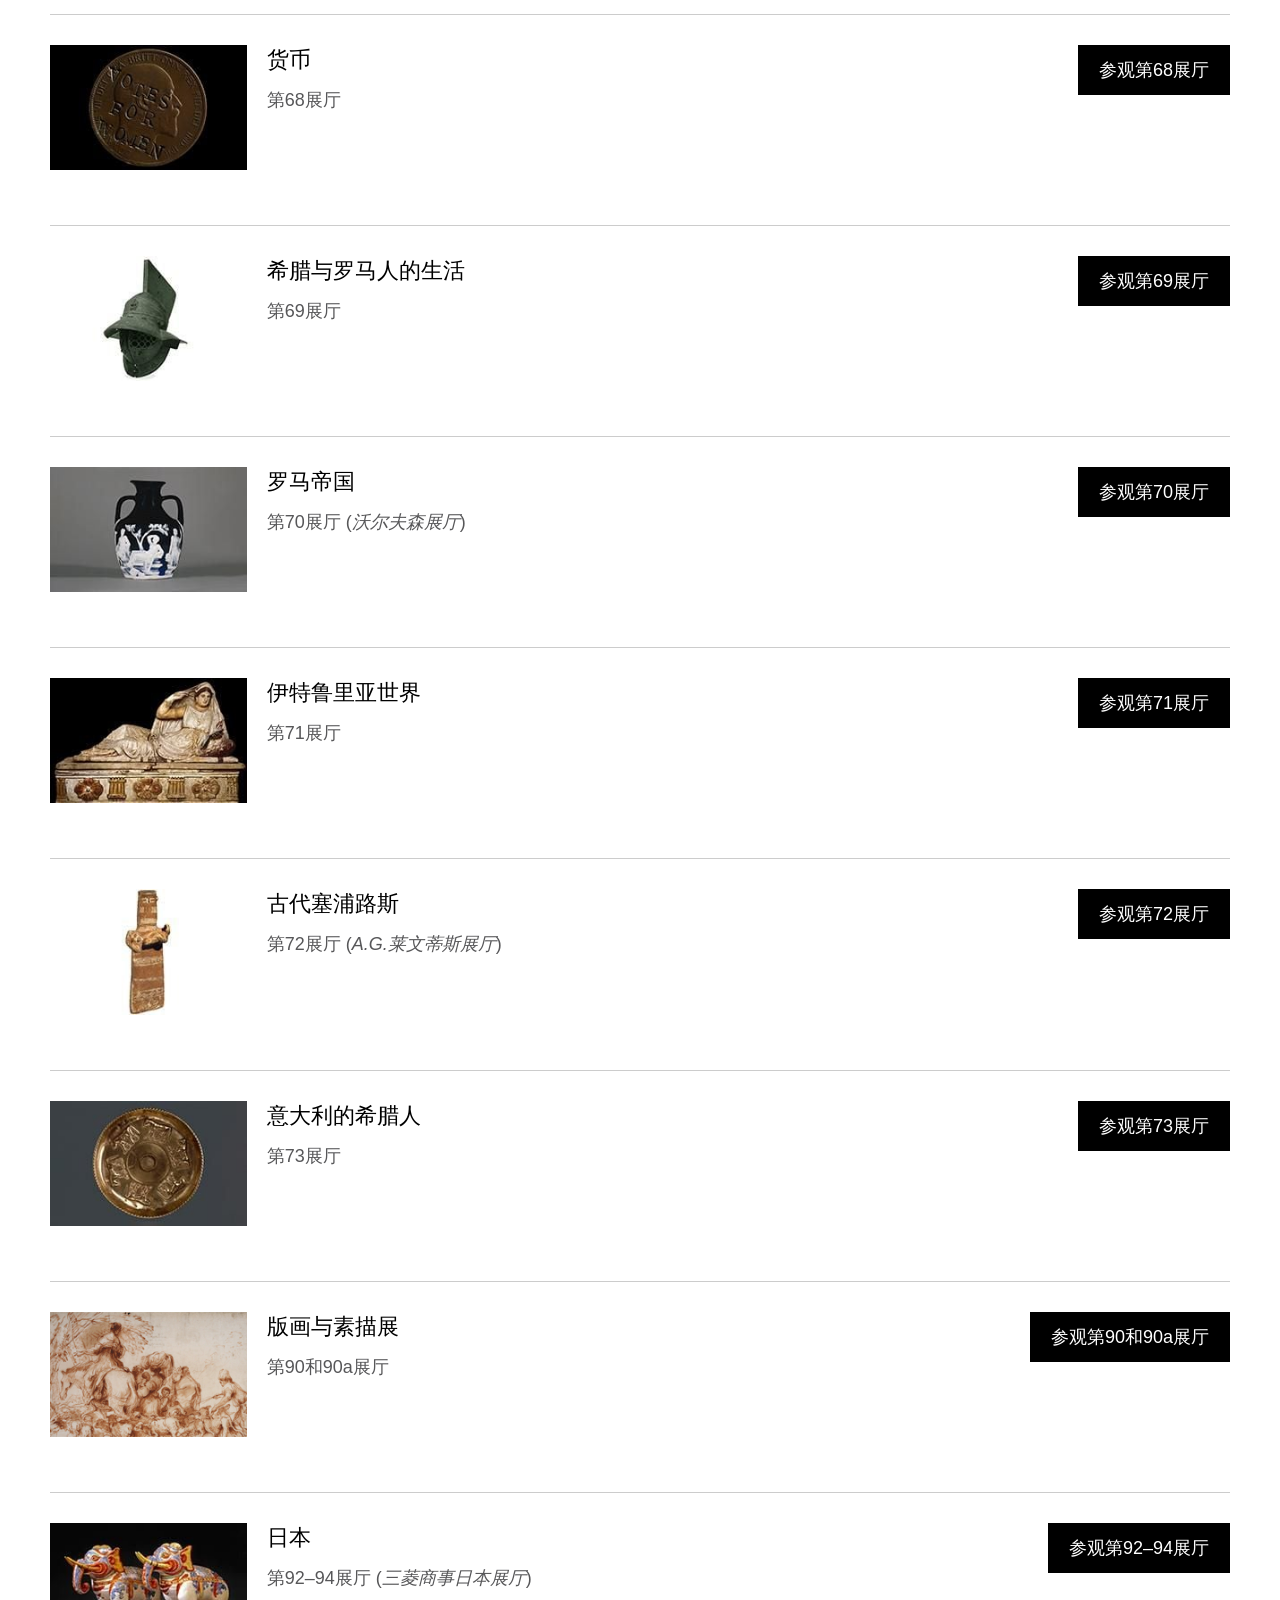
==== commit 8f800013: "Rebuild pages from tools/trans.py" ====
--- a/index.html
+++ b/index.html
@@ -1451,17 +1451,17 @@
                     <ul class="jump-links__list" role="list">
                           <li class="jump-links__item">
                 <a href="https://www.britishmuseum.org/collection/galleries#lower-floor" class="jump-links__link">
-                  <span>地下层</span>
+                  <span>负一楼</span>
                 </a>
               </li>
                           <li class="jump-links__item">
                 <a href="https://www.britishmuseum.org/collection/galleries#ground-floor" class="jump-links__link">
-                  <span>底层</span>
+                  <span>一楼</span>
                 </a>
               </li>
                           <li class="jump-links__item">
                 <a href="https://www.britishmuseum.org/collection/galleries#upper-floors" class="jump-links__link">
-                  <span>楼上各层 </span>
+                  <span>二楼 </span>
                 </a>
               </li>
                           <li class="jump-links__item">
@@ -1523,7 +1523,7 @@
               </p>
             
               <div class="wysiwyg">
-      <p>我们的展厅页面提供丰富精彩的资源，包括谷歌街景虚拟导览、重点展品、时间线、家庭活动以及趣味知识。</p><p>下方列出了地下层、底层和楼上各层的展厅，以及两个专为线上观众打造的展厅：&nbsp;<a href="https://www.britishmuseum.org/collection/galleries/oceania">大洋洲</a>&nbsp;和&nbsp;<a href="https://www.britishmuseum.org/collection/galleries/prints-and-drawings-virtual-gallery">版画与素描</a>.</p><p>请注意，博物馆内的展厅可能因维护、翻新或私人活动而关闭。所有计划内的闭馆信息都会公布在 <a href="https://www.britishmuseum.org/visit#gallery-information">参观页面</a>上。有时出于安全原因，我们可能需要临时关闭展厅。很遗憾，在这种情况下我们未必能够提前通知公众。&nbsp;</p>
+      <p>我们的展厅页面提供丰富精彩的资源，包括谷歌街景虚拟导览、重点展品、时间线、家庭活动以及趣味知识。</p><p>下方列出了负一楼、一楼和二楼的展厅，以及两个专为线上观众打造的展厅：&nbsp;<a href="https://www.britishmuseum.org/collection/galleries/oceania">大洋洲</a>&nbsp;和&nbsp;<a href="https://www.britishmuseum.org/collection/galleries/prints-and-drawings-virtual-gallery">版画与素描</a>.</p><p>请注意，博物馆内的展厅可能因维护、翻新或私人活动而关闭。所有计划内的闭馆信息都会公布在 <a href="https://www.britishmuseum.org/visit#gallery-information">参观页面</a>上。有时出于安全原因，我们可能需要临时关闭展厅。很遗憾，在这种情况下我们未必能够提前通知公众。&nbsp;</p>
 
   </div>
           </div>
@@ -1833,7 +1833,7 @@
               <div class="js-jump-link-anchor" id="lower-floor"></div>
             <div class="section__inner">
                               <h2 id="paragraph-4690-title" class="section__title">
-                地下层
+                负一楼
 
             </h2>
                                       
@@ -1900,7 +1900,7 @@
               <div class="js-jump-link-anchor" id="ground-floor"></div>
             <div class="section__inner">
                               <h2 id="paragraph-4700-title" class="section__title">
-                底层
+                一楼
 
             </h2>
                                       
@@ -3023,7 +3023,7 @@
               <div class="js-jump-link-anchor" id="upper-floors"></div>
             <div class="section__inner">
                               <h2 id="paragraph-4732-title" class="section__title">
-                楼上各层 
+                二楼 
 
             </h2>
                                       
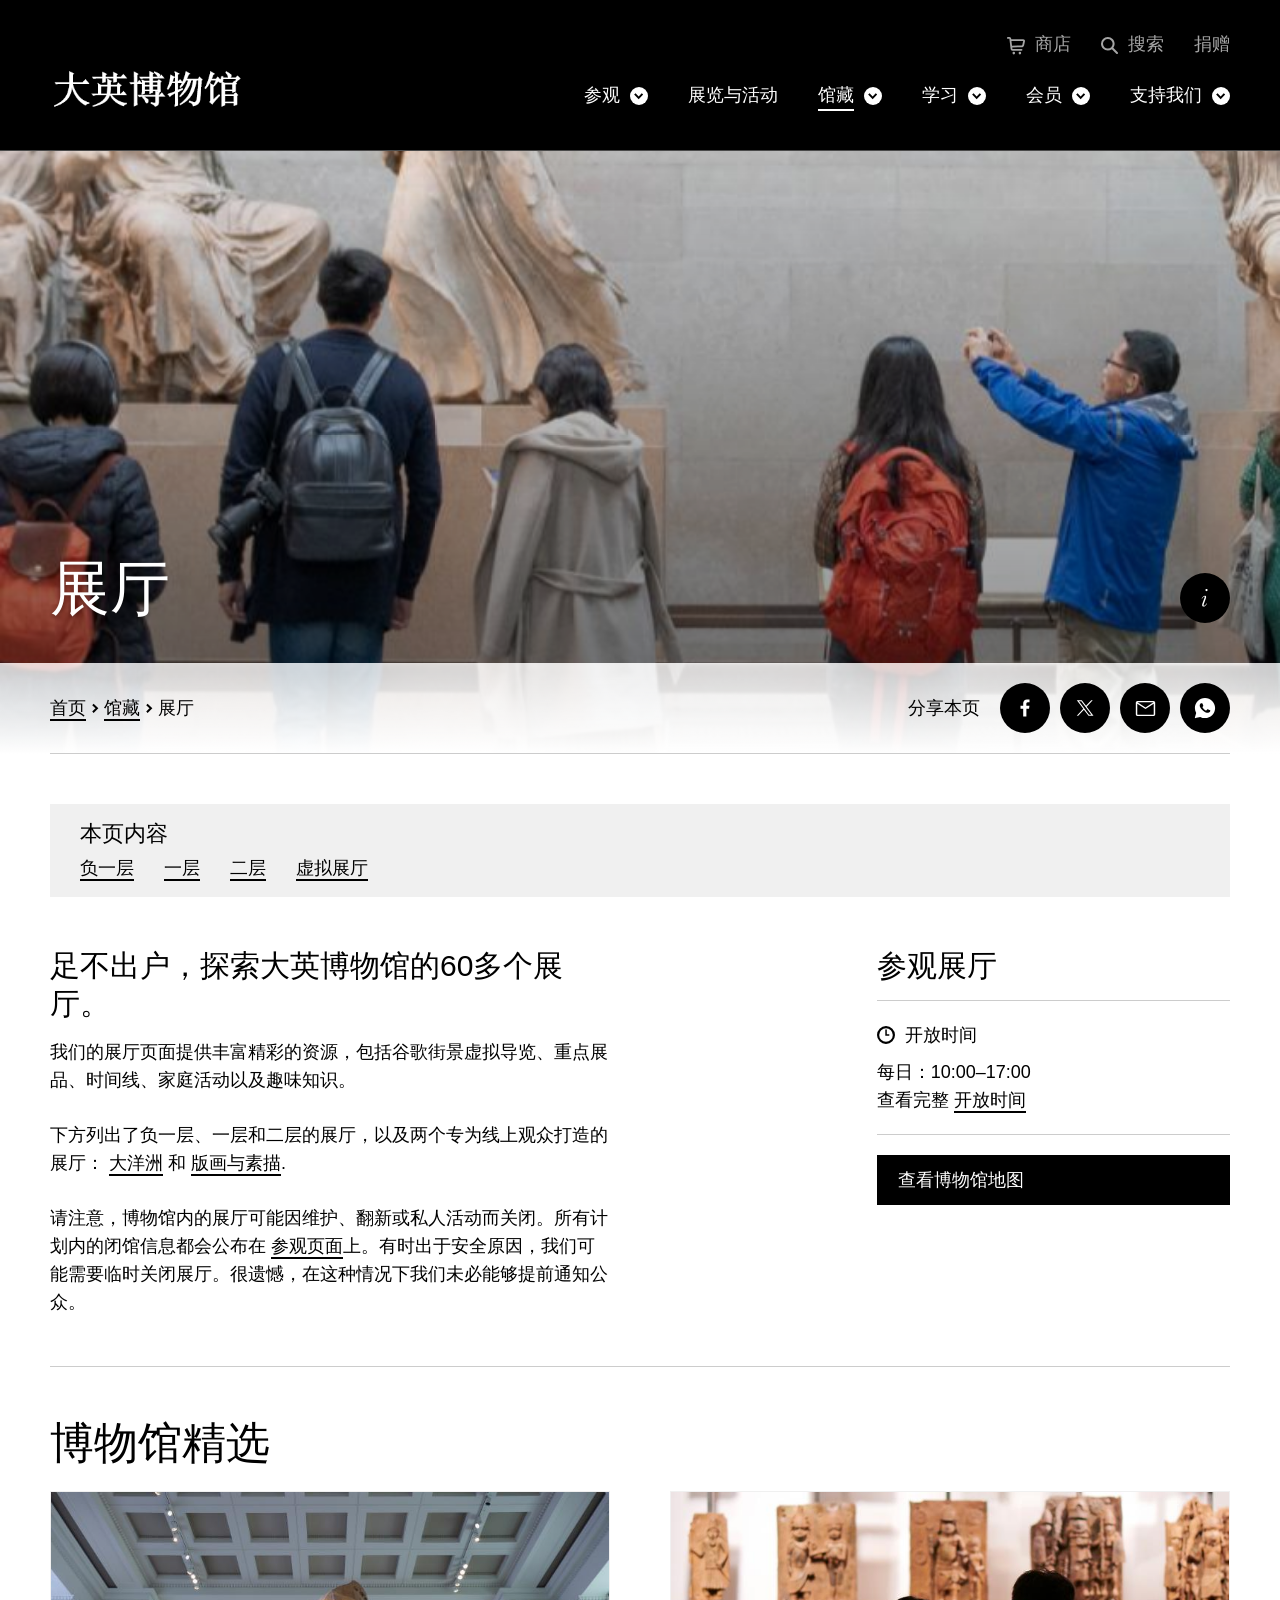
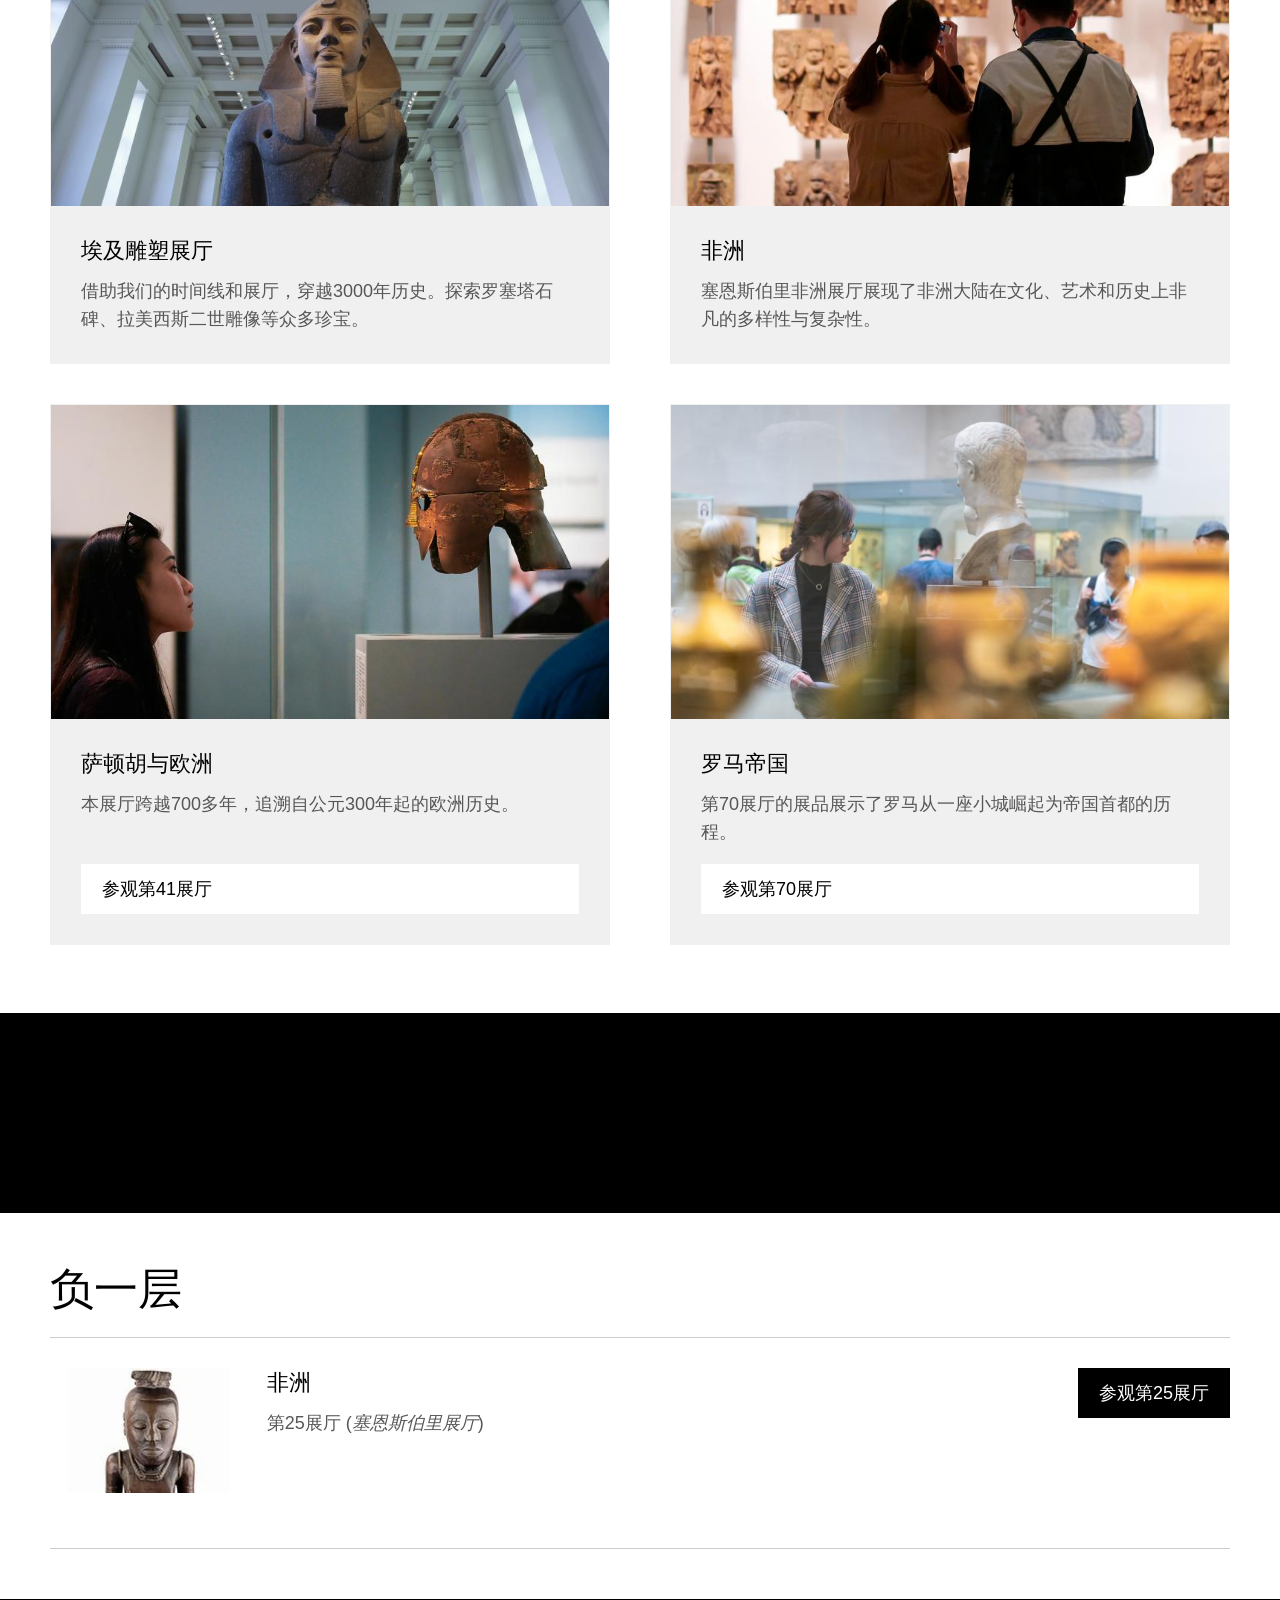
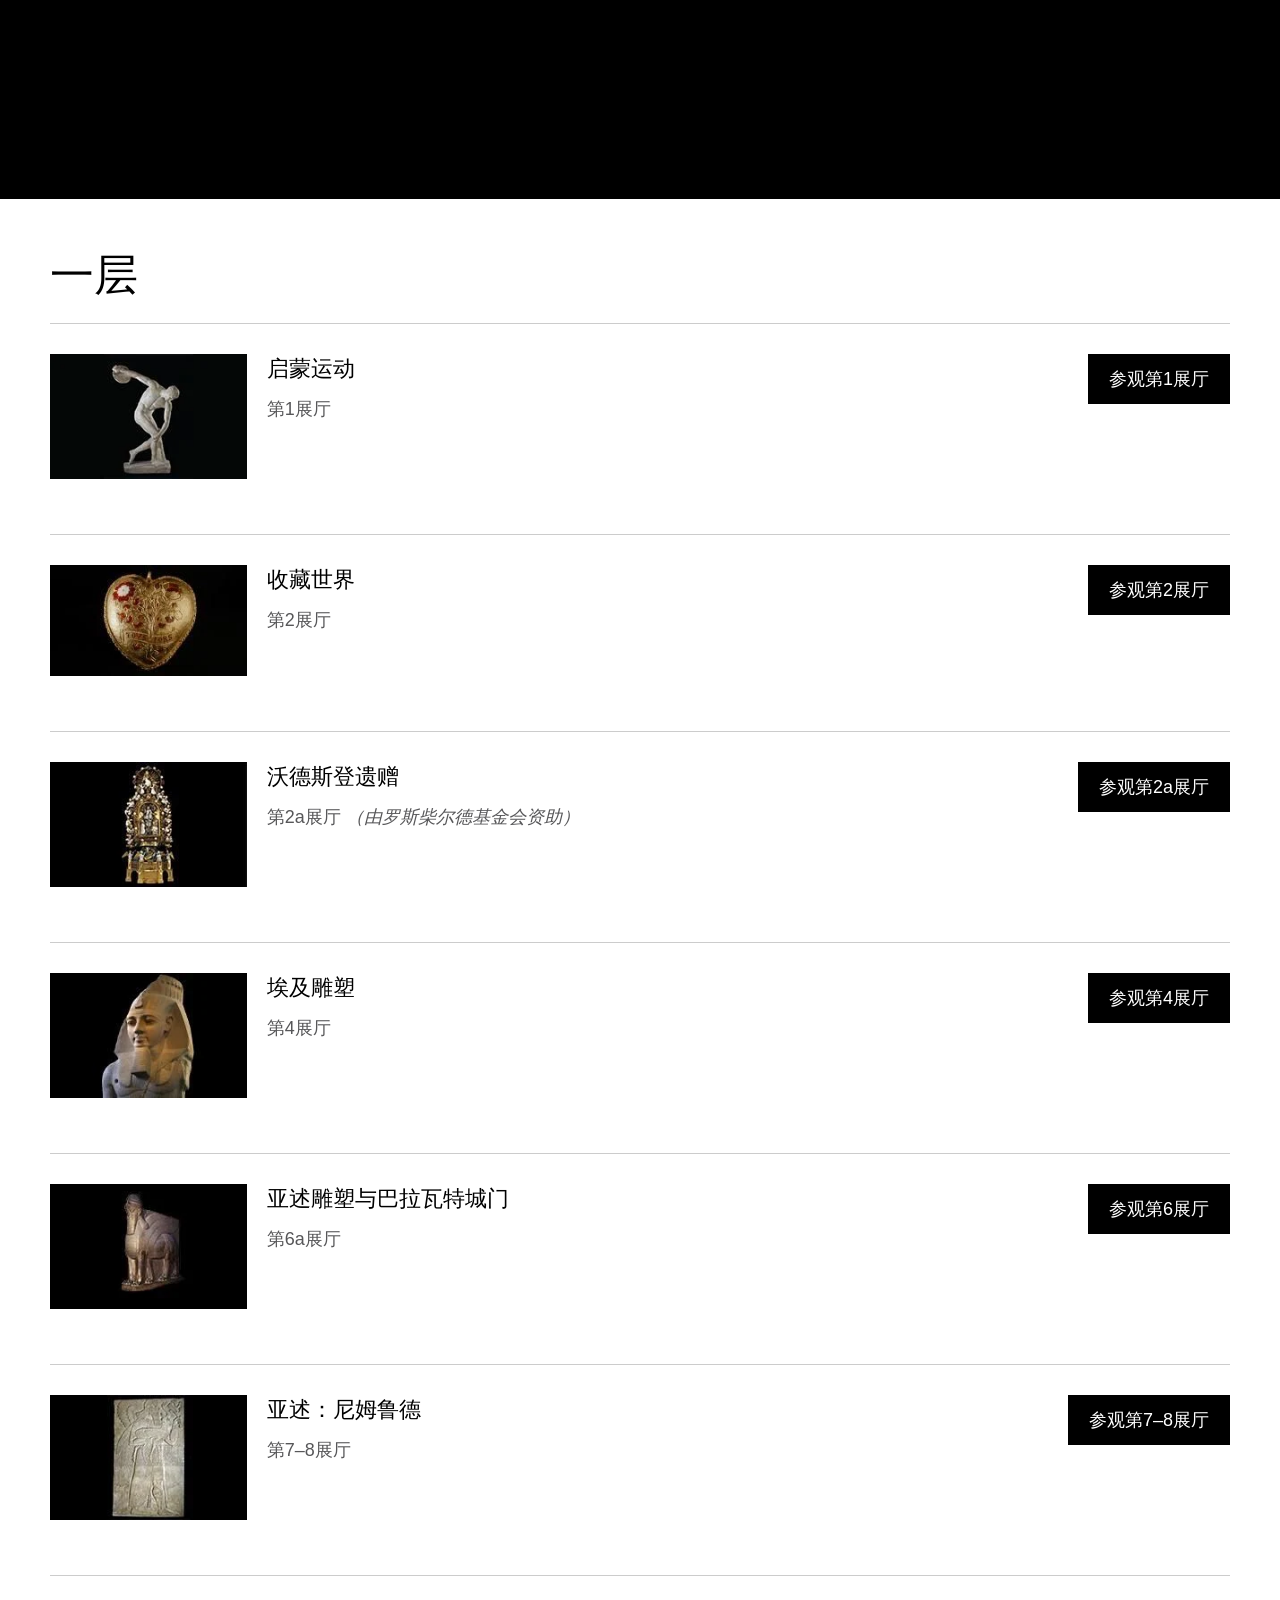
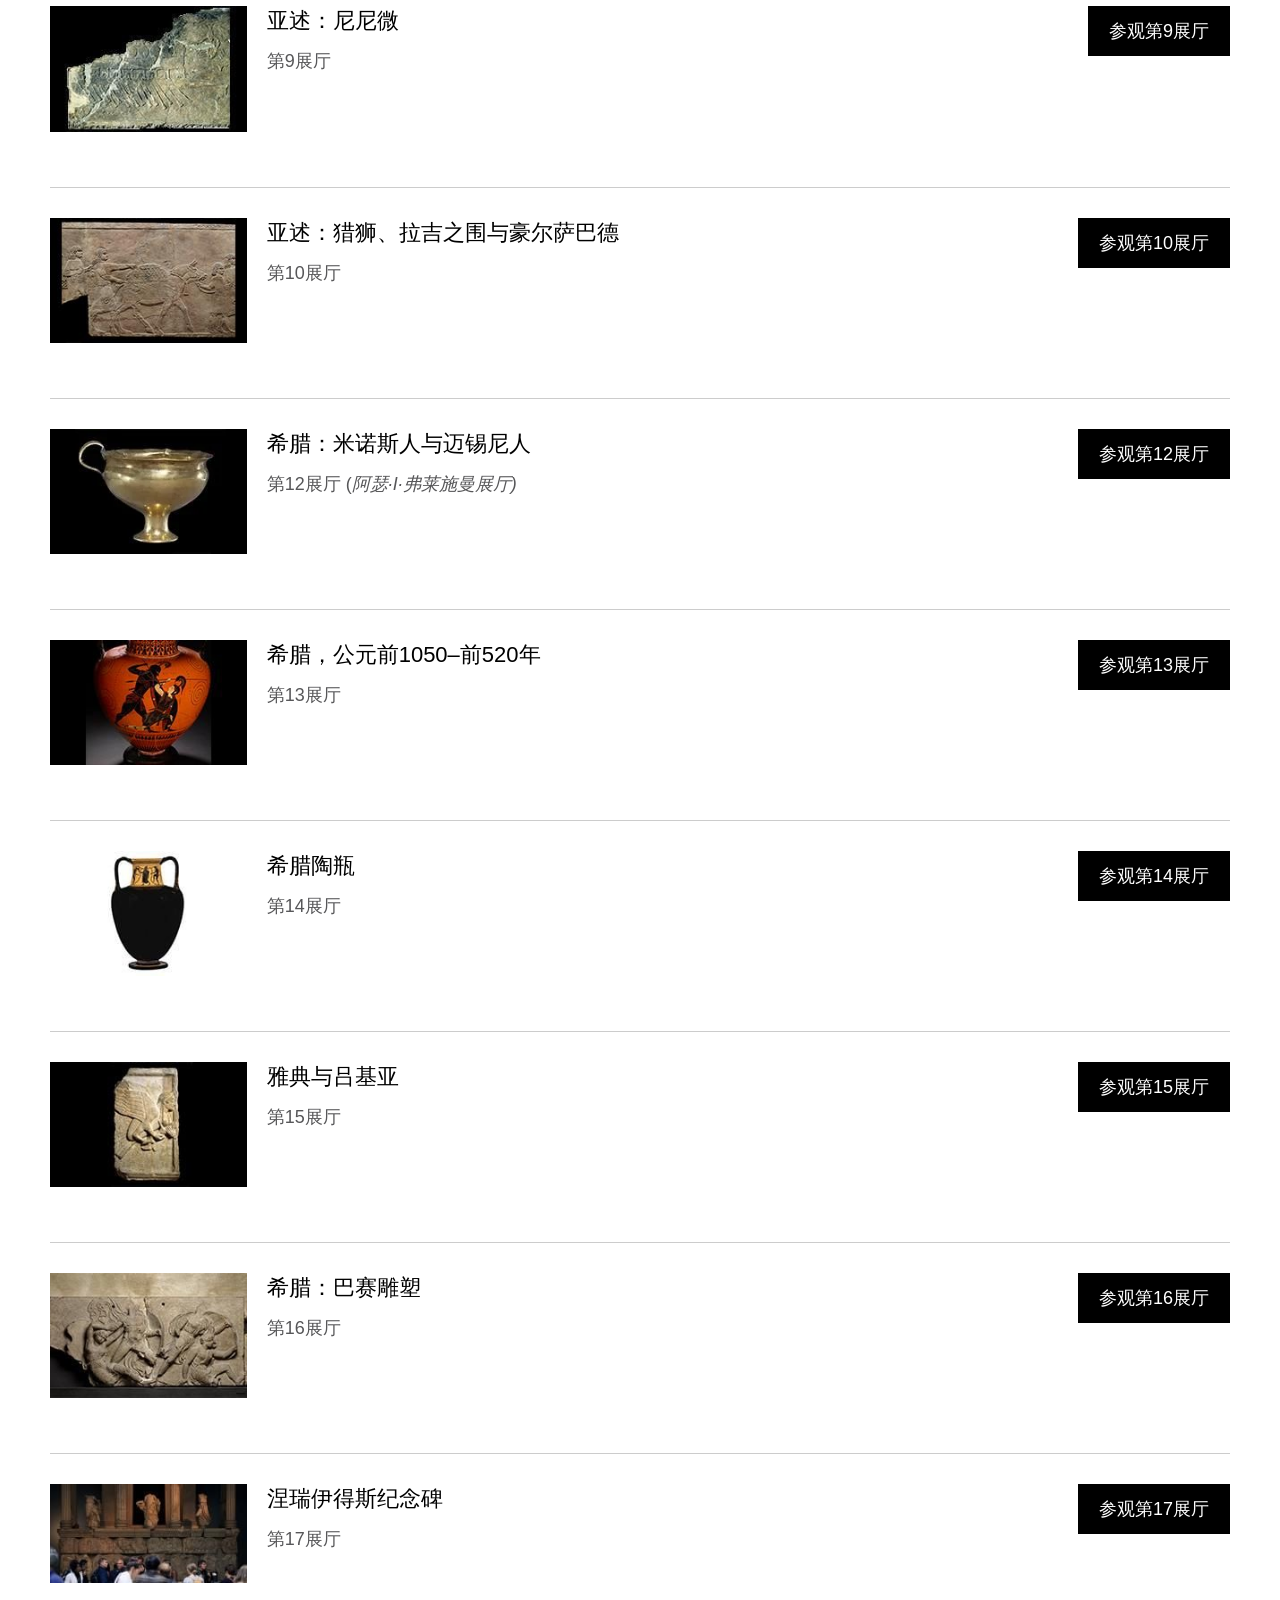
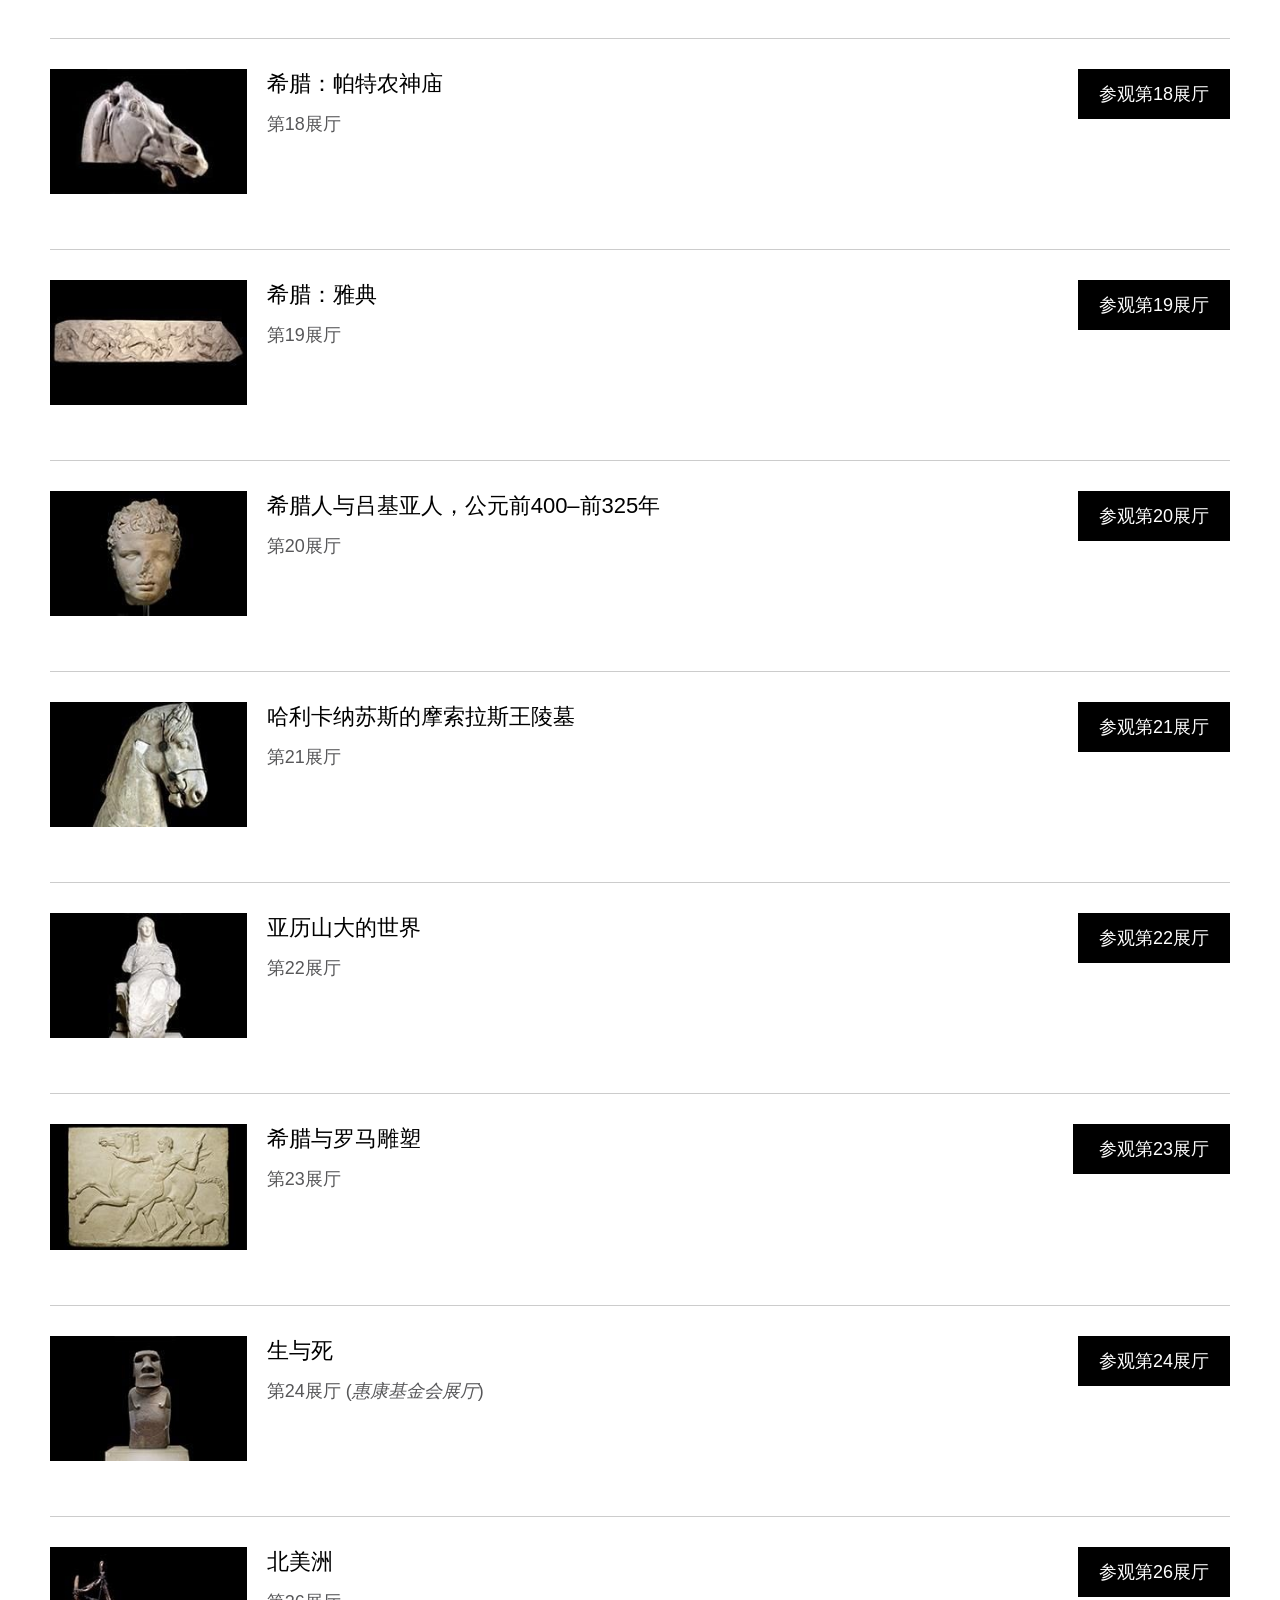
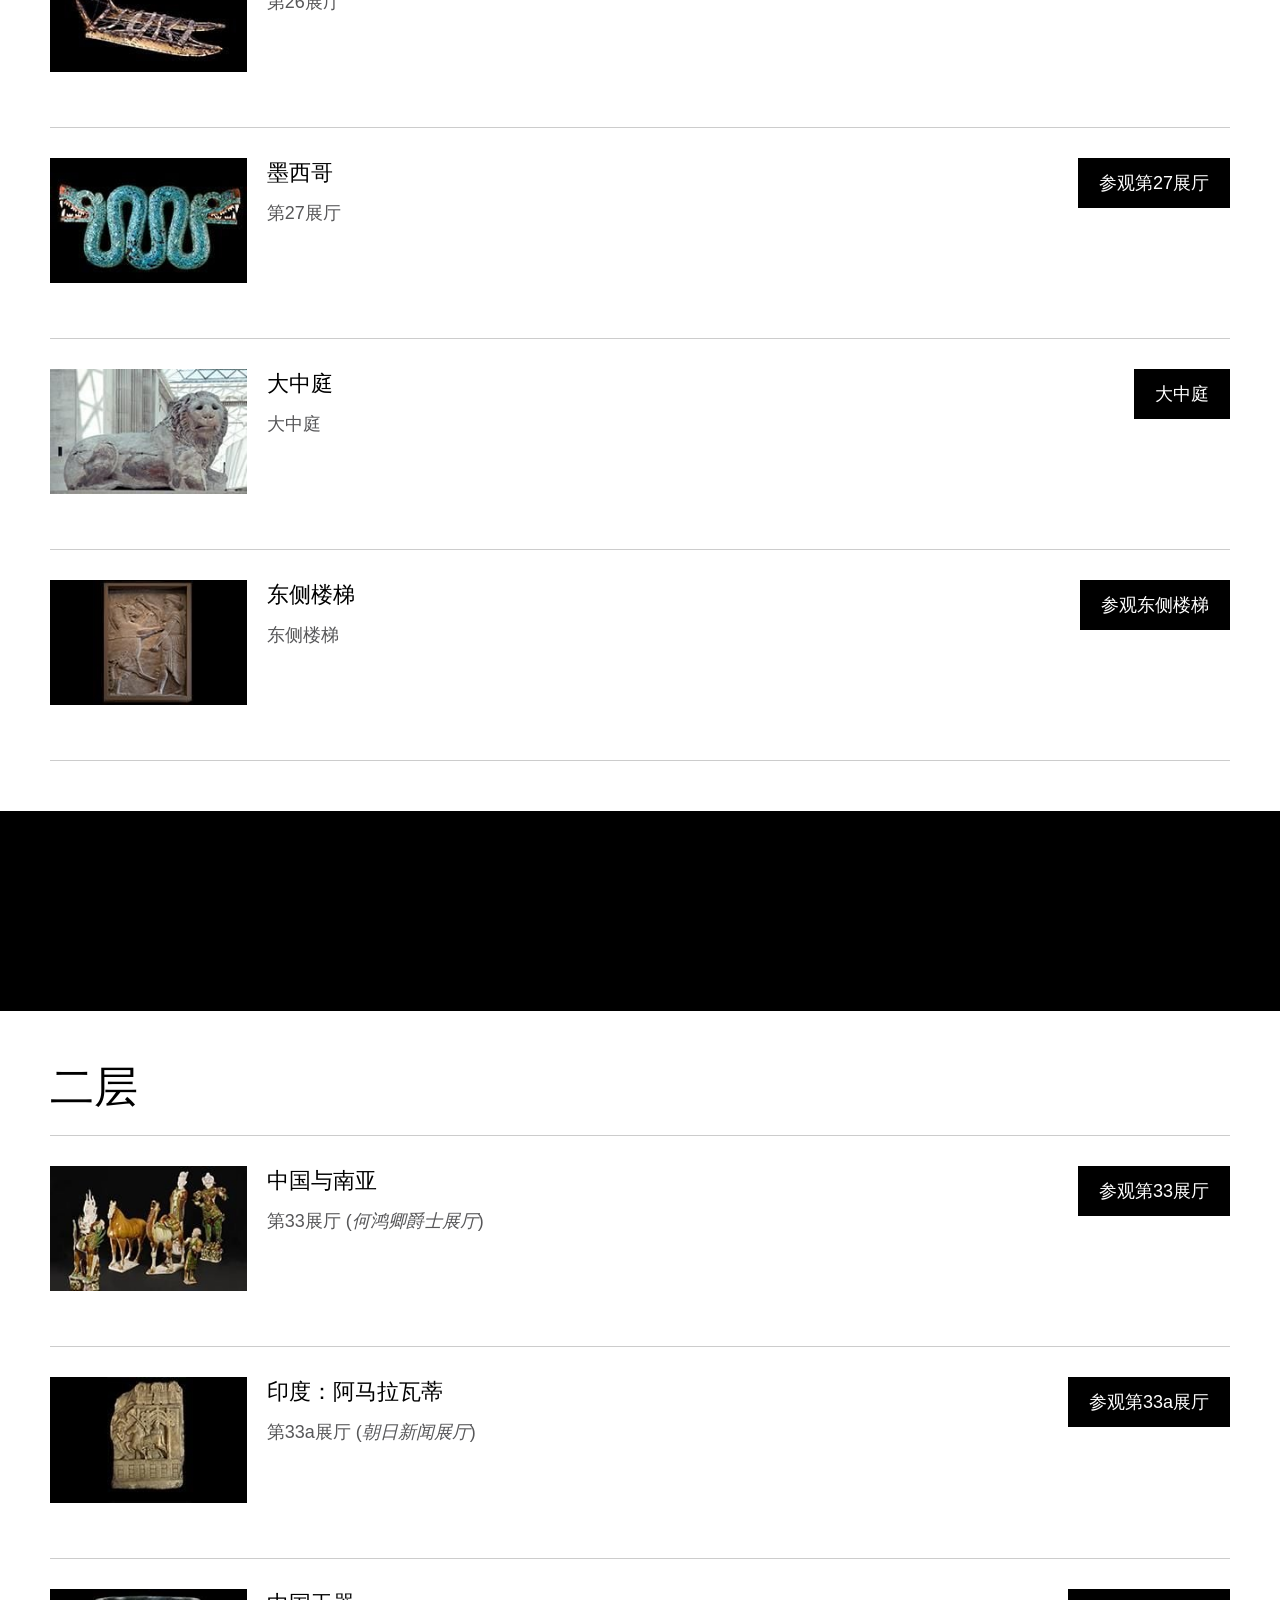
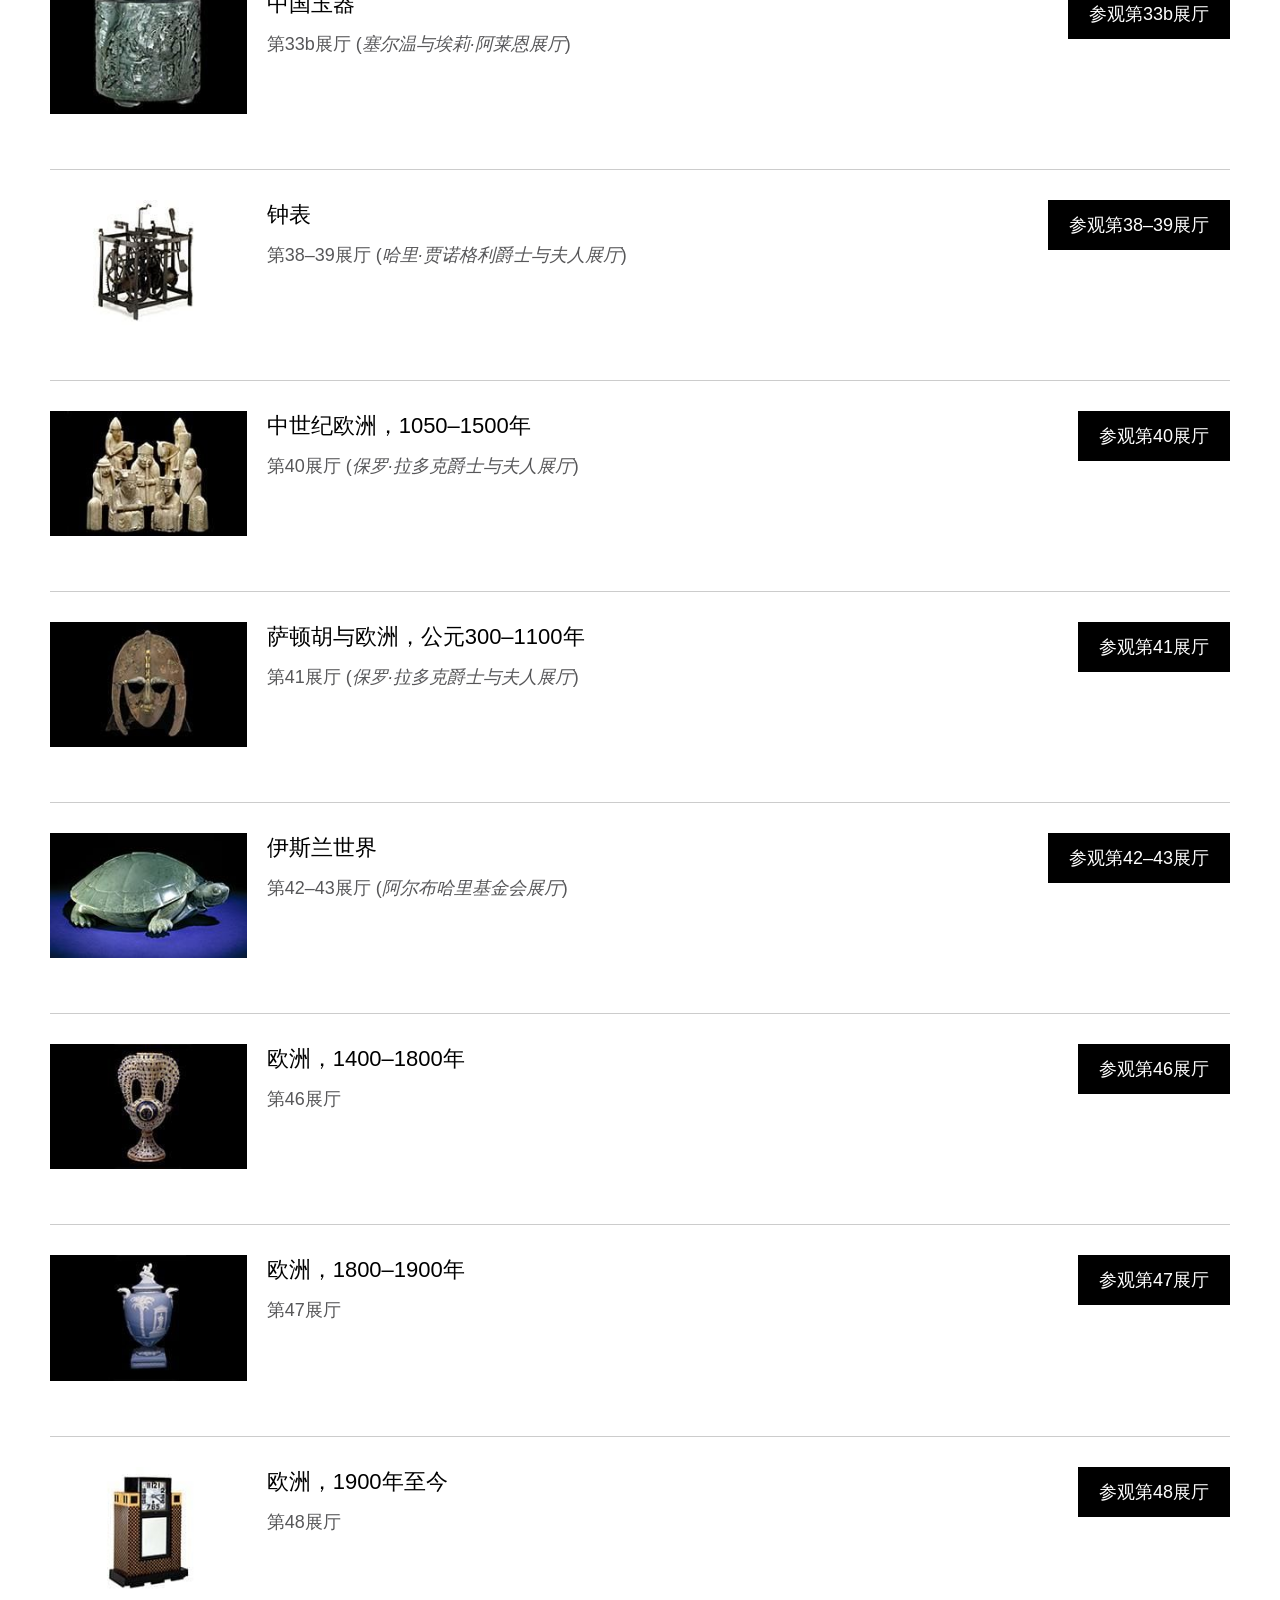
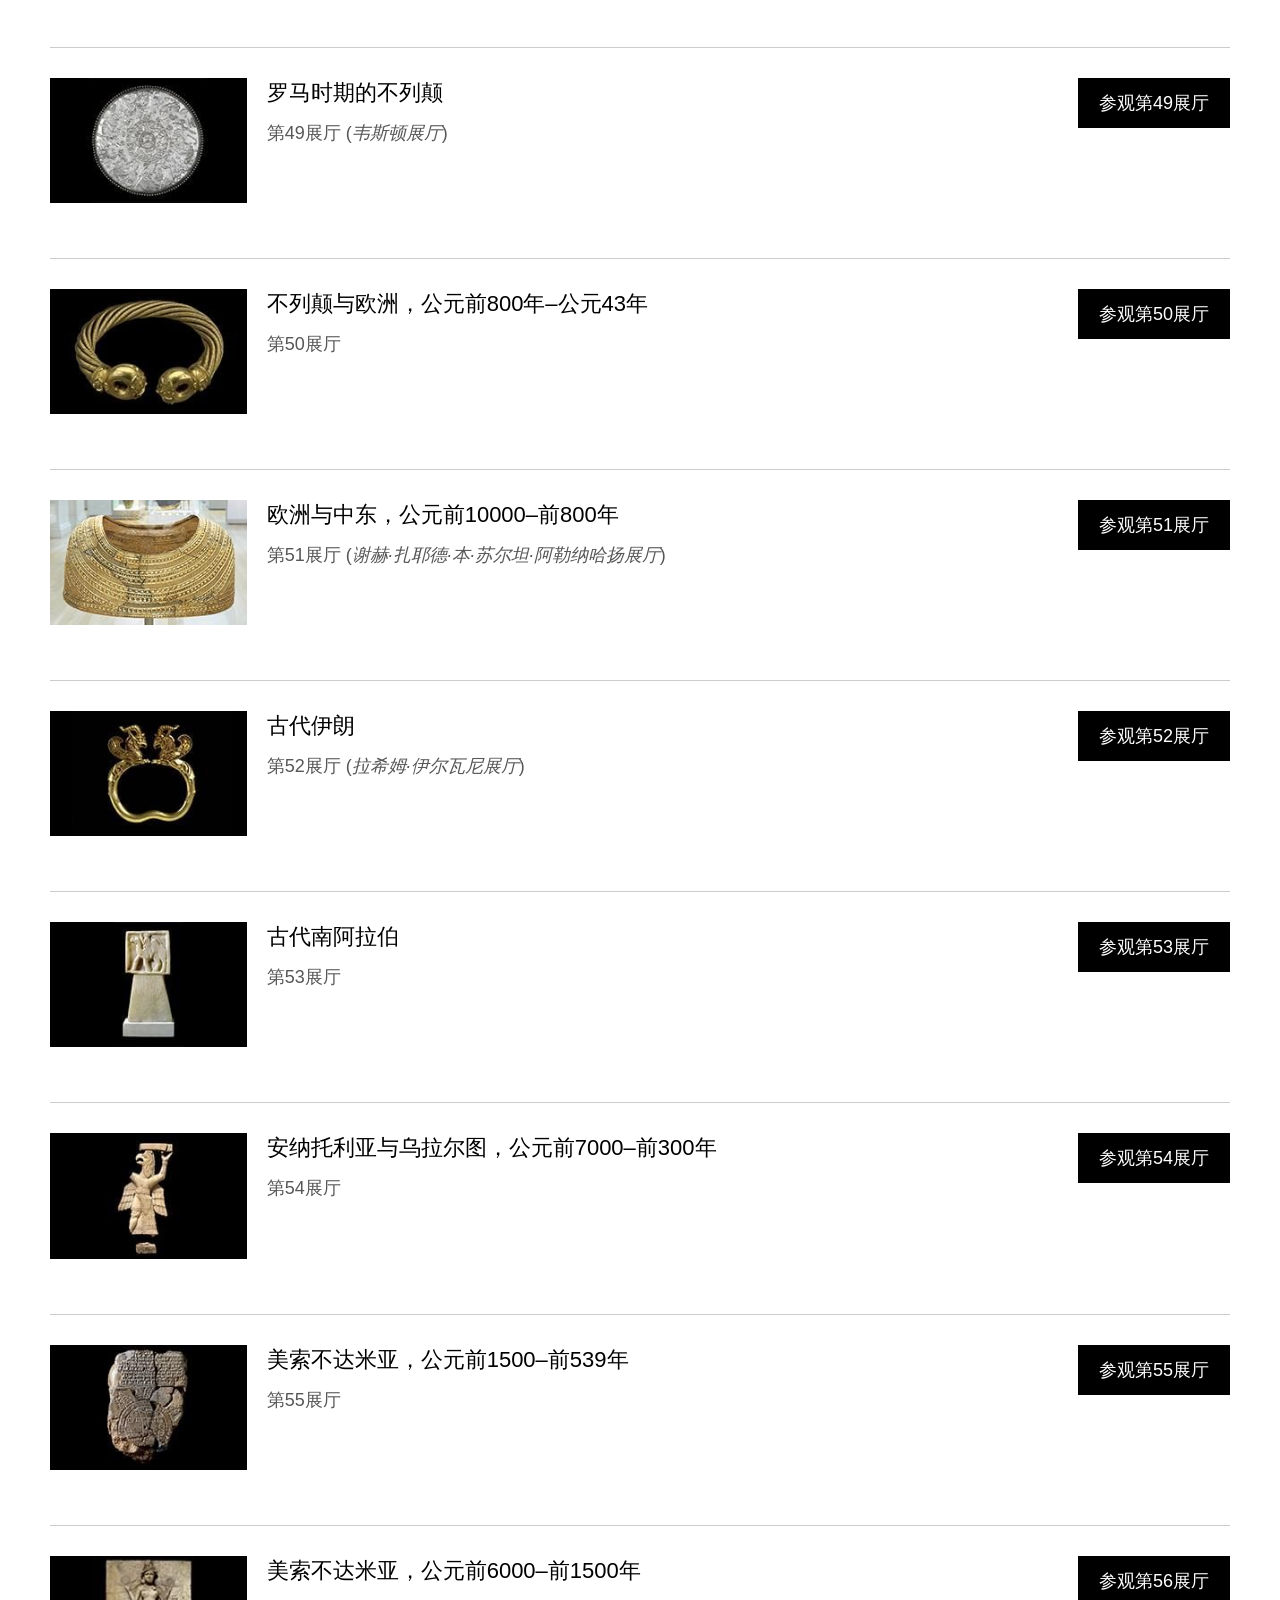
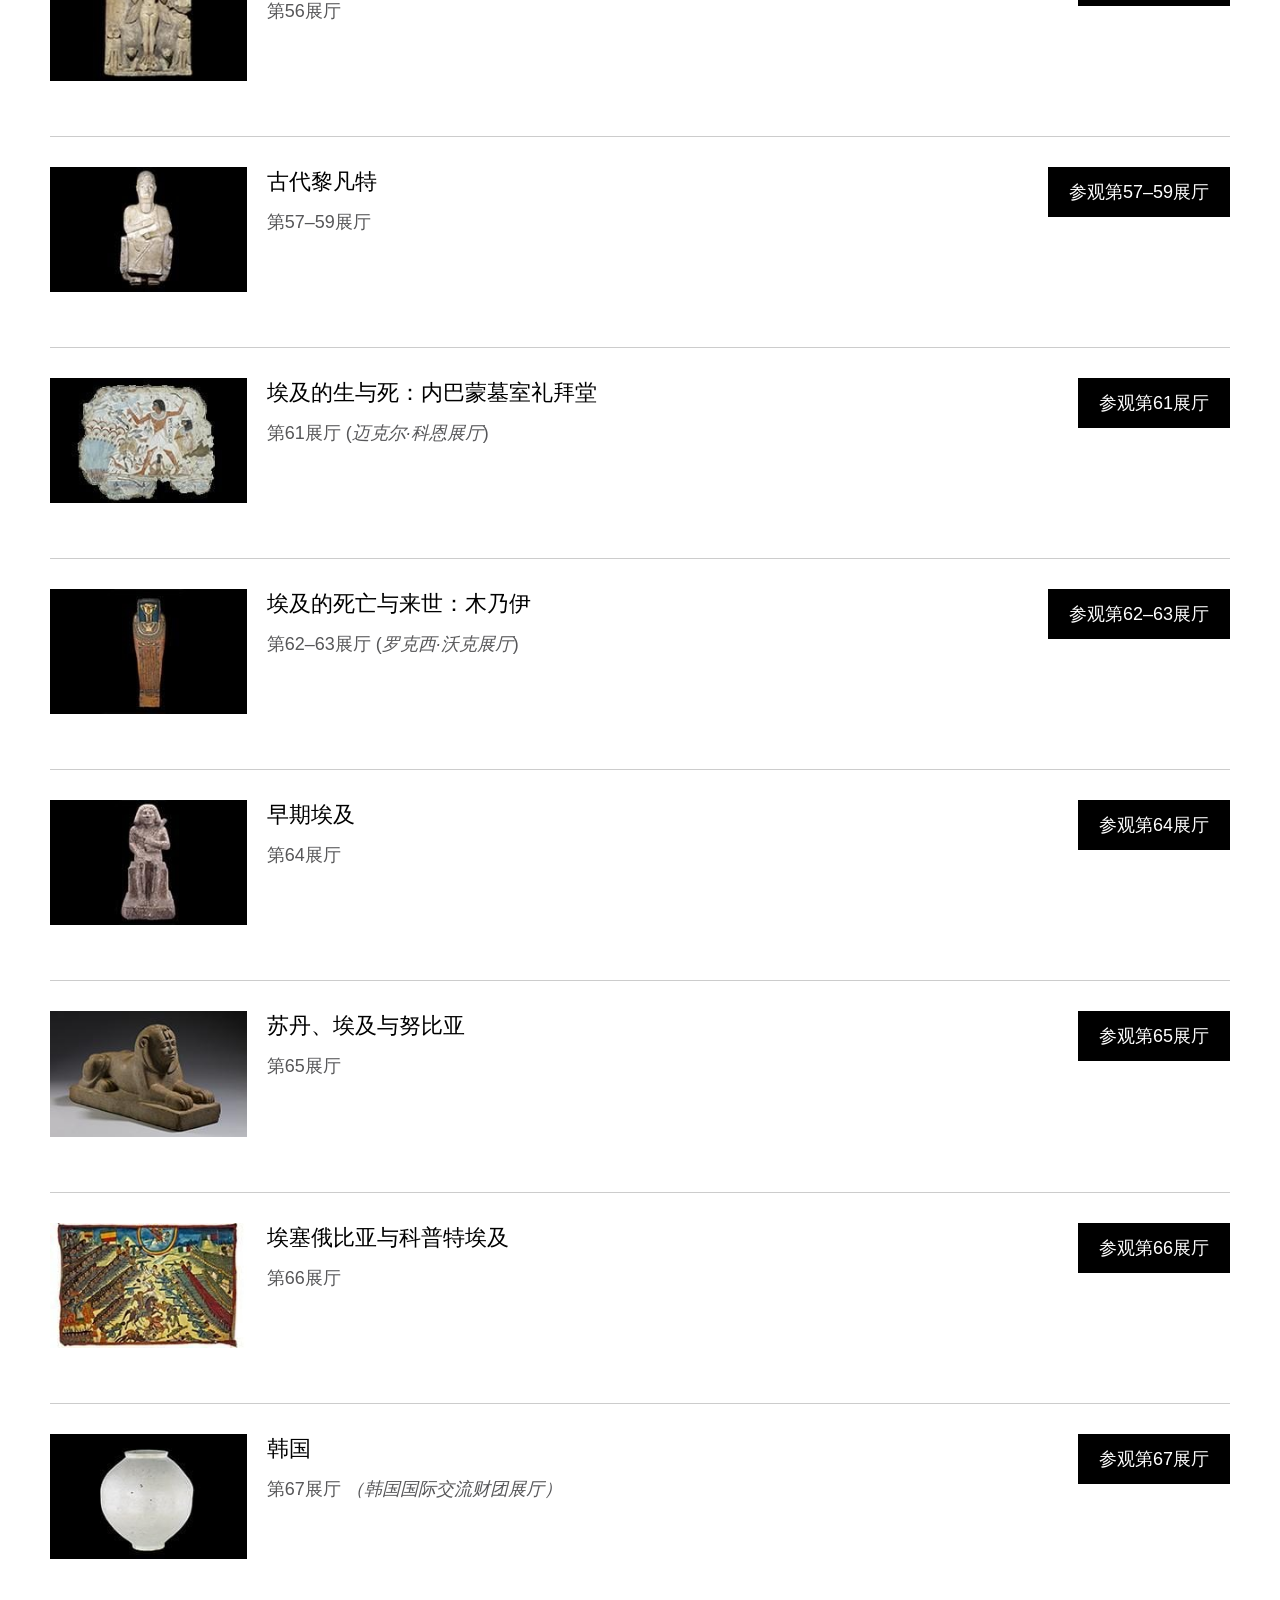
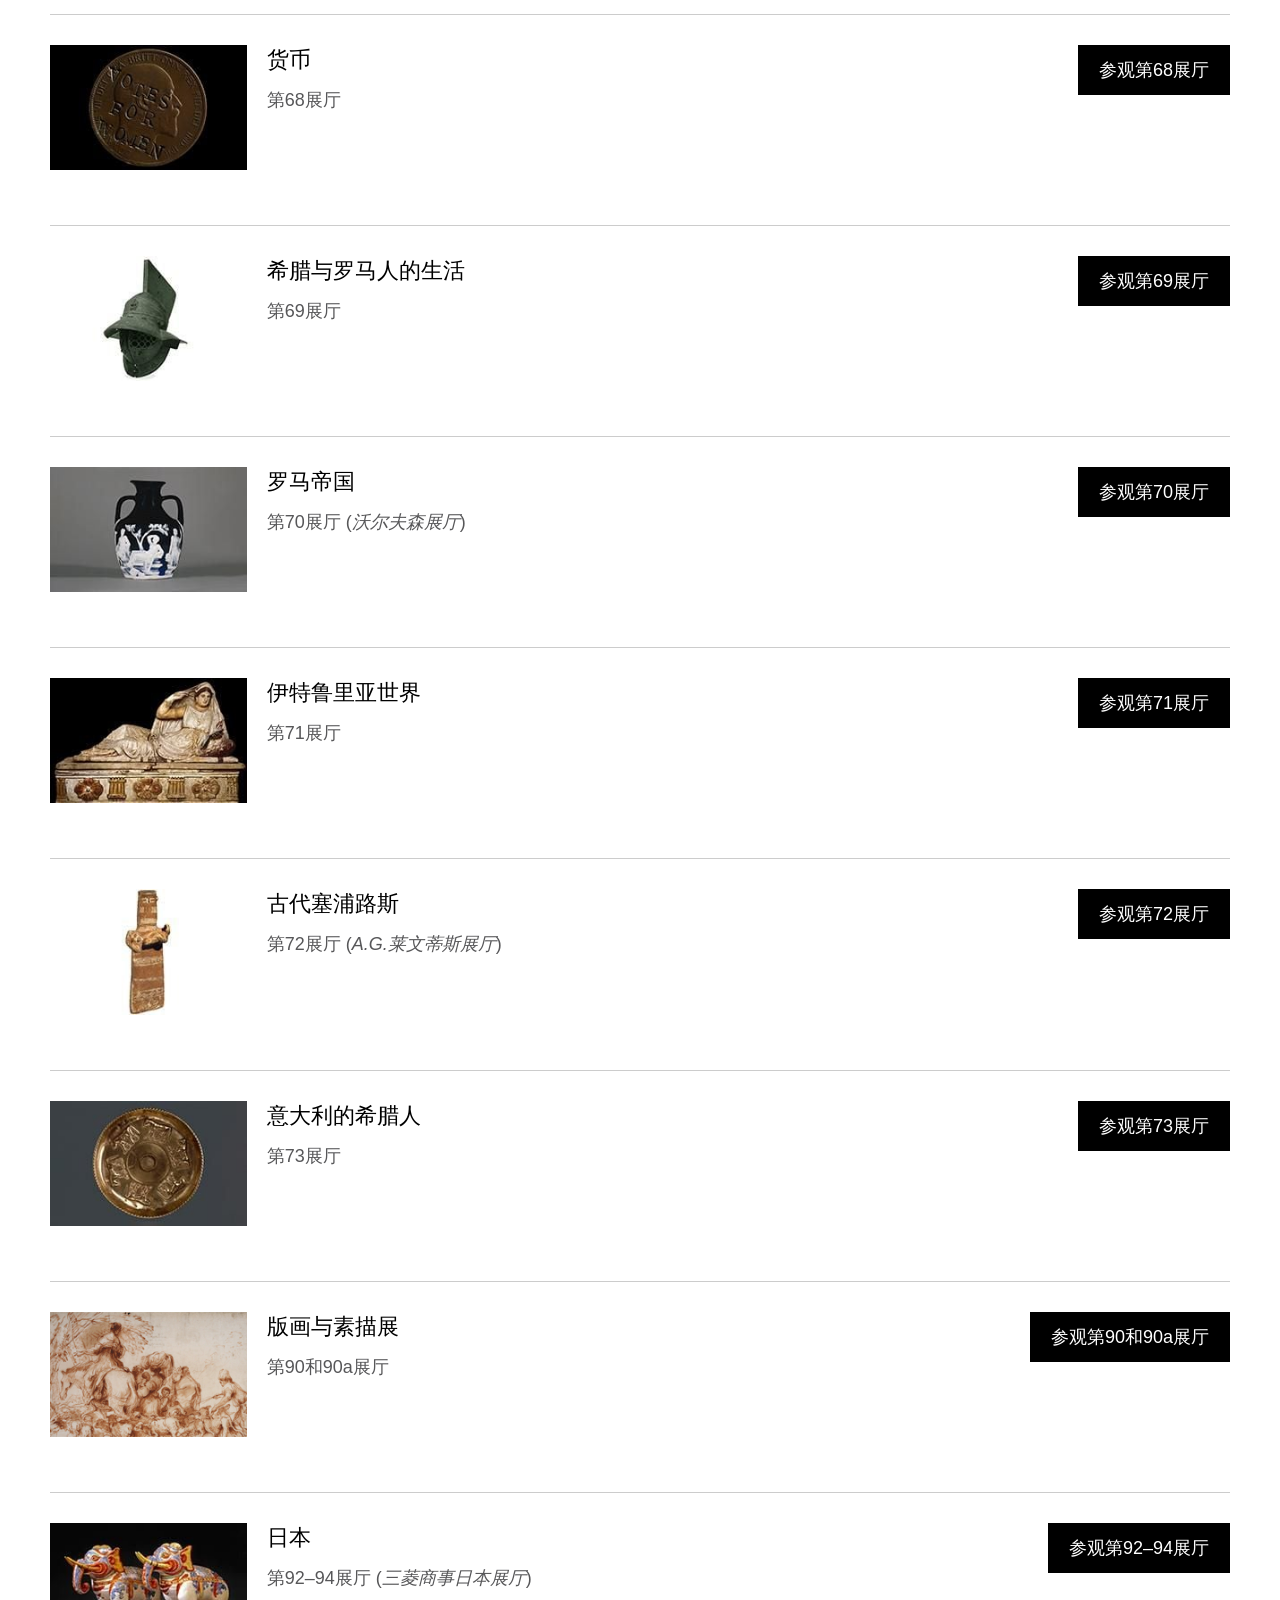
==== commit 39d22cd2: "Rebuild pages from tools/trans.py" ====
--- a/index.html
+++ b/index.html
@@ -1451,17 +1451,17 @@
                     <ul class="jump-links__list" role="list">
                           <li class="jump-links__item">
                 <a href="https://www.britishmuseum.org/collection/galleries#lower-floor" class="jump-links__link">
-                  <span>负一楼</span>
+                  <span>负一层</span>
                 </a>
               </li>
                           <li class="jump-links__item">
                 <a href="https://www.britishmuseum.org/collection/galleries#ground-floor" class="jump-links__link">
-                  <span>一楼</span>
+                  <span>一层</span>
                 </a>
               </li>
                           <li class="jump-links__item">
                 <a href="https://www.britishmuseum.org/collection/galleries#upper-floors" class="jump-links__link">
-                  <span>二楼 </span>
+                  <span>二层 </span>
                 </a>
               </li>
                           <li class="jump-links__item">
@@ -1523,7 +1523,7 @@
               </p>
             
               <div class="wysiwyg">
-      <p>我们的展厅页面提供丰富精彩的资源，包括谷歌街景虚拟导览、重点展品、时间线、家庭活动以及趣味知识。</p><p>下方列出了负一楼、一楼和二楼的展厅，以及两个专为线上观众打造的展厅：&nbsp;<a href="https://www.britishmuseum.org/collection/galleries/oceania">大洋洲</a>&nbsp;和&nbsp;<a href="https://www.britishmuseum.org/collection/galleries/prints-and-drawings-virtual-gallery">版画与素描</a>.</p><p>请注意，博物馆内的展厅可能因维护、翻新或私人活动而关闭。所有计划内的闭馆信息都会公布在 <a href="https://www.britishmuseum.org/visit#gallery-information">参观页面</a>上。有时出于安全原因，我们可能需要临时关闭展厅。很遗憾，在这种情况下我们未必能够提前通知公众。&nbsp;</p>
+      <p>我们的展厅页面提供丰富精彩的资源，包括谷歌街景虚拟导览、重点展品、时间线、家庭活动以及趣味知识。</p><p>下方列出了负一层、一层和二层的展厅，以及两个专为线上观众打造的展厅：&nbsp;<a href="https://www.britishmuseum.org/collection/galleries/oceania">大洋洲</a>&nbsp;和&nbsp;<a href="https://www.britishmuseum.org/collection/galleries/prints-and-drawings-virtual-gallery">版画与素描</a>.</p><p>请注意，博物馆内的展厅可能因维护、翻新或私人活动而关闭。所有计划内的闭馆信息都会公布在 <a href="https://www.britishmuseum.org/visit#gallery-information">参观页面</a>上。有时出于安全原因，我们可能需要临时关闭展厅。很遗憾，在这种情况下我们未必能够提前通知公众。&nbsp;</p>
 
   </div>
           </div>
@@ -1833,7 +1833,7 @@
               <div class="js-jump-link-anchor" id="lower-floor"></div>
             <div class="section__inner">
                               <h2 id="paragraph-4690-title" class="section__title">
-                负一楼
+                负一层
 
             </h2>
                                       
@@ -1900,7 +1900,7 @@
               <div class="js-jump-link-anchor" id="ground-floor"></div>
             <div class="section__inner">
                               <h2 id="paragraph-4700-title" class="section__title">
-                一楼
+                一层
 
             </h2>
                                       
@@ -3023,7 +3023,7 @@
               <div class="js-jump-link-anchor" id="upper-floors"></div>
             <div class="section__inner">
                               <h2 id="paragraph-4732-title" class="section__title">
-                二楼 
+                二层 
 
             </h2>
                                       
